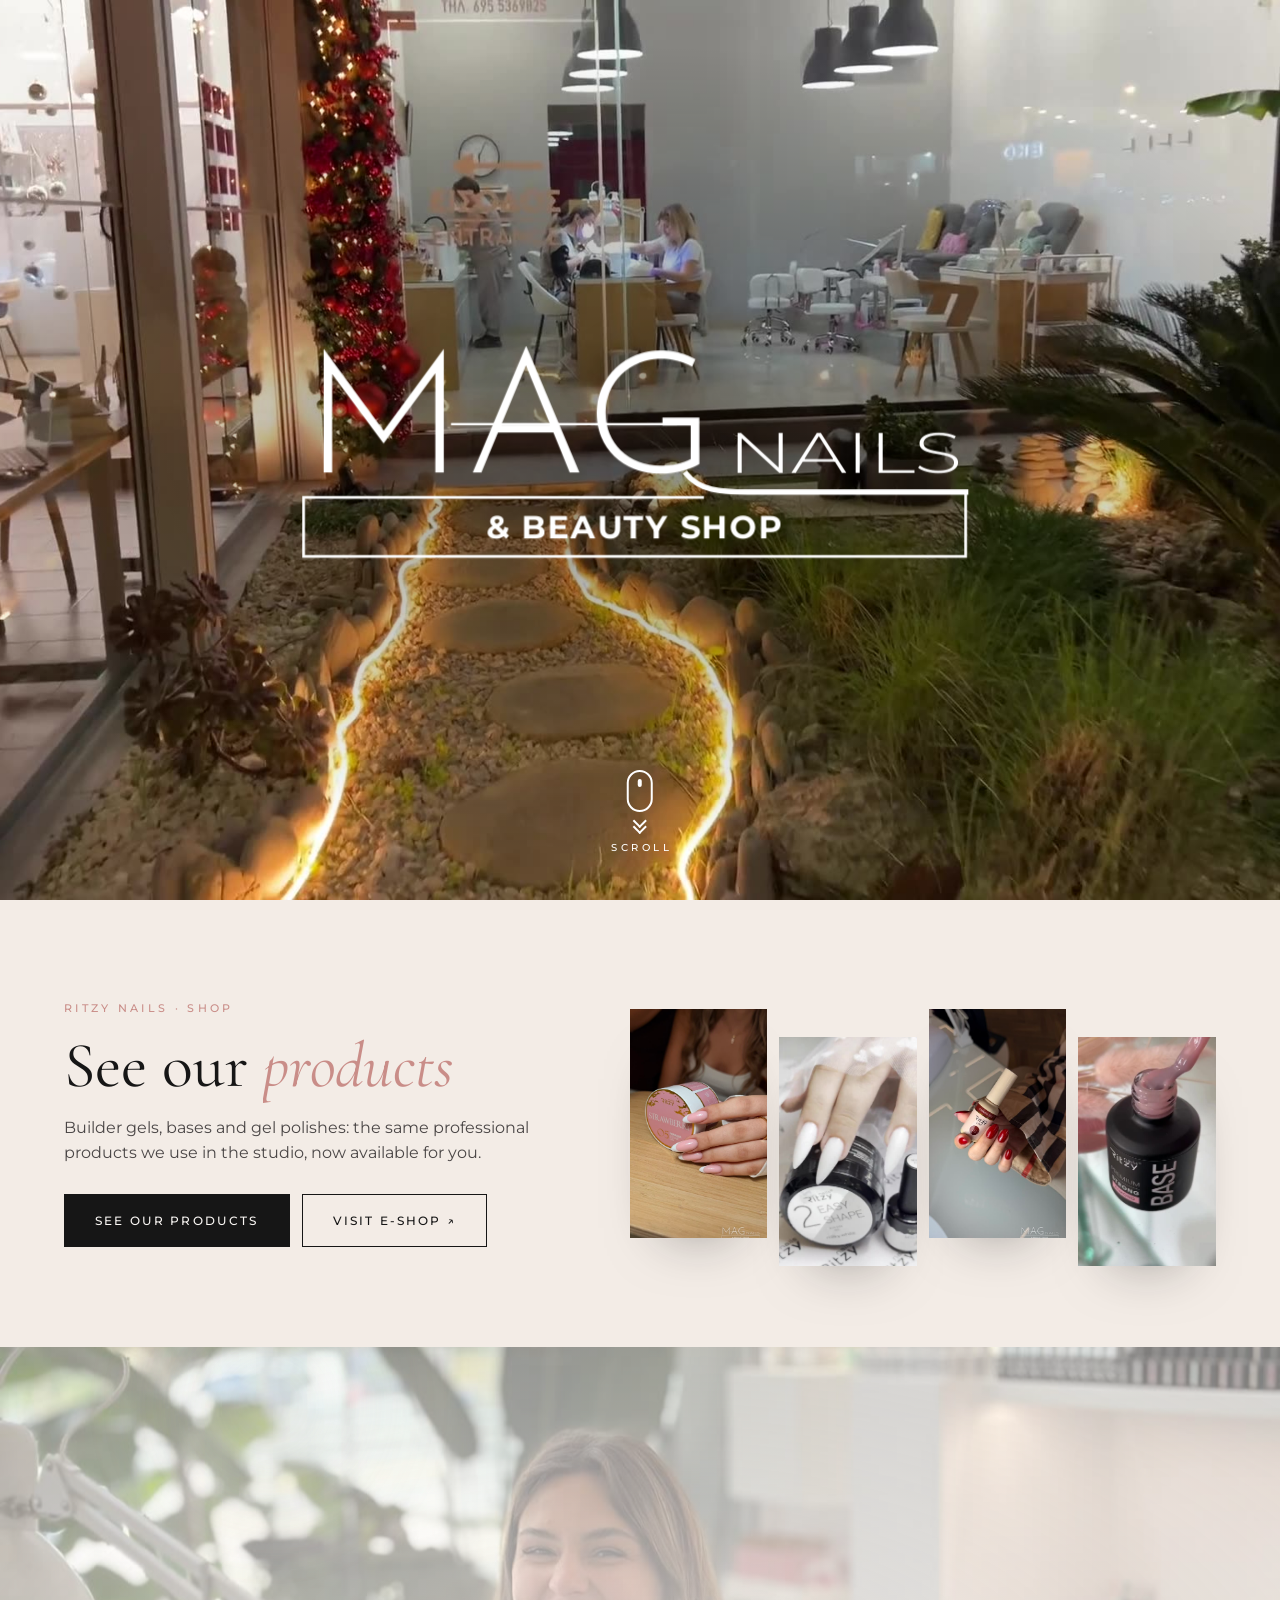
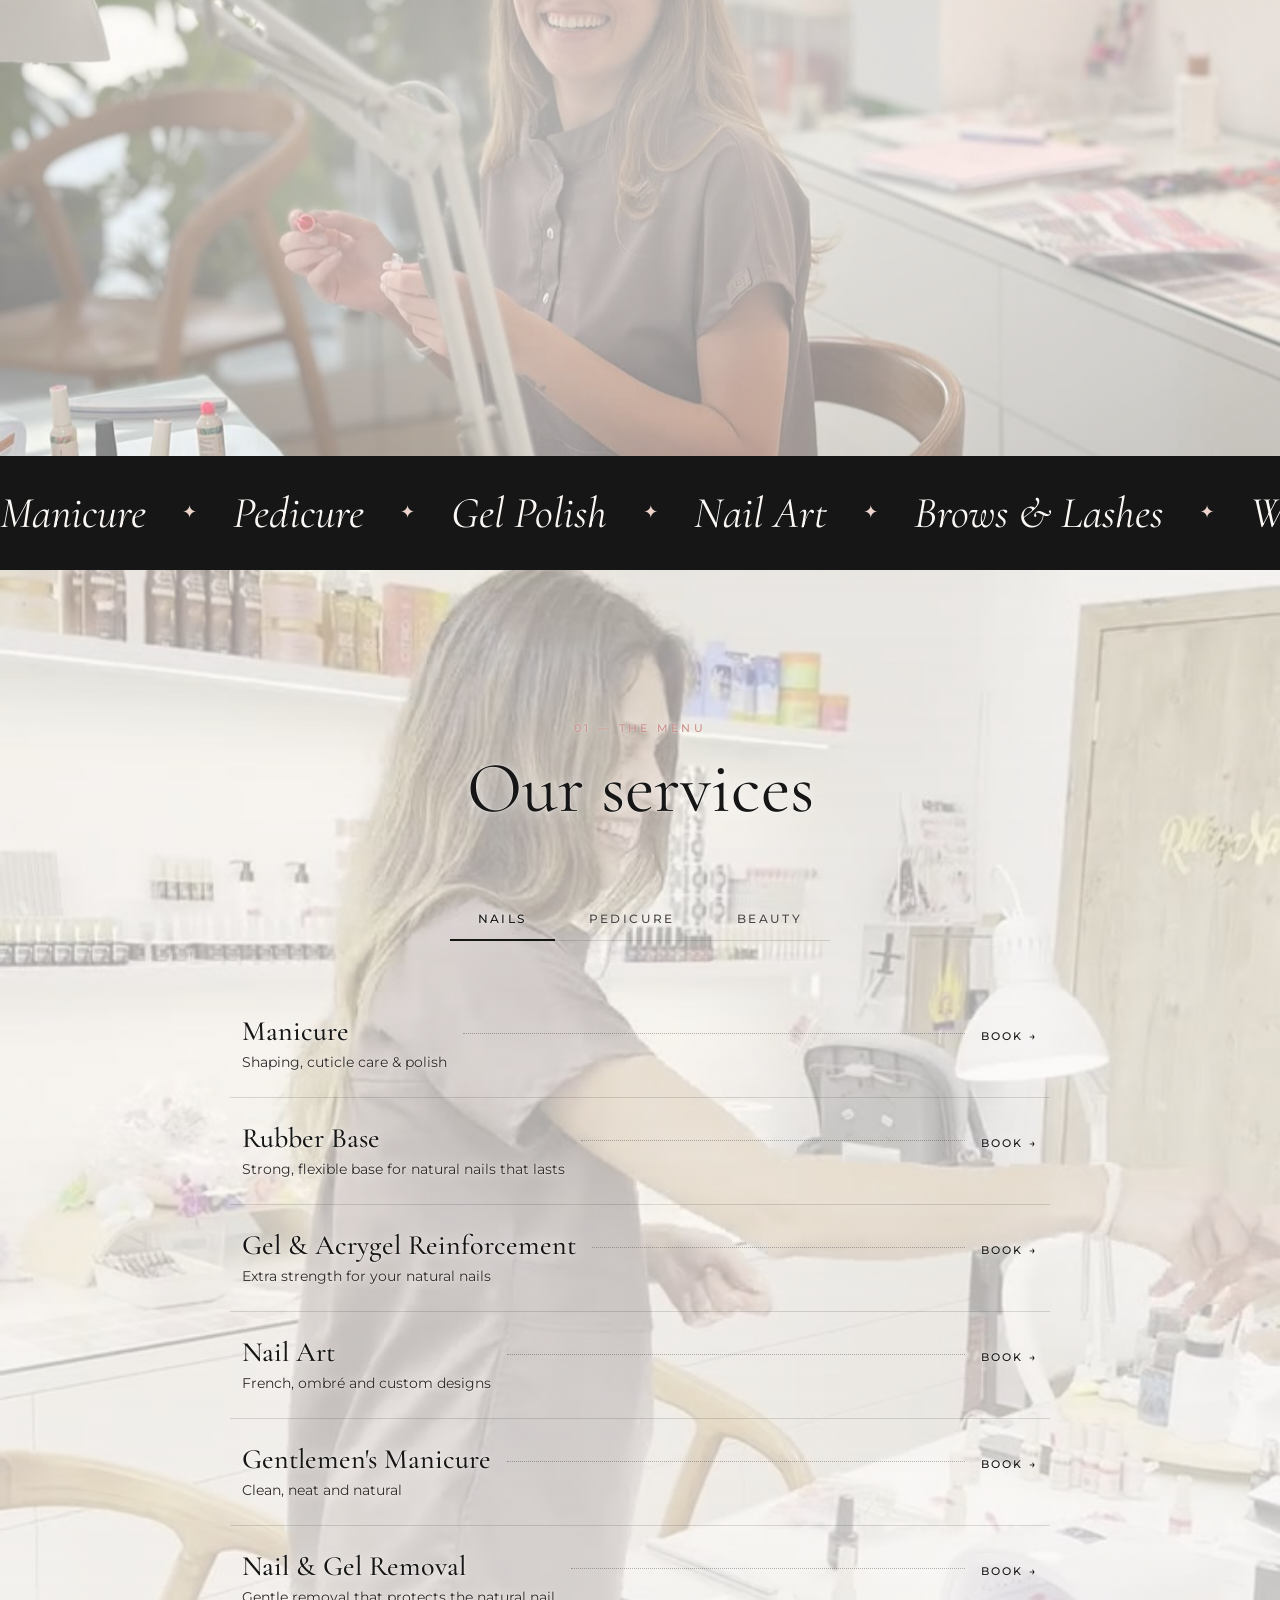
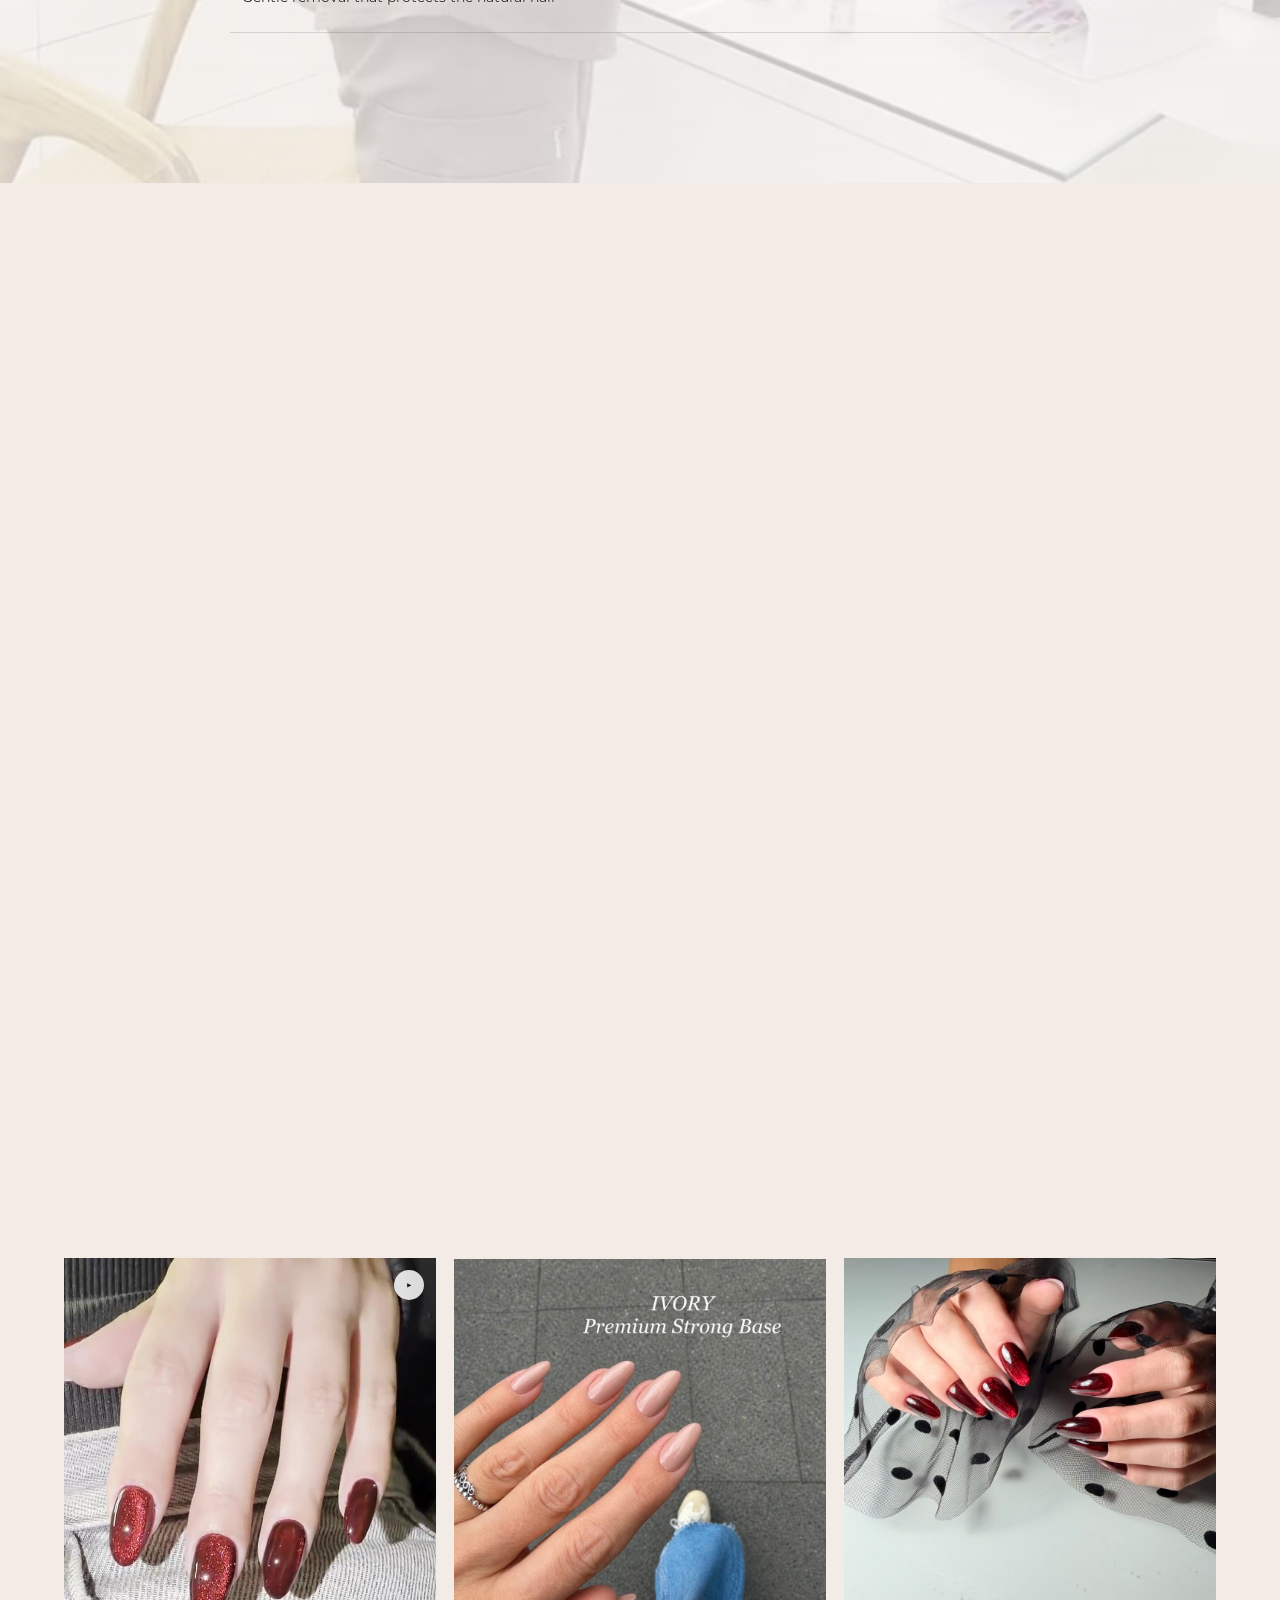
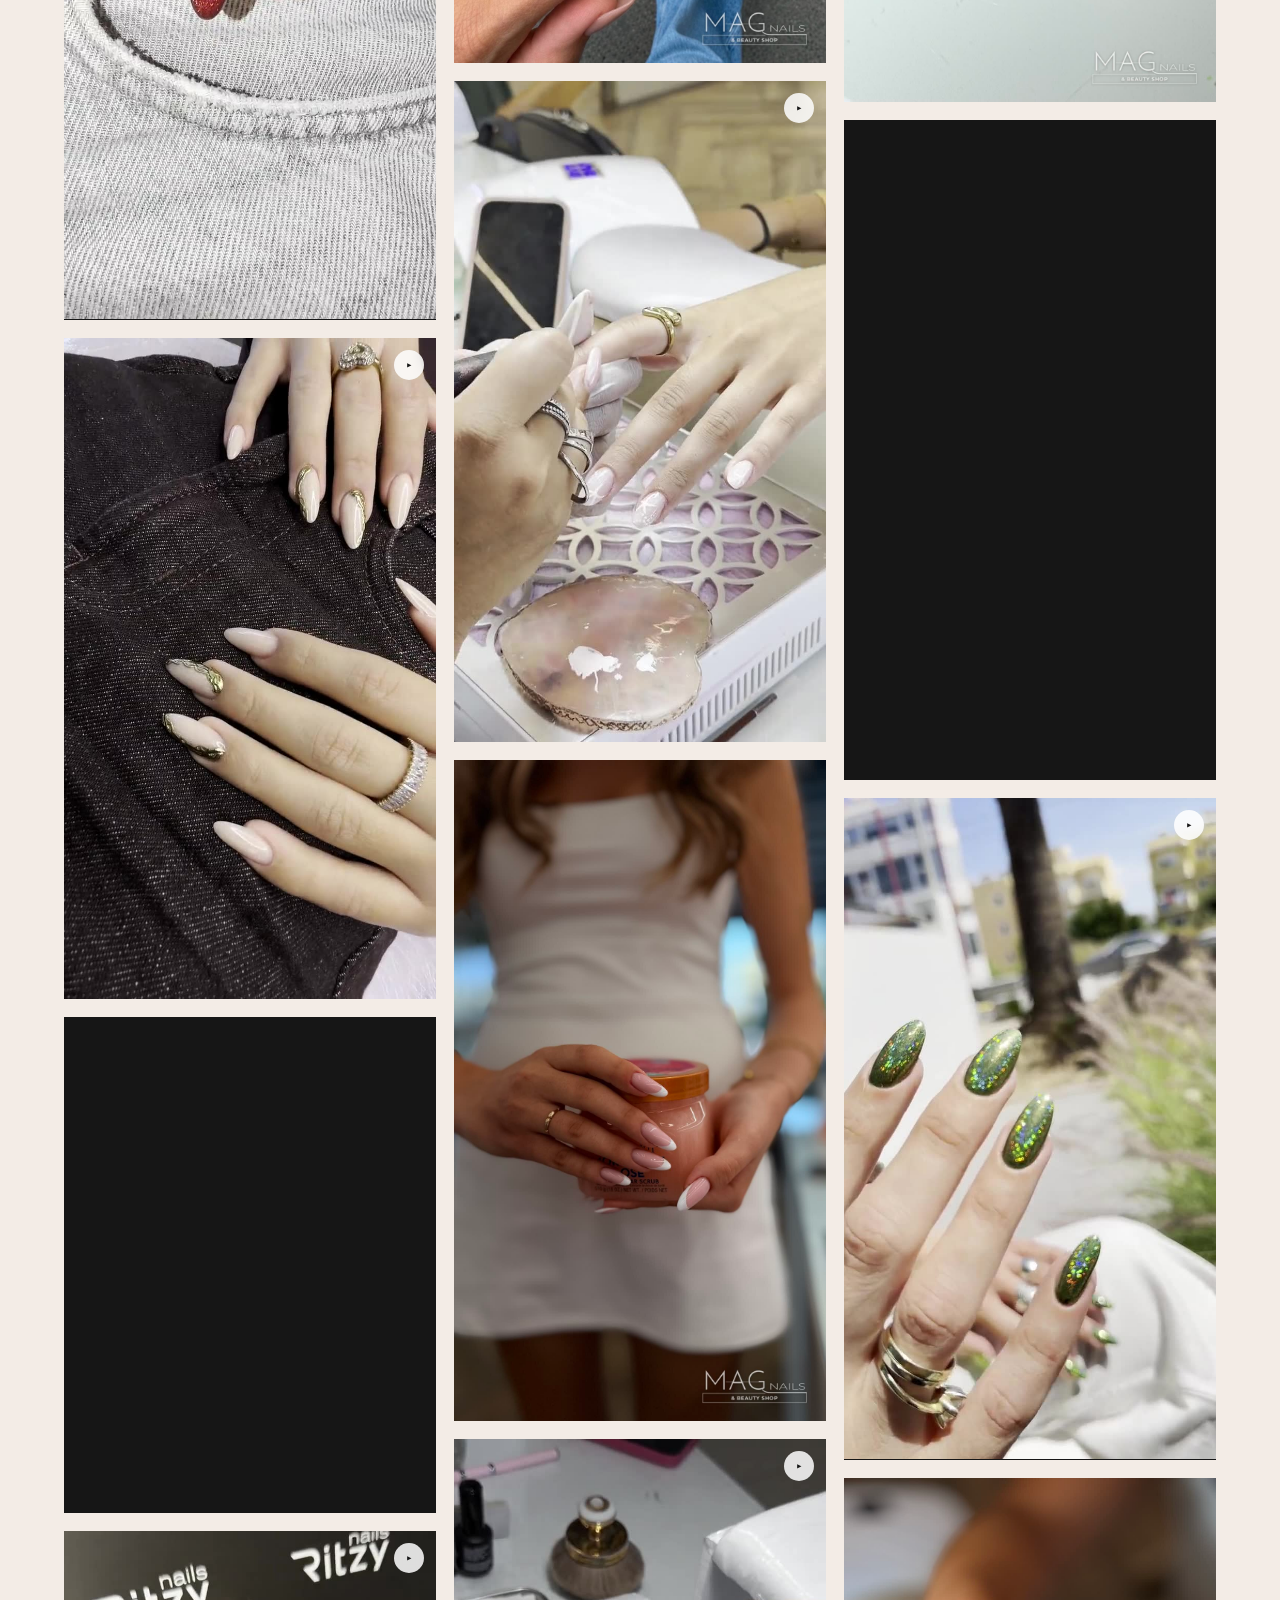
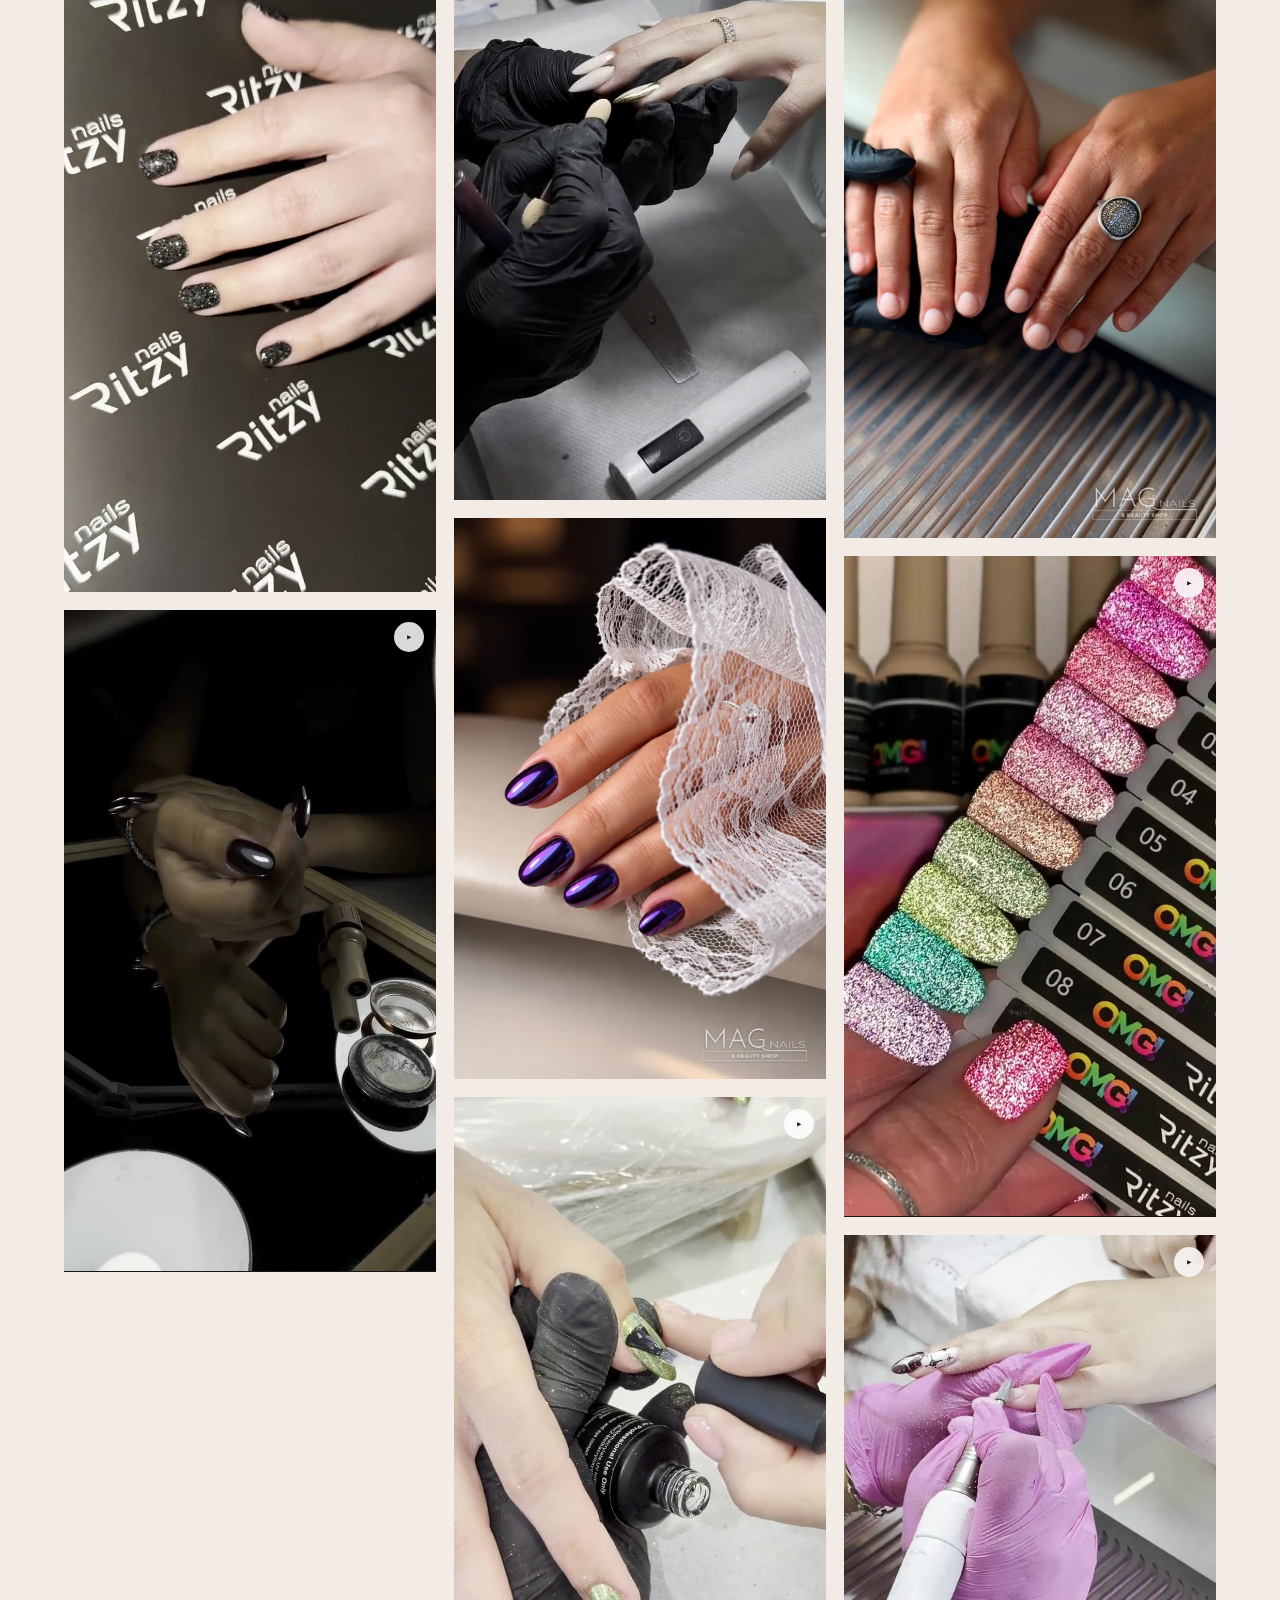
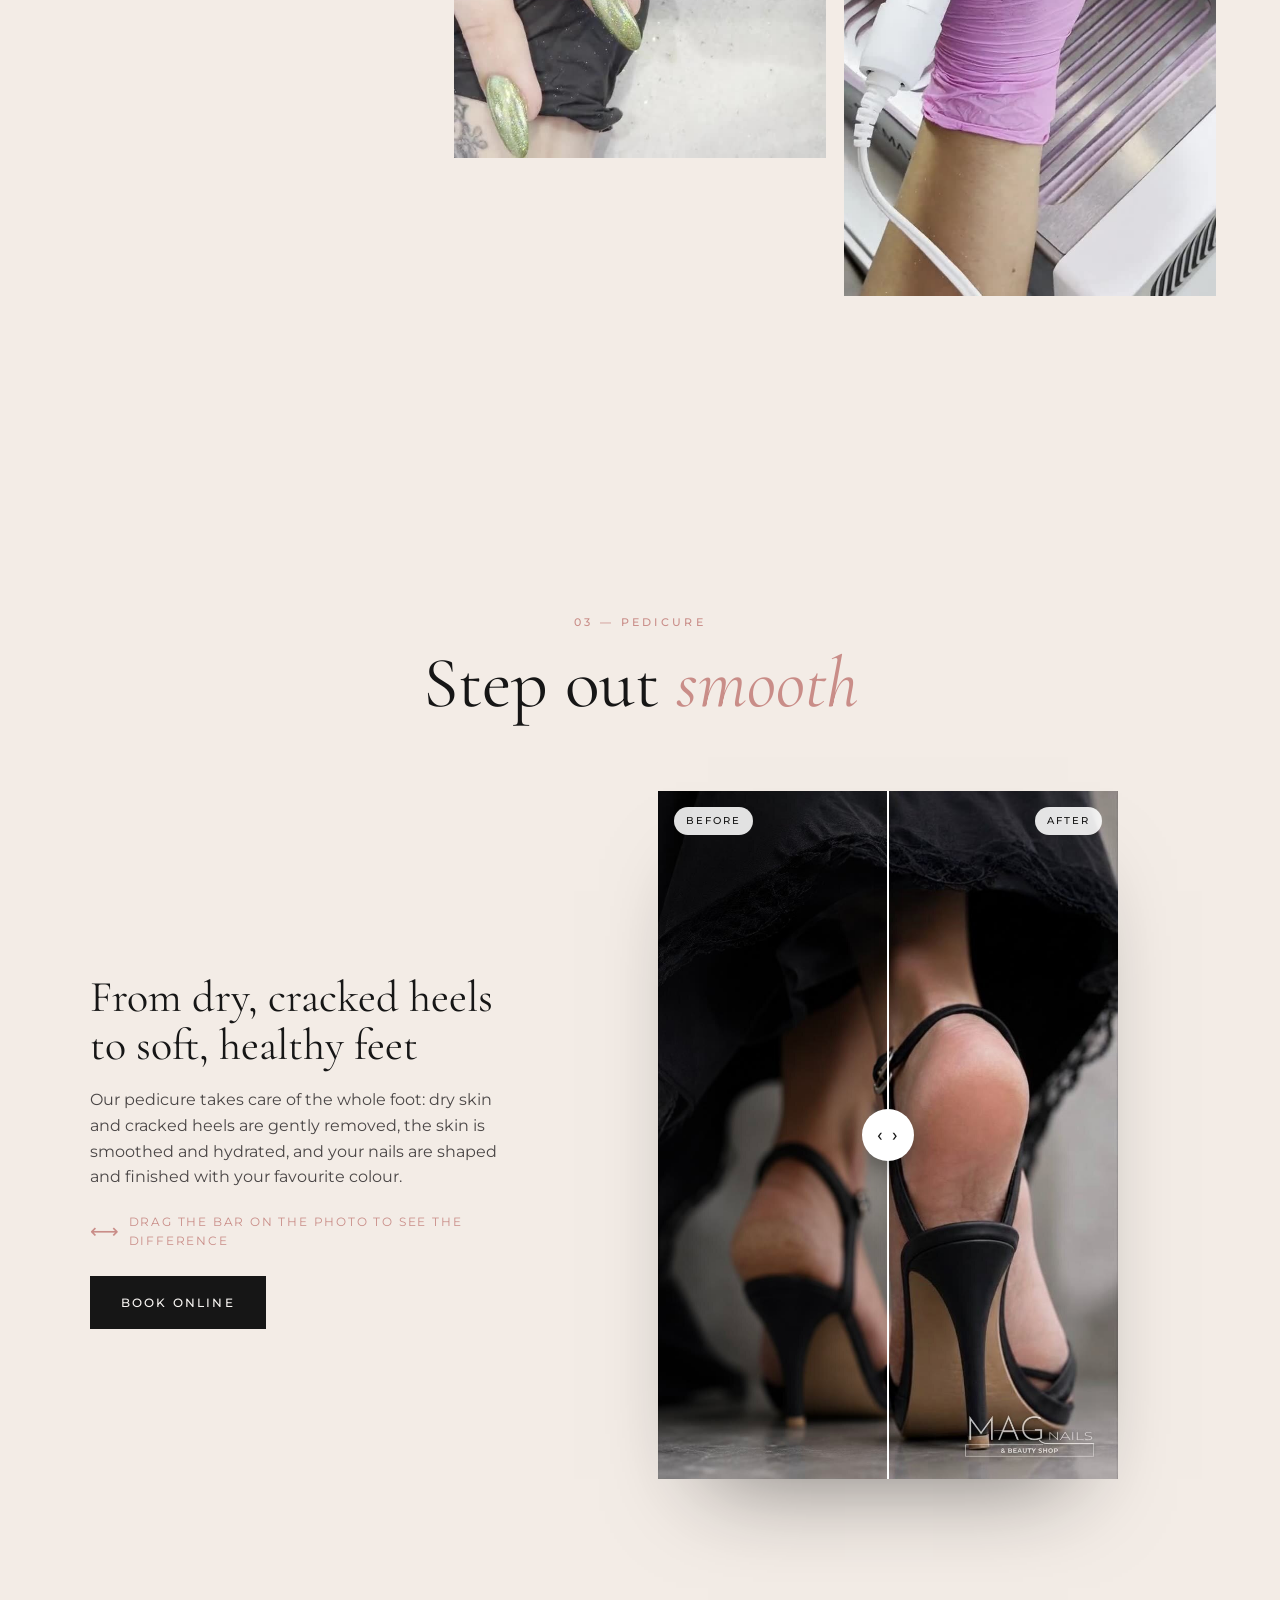
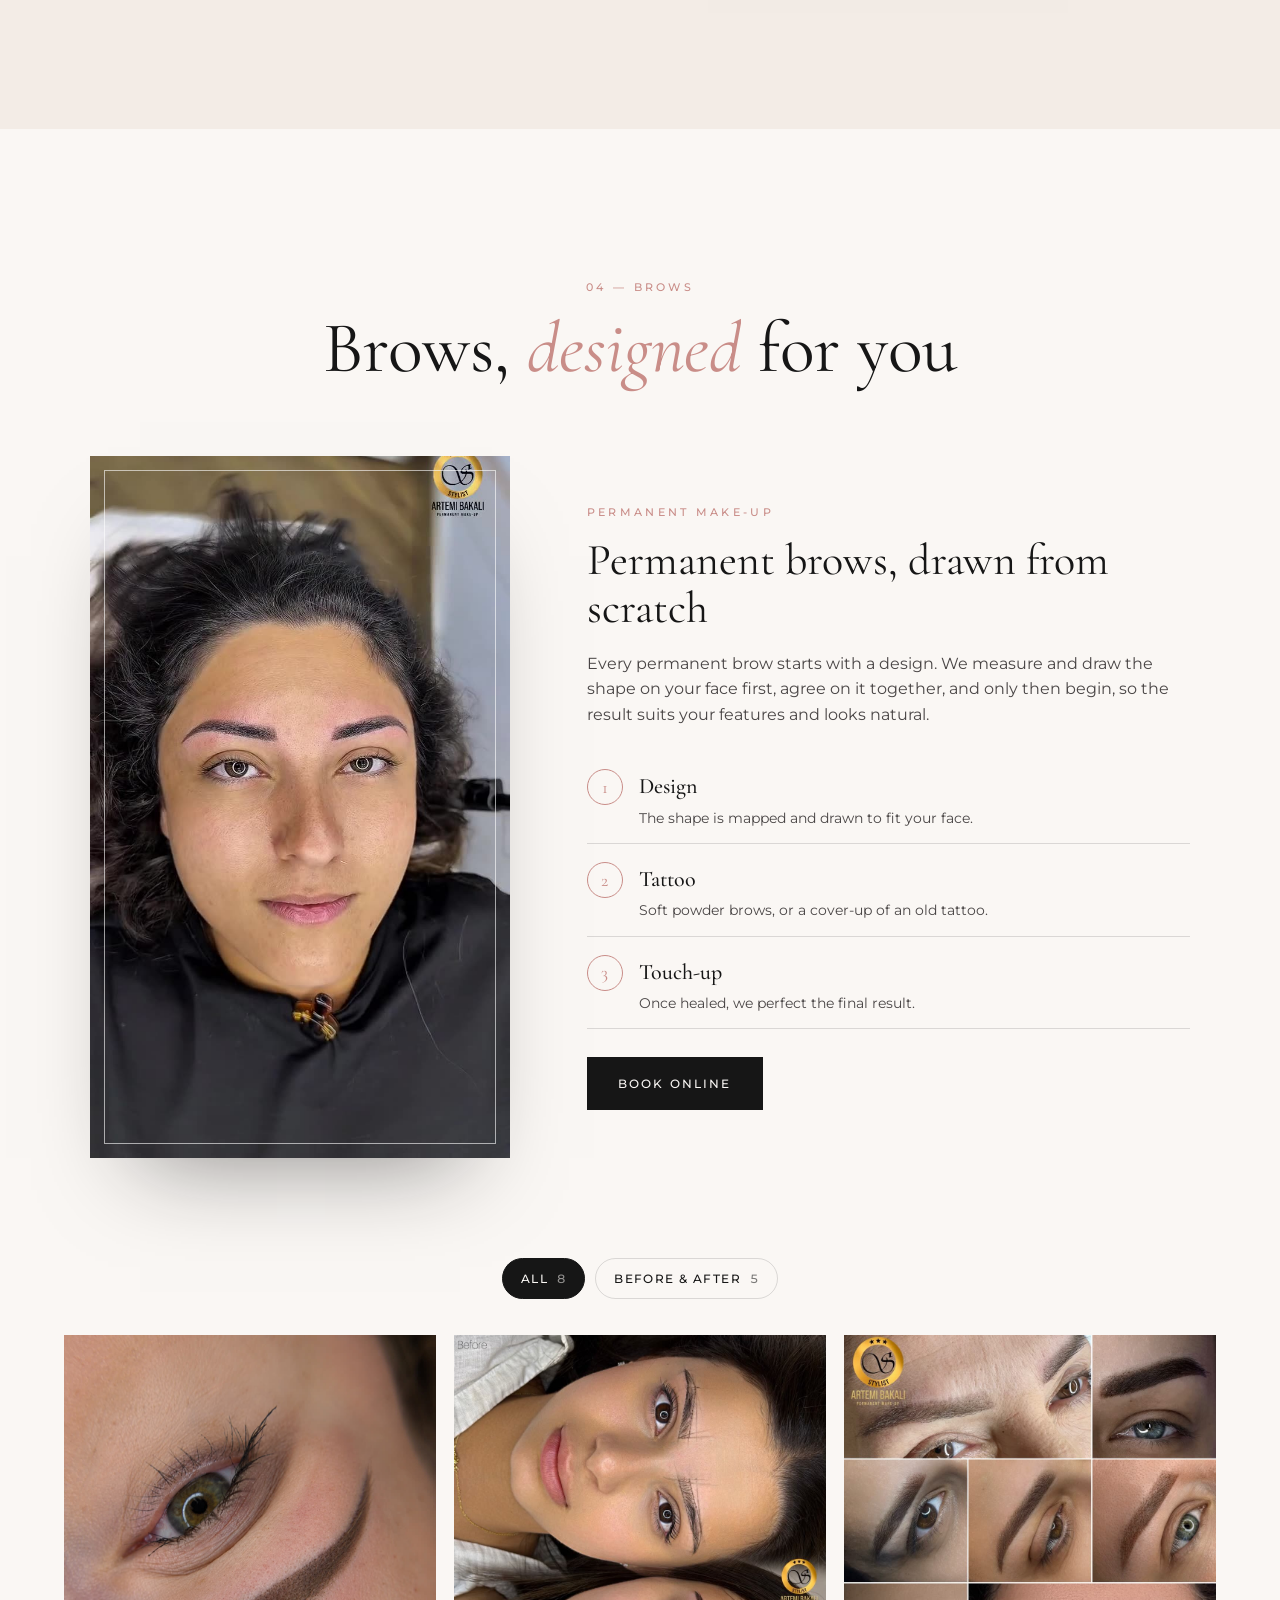
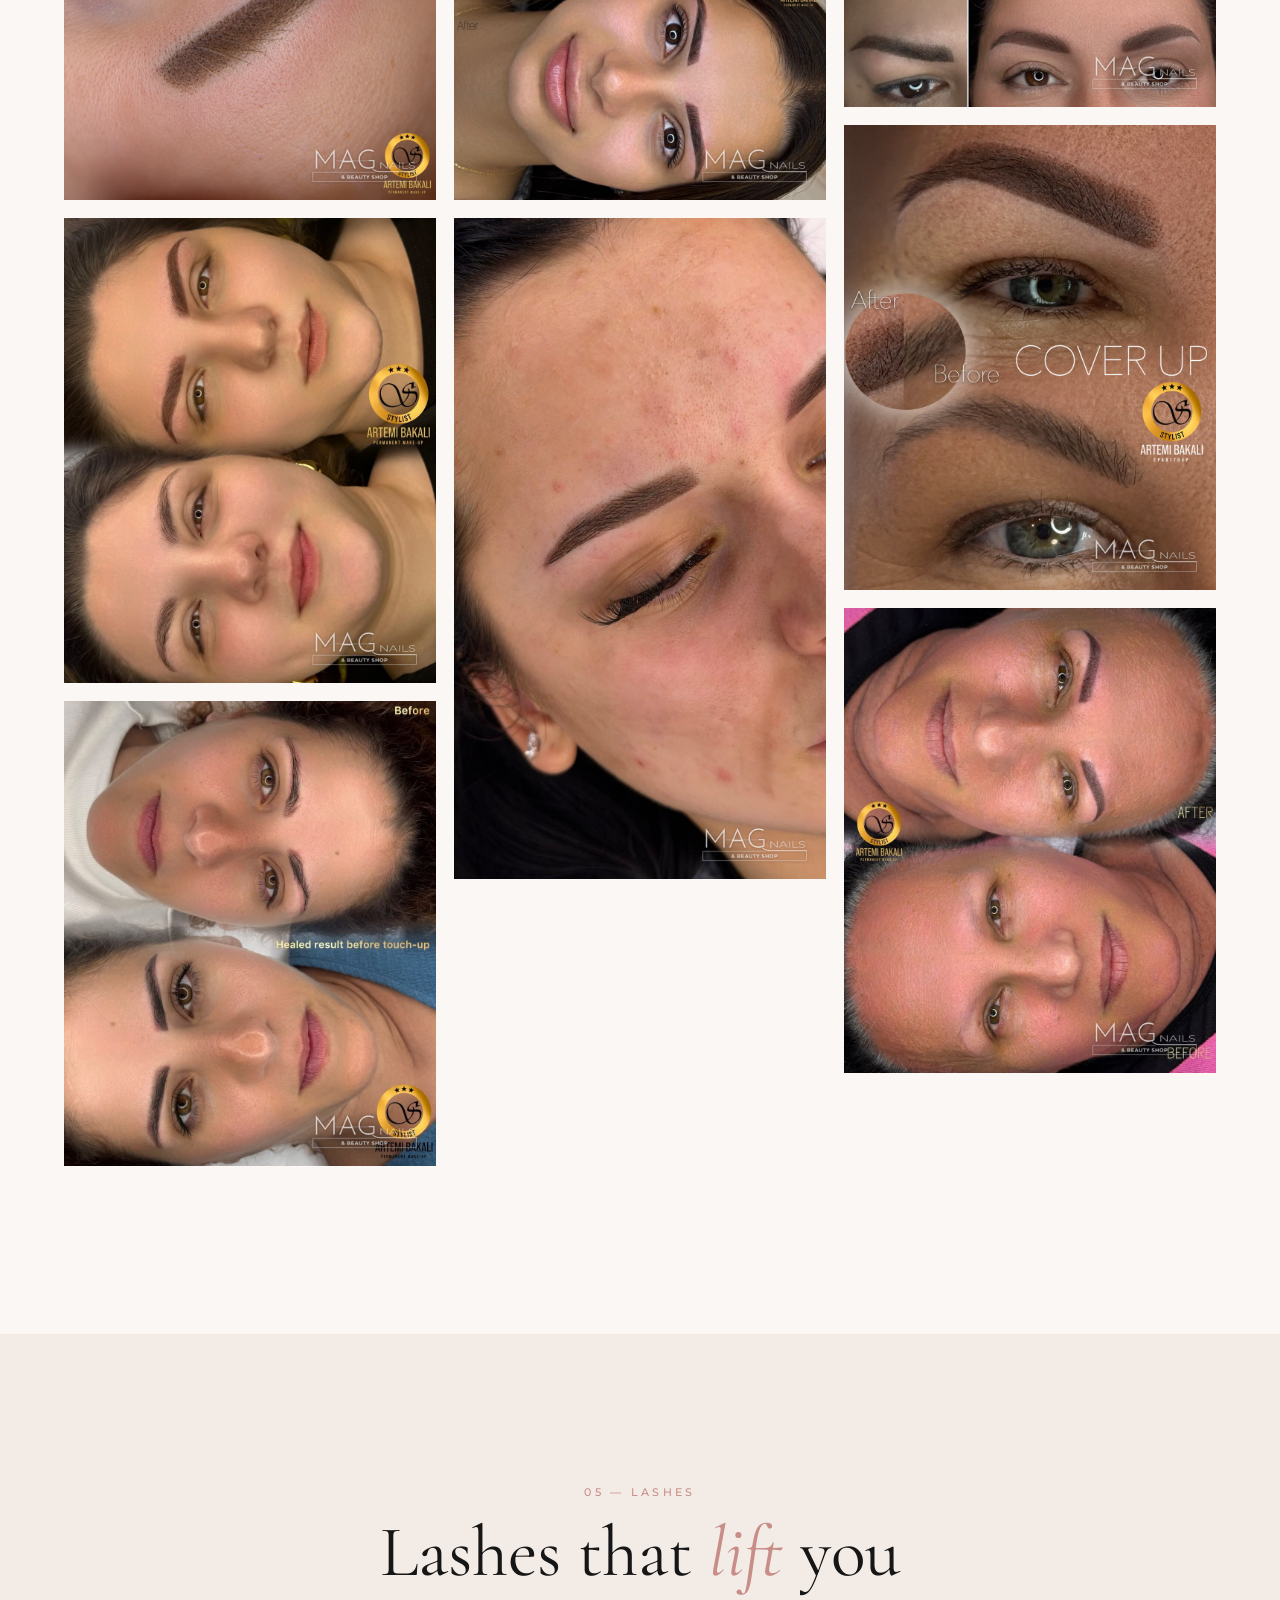
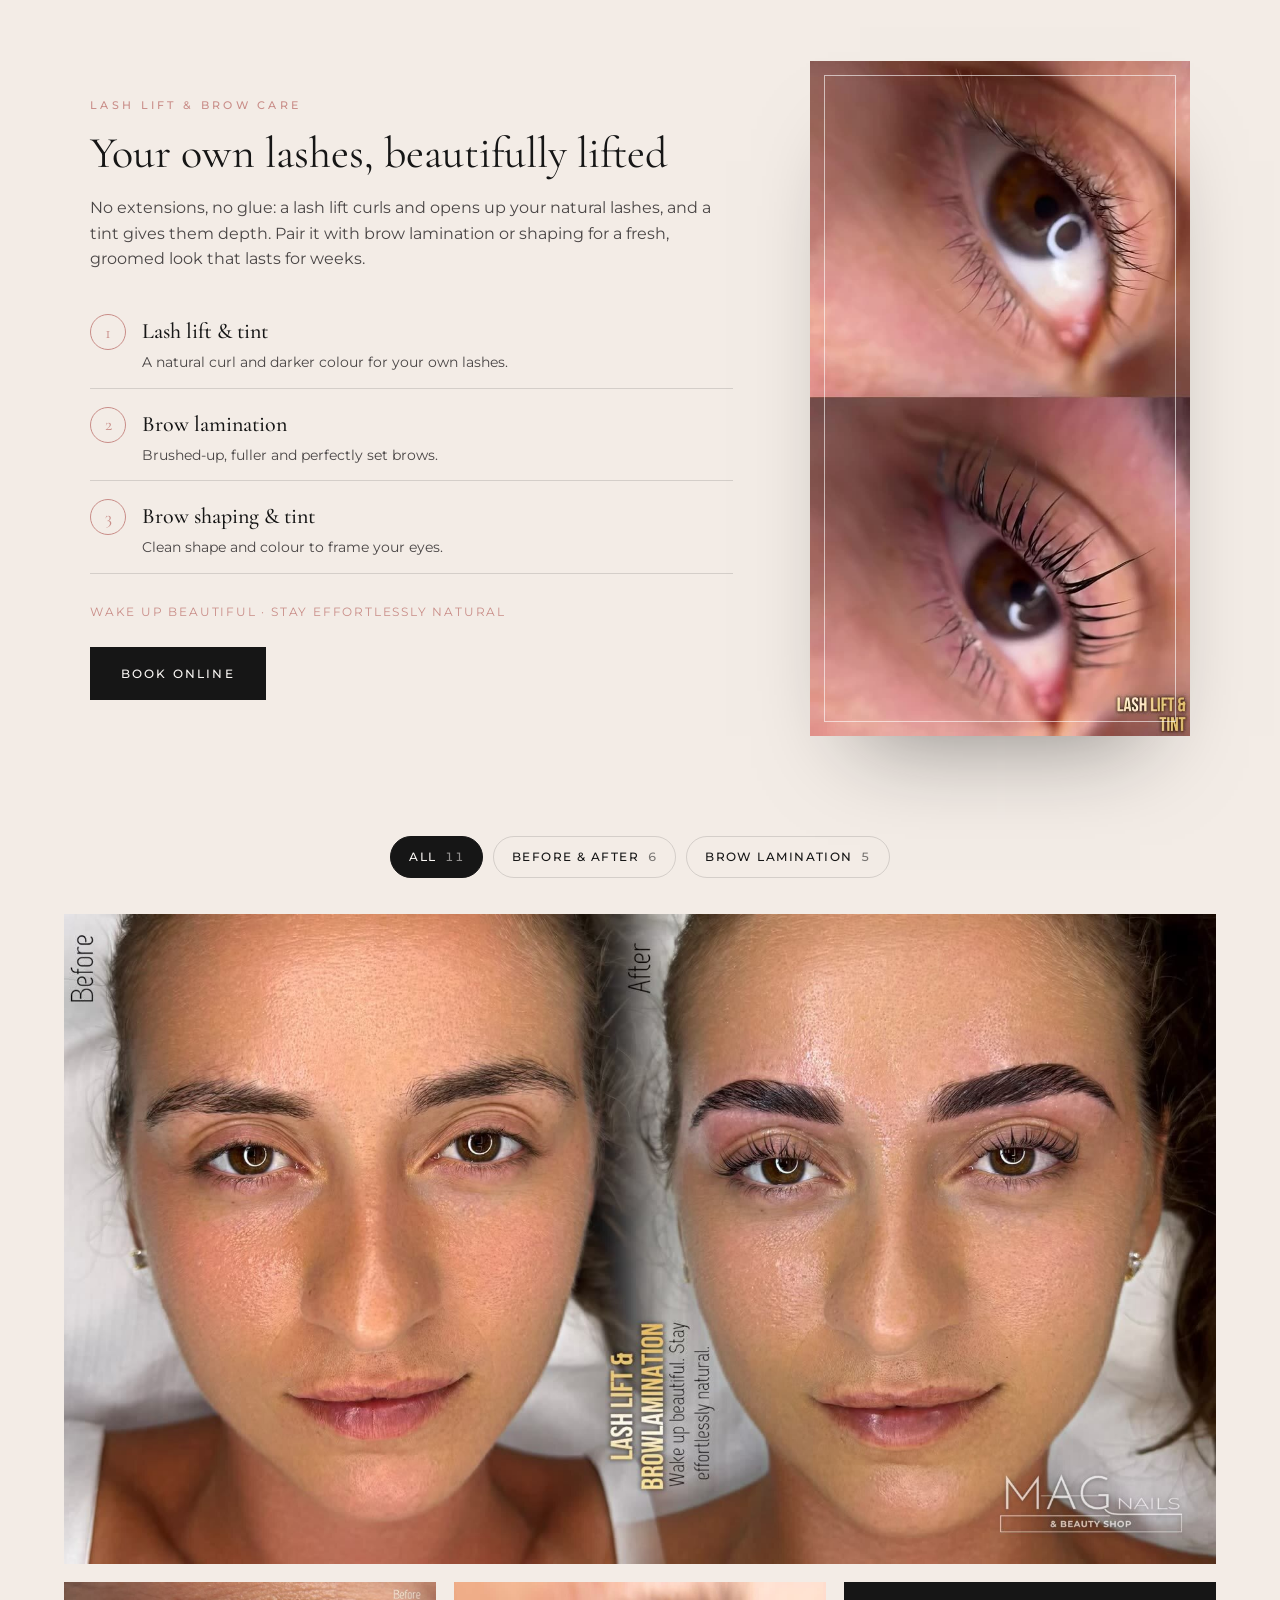
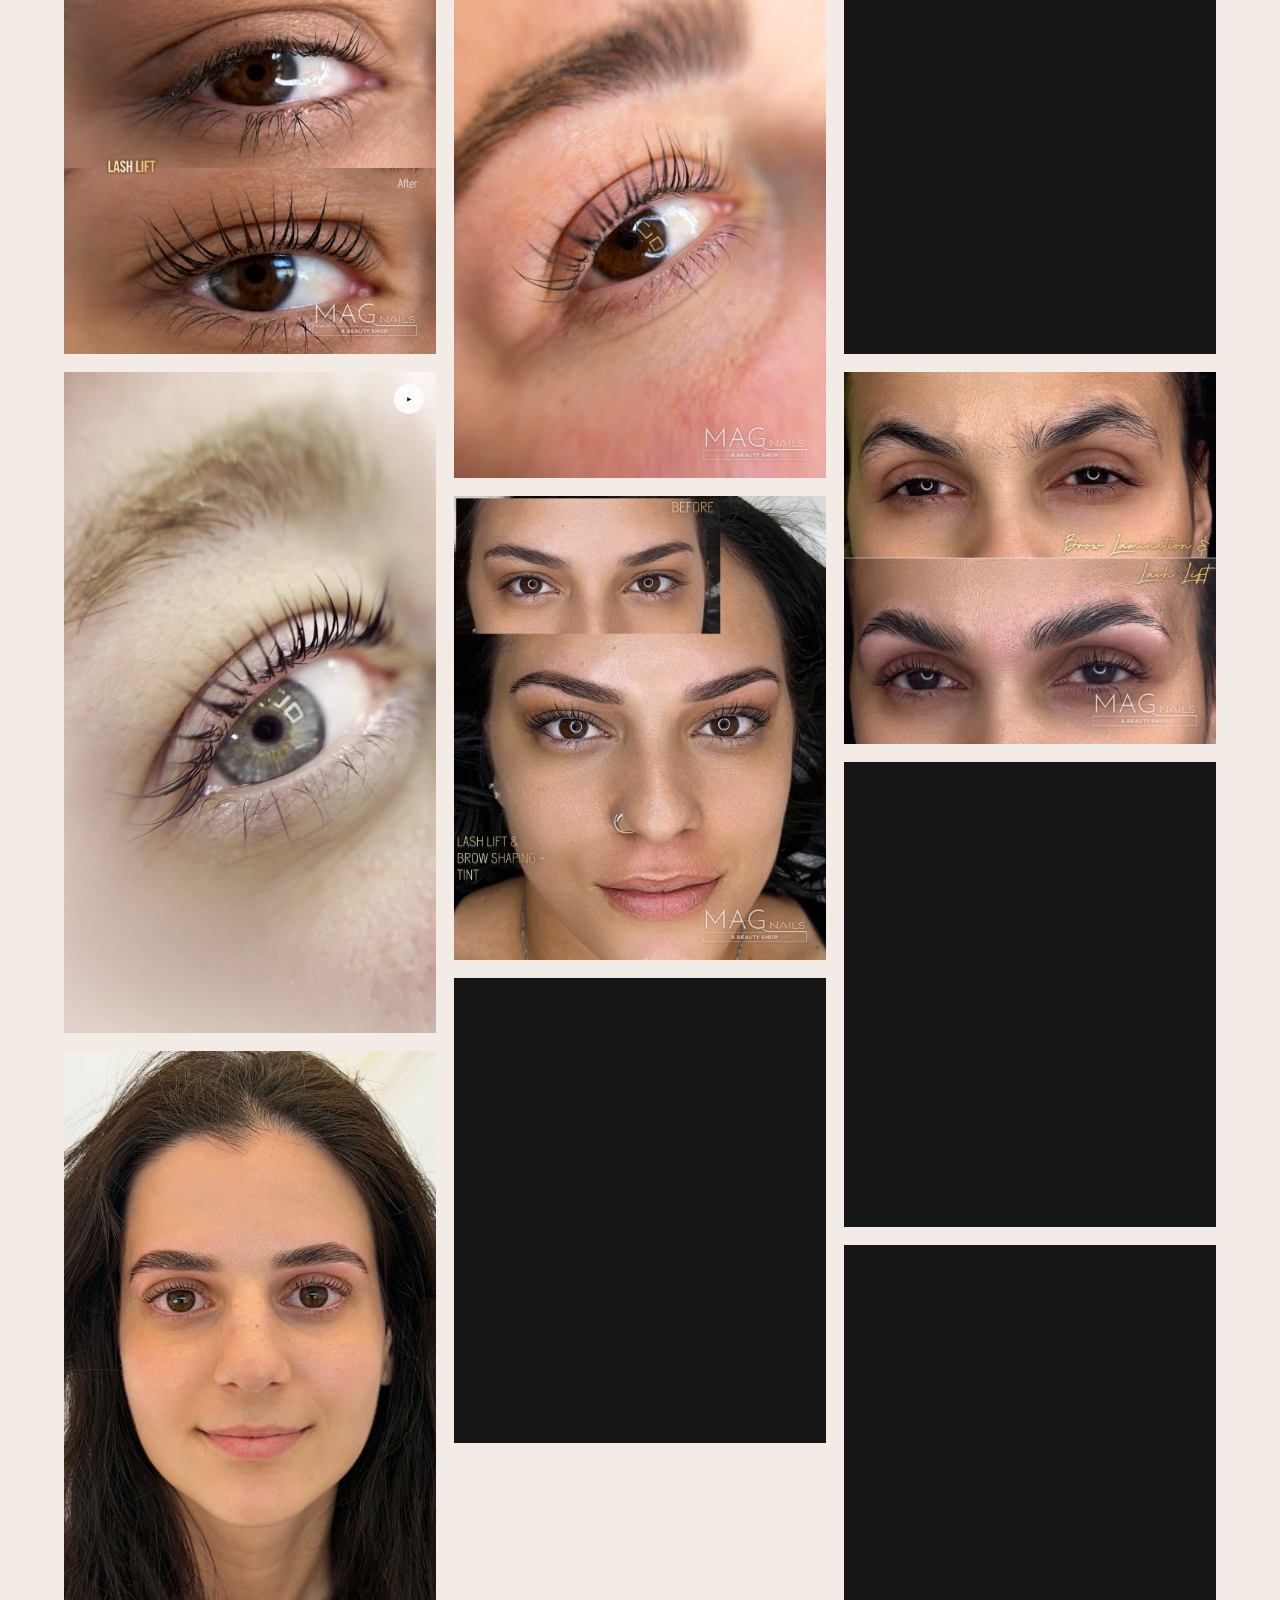
==== index.html @ 37229aa7 "Add Google Search Console verification tag Co-Authored-By: Claude Opus 5.5 <noreply@anthropic.com> C" ====
<!DOCTYPE html>
<html lang="en">
<head>
  <meta charset="UTF-8" />
  <meta name="viewport" content="width=device-width, initial-scale=1.0" />
  <meta name="google-site-verification" content="Uv1dC8LpjzOMIhAaL8R7p_6eumK1EtTuQMmzEdozshI" />
  <title>MAG Nails &amp; Beauty Shop</title>
  <meta name="description" content="MAG Nails & Beauty Shop — manicure, pedicure, gel, nail art and beauty treatments." />
  <link rel="icon" href="favicon.ico" sizes="any" />
  <link rel="icon" href="assets/favicon-32.png" type="image/png" sizes="32x32" />
  <link rel="icon" href="assets/icon-192.png" type="image/png" sizes="192x192" />
  <meta property="og:type" content="website" />
  <meta property="og:site_name" content="MAG Nails &amp; Beauty Shop" />
  <meta property="og:title" content="MAG Nails &amp; Beauty Shop · Rhodes" />
  <meta property="og:description" content="Nails, pedicure, permanent brows, lashes and lips in Rhodes. Book online." />
  <meta property="og:url" content="https://rodos-nails.pages.dev/" />
  <meta property="og:image" content="https://rodos-nails.pages.dev/assets/og-image.jpg" />
  <meta property="og:image:width" content="1200" />
  <meta property="og:image:height" content="630" />
  <meta property="og:image:alt" content="MAG Nails &amp; Beauty Shop logo" />
  <meta name="twitter:card" content="summary_large_image" />
  <meta name="twitter:image" content="https://rodos-nails.pages.dev/assets/og-image.jpg" />
  <link rel="apple-touch-icon" href="assets/apple-touch-icon.png" />
  <link rel="preconnect" href="https://fonts.googleapis.com" />
  <link rel="preconnect" href="https://fonts.gstatic.com" crossorigin />
  <link href="https://fonts.googleapis.com/css2?family=Cormorant+Garamond:ital,wght@0,400;0,500;1,400&family=Josefin+Sans:wght@200;300&family=Montserrat:wght@300;400;500;700&display=swap" rel="stylesheet" />
  <link rel="stylesheet" href="css/style.css" />
</head>
<body class="is-loading">

  <!-- Reusable logo -->
  <svg width="0" height="0" style="position:absolute" aria-hidden="true">
    <defs>
      <symbol id="ig-icon" viewBox="0 0 24 24">
        <rect x="3" y="3" width="18" height="18" rx="5" fill="none" stroke="currentColor" stroke-width="1.8" />
        <circle cx="12" cy="12" r="4.2" fill="none" stroke="currentColor" stroke-width="1.8" />
        <circle cx="17.4" cy="6.6" r="1.2" fill="currentColor" />
      </symbol>
      <symbol id="wa-icon" viewBox="0 0 32 32">
        <path d="M16 3.5C9.1 3.5 3.5 8.9 3.5 15.6c0 2.4.7 4.6 2 6.5L4 28.5l6.6-1.7c1.6.8 3.5 1.3 5.4 1.3 6.9 0 12.5-5.4 12.5-12.1S22.9 3.5 16 3.5z" fill="none" stroke="currentColor" stroke-width="2.2" stroke-linejoin="round" />
        <path d="M11.9 9.9c-.3-.6-.6-.6-.9-.6h-.8c-.3 0-.7.1-1 .5-.4.4-1.3 1.3-1.3 3.1s1.3 3.6 1.5 3.9c.2.2 2.6 4.1 6.4 5.6 3.2 1.2 3.8 1 4.5.9.7-.1 2.2-.9 2.5-1.8.3-.9.3-1.6.2-1.8-.1-.2-.3-.3-.7-.5l-2.4-1.2c-.3-.1-.6-.2-.8.2-.2.4-.9 1.2-1.1 1.4-.2.2-.4.3-.8.1-.4-.2-1.6-.6-3-1.9-1.1-1-1.9-2.2-2.1-2.6-.2-.4 0-.6.2-.8l.6-.7c.2-.2.3-.4.4-.6.1-.3.1-.5 0-.7l-1-2.5z" fill="currentColor" />
      </symbol>
      <symbol id="logo" viewBox="0 0 760 250">
        <text class="lg-mag" x="4" y="150" textLength="460" lengthAdjust="spacingAndGlyphs">MAG</text>
        <text class="lg-nails" x="478" y="150" textLength="262" lengthAdjust="spacingAndGlyphs">NAILS</text>
        <line class="lg-strike" x1="170" y1="96" x2="420" y2="96" />
        <path class="lg-tail" d="M432 152 C 446 170, 470 172, 500 172 L 744 172" />
        <path class="lg-box" d="M744 172 L 744 244 L 4 244 L 4 178 L 450 178" />
        <text class="lg-shop" x="374" y="224" text-anchor="middle">&amp; BEAUTY SHOP</text>
      </symbol>
    </defs>
  </svg>

  <!-- Preloader -->
  <div class="loader" aria-hidden="true">
    <svg class="loader__logo logo-anim" viewBox="0 0 760 250"><use href="#logo" /></svg>
    <div class="loader__bar"><span></span></div>
  </div>

  <div class="scroll-progress" aria-hidden="true"></div>
  <div class="cursor" aria-hidden="true"></div>
  <div class="cursor-ring" aria-hidden="true"></div>

  <!-- Navigation -->
  <header class="nav">
    <a href="#top" class="nav__brand" aria-label="MAG Nails home">
      <svg viewBox="0 0 760 250"><use href="#logo" /></svg>
    </a>
    <nav class="nav__links" id="menu">
      <a href="products.html">Products</a>
      <a href="#services">Services</a>
      <a href="#gallery">Gallery</a>
      <a href="#pedicure">Pedicure</a>
      <a href="#brows">Brows</a>
      <a href="#lashes">Lashes</a>
      <a href="#lips">Lips</a>
      <a href="#about">About</a>
      <a href="#hours">Hours</a>
      <a href="#visit">Visit</a>
      <a href="#book" class="btn btn--small magnetic" data-config="treatwell" target="_blank" rel="noopener">Book now</a>
    </nav>
    <button class="nav__toggle" aria-label="Open menu" aria-expanded="false" aria-controls="menu">
      <span></span><span></span>
    </button>
  </header>

  <main id="top">
    <!-- Video hero: full-screen salon video with the logo on top -->
    <section class="video-hero" aria-label="A look inside the MAG Nails studio">
      <video class="video-hero__video" autoplay muted loop playsinline preload="auto" poster="assets/hero-poster.jpg">
        <source src="assets/hero-mobile.mp4" type="video/mp4" media="(max-width: 900px)" />
        <source src="assets/hero.mp4" type="video/mp4" />
      </video>
      <div class="video-hero__scrim" aria-hidden="true"></div>
      <svg class="video-hero__logo logo-anim" viewBox="0 0 760 250" role="img" aria-label="MAG Nails &amp; Beauty Shop">
        <use href="#logo" />
      </svg>
      <a class="scroll-down" href="#products" aria-label="Scroll down">
        <span class="scroll-down__mouse" aria-hidden="true"><span class="scroll-down__wheel"></span></span>
        <span class="scroll-down__chev" aria-hidden="true"><i></i><i></i></span>
        <span class="scroll-down__text">Scroll</span>
      </a>
    </section>

    <!-- See our products (teaser → products.html) -->
    <section class="pteaser" id="products">
      <div class="pteaser__inner">
        <div class="pteaser__text">
          <p class="eyebrow reveal">Ritzy Nails · Shop</p>
          <h2 class="pteaser__title split">See our <em>products</em></h2>
          <p class="reveal">Builder gels, bases and gel polishes: the same professional products we use in the studio, now available for you.</p>
          <div class="pteaser__ctas reveal">
            <a class="btn magnetic" href="products.html"><span>See our products</span></a>
            <a class="btn btn--ghost magnetic" data-config="eshop" href="#" target="_blank" rel="noopener">Visit e-shop ↗</a>
          </div>
        </div>
        <div class="pteaser__strip reveal" aria-hidden="true">
          <a href="products.html" tabindex="-1"><img src="assets/products/p01.jpg" alt="" loading="lazy" decoding="async" /></a>
          <a href="products.html" tabindex="-1"><video muted loop playsinline autoplay preload="none" poster="assets/products/v03.jpg"><source src="assets/products/v03.mp4" type="video/mp4" /></video></a>
          <a href="products.html" tabindex="-1"><img src="assets/products/p05.jpg" alt="" loading="lazy" decoding="async" /></a>
          <a href="products.html" tabindex="-1"><video muted loop playsinline autoplay preload="none" poster="assets/products/v05.jpg"><source src="assets/products/v05.mp4" type="video/mp4" /></video></a>
        </div>
      </div>
    </section>

    <!-- Intro -->
    <section class="hero has-bg">
      <div class="sec-bg" aria-hidden="true"><img src="assets/bg/bg1.jpg" alt="" decoding="async" /></div>
      <div class="hero__blobs" aria-hidden="true">
        <span class="blob blob--1" data-depth="0.4"></span>
        <span class="blob blob--2" data-depth="-0.3"></span>
        <span class="blob blob--3" data-depth="0.2"></span>
      </div>

      <div class="hero__inner">
        <p class="eyebrow hero__eyebrow">Nails · Beauty · Care</p>
        <h1 class="hero__title split">Details that <em>speak</em> for you.</h1>
        <p class="hero__sub">Precision manicures, flawless gel and hand-painted nail art in a calm, modern studio.</p>
        <div class="hero__cta">
          <a href="#book" class="btn magnetic" data-config="treatwell" target="_blank" rel="noopener">Book online</a>
          <a href="#services" class="btn btn--ghost magnetic">See the menu</a>
          <a href="#" class="btn btn--ghost magnetic" data-config="eshop" target="_blank" rel="noopener">Find our products</a>
        </div>
        <a class="hero__ig" data-config="instagram" href="#" target="_blank" rel="noopener">
          <svg viewBox="0 0 24 24" aria-hidden="true"><use href="#ig-icon" /></svg><span>@mag_nails_beautyshop</span>
        </a>
      </div>

      <a href="#book" class="badge" data-config="treatwell" target="_blank" rel="noopener" aria-label="Book now on Treatwell">
        <svg viewBox="0 0 200 200" aria-hidden="true">
          <defs><path id="circle" d="M100,100 m-78,0 a78,78 0 1,1 156,0 a78,78 0 1,1 -156,0" /></defs>
          <text><textPath href="#circle" textLength="482" lengthAdjust="spacing">BOOK NOW · NAILS &amp; BEAUTY · BOOK NOW · NAILS &amp; BEAUTY ·</textPath></text>
        </svg>
        <span class="badge__dot">✦</span>
      </a>
    </section>

    <!-- Marquee -->
    <div class="marquee" aria-hidden="true">
      <div class="marquee__track">
        <span>Manicure</span><i>✦</i><span>Pedicure</span><i>✦</i><span>Gel Polish</span><i>✦</i><span>Nail Art</span><i>✦</i><span>Brows &amp; Lashes</span><i>✦</i><span>Waxing</span><i>✦</i>
        <span>Manicure</span><i>✦</i><span>Pedicure</span><i>✦</i><span>Gel Polish</span><i>✦</i><span>Nail Art</span><i>✦</i><span>Brows &amp; Lashes</span><i>✦</i><span>Waxing</span><i>✦</i>
      </div>
    </div>

    <!-- Services -->
    <section class="section services has-bg" id="services">
      <div class="sec-bg" aria-hidden="true"><video muted loop playsinline preload="metadata" poster="assets/bg/bg4.jpg"><source src="assets/bg/bg4.mp4" type="video/mp4" /></video></div>
      <div class="section__head">
        <p class="eyebrow reveal">01 — The menu</p>
        <h2 class="section__title split">Our services</h2>
      </div>

      <div class="tabs reveal" role="tablist">
        <button class="tab is-active" role="tab" aria-selected="true" data-tab="nails">Nails</button>
        <button class="tab" role="tab" aria-selected="false" data-tab="feet">Pedicure</button>
        <button class="tab" role="tab" aria-selected="false" data-tab="beauty">Beauty</button>
        <span class="tabs__indicator" aria-hidden="true"></span>
      </div>

      <!-- Services as listed on the salon's Treatwell page (no prices on purpose). Each "Book" opens Treatwell. -->
      <div class="menu is-active" data-panel="nails">
        <article class="menu__item"><div><h3>Manicure</h3><p>Shaping, cuticle care &amp; polish</p></div><span class="menu__dots"></span><a class="menu__book" data-config="treatwell" href="#" target="_blank" rel="noopener">Book →</a></article>
        <article class="menu__item"><div><h3>Rubber Base</h3><p>Strong, flexible base for natural nails that lasts</p></div><span class="menu__dots"></span><a class="menu__book" data-config="treatwell" href="#" target="_blank" rel="noopener">Book →</a></article>
        <article class="menu__item"><div><h3>Gel &amp; Acrygel Reinforcement</h3><p>Extra strength for your natural nails</p></div><span class="menu__dots"></span><a class="menu__book" data-config="treatwell" href="#" target="_blank" rel="noopener">Book →</a></article>
        <article class="menu__item"><div><h3>Nail Art</h3><p>French, ombré and custom designs</p></div><span class="menu__dots"></span><a class="menu__book" data-config="treatwell" href="#" target="_blank" rel="noopener">Book →</a></article>
        <article class="menu__item"><div><h3>Gentlemen's Manicure</h3><p>Clean, neat and natural</p></div><span class="menu__dots"></span><a class="menu__book" data-config="treatwell" href="#" target="_blank" rel="noopener">Book →</a></article>
        <article class="menu__item"><div><h3>Nail &amp; Gel Removal</h3><p>Gentle removal that protects the natural nail</p></div><span class="menu__dots"></span><a class="menu__book" data-config="treatwell" href="#" target="_blank" rel="noopener">Book →</a></article>
      </div>
      <div class="menu" data-panel="feet">
        <article class="menu__item"><div><h3>Pedicure with Polish</h3><p>Full foot care finished with your colour</p></div><span class="menu__dots"></span><a class="menu__book" data-config="treatwell" href="#" target="_blank" rel="noopener">Book →</a></article>
        <article class="menu__item"><div><h3>Pedicure Treatment</h3><p>Deep care for dry skin and cracked heels</p></div><span class="menu__dots"></span><a class="menu__book" data-config="treatwell" href="#" target="_blank" rel="noopener">Book →</a></article>
        <article class="menu__item"><div><h3>Foot Treatments</h3><p>Ingrown nails, calluses, corns, thickened &amp; problem nails</p></div><span class="menu__dots"></span><a class="menu__book" data-config="treatwell" href="#" target="_blank" rel="noopener">Book →</a></article>
      </div>
      <div class="menu" data-panel="beauty">
        <article class="menu__item"><div><h3>Permanent Brows (Powder Brows)</h3><p>Designed from scratch to suit your face</p></div><span class="menu__dots"></span><a class="menu__book" data-config="treatwell" href="#" target="_blank" rel="noopener">Book →</a></article>
        <article class="menu__item"><div><h3>Brow Tattoo Cover-up</h3><p>A fresh, natural look over an old tattoo</p></div><span class="menu__dots"></span><a class="menu__book" data-config="treatwell" href="#" target="_blank" rel="noopener">Book →</a></article>
        <article class="menu__item"><div><h3>Semi-permanent Lip Make-up</h3><p>Lip blush and aquarelle lips, soft natural colour</p></div><span class="menu__dots"></span><a class="menu__book" data-config="treatwell" href="#" target="_blank" rel="noopener">Book →</a></article>
        <article class="menu__item"><div><h3>Eyebrow Shaping</h3><p>With wax, tweezers or threading</p></div><span class="menu__dots"></span><a class="menu__book" data-config="treatwell" href="#" target="_blank" rel="noopener">Book →</a></article>
        <article class="menu__item"><div><h3>Brow Lamination</h3><p>Fuller, brushed-up, defined brows</p></div><span class="menu__dots"></span><a class="menu__book" data-config="treatwell" href="#" target="_blank" rel="noopener">Book →</a></article>
        <article class="menu__item"><div><h3>Semi-permanent Brow Tint</h3><p>Colour and definition for your brows</p></div><span class="menu__dots"></span><a class="menu__book" data-config="treatwell" href="#" target="_blank" rel="noopener">Book →</a></article>
        <article class="menu__item"><div><h3>Lash Lift &amp; Tint</h3><p>A natural curl and colour for your own lashes</p></div><span class="menu__dots"></span><a class="menu__book" data-config="treatwell" href="#" target="_blank" rel="noopener">Book →</a></article>
        <article class="menu__item"><div><h3>Facial Waxing</h3><p>Upper lip and face</p></div><span class="menu__dots"></span><a class="menu__book" data-config="treatwell" href="#" target="_blank" rel="noopener">Book →</a></article>
      </div>
    </section>

    <!-- Our work (filled from WORK in js/main.js) -->
    <section class="section gallery" id="gallery">
      <div class="section__head">
        <p class="eyebrow reveal">02 — Our work</p>
        <h2 class="section__title split">Made at <em>MAG</em></h2>
        <p class="section__lead reveal">Real nails from our studio. Tap any photo or video to see it up close.</p>
      </div>
      <div class="works"></div>
    </section>

    <!-- Pedicure: draggable before / after comparison -->
    <section class="section pedicure" id="pedicure">
      <div class="section__head">
        <p class="eyebrow reveal">03 — Pedicure</p>
        <h2 class="section__title split">Step out <em>smooth</em></h2>
      </div>
      <div class="brows__feature pedicure__feature">
        <div class="brows__text">
          <p class="eyebrow reveal">Before &amp; after</p>
          <h3 class="brows__title reveal">From dry, cracked heels to soft, healthy feet</h3>
          <p class="reveal">Our pedicure takes care of the whole foot: dry skin and cracked heels are gently removed, the skin is smoothed and hydrated, and your nails are shaped and finished with your favourite colour.</p>
          <p class="pedicure__hint reveal"><span aria-hidden="true">⟷</span> Drag the bar on the photo to see the difference</p>
          <a class="btn magnetic reveal" data-config="treatwell" href="#" target="_blank" rel="noopener">Book online</a>
        </div>
        <div class="ba reveal" style="--pos: 50%">
          <img class="ba__img" src="assets/pedicure/after.jpg" alt="After pedicure: smooth, healthy heels" width="900" height="1346" loading="lazy" decoding="async" />
          <img class="ba__img ba__img--before" src="assets/pedicure/before.jpg" alt="Before pedicure: dry, cracked heels" width="900" height="1346" loading="lazy" decoding="async" />
          <span class="ba__label ba__label--before" aria-hidden="true">Before</span>
          <span class="ba__label ba__label--after" aria-hidden="true">After</span>
          <span class="ba__line" aria-hidden="true"><span class="ba__knob">‹ ›</span></span>
          <input class="ba__range" type="range" min="0" max="100" value="50" step="0.1" aria-label="Compare before and after: slide left to see more of the result" />
        </div>
      </div>
    </section>

    <!-- Brows & lashes: feature video + filterable results (filled from BROWS in js/main.js) -->
    <section class="section brows pmu" id="brows" data-list="brows">
      <div class="section__head">
        <p class="eyebrow reveal">04 — Brows</p>
        <h2 class="section__title split">Brows, <em>designed</em> for you</h2>
      </div>

      <div class="brows__feature">
        <div class="brows__video reveal">
          <video muted loop playsinline preload="metadata" poster="assets/brows/video.jpg" aria-label="Client showing her new permanent brows">
            <source src="assets/brows/video.mp4" type="video/mp4" />
          </video>
        </div>
        <div class="brows__text">
          <p class="eyebrow reveal">Permanent make-up</p>
          <h3 class="brows__title reveal">Permanent brows, drawn from scratch</h3>
          <p class="reveal">Every permanent brow starts with a design. We measure and draw the shape on your face first, agree on it together, and only then begin, so the result suits your features and looks natural.</p>
          <ol class="brows__steps">
            <li class="reveal" style="--d:0"><b>1</b><div><h4>Design</h4><p>The shape is mapped and drawn to fit your face.</p></div></li>
            <li class="reveal" style="--d:1"><b>2</b><div><h4>Tattoo</h4><p>Soft powder brows, or a cover-up of an old tattoo.</p></div></li>
            <li class="reveal" style="--d:2"><b>3</b><div><h4>Touch-up</h4><p>Once healed, we perfect the final result.</p></div></li>
          </ol>
          <a class="btn magnetic reveal" data-config="treatwell" href="#" target="_blank" rel="noopener">Book online</a>
        </div>
      </div>

      <div class="chips reveal" role="group" aria-label="Filter results">
        <button class="chip" data-filter="all" aria-pressed="true">All <span class="chip__n"></span></button>
        <button class="chip" data-filter="ba" aria-pressed="false">Before &amp; after <span class="chip__n"></span></button>
      </div>
      <div class="works pmu-grid"></div>
    </section>

    <!-- Lashes & brow care: lash lift, tint, brow lamination (filled from LASHES in js/main.js) -->
    <section class="section brows lashes pmu" id="lashes" data-list="lashes">
      <div class="section__head">
        <p class="eyebrow reveal">05 — Lashes</p>
        <h2 class="section__title split">Lashes that <em>lift</em> you</h2>
      </div>

      <div class="brows__feature">
        <div class="brows__text">
          <p class="eyebrow reveal">Lash lift &amp; brow care</p>
          <h3 class="brows__title reveal">Your own lashes, beautifully lifted</h3>
          <p class="reveal">No extensions, no glue: a lash lift curls and opens up your natural lashes, and a tint gives them depth. Pair it with brow lamination or shaping for a fresh, groomed look that lasts for weeks.</p>
          <ol class="brows__steps">
            <li class="reveal" style="--d:0"><b>1</b><div><h4>Lash lift &amp; tint</h4><p>A natural curl and darker colour for your own lashes.</p></div></li>
            <li class="reveal" style="--d:1"><b>2</b><div><h4>Brow lamination</h4><p>Brushed-up, fuller and perfectly set brows.</p></div></li>
            <li class="reveal" style="--d:2"><b>3</b><div><h4>Brow shaping &amp; tint</h4><p>Clean shape and colour to frame your eyes.</p></div></li>
          </ol>
          <p class="brows__also reveal">Wake up beautiful · stay effortlessly natural</p>
          <a class="btn magnetic reveal" data-config="treatwell" href="#" target="_blank" rel="noopener">Book online</a>
        </div>
        <div class="brows__video reveal">
          <video muted loop playsinline preload="metadata" poster="assets/lashes/video.jpg" aria-label="Lash lift and tint, before and after">
            <source src="assets/lashes/video.mp4" type="video/mp4" />
          </video>
        </div>
      </div>

      <div class="chips reveal" role="group" aria-label="Filter lash results">
        <button class="chip" data-filter="all" aria-pressed="true">All <span class="chip__n"></span></button>
        <button class="chip" data-filter="ba" aria-pressed="false">Before &amp; after <span class="chip__n"></span></button>
        <button class="chip" data-filter="lam" aria-pressed="false">Brow lamination <span class="chip__n"></span></button>
      </div>
      <div class="works pmu-grid"></div>
    </section>

    <!-- Lips: semi-permanent lip make-up (filled from LIPS in js/main.js) -->
    <section class="section brows lips pmu" id="lips" data-list="lips">
      <div class="section__head">
        <p class="eyebrow reveal">06 — Lips</p>
        <h2 class="section__title split">Lips, <em>softly</em> defined</h2>
      </div>

      <div class="brows__feature">
        <div class="brows__text">
          <p class="eyebrow reveal">Semi-permanent make-up</p>
          <h3 class="brows__title reveal">Semi-permanent lip make-up</h3>
          <p class="reveal">Soft, natural-looking colour and definition for your lips. We choose the shade together and shape it to suit your face, so your lips look fresh every day, without lipstick.</p>
          <ol class="brows__steps">
            <li class="reveal" style="--d:0"><b>1</b><div><h4>Colour</h4><p>We pick the right shade for you, from soft blush to deep red.</p></div></li>
            <li class="reveal" style="--d:1"><b>2</b><div><h4>Shape</h4><p>The lip line is designed and the colour gently applied.</p></div></li>
            <li class="reveal" style="--d:2"><b>3</b><div><h4>Heal &amp; refresh</h4><p>The colour softens as it heals and can be refreshed later.</p></div></li>
          </ol>
          <p class="brows__also reveal">Lip blush · aquarelle lips · lip refresh</p>
          <a class="btn magnetic reveal" data-config="treatwell" href="#" target="_blank" rel="noopener">Book online</a>
        </div>
        <div class="brows__video reveal">
          <video muted loop playsinline preload="metadata" poster="assets/lips/video.jpg" aria-label="Close-up of semi-permanent lip colour">
            <source src="assets/lips/video.mp4" type="video/mp4" />
          </video>
        </div>
      </div>

      <div class="chips reveal" role="group" aria-label="Filter lip results">
        <button class="chip" data-filter="all" aria-pressed="true">All <span class="chip__n"></span></button>
        <button class="chip" data-filter="ba" aria-pressed="false">Before &amp; after <span class="chip__n"></span></button>
        <button class="chip" data-filter="healed" aria-pressed="false">Healed results <span class="chip__n"></span></button>
      </div>
      <div class="works pmu-grid"></div>
    </section>

    <!-- Lightbox for the work gallery -->
    <div class="lightbox" role="dialog" aria-modal="true" aria-label="Our work" hidden>
      <button class="lightbox__close" aria-label="Close">×</button>
      <button class="lightbox__nav lightbox__nav--prev" aria-label="Previous">←</button>
      <div class="lightbox__stage"></div>
      <button class="lightbox__nav lightbox__nav--next" aria-label="Next">→</button>
      <p class="lightbox__count"></p>
    </div>

    <!-- E-shop banner -->
    <section class="shop" aria-label="Online shop">
      <div class="shop__inner">
        <div class="shop__text">
          <p class="eyebrow reveal">Shop online</p>
          <h2 class="shop__title split">The products we <em>love</em>, now for you</h2>
          <p class="reveal">Gel polishes, builder bases and nail care from Ritzy Nails, the same products we use in the studio. Order online and get them delivered.</p>
        </div>
        <a class="btn btn--shop magnetic reveal" data-config="eshop" href="#" target="_blank" rel="noopener">
          <span>Visit the e-shop</span><i class="btn__arrow" aria-hidden="true">→</i>
        </a>
      </div>
    </section>

    <!-- About -->
    <section class="section about" id="about">
      <div class="about__visual reveal">
        <div class="about__frame">
          <img src="assets/studio.jpg" alt="A MAG Nails technician doing a gel manicure in the studio" width="1000" height="1776" loading="lazy" decoding="async" />
        </div>
        <span class="about__ring" aria-hidden="true"></span>
      </div>
      <div class="about__text">
        <p class="eyebrow reveal">07 — The studio</p>
        <h2 class="section__title split">Clean lines. <em>Careful</em> hands.</h2>
        <p class="reveal">At MAG Nails &amp; Beauty Shop we believe great nails are about the details: the perfect shape, a clean cuticle line and colour that lasts. Every appointment starts with a consultation, so you leave with exactly what you came for.</p>
        <ul class="features">
          <li class="reveal" style="--d:0"><span>✦</span>Sterilised tools for every client</li>
          <li class="reveal" style="--d:1"><span>✦</span>Premium gel &amp; polish brands</li>
          <li class="reveal" style="--d:2"><span>✦</span>Custom nail art on request</li>
          <li class="reveal" style="--d:3"><span>✦</span>Relaxed, friendly atmosphere</li>
        </ul>
      </div>
    </section>

    <!-- Process -->
    <section class="section process has-bg has-bg--dark">
      <div class="sec-bg" aria-hidden="true"><img src="assets/bg/bg2.jpg" alt="" loading="lazy" decoding="async" /></div>
      <div class="section__head">
        <p class="eyebrow reveal">08 — Your visit</p>
        <h2 class="section__title split">How it works</h2>
      </div>
      <div class="steps">
        <div class="steps__line" aria-hidden="true"><span></span></div>
        <div class="step reveal" style="--d:0"><b>1</b><h3>Book</h3><p>Choose a service and a time that suits you.</p></div>
        <div class="step reveal" style="--d:1"><b>2</b><h3>Consult</h3><p>We talk shape, length and colour together.</p></div>
        <div class="step reveal" style="--d:2"><b>3</b><h3>Relax</h3><p>Sit back while we take care of the details.</p></div>
        <div class="step reveal" style="--d:3"><b>4</b><h3>Shine</h3><p>Leave with nails you can't stop looking at.</p></div>
      </div>
    </section>

    <!-- Reviews (filled from REVIEWS in js/main.js) -->
    <section class="section reviews has-bg" id="reviews">
      <div class="sec-bg" aria-hidden="true"><img src="assets/bg/bg3.jpg" alt="" loading="lazy" decoding="async" /></div>
      <div class="section__head">
        <p class="eyebrow reveal">09 — Reviews</p>
        <h2 class="section__title split">Loved by our <em>clients</em></h2>
      </div>
      <div class="ratings">
        <a class="rating reveal" data-config="treatwell" href="#" target="_blank" rel="noopener" style="--d:0">
          <span class="rating__src">Treatwell</span>
          <span class="rating__score">5<small>/5</small></span>
          <span class="rating__stars" aria-hidden="true">★★★★★</span>
          <span class="rating__count"><b data-count="574">574</b> reviews</span>
        </a>
        <div class="rating reveal" style="--d:1">
          <span class="rating__src">Google</span>
          <span class="rating__score">5<small>/5</small></span>
          <span class="rating__stars" aria-hidden="true">★★★★★</span>
          <span class="rating__count"><b data-count="195">195</b> reviews</span>
        </div>
      </div>
      <div class="rv-rows reveal">
        <div class="rv-row"><div class="rv-track"></div></div>
        <div class="rv-row rv-row--rev"><div class="rv-track"></div></div>
      </div>
    </section>

    <!-- Booking -->
    <section class="section book" id="book">
      <div class="book__card reveal">
        <div class="book__intro">
          <p class="eyebrow">10 — Appointments</p>
          <h2 class="section__title split">Book your <em>moment</em></h2>
          <p>All appointments are booked online through Treatwell. Choose your service, see the available times and book in a few taps, day or night.</p>
        </div>
        <div class="book__action">
          <a class="btn btn--tw magnetic" data-config="treatwell" href="#" target="_blank" rel="noopener">
            <span>Book online</span><i class="btn__arrow" aria-hidden="true">→</i>
          </a>
          <ol class="book__steps">
            <li><b>1</b>Pick your service</li>
            <li><b>2</b>Choose a free time slot</li>
            <li><b>3</b>Done — see you at the studio</li>
          </ol>
        </div>
      </div>
    </section>

    <!-- Opening hours (live) -->
    <section class="section opening" id="hours">
      <div class="section__head">
        <p class="eyebrow reveal">11 — Opening hours</p>
        <h2 class="section__title split">When to <em>find us</em></h2>
      </div>
      <div class="opening__grid">
        <div class="status reveal" data-state="closed" aria-live="polite">
          <svg class="status__ring" viewBox="0 0 220 220" aria-hidden="true">
            <circle cx="110" cy="110" r="100" class="status__track" />
            <circle cx="110" cy="110" r="100" class="status__fill" />
          </svg>
          <div class="status__body">
            <p class="status__label"><span class="status__dot"></span><span class="status__text">—</span></p>
            <p class="status__detail">—</p>
            <p class="status__count">—</p>
          </div>
          <p class="status__clock">Rhodes time <b>--:--</b></p>
        </div>
        <div class="week reveal" style="--d:1">
          <div class="week__axis" aria-hidden="true"></div>
          <div class="week__days"></div>
        </div>
      </div>
    </section>

    <!-- Visit -->
    <section class="section visit" id="visit">
      <div class="section__head">
        <p class="eyebrow reveal">12 — Find us</p>
        <h2 class="section__title split">Come say hello</h2>
      </div>
      <div class="visit__grid">
        <div class="visit__block reveal" style="--d:0">
          <h3>Address</h3>
          <p data-config="address">—</p>
        </div>
        <div class="visit__block reveal" style="--d:1">
          <h3>Contact</h3>
          <ul class="contact">
            <li data-config="phones"></li>
            <li><a data-config="whatsapp" href="#" target="_blank" rel="noopener">WhatsApp</a></li>
            <li data-optional="email"><a data-config="email" href="#">—</a></li>
            <li><a data-config="instagram" href="#" target="_blank" rel="noopener">Instagram</a></li>
          </ul>
        </div>
      </div>
    </section>
  </main>

  <!-- Floating contact button: opens a small menu (WhatsApp or Treatwell) -->
  <div class="wa-float fab">
    <div class="fab__menu" id="fab-menu" role="menu" aria-label="Contact and booking">
      <a class="fab__item" role="menuitem" data-config="instagram" href="#" target="_blank" rel="noopener" style="--i:3">
        <span class="fab__label">Follow us on Instagram</span>
        <span class="fab__icon fab__icon--ig" aria-hidden="true"><svg viewBox="0 0 24 24"><use href="#ig-icon" /></svg></span>
      </a>
      <a class="fab__item" role="menuitem" data-config="eshop" href="#" target="_blank" rel="noopener" style="--i:2">
        <span class="fab__label">Find our products</span>
        <span class="fab__icon fab__icon--shop" aria-hidden="true">
          <svg viewBox="0 0 24 24"><path d="M5 8h14l-1.2 11.2a2 2 0 0 1-2 1.8H8.2a2 2 0 0 1-2-1.8L5 8z" fill="none" stroke="currentColor" stroke-width="1.8" stroke-linejoin="round"/><path d="M9 10V7a3 3 0 0 1 6 0v3" fill="none" stroke="currentColor" stroke-width="1.8" stroke-linecap="round"/></svg>
        </span>
      </a>
      <a class="fab__item" role="menuitem" data-config="treatwell" href="#" target="_blank" rel="noopener" style="--i:1">
        <span class="fab__label">Book online</span>
        <span class="fab__icon fab__icon--tw" aria-hidden="true">
          <svg viewBox="0 0 24 24"><rect x="3.5" y="5" width="17" height="15" rx="2.5" fill="none" stroke="currentColor" stroke-width="1.8"/><path d="M3.5 10h17M8 3v4M16 3v4" stroke="currentColor" stroke-width="1.8" stroke-linecap="round"/><path d="m9 14.8 2 2 4-4" fill="none" stroke="currentColor" stroke-width="1.8" stroke-linecap="round" stroke-linejoin="round"/></svg>
        </span>
      </a>
      <a class="fab__item" role="menuitem" data-config="whatsapp" href="#" target="_blank" rel="noopener" style="--i:0">
        <span class="fab__label">Message on WhatsApp</span>
        <span class="fab__icon fab__icon--wa" aria-hidden="true"><svg viewBox="0 0 32 32"><use href="#wa-icon" /></svg></span>
      </a>
    </div>
    <button class="fab__toggle" type="button" aria-expanded="false" aria-controls="fab-menu" aria-label="Contact us or book an appointment">
      <svg class="fab__open" viewBox="0 0 32 32" aria-hidden="true"><use href="#wa-icon" /></svg>
      <svg class="fab__close" viewBox="0 0 24 24" aria-hidden="true"><path d="M6 6l12 12M18 6 6 18" stroke="currentColor" stroke-width="2.2" stroke-linecap="round"/></svg>
    </button>
  </div>

  <footer class="footer">
    <div class="footer__marquee" aria-hidden="true">
      <div class="footer__marquee-track"><span>Nails · Brows · Lashes · Lips · Pedicure ·&nbsp;</span><span>Nails · Brows · Lashes · Lips · Pedicure ·&nbsp;</span></div>
    </div>

    <div class="footer__top-row">
      <div class="footer__brand reveal">
        <svg class="footer__logo logo-anim logo-anim--scroll" viewBox="0 0 760 250" aria-hidden="true"><use href="#logo" /></svg>
        <p class="footer__tagline">Nails, brows, lashes &amp; semi-permanent make-up in the heart of Rhodes.</p>
        <div class="footer__ctas">
          <a class="btn btn--light magnetic" data-config="treatwell" href="#" target="_blank" rel="noopener">Book online</a>
          <a class="btn btn--outline-light magnetic" data-config="eshop" href="#" target="_blank" rel="noopener">Find our products</a>
        </div>
      </div>

      <nav class="footer__col reveal" style="--d:1" aria-label="Footer">
        <h3>Explore</h3>
        <ul>
          <li><a href="#services">Services</a></li>
          <li><a href="#gallery">Our work</a></li>
          <li><a href="#pedicure">Pedicure</a></li>
          <li><a href="#brows">Brows</a></li>
          <li><a href="#lashes">Lashes</a></li>
          <li><a href="#lips">Lips</a></li>
          <li><a href="#reviews">Reviews</a></li>
        </ul>
      </nav>

      <div class="footer__col reveal" style="--d:2">
        <h3>Visit &amp; contact</h3>
        <ul>
          <li><a href="https://www.google.com/maps/search/?api=1&amp;query=Alexandrou+Papadiamanti+4+Rhodes" target="_blank" rel="noopener" data-config="address"></a></li>
          <li data-config="phones"></li>
          <li><a data-config="whatsapp" href="#" target="_blank" rel="noopener">WhatsApp</a></li>
          <li><a data-config="instagram" href="#" target="_blank" rel="noopener">Instagram</a></li>
        </ul>
      </div>

      <div class="footer__col reveal" style="--d:3">
        <h3>Opening hours</h3>
        <ul class="footer__hours" data-config="hours-compact"></ul>
      </div>
    </div>

    <div class="footer__bottom">
      <p>© <span id="year"></span> MAG Nails &amp; Beauty Shop · Rhodes</p>
      <a href="#top" class="footer__top magnetic" aria-label="Back to top">↑</a>
    </div>
  </footer>

  <script src="js/main.js"></script>
</body>
</html>
---- css/style.css ----
/* ==========================================================
   MAG Nails & Beauty Shop
   ========================================================== */
:root {
  --ink: #161616;
  --ink-soft: #4a4646;
  --paper: #faf7f4;
  --paper-2: #f3ece6;
  --blush: #ecd3cc;
  --rose: #c98d88;
  --champagne: #d9c4a3;
  --line: rgba(22, 22, 22, .14);

  --f-logo: "Josefin Sans", "Montserrat", sans-serif;
  --f-sans: "Montserrat", system-ui, sans-serif;
  --f-serif: "Cormorant Garamond", Georgia, serif;

  --ease: cubic-bezier(.22, 1, .36, 1);
  --ease-in-out: cubic-bezier(.76, 0, .24, 1);
  --gutter: clamp(16px, 5vw, 64px);
}

*, *::before, *::after { box-sizing: border-box; }
html { scroll-behavior: smooth; -webkit-text-size-adjust: 100%; }
body {
  margin: 0;
  font-family: var(--f-sans);
  font-weight: 400;
  color: var(--ink);
  background: var(--paper);
  line-height: 1.6;
  overflow-x: hidden;
  -webkit-font-smoothing: antialiased;
}
body.is-loading { overflow: hidden; }
img, svg { display: block; max-width: 100%; }
a { color: inherit; text-decoration: none; }
button { font: inherit; color: inherit; cursor: pointer; }
em { font-family: var(--f-serif); font-style: italic; font-weight: 400; color: var(--rose); }
::selection { background: var(--ink); color: var(--paper); }

/* ---------- Logo (shared) ---------- */
.lg-mag   { font-family: var(--f-logo); font-weight: 300; font-size: 190px; fill: currentColor; }
.lg-nails { font-family: var(--f-sans); font-weight: 300; font-size: 64px; fill: currentColor; }
.lg-shop  { font-family: var(--f-sans); font-weight: 700; font-size: 36px; letter-spacing: 2px; fill: currentColor; }
.lg-strike, .lg-tail, .lg-box { fill: none; stroke: currentColor; stroke-linecap: square; }
.lg-strike { stroke-width: 2.5; }
.lg-tail   { stroke-width: 6; }
.lg-box    { stroke-width: 3; }

/* logo drawing animation (on .logo-anim after JS inlines the paths) */
.logo-anim .lg-strike, .logo-anim .lg-tail, .logo-anim .lg-box {
  stroke-dasharray: var(--len, 1200);
  stroke-dashoffset: var(--len, 1200);
}
.logo-anim .lg-mag, .logo-anim .lg-nails, .logo-anim .lg-shop {
  opacity: 0;
  transform: translateY(24px);
  transform-box: fill-box;
}
.logo-anim.is-drawn .lg-mag   { animation: logoRise 1.1s var(--ease) forwards; }
.logo-anim.is-drawn .lg-nails { animation: logoRise 1s var(--ease) .35s forwards; }
.logo-anim.is-drawn .lg-strike{ animation: draw .9s var(--ease-in-out) .55s forwards; }
.logo-anim.is-drawn .lg-tail  { animation: draw .9s var(--ease-in-out) .75s forwards; }
.logo-anim.is-drawn .lg-box   { animation: draw 1.3s var(--ease-in-out) 1.05s forwards; }
.logo-anim.is-drawn .lg-shop  { animation: logoRise .9s var(--ease) 1.6s forwards; }
@keyframes draw { to { stroke-dashoffset: 0; } }
@keyframes logoRise { to { opacity: 1; transform: none; } }

/* ---------- Preloader ---------- */
.loader {
  position: fixed; inset: 0; z-index: 100;
  display: grid; place-content: center; gap: 28px;
  background: var(--ink); color: var(--paper);
  transition: transform 1s var(--ease-in-out) .1s;
}
.loader__logo { width: min(420px, 74vw); }
.loader__bar { height: 1px; background: rgba(255,255,255,.15); overflow: hidden; }
.loader__bar span { display: block; height: 100%; background: var(--blush); transform-origin: left; transform: scaleX(0); animation: load 2.1s var(--ease-in-out) forwards; }
@keyframes load { to { transform: scaleX(1); } }
.loader.is-done { transform: translateY(-100%); }

/* ---------- UI chrome ---------- */
.scroll-progress {
  position: fixed; top: 0; left: 0; right: 0; height: 2px; z-index: 60;
  background: var(--rose); transform-origin: left; transform: scaleX(0);
}
.cursor, .cursor-ring { display: none; }
@media (hover: hover) and (pointer: fine) {
  .cursor, .cursor-ring {
    display: block; position: fixed; top: 0; left: 0; z-index: 90;
    pointer-events: none; border-radius: 50%;
    transform: translate(-100px, -100px);
  }
  .cursor { width: 6px; height: 6px; margin: -3px 0 0 -3px; background: var(--ink); }
  .cursor-ring {
    width: 36px; height: 36px; margin: -18px 0 0 -18px;
    border: 1px solid var(--ink); opacity: .35;
    transition: width .35s var(--ease), height .35s var(--ease), margin .35s var(--ease), opacity .35s, background .35s;
  }
  .cursor-ring.is-hover { width: 64px; height: 64px; margin: -32px 0 0 -32px; opacity: 1; background: rgba(201,141,136,.15); border-color: var(--rose); }
}

/* ---------- Buttons ---------- */
.btn {
  position: relative; display: inline-flex; align-items: center; justify-content: center;
  padding: 16px 30px; border: 1px solid var(--ink); border-radius: 0;
  background: var(--ink); color: var(--paper);
  font-size: 12px; font-weight: 500; letter-spacing: .18em; text-transform: uppercase;
  overflow: hidden; isolation: isolate;
  transition: color .5s var(--ease), transform .3s var(--ease);
}
.btn::before {
  content: ""; position: absolute; inset: 0; z-index: -1;
  background: var(--blush); transform: translateY(101%);
  transition: transform .5s var(--ease);
}
.btn:hover { color: var(--ink); }
.btn:hover::before { transform: none; }
.btn--ghost { background: transparent; color: var(--ink); }
.btn--small { padding: 11px 20px; font-size: 11px; }
.btn--full { width: 100%; grid-column: 1 / -1; }

.eyebrow {
  margin: 0 0 14px; font-size: 11px; font-weight: 500;
  letter-spacing: .3em; text-transform: uppercase; color: var(--rose);
}

/* ---------- Nav ---------- */
.nav {
  position: fixed; top: 0; left: 0; right: 0; z-index: 50;
  display: flex; align-items: center; justify-content: space-between;
  padding: 22px var(--gutter);
  transition: padding .4s var(--ease), background .4s, box-shadow .4s, transform .5s var(--ease);
}
.nav.is-scrolled { padding-top: 12px; padding-bottom: 12px; }
/* blurred bar lives on a pseudo-element: backdrop-filter on .nav itself would trap the fixed mobile menu inside the bar */
.nav::before { content: ""; position: absolute; inset: 0; z-index: -1; opacity: 0; background: rgba(250,247,244,.86); backdrop-filter: blur(12px); -webkit-backdrop-filter: blur(12px); box-shadow: 0 1px 0 var(--line); transition: opacity .4s; }
.nav.is-scrolled::before { opacity: 1; }
.nav.is-open::before { opacity: 0; }
.nav.is-hidden { transform: translateY(-100%); }
.nav__brand svg { width: 132px; transition: width .4s var(--ease); }
.nav.is-scrolled .nav__brand svg { width: 108px; }
.nav__links { display: flex; align-items: center; gap: clamp(18px, 3vw, 40px); }
.nav__links a:not(.btn) {
  position: relative; font-size: 12px; font-weight: 500; letter-spacing: .18em; text-transform: uppercase;
}
.nav__links a:not(.btn)::after {
  content: ""; position: absolute; left: 0; right: 0; bottom: -4px; height: 1px; background: currentColor;
  transform: scaleX(0); transform-origin: right; transition: transform .45s var(--ease);
}
.nav__links a:not(.btn):hover::after { transform: scaleX(1); transform-origin: left; }
.nav__toggle { display: none; }

@media (max-width: 1280px) {
  .nav__toggle {
    display: grid; gap: 7px; width: 44px; height: 44px; place-content: center;
    background: none; border: 0; z-index: 2;
  }
  .nav__toggle span { display: block; width: 26px; height: 1.5px; background: var(--ink); transition: transform .45s var(--ease), background .3s; }
  .nav.is-open .nav__toggle span { background: var(--paper); }
  .nav.is-open .nav__toggle span:first-child { transform: translateY(4.25px) rotate(45deg); }
  .nav.is-open .nav__toggle span:last-child { transform: translateY(-4.25px) rotate(-45deg); }
  .nav__links {
    position: fixed; inset: 0; flex-direction: column; justify-content: safe center; gap: clamp(4px, 1.4vh, 22px); overflow-y: auto; padding: 72px 0 24px;
    background: var(--ink); color: var(--paper);
    clip-path: circle(0% at calc(100% - 44px) 44px);
    transition: clip-path .8s var(--ease-in-out);
  }
  .nav.is-open .nav__links { clip-path: circle(150% at calc(100% - 44px) 44px); }
  .nav__links a:not(.btn) { font-family: var(--f-serif); font-size: clamp(22px, 4.2vh, 40px); letter-spacing: 0; text-transform: none; opacity: 0; transform: translateY(20px); transition: opacity .5s, transform .6s var(--ease); }
  .nav.is-open .nav__links a { opacity: 1; transform: none; }
  .nav.is-open .nav__links a:nth-child(1) { transition-delay: .25s; }
  .nav.is-open .nav__links a:nth-child(2) { transition-delay: .32s; }
  .nav.is-open .nav__links a:nth-child(3) { transition-delay: .39s; }
  .nav.is-open .nav__links a:nth-child(4) { transition-delay: .46s; }
  .nav.is-open .nav__links a:nth-child(5) { transition-delay: .53s; }
  .nav.is-open .nav__links a:nth-child(6) { transition-delay: .6s; }
  .nav.is-open .nav__links a:nth-child(7) { transition-delay: .67s; }
  .nav.is-open .nav__links a:nth-child(8) { transition-delay: .74s; }
  .nav.is-open .nav__links a:nth-child(9) { transition-delay: .81s; }
  .nav.is-open .nav__links a:nth-child(10) { transition-delay: .88s; }
  .nav.is-open .nav__links a:nth-child(11) { transition-delay: .95s; }
  .nav.is-open .nav__links a:nth-child(12) { transition-delay: 1s; }
  .nav__links .btn { background: var(--paper); color: var(--ink); border-color: var(--paper); }
  .nav.is-open .nav__brand { color: var(--paper); position: relative; z-index: 2; }
}

/* ---------- Hero ---------- */
.video-hero { position: relative; height: 100vh; height: 100svh; background: var(--ink); overflow: hidden; }
.video-hero__video { display: block; width: 100%; height: 100%; object-fit: cover; }
.video-hero__scrim {
  position: absolute; inset: 0; pointer-events: none;
  background: radial-gradient(ellipse 60% 45% at 50% 50%, rgba(0,0,0,.42), rgba(0,0,0,.18) 60%, rgba(0,0,0,0) 100%);
}
.video-hero__logo {
  position: absolute; left: 50%; top: 50%; width: min(680px, 84vw); translate: -50% -50%;
  color: #fff; filter: drop-shadow(0 4px 24px rgba(0,0,0,.35));
}

.hero {
  position: relative;
  display: grid; place-items: center;
  padding: clamp(90px, 12vw, 150px) var(--gutter) clamp(110px, 12vw, 150px);
  overflow: hidden; text-align: center;
}
.hero__inner { position: relative; z-index: 1; max-width: 880px; }
.hero__title {
  margin: 0 auto 18px; max-width: 18ch; text-wrap: balance;
  font-family: var(--f-serif); font-weight: 400; line-height: 1.05;
  font-size: clamp(38px, 6vw, 76px);
}
.hero__sub { margin: 0 auto 36px; max-width: 46ch; color: var(--ink-soft); font-size: clamp(15px, 1.6vw, 17px); }
.hero__cta { display: flex; flex-wrap: wrap; gap: 14px; justify-content: center; }
.hero__eyebrow, .hero__sub, .hero__cta { opacity: 0; transform: translateY(20px); transition: opacity 1s var(--ease), transform 1s var(--ease); }
.is-ready .hero__eyebrow { opacity: 1; transform: none; transition-delay: .1s; }
.is-ready .hero__sub     { opacity: 1; transform: none; transition-delay: .7s; }
.is-ready .hero__cta     { opacity: 1; transform: none; transition-delay: .9s; }

.hero__blobs { position: absolute; inset: 0; pointer-events: none; }
.blob { position: absolute; border-radius: 50%; filter: blur(60px); opacity: .7; will-change: transform; }
.blob--1 { width: 46vmax; height: 46vmax; top: -18vmax; right: -14vmax; background: radial-gradient(circle, var(--blush), transparent 68%); animation: float 16s ease-in-out infinite; }
.blob--2 { width: 38vmax; height: 38vmax; bottom: -16vmax; left: -12vmax; background: radial-gradient(circle, var(--champagne), transparent 68%); animation: float 20s ease-in-out infinite reverse; opacity: .55; }
.blob--3 { width: 18vmax; height: 18vmax; top: 30%; left: 12%; background: radial-gradient(circle, #f2dcd6, transparent 70%); animation: float 12s ease-in-out infinite; }
@keyframes float {
  0%, 100% { translate: 0 0; scale: 1; }
  33% { translate: 3vmax -2vmax; scale: 1.06; }
  66% { translate: -2vmax 2vmax; scale: .96; }
}

.badge {
  position: absolute; left: var(--gutter); bottom: 60px; z-index: 2;
  width: 120px; height: 120px; display: grid; place-items: center;
  opacity: 0; transform: scale(.6); transition: opacity 1s, transform 1s var(--ease);
}
.is-ready .badge { opacity: 1; transform: none; transition-delay: 1.2s; }
.badge svg { position: absolute; inset: 0; animation: spin 18s linear infinite; }
.badge text { font-size: 15.5px; font-weight: 500; letter-spacing: 3px; fill: var(--ink); }
.badge__dot {
  width: 46px; height: 46px; display: grid; place-items: center; border-radius: 50%;
  background: var(--ink); color: var(--paper); transition: transform .5s var(--ease), background .3s;
}
.badge:hover .badge__dot { transform: scale(1.2) rotate(90deg); background: var(--rose); }
@keyframes spin { to { rotate: 360deg; } }

.hero__scroll { position: absolute; left: 50%; bottom: 24px; width: 1px; height: 54px; background: var(--line); overflow: hidden; }
.hero__scroll span { position: absolute; inset: 0; background: var(--ink); animation: scrollLine 2.2s var(--ease-in-out) infinite; }
@keyframes scrollLine { 0% { transform: translateY(-100%); } 60%, 100% { transform: translateY(100%); } }

@media (max-width: 820px) {
  .badge { width: 92px; height: 92px; bottom: 28px; }
  .badge__dot { width: 36px; height: 36px; }
  .hero__scroll { display: none; }
}

/* ---------- Marquee ---------- */
.marquee { overflow: hidden; background: var(--ink); color: var(--paper); padding: 22px 0; }
.marquee__track { display: flex; width: max-content; align-items: center; gap: 36px; animation: marquee 32s linear infinite; }
.marquee span { font-family: var(--f-serif); font-size: clamp(26px, 3.6vw, 44px); font-style: italic; white-space: nowrap; }
.marquee i { font-style: normal; color: var(--blush); font-size: 18px; }
.marquee:hover .marquee__track { animation-play-state: paused; }
@keyframes marquee { to { transform: translateX(calc(-50% - 18px)); } }

/* ---------- Sections ---------- */
.section { padding: clamp(80px, 12vw, 150px) var(--gutter); }
.section__head { max-width: 760px; margin: 0 auto clamp(40px, 6vw, 70px); text-align: center; }
.section__title {
  margin: 0; font-family: var(--f-serif); font-weight: 400; line-height: 1.05;
  font-size: clamp(40px, 6vw, 72px); text-wrap: balance;
}
.section__lead { margin: 18px auto 0; max-width: 48ch; color: var(--ink-soft); }

/* split-text reveal */
.split .w { display: inline-block; overflow: hidden; vertical-align: top; padding-bottom: .08em; margin-bottom: -.08em; }
.split .w > span { display: inline-block; transform: translateY(110%); transition: transform 1.1s var(--ease); transition-delay: calc(var(--i) * 70ms); }
.split.is-in .w > span { transform: none; }
.hero__title.split .w > span { transition-delay: calc(.2s + var(--i) * 80ms); }
.hero__title.split.is-in .w > span { transform: translateY(110%); }
.is-ready .hero__title.split.is-in .w > span { transform: none; }

/* generic reveal */
.reveal { opacity: 0; transform: translateY(40px); transition: opacity 1s var(--ease), transform 1.1s var(--ease); transition-delay: calc(var(--d, 0) * 90ms); }
.reveal.is-in { opacity: 1; transform: none; }

/* ---------- Services ---------- */
.tabs { position: relative; display: flex; justify-content: center; gap: 6px; margin: 0 auto 50px; width: max-content; max-width: 100%; border-bottom: 1px solid var(--line); }
.tab { position: relative; background: none; border: 0; padding: 12px clamp(14px, 3vw, 28px); font-size: 12px; font-weight: 500; letter-spacing: .2em; text-transform: uppercase; color: var(--ink-soft); transition: color .3s; }
.tab.is-active { color: var(--ink); }
.tabs__indicator { position: absolute; bottom: -1px; left: 0; height: 2px; background: var(--ink); transition: transform .6s var(--ease), width .6s var(--ease); }
.menu { display: none; max-width: 820px; margin: 0 auto; }
.menu.is-active { display: block; }
.menu__item {
  display: flex; align-items: baseline; gap: 16px;
  padding: 24px 12px; border-bottom: 1px solid var(--line);
  position: relative; transition: padding .5s var(--ease);
  opacity: 0; transform: translateY(20px);
}
.menu.is-shown .menu__item { animation: itemIn .8s var(--ease) forwards; animation-delay: calc(var(--i) * 80ms); }
@keyframes itemIn { to { opacity: 1; transform: none; } }
.menu__item::before {
  content: ""; position: absolute; inset: 0; z-index: -1; background: var(--paper-2);
  transform: scaleY(0); transform-origin: bottom; transition: transform .5s var(--ease);
}
.menu__item:hover { padding-left: 24px; padding-right: 24px; }
.menu__item:hover::before { transform: scaleY(1); }
.menu__item h3 { margin: 0 0 2px; font-family: var(--f-serif); font-weight: 500; font-size: clamp(22px, 2.6vw, 28px); line-height: 1.2; }
.menu__item p { margin: 0; font-size: 14px; color: var(--ink-soft); }
.menu__dots { flex: 1; min-width: 20px; border-bottom: 1px dotted rgba(22,22,22,.3); transform: translateY(-6px); }
.menu__book { font-size: 11px; font-weight: 500; letter-spacing: .2em; text-transform: uppercase; white-space: nowrap; transition: color .3s, transform .4s var(--ease); }
.menu__item:hover .menu__book { color: var(--rose); transform: translateX(4px); }
@media (max-width: 560px) {
  .menu__item { flex-wrap: wrap; gap: 6px 16px; }
  .menu__item > div { flex: 1 1 100%; }
  .menu__dots { display: none; }
}

/* ---------- Our work (photos + videos) ---------- */
.gallery { background: var(--paper-2); }
.works { display: flex; flex-wrap: wrap; align-items: flex-start; column-gap: 18px; max-width: 1200px; margin: 0 auto; }
.work--wide { flex: 0 0 100%; }
.works__col { flex: 1; min-width: 0; }
@media (max-width: 560px) { .works { column-gap: 10px; } }
.work {
  position: relative; display: block; width: 100%; margin: 0 0 18px; padding: 0; border: 0;
  break-inside: avoid; overflow: hidden; background: var(--ink); cursor: zoom-in;
  isolation: isolate;
}
@media (max-width: 560px) { .work { margin-bottom: 10px; } }
.work img, .work video {
  display: block; width: 100%; height: auto;
  transition: transform 1.2s var(--ease), filter .6s;
}
.work:hover img, .work:hover video { transform: scale(1.05); }
.work::after { /* soft shade on hover */
  content: ""; position: absolute; inset: 0; z-index: 1;
  background: linear-gradient(to top, rgba(0,0,0,.35), transparent 45%);
  opacity: 0; transition: opacity .5s;
}
.work:hover::after { opacity: 1; }
.work__badge {
  position: absolute; top: 12px; right: 12px; z-index: 2;
  display: grid; place-items: center; width: 30px; height: 30px; border-radius: 50%;
  background: rgba(255,255,255,.85); color: var(--ink); font-size: 10px;
  backdrop-filter: blur(4px); -webkit-backdrop-filter: blur(4px);
}
.work__zoom {
  position: absolute; left: 14px; bottom: 12px; z-index: 2; color: #fff;
  font-size: 11px; font-weight: 500; letter-spacing: .2em; text-transform: uppercase;
  opacity: 0; transform: translateY(8px); transition: opacity .4s, transform .5s var(--ease);
}
.work:hover .work__zoom { opacity: 1; transform: none; }
.work.reveal { transform: translateY(60px) scale(.97); }
.work.reveal.is-in { transform: none; }

.lightbox {
  position: fixed; inset: 0; z-index: 95;
  display: grid; grid-template-columns: 64px 1fr 64px; align-items: center;
  background: rgba(14,14,14,.94);
  animation: lbIn .4s var(--ease);
}
.lightbox[hidden] { display: none; }
@keyframes lbIn { from { opacity: 0; } }
.lightbox__stage { display: grid; place-items: center; height: 100svh; padding: 56px 0; }
.lightbox__stage img, .lightbox__stage video {
  max-width: 100%; max-height: calc(100svh - 112px); width: auto; height: auto; object-fit: contain;
  animation: lbPop .5s var(--ease);
}
@keyframes lbPop { from { opacity: 0; transform: scale(.94); } }
.lightbox button { background: none; border: 0; color: #fff; }
.lightbox__close { position: absolute; top: 10px; right: 14px; z-index: 2; width: 48px; height: 48px; font-size: 34px; line-height: 1; }
.lightbox__nav { height: 64px; font-size: 26px; opacity: .7; transition: opacity .3s, transform .3s var(--ease); }
.lightbox__nav:hover { opacity: 1; }
.lightbox__nav--prev:hover { transform: translateX(-4px); }
.lightbox__nav--next:hover { transform: translateX(4px); }
.lightbox__count { position: absolute; left: 0; right: 0; bottom: 18px; margin: 0; text-align: center; color: rgba(255,255,255,.6); font-size: 12px; letter-spacing: .2em; }
@media (max-width: 560px) {
  .lightbox { grid-template-columns: 1fr; }
  .lightbox__stage { padding: 56px 8px; }
  .lightbox__nav { position: absolute; bottom: 4px; z-index: 2; }
  .lightbox__nav--prev { left: 12px; }
  .lightbox__nav--next { right: 12px; }
}

/* ---------- Pedicure: before / after slider ---------- */
.pedicure { background: var(--paper-2); }
.pedicure__feature { grid-template-columns: minmax(0, 1fr) minmax(0, 460px); }
@media (max-width: 860px) { .pedicure__feature { grid-template-columns: 1fr; } .pedicure .ba { order: -1; } }
.pedicure__hint { display: flex; align-items: center; gap: 10px; margin: 22px 0 26px; font-size: 12px; letter-spacing: .15em; text-transform: uppercase; color: var(--rose) !important; }
.pedicure__hint span { font-size: 20px; letter-spacing: 0; animation: hintNudge 2.4s var(--ease) infinite; }
@keyframes hintNudge { 0%, 100% { transform: translateX(0); } 50% { transform: translateX(6px); } }

.ba {
  position: relative; width: 100%; max-width: 460px; margin: 0 auto; aspect-ratio: 900 / 1346;
  overflow: hidden; background: var(--ink); user-select: none; -webkit-user-select: none;
  box-shadow: 0 50px 90px -50px rgba(22,22,22,.55);
}
.ba__img { position: absolute; inset: 0; width: 100%; height: 100%; object-fit: cover; pointer-events: none; }
.ba__img--before { clip-path: inset(0 calc(100% - var(--pos)) 0 0); }
.ba__line {
  position: absolute; top: 0; bottom: 0; left: var(--pos); width: 2px; margin-left: -1px;
  background: #fff; box-shadow: 0 0 12px rgba(0,0,0,.35); pointer-events: none;
}
.ba__knob {
  position: absolute; top: 50%; left: 50%; width: 52px; height: 52px; translate: -50% -50%;
  display: grid; place-items: center; border-radius: 50%;
  background: #fff; color: var(--ink); font-size: 18px; letter-spacing: 2px; font-weight: 500;
  box-shadow: 0 8px 24px rgba(0,0,0,.3); transition: scale .3s var(--ease), background .3s, color .3s;
}
.ba:hover .ba__knob, .ba.is-dragging .ba__knob { scale: 1.12; background: var(--ink); color: #fff; }
.ba__range:focus-visible ~ .ba__line .ba__knob { outline: 3px solid var(--rose); outline-offset: 3px; }
.ba__label {
  position: absolute; top: 16px; z-index: 1; padding: 6px 12px; border-radius: 20px; pointer-events: none;
  background: rgba(255,255,255,.88); color: var(--ink); font-size: 10px; font-weight: 500; letter-spacing: .2em; text-transform: uppercase;
  transition: opacity .3s;
}
.ba__label--before { left: 16px; }
.ba__label--after { right: 16px; }
.ba[data-side="after"] .ba__label--before, .ba[data-side="before"] .ba__label--after { opacity: 0; }
.ba__range {
  position: absolute; inset: 0; z-index: 2; width: 100%; height: 100%; margin: 0;
  opacity: 0; cursor: ew-resize; touch-action: pan-y; -webkit-appearance: none; appearance: none;
}

/* ---------- Brows & lashes ---------- */
.brows__feature {
  display: grid; grid-template-columns: minmax(0, 420px) minmax(0, 1fr); gap: clamp(32px, 6vw, 90px);
  align-items: center; max-width: 1100px; margin: 0 auto clamp(56px, 8vw, 100px);
}
@media (max-width: 860px) { .brows__feature { grid-template-columns: 1fr; } }
.brows__video {
  position: relative; aspect-ratio: 9 / 16; max-height: 78vh; margin: 0 auto; width: 100%;
  overflow: hidden; background: var(--paper-2); box-shadow: 0 50px 90px -50px rgba(22,22,22,.5);
}
.brows__video::after { /* thin inner frame, like the studio photo */
  content: ""; position: absolute; inset: 14px; border: 1px solid rgba(255,255,255,.6); pointer-events: none;
}
.brows__video video { display: block; width: 100%; height: 100%; object-fit: cover; }
@media (max-width: 860px) { .brows__video { max-width: 380px; } }
.brows__title { margin: 0 0 18px; font-family: var(--f-serif); font-weight: 400; font-size: clamp(30px, 3.6vw, 44px); line-height: 1.1; }
.brows__text > p:not(.eyebrow) { color: var(--ink-soft); }
.brows__steps { list-style: none; margin: 28px 0; padding: 0; display: grid; gap: 4px; }
.brows__steps li { display: flex; gap: 16px; align-items: flex-start; padding: 14px 0; border-bottom: 1px solid var(--line); }
.brows__steps b {
  display: grid; place-items: center; width: 36px; height: 36px; flex: none; border-radius: 50%;
  border: 1px solid var(--rose); color: var(--rose); font-family: var(--f-serif); font-weight: 400; font-size: 18px;
}
.brows__steps h4 { margin: 0 0 2px; font-family: var(--f-serif); font-weight: 500; font-size: 22px; }
.brows__steps p { margin: 0; font-size: 14px; color: var(--ink-soft); }
.brows__also { margin: 0 0 26px; font-size: 12px; letter-spacing: .15em; text-transform: uppercase; color: var(--rose) !important; }

.chips { display: flex; flex-wrap: wrap; justify-content: center; gap: 10px; margin: 0 auto 36px; }
@media (max-width: 700px) {
  .chips { flex-wrap: nowrap; justify-content: flex-start; overflow-x: auto; margin: 0 calc(-1 * var(--gutter)) 28px; padding: 4px var(--gutter); scrollbar-width: none; }
  .chips::-webkit-scrollbar { display: none; }
  .chip { flex: none; }
}
.chip {
  padding: 10px 18px; border: 1px solid var(--line); border-radius: 40px; background: transparent;
  font-size: 12px; font-weight: 500; letter-spacing: .12em; text-transform: uppercase;
  transition: background .4s var(--ease), color .4s, border-color .4s, transform .3s var(--ease);
}
.chip:hover { border-color: var(--ink); transform: translateY(-2px); }
.chip[aria-pressed="true"] { background: var(--ink); border-color: var(--ink); color: var(--paper); }
.chip__n { opacity: .55; margin-left: 4px; font-variant-numeric: tabular-nums; }
.pmu-grid { transition: opacity .28s, transform .28s var(--ease); }
.pmu-grid.is-filtering { opacity: 0; transform: translateY(14px); }
.lashes { background: var(--paper-2); }
.lips { background: var(--paper); }
.lashes .brows__feature, .lips .brows__feature { grid-template-columns: minmax(0, 1fr) minmax(0, 300px); }
.lips .brows__video { max-width: 300px; }
.lashes .brows__feature { grid-template-columns: minmax(0, 1fr) minmax(0, 380px); }
@media (max-width: 860px) { .lashes .brows__feature { grid-template-columns: 1fr; } .lashes .brows__video { order: -1; } }
@media (max-width: 860px) {
  .lips .brows__feature { grid-template-columns: 1fr; }
  .lips .brows__video { order: -1; max-width: 280px; }
}
.work__tag {
  position: absolute; left: 12px; top: 12px; z-index: 2; padding: 5px 10px; border-radius: 20px;
  background: rgba(255,255,255,.9); color: var(--ink); font-size: 10px; font-weight: 500; letter-spacing: .15em; text-transform: uppercase;
  backdrop-filter: blur(4px); -webkit-backdrop-filter: blur(4px);
}

/* ---------- E-shop banner ---------- */
.shop { position: relative; overflow: hidden; padding: clamp(60px, 9vw, 110px) var(--gutter); background: var(--ink); color: var(--paper); }
.shop::before { /* slow drifting glow */
  content: ""; position: absolute; width: 60vmax; height: 60vmax; top: -30vmax; right: -20vmax; border-radius: 50%;
  background: radial-gradient(circle, rgba(201,141,136,.35), transparent 65%); animation: float 18s ease-in-out infinite; pointer-events: none;
}
.shop__inner { position: relative; display: flex; align-items: center; justify-content: space-between; gap: 40px; max-width: 1100px; margin: 0 auto; }
@media (max-width: 820px) { .shop__inner { flex-direction: column; align-items: flex-start; } }
.shop__text { max-width: 620px; }
.shop .eyebrow { color: var(--blush); }
.shop__title { margin: 0 0 16px; font-family: var(--f-serif); font-weight: 400; font-size: clamp(34px, 4.6vw, 56px); line-height: 1.08; }
.shop__title em { color: var(--blush); }
.shop__text > p:not(.eyebrow) { margin: 0; color: rgba(250,247,244,.72); }
.btn--shop { flex: none; padding: 22px 40px; font-size: 13px; background: var(--paper); color: var(--ink); border-color: var(--paper); }
.btn--shop:hover { color: var(--ink); }
.btn--shop:hover .btn__arrow { transform: translateX(6px); }

/* ---------- About ---------- */
.about { overflow-x: clip; display: grid; grid-template-columns: 1fr 1fr; gap: clamp(40px, 8vw, 120px); align-items: center; max-width: 1200px; margin: 0 auto; }
@media (max-width: 860px) { .about { grid-template-columns: 1fr; } }
.about__visual { position: relative; }
.about__frame {
  position: relative; aspect-ratio: 4 / 5; overflow: hidden; background: var(--paper-2);
  box-shadow: 0 40px 80px -50px rgba(22,22,22,.45);
}
.about__frame img {
  display: block; width: 100%; height: 100%; object-fit: cover;
  transform: scale(1.08); transition: transform 1.6s var(--ease);
}
.about__visual.is-in .about__frame img { transform: none; }
.about__frame:hover img { transform: scale(1.04); }
.about__frame::before { /* thin inner frame line */
  content: ""; position: absolute; inset: 14px; z-index: 1; border: 1px solid rgba(255,255,255,.55); pointer-events: none;
}
.about__frame::after { /* soft light that follows the mouse */
  content: ""; position: absolute; inset: 0; z-index: 1; pointer-events: none;
  background: radial-gradient(circle at var(--mx, 50%) var(--my, 50%), rgba(255,255,255,.18), transparent 45%);
}
.about__ring {
  position: absolute; width: 42%; aspect-ratio: 1; right: -8%; bottom: -8%;
  border: 1px solid var(--rose); border-radius: 50%; z-index: -1;
  animation: float 14s ease-in-out infinite;
}
.about__text .section__title { margin-bottom: 24px; }
.about__text > p { color: var(--ink-soft); }
.features { list-style: none; padding: 0; margin: 30px 0 0; display: grid; gap: 14px; }
.features li { display: flex; gap: 14px; align-items: center; padding-bottom: 14px; border-bottom: 1px solid var(--line); }
.features span { color: var(--rose); }

/* ---------- Process ---------- */
.process { background: var(--ink); color: var(--paper); }
.process .eyebrow { color: var(--blush); }
.steps { position: relative; display: grid; grid-template-columns: repeat(4, 1fr); gap: 30px; max-width: 1100px; margin: 0 auto; }
.steps__line { position: absolute; top: 28px; left: 12.5%; right: 12.5%; height: 1px; background: rgba(255,255,255,.15); }
.steps__line span { position: absolute; inset: 0; background: var(--blush); transform-origin: left; transform: scaleX(var(--p, 0)); }
.step { position: relative; text-align: center; }
.step b {
  display: grid; place-items: center; width: 56px; height: 56px; margin: 0 auto 22px;
  border: 1px solid rgba(255,255,255,.35); border-radius: 50%; background: var(--ink);
  font-family: var(--f-serif); font-size: 24px; font-weight: 400;
  transition: background .5s, color .5s, border-color .5s, transform .5s var(--ease);
}
.step.is-lit b { background: var(--blush); color: var(--ink); border-color: var(--blush); transform: scale(1.08); }
.step h3 { margin: 0 0 8px; font-family: var(--f-serif); font-weight: 400; font-size: 28px; }
.step p { margin: 0 auto; max-width: 22ch; font-size: 14px; color: rgba(250,247,244,.7); }
@media (max-width: 820px) {
  .steps { grid-template-columns: 1fr; gap: 44px; }
  .steps__line { top: 0; bottom: 0; left: 50%; right: auto; width: 1px; height: auto; }
  .steps__line span { transform-origin: top; transform: scaleY(var(--p, 0)); }
  .step { background: var(--ink); padding: 8px 0; }
}

/* ---------- Reviews ---------- */
.reviews { overflow: hidden; }
.ratings { display: flex; flex-wrap: wrap; justify-content: center; gap: 22px; margin: 0 auto clamp(40px, 6vw, 64px); }
.rating {
  display: grid; justify-items: center; gap: 4px; min-width: 220px; padding: 26px 40px;
  background: #fff; border: 1px solid var(--line);
  transition: border-color .4s, transform .5s var(--ease), opacity 1s var(--ease);
}
a.rating:hover { border-color: var(--ink); transform: translateY(-5px); }
.rating__src { font-size: 11px; font-weight: 500; letter-spacing: .3em; text-transform: uppercase; color: var(--rose); }
.rating__score { font-family: var(--f-serif); font-size: 56px; line-height: 1; }
.rating__score small { font-size: 22px; color: var(--ink-soft); }
.rating__stars { color: #d1a04a; letter-spacing: 4px; font-size: 16px; }
.rating__count { font-size: 13px; color: var(--ink-soft); }
.rating__count b { color: var(--ink); font-weight: 600; font-variant-numeric: tabular-nums; }
@media (max-width: 560px) {
  .ratings { flex-wrap: nowrap; gap: 12px; }
  .rating { flex: 1 1 0; min-width: 0; padding: 20px 10px; }
  .rating__score { font-size: 44px; }
  .rating__src { letter-spacing: .2em; }
}

.rv-rows {
  display: grid; gap: 22px; margin: 0 calc(-1 * var(--gutter));
  -webkit-mask-image: linear-gradient(90deg, transparent, #000 7%, #000 93%, transparent);
          mask-image: linear-gradient(90deg, transparent, #000 7%, #000 93%, transparent);
}
.rv-row { overflow: hidden; padding: 10px 0 18px; }
.rv-track { display: flex; width: max-content; will-change: transform; -webkit-backface-visibility: hidden; animation: rvScroll var(--dur, 120s) linear infinite; }
.rv-row--rev .rv-track { animation-name: rvScrollRev; } /* own keyframes: iOS Safari stalls on animation-direction: reverse */
@media (hover: hover) and (pointer: fine) { .rv-row:hover .rv-track { animation-play-state: paused; } }
.rv-group { display: flex; gap: 22px; padding-right: 22px; }
@keyframes rvScroll { from { transform: translate3d(0, 0, 0); } to { transform: translate3d(-50%, 0, 0); } }
@keyframes rvScrollRev { from { transform: translate3d(-50%, 0, 0); } to { transform: translate3d(0, 0, 0); } }
.rv {
  flex: none; width: 340px; margin: 0; padding: 26px;
  display: flex; flex-direction: column; gap: 16px;
  background: #fff; border: 1px solid var(--line);
  transition: transform .5s var(--ease), box-shadow .5s var(--ease), border-color .4s;
}
.rv:hover { transform: translateY(-6px); border-color: transparent; box-shadow: 0 30px 50px -30px rgba(22,22,22,.4); }
@media (max-width: 560px) { .rv { width: 280px; padding: 22px; } }
.rv__top { display: flex; align-items: center; justify-content: space-between; gap: 10px; }
.rv__stars { color: #d1a04a; letter-spacing: 2px; font-size: 14px; }
.rv__src { padding: 4px 10px; border-radius: 20px; font-size: 10px; font-weight: 500; letter-spacing: .15em; text-transform: uppercase; background: var(--paper-2); }
.rv__src--treatwell { background: var(--blush); }
.rv__text {
  flex: 1; margin: 0; font-size: 15px; line-height: 1.65;
  display: -webkit-box; -webkit-line-clamp: 6; -webkit-box-orient: vertical; overflow: hidden;
}
.rv__name { display: flex; align-items: center; gap: 12px; font-size: 13px; font-weight: 500; }
.rv__avatar {
  display: grid; place-items: center; width: 34px; height: 34px; flex: none; border-radius: 50%;
  background: var(--ink); color: var(--paper); font-size: 14px; font-weight: 500;
}
@media (prefers-reduced-motion: reduce) {
  .rv-row { overflow-x: auto; }
  .rv-group[aria-hidden] { display: none; }
}

/* ---------- Booking ---------- */
.book__card {
  display: grid; grid-template-columns: 1.1fr 1fr; gap: clamp(30px, 6vw, 80px); align-items: center;
  max-width: 1150px; margin: 0 auto; padding: clamp(28px, 6vw, 70px);
  background: #fff; box-shadow: 0 40px 80px -50px rgba(22,22,22,.35);
}
@media (max-width: 860px) { .book__card { grid-template-columns: 1fr; } }
.book__action { display: grid; gap: 30px; justify-items: start; }
.btn--tw { padding: 22px 40px; font-size: 13px; }
.btn__arrow { font-style: normal; margin-left: 14px; transition: transform .5s var(--ease); }
.btn--tw:hover .btn__arrow { transform: translateX(6px); }
@media (max-width: 560px) { .book__action, .btn--tw { width: 100%; } }
.book__steps { list-style: none; margin: 0; padding: 0; display: grid; gap: 14px; }
.book__steps li { display: flex; align-items: center; gap: 14px; color: var(--ink-soft); font-size: 15px; }
.book__steps b {
  display: grid; place-items: center; width: 34px; height: 34px; flex: none;
  border: 1px solid var(--line); border-radius: 50%;
  font-family: var(--f-serif); font-weight: 400; font-size: 17px; color: var(--ink);
}

/* ---------- Opening hours (live) ---------- */
.opening { background: var(--paper-2); }
.opening__grid {
  display: grid; grid-template-columns: minmax(280px, 360px) 1fr; gap: clamp(30px, 6vw, 80px);
  align-items: center; max-width: 1150px; margin: 0 auto;
}
@media (max-width: 900px) { .opening__grid { grid-template-columns: 1fr; } }

.status {
  --accent: #2f9e63;
  display: grid; place-items: center; gap: 20px; padding: 40px 24px 32px;
  background: #fff; color: var(--ink); text-align: center;
  border: 1px solid var(--line); box-shadow: 0 40px 80px -50px rgba(22,22,22,.35);
}
.status[data-state="closing"] { --accent: #d9822b; }
.status[data-state="closed"]  { --accent: var(--rose); }
.status__ring, .status__body { grid-area: 1 / 1; }
.status__ring { width: min(250px, 100%); transform: rotate(-90deg); }
.status__ring circle { fill: none; stroke-width: 5; }
.status__track { stroke: var(--paper-2); }
.status__fill { stroke: var(--accent); stroke-linecap: round; transition: stroke-dashoffset 1.6s var(--ease), stroke .6s; }
.status__body { display: grid; gap: 6px; padding: 0 30px; }
.status__body p { margin: 0; }
.status__label { display: inline-flex; align-items: center; justify-content: center; gap: 12px; font-family: var(--f-serif); font-size: 32px; line-height: 1.1; }
.status__dot { position: relative; width: 10px; height: 10px; border-radius: 50%; background: var(--accent); flex: none; transition: background .6s; }
.status__dot::after { content: ""; position: absolute; inset: 0; border-radius: 50%; background: var(--accent); animation: waPulse 2s ease-out infinite; }
.status__detail { font-size: 11px; font-weight: 500; letter-spacing: .2em; text-transform: uppercase; opacity: .75; }
.status__count { font-family: var(--f-serif); font-style: italic; font-size: 20px; color: var(--accent); transition: color .6s; }
.status__clock { grid-area: 2 / 1; margin: 0; font-size: 11px; letter-spacing: .2em; text-transform: uppercase; opacity: .6; }
.status__clock b { font-weight: 500; font-variant-numeric: tabular-nums; margin-left: 6px; }

.week { --name-w: 130px; --time-w: 130px; }
@media (max-width: 560px) { .week { --name-w: 52px; --time-w: 104px; } }
.week__axis { position: relative; height: 22px; margin: 0 var(--time-w) 4px var(--name-w); }
.week__axis span { position: absolute; transform: translateX(-50%); font-size: 11px; color: var(--ink-soft); font-variant-numeric: tabular-nums; }
@media (max-width: 560px) { .week__axis span:nth-child(even) { display: none; } }
.day {
  display: grid; grid-template-columns: var(--name-w) 1fr var(--time-w); align-items: center;
  padding: 16px 0; border-bottom: 1px solid var(--line);
  opacity: 0; transform: translateX(-20px);
}
.week.is-in .day { animation: itemIn .7s var(--ease) forwards; animation-delay: calc(.15s + var(--i) * 70ms); }
.day__name { font-family: var(--f-serif); font-size: 21px; line-height: 1.1; }
.day__short { display: none; }
@media (max-width: 560px) { .day__full { display: none; } .day__short { display: inline; } }
.day__time { text-align: right; font-size: 14px; font-variant-numeric: tabular-nums; }
.day__track {
  position: relative; height: 10px; border-radius: 10px;
  background-color: rgba(22,22,22,.05);
  background-image: linear-gradient(to right, var(--line) 1px, transparent 1px);
  background-size: calc(100% / var(--hours)) 100%;
}
.day__bar {
  position: absolute; top: 0; bottom: 0; border-radius: 10px; background: var(--blush);
  transform: scaleX(0); transform-origin: left;
  transition: transform 1.2s var(--ease), background .4s; transition-delay: calc(.35s + var(--i) * 80ms);
}
.week.is-in .day__bar { transform: none; }
.day.is-today .day__bar { background: var(--ink); }
.day.is-today .day__name { font-weight: 500; }
.day.is-today .day__name::after {
  content: "Today"; display: block; margin-top: 2px;
  font-family: var(--f-sans); font-size: 9px; font-weight: 500; letter-spacing: .2em; text-transform: uppercase; color: var(--rose);
}
.day.is-today .day__time { font-weight: 600; }
.day.is-closed .day__time { color: var(--ink-soft); font-style: italic; }
.day:hover .day__bar { background: var(--rose); }
.day__now { position: absolute; top: -7px; bottom: -7px; width: 2px; margin-left: -1px; background: var(--rose); transition: left 1s var(--ease); }
.day__now::after {
  content: ""; position: absolute; top: -5px; left: 50%; width: 10px; height: 10px; margin-left: -5px;
  border-radius: 50%; background: var(--rose); animation: waPulse 2s ease-out infinite;
}
.day__now::before { content: ""; position: absolute; top: -5px; left: 50%; width: 10px; height: 10px; margin-left: -5px; border-radius: 50%; background: var(--rose); }

.contact { list-style: none; margin: 0; padding: 0; line-height: 1.9; }
.book__intro .section__title { margin-bottom: 20px; }
.book__intro p:not(.eyebrow) { color: var(--ink-soft); }

/* ---------- Visit ---------- */
.visit__grid { display: grid; grid-template-columns: repeat(2, 1fr); gap: 30px; max-width: 820px; margin: 0 auto; }
@media (max-width: 820px) { .visit__grid { grid-template-columns: 1fr; } }
.visit__block { padding: 34px 28px; border: 1px solid var(--line); text-align: center; transition: border-color .4s, transform .5s var(--ease); }
.visit__block:hover { border-color: var(--ink); transform: translateY(-6px); }
.visit__block h3 { margin: 0 0 14px; font-size: 11px; font-weight: 500; letter-spacing: .3em; text-transform: uppercase; color: var(--rose); }
.visit__block p { margin: 0; line-height: 1.9; }
.visit__block a { background: linear-gradient(currentColor 0 0) left bottom / 0 1px no-repeat; transition: background-size .45s var(--ease); }
.visit__block a:hover { background-size: 100% 1px; }

/* ---------- Footer ---------- */
.footer { position: relative; overflow: hidden; padding: 0 var(--gutter) 28px; background: var(--ink); color: var(--paper); }
.footer::before { content: ""; position: absolute; width: 50vmax; height: 50vmax; left: -20vmax; bottom: -30vmax; border-radius: 50%; background: radial-gradient(circle, rgba(201,141,136,.22), transparent 65%); animation: float 20s ease-in-out infinite; pointer-events: none; }
.footer__marquee { margin: 0 calc(-1 * var(--gutter)); padding: 34px 0; border-bottom: 1px solid rgba(255,255,255,.1); overflow: hidden; }
.footer__marquee-track { display: flex; width: max-content; animation: marquee 40s linear infinite; }
.footer__marquee span { font-family: var(--f-serif); font-style: italic; font-size: clamp(40px, 8vw, 110px); line-height: 1; white-space: nowrap; color: transparent; -webkit-text-stroke: 1px rgba(250,247,244,.35); }
.footer__top-row { position: relative; display: grid; grid-template-columns: 1.6fr 1fr 1.2fr 1.2fr; gap: clamp(32px, 5vw, 70px); max-width: 1200px; margin: 0 auto; padding: clamp(50px, 7vw, 90px) 0 clamp(40px, 6vw, 70px); }
@media (max-width: 960px) { .footer__top-row { grid-template-columns: 1fr 1fr; } .footer__brand { grid-column: 1 / -1; } }
@media (max-width: 560px) { .footer__top-row { grid-template-columns: 1fr; } }
.footer__logo { width: min(240px, 70vw); color: var(--paper); }
.footer__tagline { max-width: 34ch; margin: 22px 0 26px; color: rgba(250,247,244,.7); font-size: 15px; }
.footer__ctas { display: flex; flex-wrap: wrap; gap: 12px; }
.btn--light { background: var(--paper); color: var(--ink); border-color: var(--paper); }
.btn--outline-light { background: transparent; color: var(--paper); border-color: rgba(250,247,244,.45); }
.btn--outline-light:hover, .btn--light:hover { color: var(--ink); }
.footer__col h3 { margin: 0 0 20px; font-size: 11px; font-weight: 500; letter-spacing: .3em; text-transform: uppercase; color: var(--blush); }
.footer__col ul { list-style: none; margin: 0; padding: 0; display: grid; gap: 10px; font-size: 15px; line-height: 1.5; color: rgba(250,247,244,.82); }
.footer__col a { background: linear-gradient(var(--blush) 0 0) left bottom / 0 1px no-repeat; transition: background-size .45s var(--ease), color .3s; }
.footer__col a:hover { color: #fff; background-size: 100% 1px; }
.footer__hours li { display: flex; justify-content: space-between; gap: 16px; font-variant-numeric: tabular-nums; }
.footer__hours li span:first-child { color: rgba(250,247,244,.55); }
.footer__hours li.is-today, .footer__hours li.is-today span { color: #fff; font-weight: 600; }
.footer__bottom { position: relative; display: flex; align-items: center; justify-content: space-between; gap: 20px; max-width: 1200px; margin: 0 auto; padding-top: 24px; border-top: 1px solid rgba(255,255,255,.1); }
.footer__bottom p { margin: 0; font-size: 11px; letter-spacing: .18em; text-transform: uppercase; opacity: .55; }
.footer__top { display: grid; place-items: center; width: 48px; height: 48px; flex: none; border: 1px solid rgba(255,255,255,.3); border-radius: 50%; transition: background .3s, color .3s; }
.footer__top:hover { background: var(--paper); color: var(--ink); }

/* ---------- WhatsApp ---------- */
.btn svg { width: 20px; height: 20px; margin-right: 10px; flex: none; }

.wa-float {
  position: fixed; right: 20px; bottom: 20px; z-index: 55;
  display: flex; flex-direction: column; align-items: flex-end; gap: 12px;
  opacity: 0; transform: translateY(30px) scale(.6); transform-origin: bottom right; pointer-events: none;
  transition: opacity .5s, transform .6s var(--ease);
}
.wa-float.is-visible { opacity: 1; transform: none; pointer-events: auto; }
.fab__toggle {
  position: relative; display: grid; place-items: center; width: 58px; height: 58px; padding: 0; border: 0; border-radius: 50%;
  background: #25d366; color: #fff; box-shadow: 0 12px 30px -8px rgba(0,0,0,.35);
  transition: transform .4s var(--ease), background .4s;
}
.fab__toggle::before { /* soft pulse, only while closed */
  content: ""; position: absolute; inset: 0; border-radius: 50%; background: #25d366; z-index: -1;
  animation: waPulse 2.4s ease-out infinite;
}
.fab__toggle:hover { transform: scale(1.08); }
.fab__toggle svg { grid-area: 1 / 1; width: 30px; height: 30px; transition: opacity .3s, transform .45s var(--ease); }
.fab__close { width: 24px !important; height: 24px !important; opacity: 0; transform: rotate(-90deg) scale(.5); }
.fab.is-open .fab__toggle { background: var(--ink); }
.fab.is-open .fab__toggle::before { animation: none; opacity: 0; }
.fab.is-open .fab__open { opacity: 0; transform: rotate(90deg) scale(.5); }
.fab.is-open .fab__close { opacity: 1; transform: none; }

.fab__menu { display: flex; flex-direction: column; align-items: flex-end; gap: 10px; pointer-events: none; }
.fab__item {
  display: flex; align-items: center; gap: 12px;
  opacity: 0; transform: translateY(16px) scale(.9); transform-origin: right center;
  transition: opacity .3s, transform .45s var(--ease); transition-delay: calc(var(--i) * 50ms);
}
.fab.is-open .fab__menu { pointer-events: auto; }
.fab.is-open .fab__item { opacity: 1; transform: none; }
.fab__label {
  padding: 10px 16px; border-radius: 30px; background: #fff; color: var(--ink); white-space: nowrap;
  font-size: 12px; font-weight: 500; letter-spacing: .08em; box-shadow: 0 10px 26px -10px rgba(0,0,0,.35);
  transition: background .3s, color .3s;
}
.fab__icon { display: grid; place-items: center; width: 48px; height: 48px; margin-right: 5px; border-radius: 50%; color: #fff; box-shadow: 0 10px 24px -8px rgba(0,0,0,.35); transition: transform .35s var(--ease); }
.fab__icon svg { width: 24px; height: 24px; }
.fab__icon--wa { background: #25d366; }
.fab__icon--tw { background: var(--ink); }
.fab__icon--shop { background: var(--rose); }
.fab__item:hover .fab__icon, .fab__item:focus-visible .fab__icon { transform: scale(1.1); }
.fab__item:hover .fab__label, .fab__item:focus-visible .fab__label { background: var(--ink); color: #fff; }
@keyframes waPulse { from { transform: scale(1); opacity: .5; } to { transform: scale(1.7); opacity: 0; } }
.nav.is-open ~ .wa-float { opacity: 0; pointer-events: none; }

/* ---------- Reduced motion ---------- */
@media (prefers-reduced-motion: reduce) {
  *, *::before, *::after { animation-duration: .001ms !important; animation-iteration-count: 1 !important; transition-duration: .001ms !important; transition-delay: 0s !important; animation-delay: 0s !important; }
  html { scroll-behavior: auto; }
}

/* ---------- Section background photos / video (soft, with parallax) ---------- */
.has-bg { position: relative; isolation: isolate; overflow: hidden; }
.sec-bg { position: absolute; inset: 0; z-index: -2; pointer-events: none; }
.sec-bg img, .sec-bg video {
  position: absolute; left: 0; top: -12%; width: 100%; height: 124%; object-fit: cover;
  transform: translate3d(0, var(--py, 0px), 0); will-change: transform;
}
.sec-bg::after { /* light veil keeps the text easy to read */
  content: ""; position: absolute; inset: 0; background: rgba(250,247,244,.66);
}
.has-bg--dark .sec-bg::after { background: rgba(22,22,22,.64); }
.services.has-bg .sec-bg::after { background: linear-gradient(rgba(250,247,244,.62), rgba(250,247,244,.8)); }
.reviews.has-bg .sec-bg::after { background: rgba(250,247,244,.6); }
.hero.has-bg .hero__blobs { z-index: -1; opacity: .45; }
.hero.has-bg .sec-bg::after { background: radial-gradient(ellipse 70% 60% at 50% 50%, rgba(250,247,244,.72), rgba(250,247,244,.5)); }
/* soft halo behind small text on photo backgrounds, instead of a heavier veil */
.has-bg:not(.has-bg--dark) :is(p, h1, h2, h3, .tab, .menu__book, .eyebrow) { text-shadow: 0 0 14px rgba(250,247,244,.95), 0 0 2px rgba(250,247,244,.9); }
.has-bg:not(.has-bg--dark) .hero__sub, .has-bg:not(.has-bg--dark) .menu__item p { color: #2e2a2a; }
.has-bg--dark :is(p, h2, h3) { text-shadow: 0 1px 12px rgba(0,0,0,.5); }

/* ---------- Instagram ---------- */
.fab__icon--ig { background: radial-gradient(circle at 30% 107%, #fdf497 0%, #fd5949 45%, #d6249f 60%, #285aeb 90%); }
.hero__ig {
  display: inline-flex; align-items: center; gap: 10px; margin-top: 26px;
  font-size: 13px; font-weight: 500; letter-spacing: .08em; color: var(--ink);
  opacity: 0; transform: translateY(20px); transition: opacity 1s var(--ease), transform 1s var(--ease), color .3s;
}
.is-ready .hero__ig { opacity: 1; transform: none; transition-delay: 1.1s; }
.hero__ig svg { width: 22px; height: 22px; transition: transform .5s var(--ease); }
.hero__ig span { background: linear-gradient(currentColor 0 0) left bottom / 0 1px no-repeat; transition: background-size .45s var(--ease); }
.hero__ig:hover { color: var(--rose); }
.hero__ig:hover svg { transform: rotate(-10deg) scale(1.15); }
.hero__ig:hover span { background-size: 100% 1px; }

/* ---------- Home: "See our products" teaser ---------- */
.pteaser { position: relative; overflow: hidden; padding: clamp(60px, 8vw, 100px) var(--gutter); background: var(--paper-2); }
.pteaser__inner { display: grid; grid-template-columns: minmax(0, 1fr) minmax(0, 1.2fr); gap: clamp(30px, 6vw, 80px); align-items: center; max-width: 1200px; margin: 0 auto; }
@media (max-width: 860px) { .pteaser__inner { grid-template-columns: 1fr; } }
.pteaser__title { margin: 0 0 16px; font-family: var(--f-serif); font-weight: 400; font-size: clamp(38px, 5vw, 64px); line-height: 1.05; }
.pteaser__text > p:not(.eyebrow) { margin: 0 0 28px; color: var(--ink-soft); max-width: 44ch; }
.pteaser__ctas { display: flex; flex-wrap: wrap; gap: 12px; }
.pteaser__strip { display: grid; grid-template-columns: repeat(4, 1fr); gap: 12px; }
.pteaser__strip a { position: relative; display: block; aspect-ratio: 9 / 15; overflow: hidden; background: var(--ink); box-shadow: 0 30px 60px -40px rgba(22,22,22,.6); }
.pteaser__strip a:nth-child(even) { transform: translateY(28px); }
.pteaser__strip img, .pteaser__strip video { width: 100%; height: 100%; object-fit: cover; transition: transform 1.2s var(--ease); }
.pteaser__strip a:hover img, .pteaser__strip a:hover video { transform: scale(1.07); }
@media (max-width: 560px) { .pteaser__strip { gap: 8px; } .pteaser__strip a:nth-child(even) { transform: translateY(16px); } }

/* ---------- Products page ---------- */
.products-page .pnav { padding: 12px var(--gutter); }
.pnav__links { display: flex; align-items: center; gap: clamp(14px, 3vw, 32px); }
.pnav__back { font-size: 12px; font-weight: 500; letter-spacing: .16em; text-transform: uppercase; }
.pnav__back:hover { color: var(--rose); }
@media (max-width: 480px) { .pnav__back { display: none; } }
.phero { position: relative; overflow: hidden; padding: clamp(130px, 16vw, 190px) var(--gutter) clamp(40px, 6vw, 60px); text-align: center; }
.phero__blob { position: absolute; z-index: -1; width: 60vmax; height: 60vmax; top: -30vmax; right: -20vmax; border-radius: 50%; background: radial-gradient(circle, var(--blush), transparent 65%); animation: float 18s ease-in-out infinite; }
.phero__title { margin: 0 0 18px; font-family: var(--f-serif); font-weight: 400; font-size: clamp(52px, 9vw, 110px); line-height: 1; }
.phero__lead { max-width: 52ch; margin: 0 auto 34px; color: var(--ink-soft); }
.pgrid { display: grid; grid-template-columns: repeat(3, 1fr); gap: clamp(18px, 3vw, 34px); max-width: 1200px; margin: 0 auto; padding: 0 var(--gutter) clamp(60px, 8vw, 100px); transition: opacity .25s, transform .25s var(--ease); }
.pgrid.is-filtering { opacity: 0; transform: translateY(12px); }
@media (max-width: 900px) { .pgrid { grid-template-columns: repeat(2, 1fr); } }
@media (max-width: 520px) { .pgrid { grid-template-columns: 1fr; } }
.pcard { display: flex; flex-direction: column; background: #fff; box-shadow: 0 30px 60px -45px rgba(22,22,22,.45); transition: transform .5s var(--ease), box-shadow .5s var(--ease); }
.pcard[hidden] { display: none; }
.pcard:hover { transform: translateY(-6px); box-shadow: 0 40px 70px -40px rgba(22,22,22,.5); }
.pcard__media { position: relative; display: block; aspect-ratio: 4 / 5; overflow: hidden; background: var(--paper-2); }
.pcard__media img, .pcard__media video { width: 100%; height: 100%; object-fit: cover; transition: transform 1.2s var(--ease); }
.pcard:hover .pcard__media img, .pcard:hover .pcard__media video { transform: scale(1.05); }
.pcard__badge { position: absolute; top: 12px; right: 12px; display: grid; place-items: center; width: 30px; height: 30px; border-radius: 50%; background: rgba(255,255,255,.88); font-size: 10px; }
.pcard__body { display: flex; flex-direction: column; flex: 1; padding: 22px 22px 24px; }
.pcard__type { margin: 0 0 6px; font-size: 10px; font-weight: 500; letter-spacing: .25em; text-transform: uppercase; color: var(--rose); }
.pcard__name { margin: 0 0 8px; font-family: var(--f-serif); font-weight: 500; font-size: 26px; line-height: 1.15; }
.pcard__text { flex: 1; margin: 0 0 20px; font-size: 14px; color: var(--ink-soft); }
.pcard__btn .btn__arrow { font-style: normal; margin-left: 12px; transition: transform .5s var(--ease); }
.pcard__btn:hover .btn__arrow { transform: translateX(6px); }
.pcta { padding: clamp(70px, 9vw, 110px) var(--gutter); background: var(--ink); color: var(--paper); text-align: center; }
.pcta h2 { margin: 0 0 14px; font-family: var(--f-serif); font-weight: 400; font-size: clamp(38px, 5vw, 60px); }
.pcta h2 em { color: var(--blush); }
.pcta p { margin: 0 auto 30px; max-width: 46ch; color: rgba(250,247,244,.7); }
.pfooter { display: grid; justify-items: center; gap: 14px; padding: 40px var(--gutter); background: var(--ink); color: var(--paper); border-top: 1px solid rgba(255,255,255,.1); }
.pfooter__logo svg { width: 160px; color: var(--paper); }
.pfooter p { margin: 0; font-size: 11px; letter-spacing: .18em; text-transform: uppercase; opacity: .55; }

/* ---------- Scroll-down cue on the hero video ---------- */
.scroll-down {
  position: absolute; left: 50%; bottom: clamp(22px, 5vh, 44px); z-index: 2;
  display: grid; justify-items: center; gap: 8px; translate: -50% 0;
  color: #fff; filter: drop-shadow(0 2px 8px rgba(0,0,0,.45));
  opacity: 0; transform: translateY(14px); transition: opacity 1s var(--ease), transform 1s var(--ease);
}
.is-loaded .scroll-down { opacity: 1; transform: none; transition-delay: 2.4s; }
.scroll-down.is-gone { opacity: 0 !important; transition-delay: 0s; pointer-events: none; }
.scroll-down__mouse { position: relative; width: 26px; height: 42px; border: 2px solid currentColor; border-radius: 14px; }
.scroll-down__wheel { position: absolute; left: 50%; top: 7px; width: 4px; height: 8px; margin-left: -2px; border-radius: 2px; background: currentColor; animation: sdWheel 1.8s var(--ease) infinite; }
.scroll-down__chev { display: grid; justify-items: center; }
.scroll-down__chev i { display: block; width: 10px; height: 10px; margin-top: -4px; border-right: 2px solid currentColor; border-bottom: 2px solid currentColor; rotate: 45deg; animation: sdChev 1.8s ease-in-out infinite; }
.scroll-down__chev i:nth-child(2) { animation-delay: .2s; }
.scroll-down__text { font-size: 10px; font-weight: 500; letter-spacing: .35em; text-transform: uppercase; padding-left: .35em; }
.scroll-down:hover .scroll-down__mouse { transform: scale(1.08); }
.scroll-down__mouse { transition: transform .4s var(--ease); }
@keyframes sdWheel { 0% { opacity: 0; transform: translateY(-3px); } 30% { opacity: 1; } 70% { opacity: 1; transform: translateY(10px); } 100% { opacity: 0; transform: translateY(12px); } }
@keyframes sdChev { 0%, 100% { opacity: .25; transform: translateY(-3px); } 50% { opacity: 1; transform: translateY(3px); } }

/* ---------- Ritzy nails logo on the products page ---------- */
.phero__brand { display: flex; align-items: center; justify-content: center; gap: clamp(16px, 3vw, 34px); margin: 0 auto 30px; }
.phero__mag { width: clamp(120px, 18vw, 190px); color: var(--ink); }
.phero__x { font-family: var(--f-serif); font-size: clamp(28px, 4vw, 44px); color: var(--rose); line-height: 1; }
.phero__ritzy { width: clamp(170px, 26vw, 300px); color: var(--ink); overflow: visible; }
.pcta__ritzy { display: block; width: clamp(150px, 20vw, 220px); margin: 0 auto 26px; color: var(--paper); overflow: visible; }
.ritzy-anim .rz-r { stroke-dasharray: var(--len, 200); stroke-dashoffset: var(--len, 200); }
.ritzy-anim :is(.rz-itzy, .rz-nails, .rz-reg) { opacity: 0; transform: translateY(14px); transform-box: fill-box; }
.ritzy-anim.is-drawn .rz-r { animation: draw 1s var(--ease-in-out) forwards; }
.ritzy-anim.is-drawn .rz-itzy { animation: logoRise .9s var(--ease) .35s forwards; }
.ritzy-anim.is-drawn .rz-nails { animation: logoRise .9s var(--ease) .65s forwards; }
.ritzy-anim.is-drawn .rz-reg { animation: logoRise .6s var(--ease) .95s forwards; }
.phero__x { opacity: 0; animation: logoRise .8s var(--ease) .2s forwards; transform: translateY(10px); }
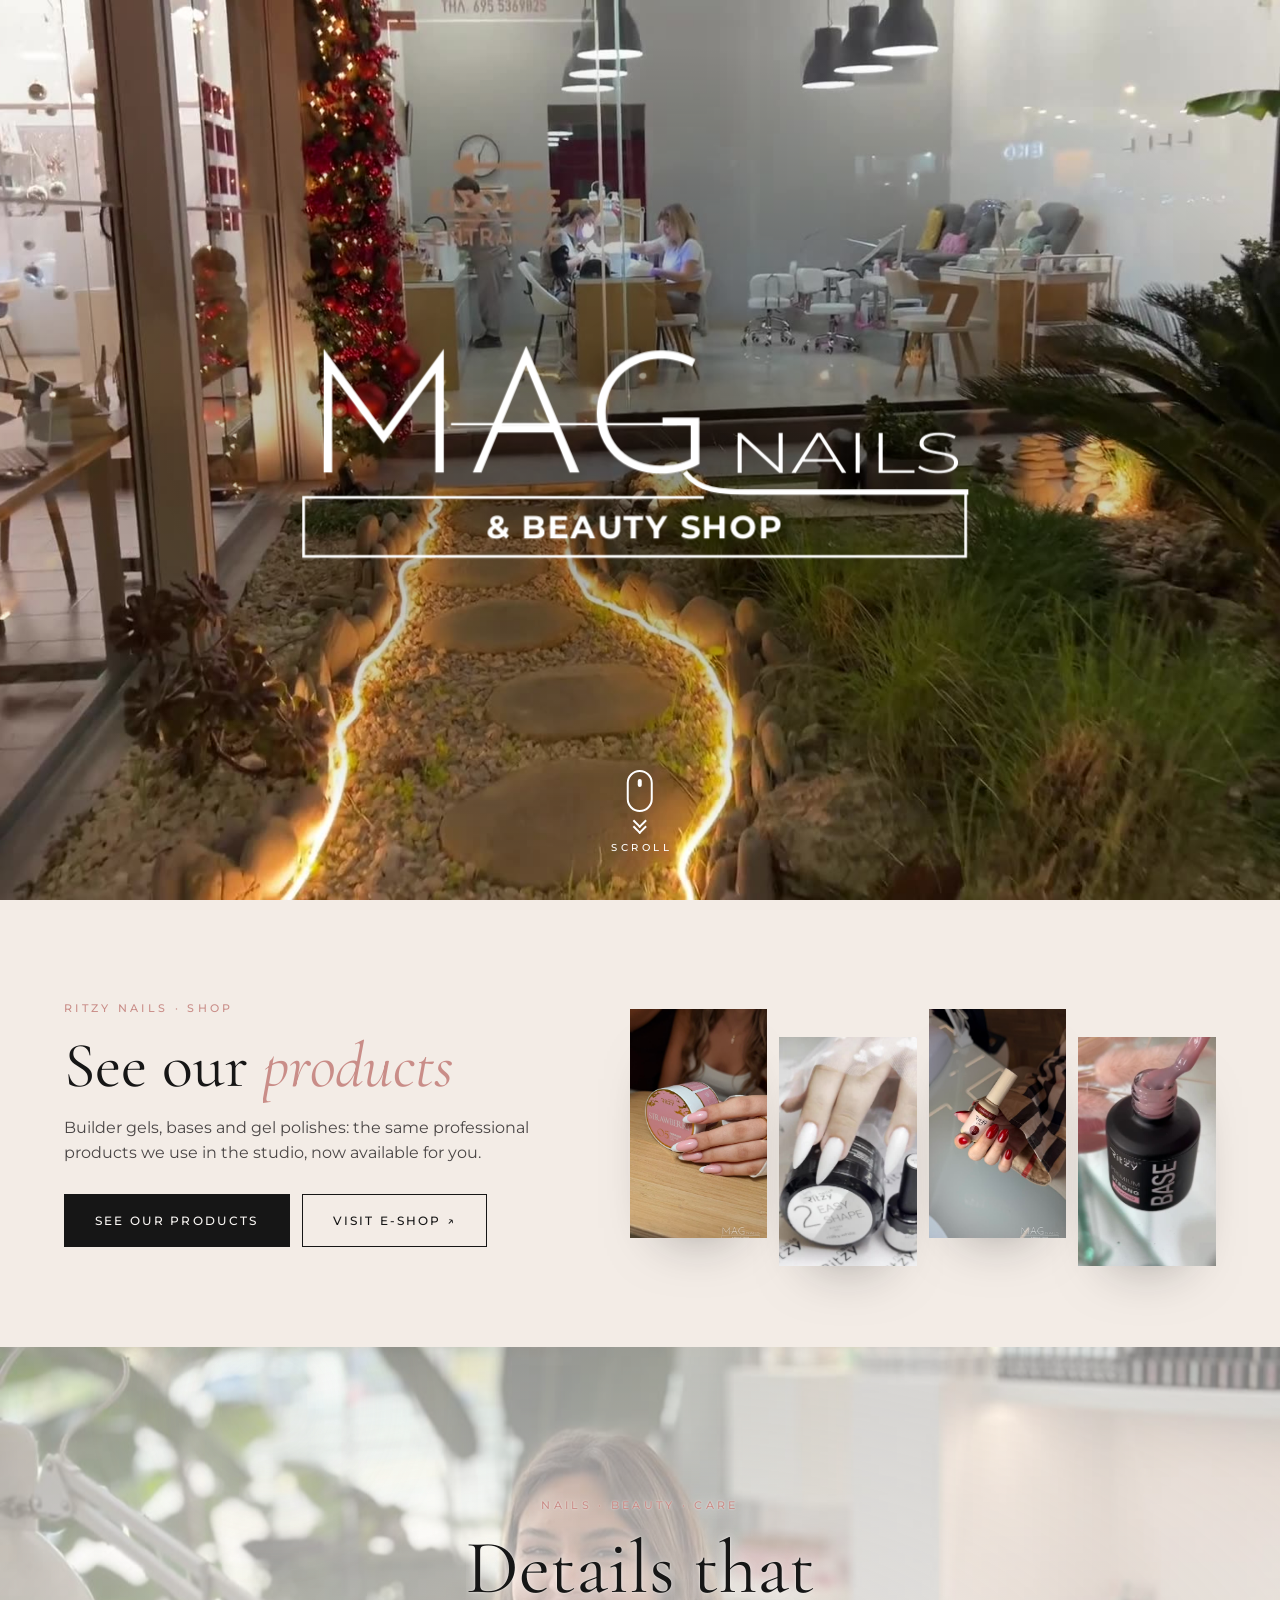
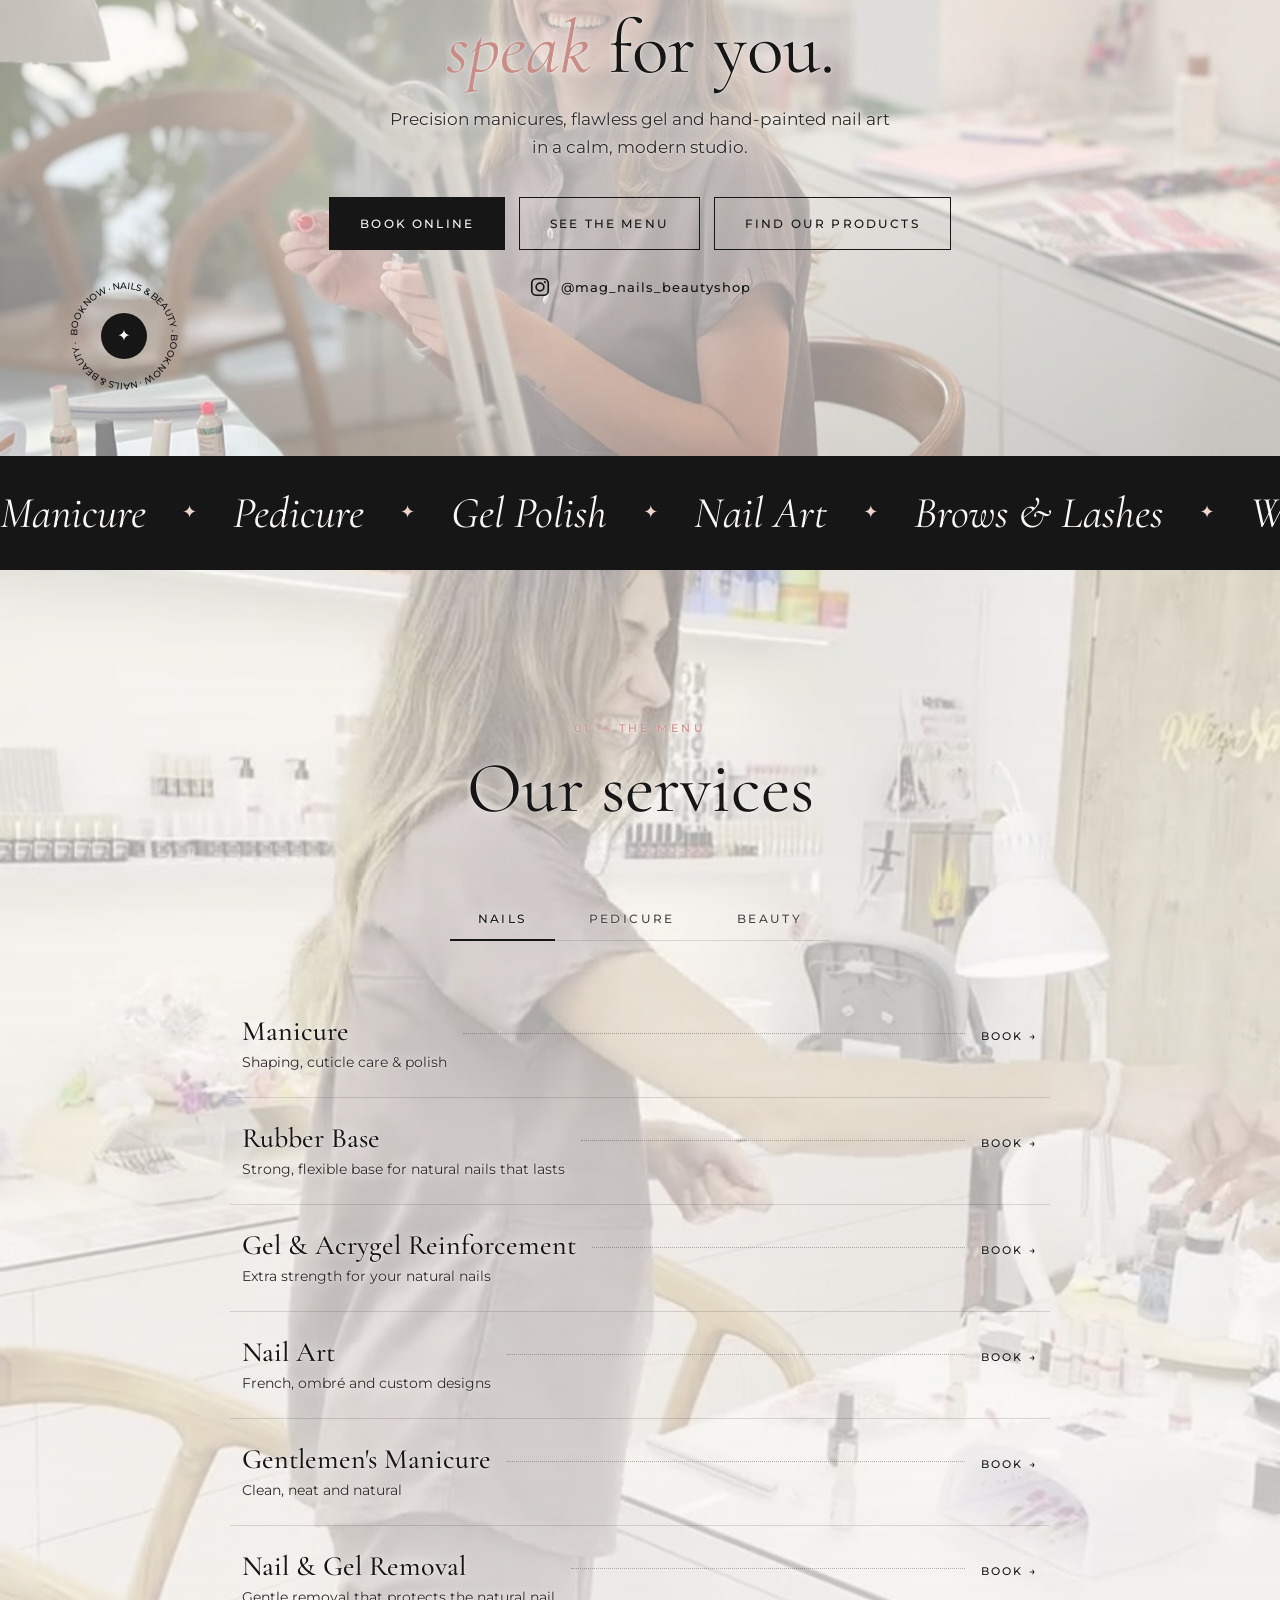
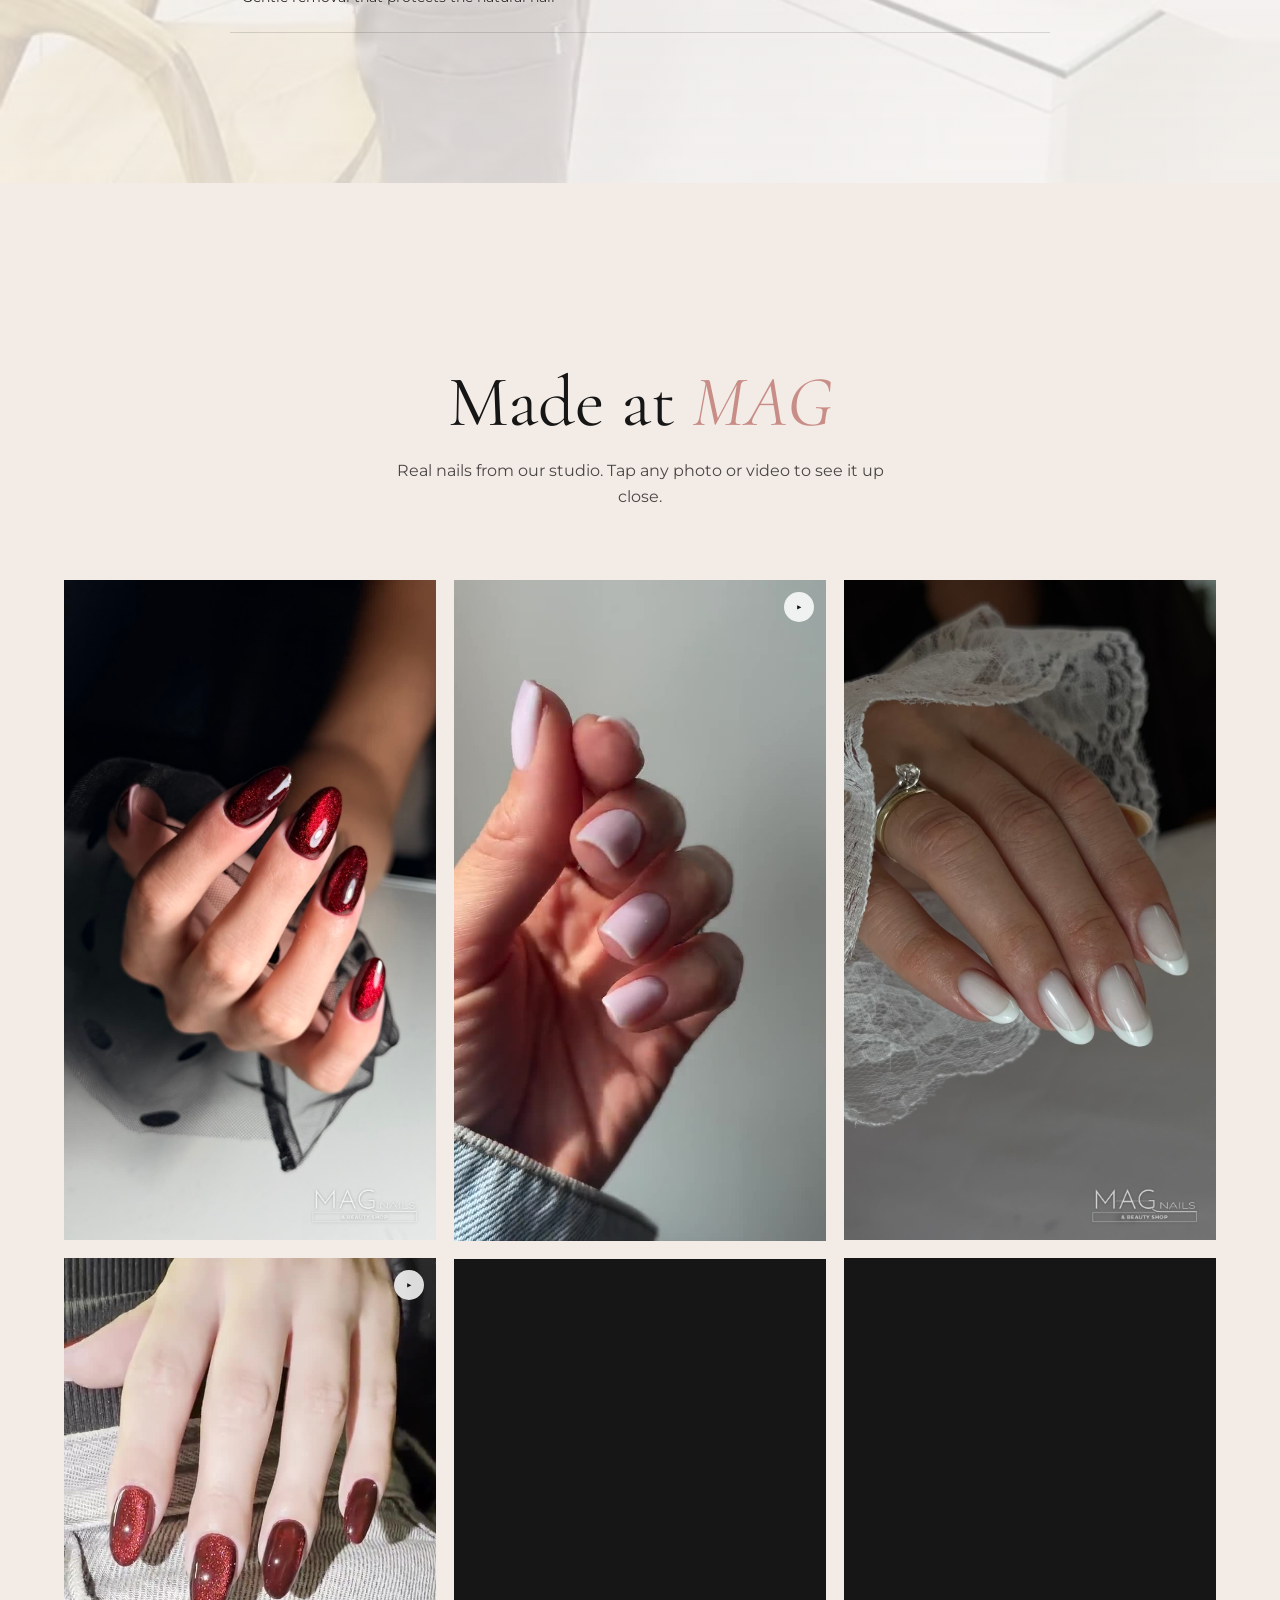
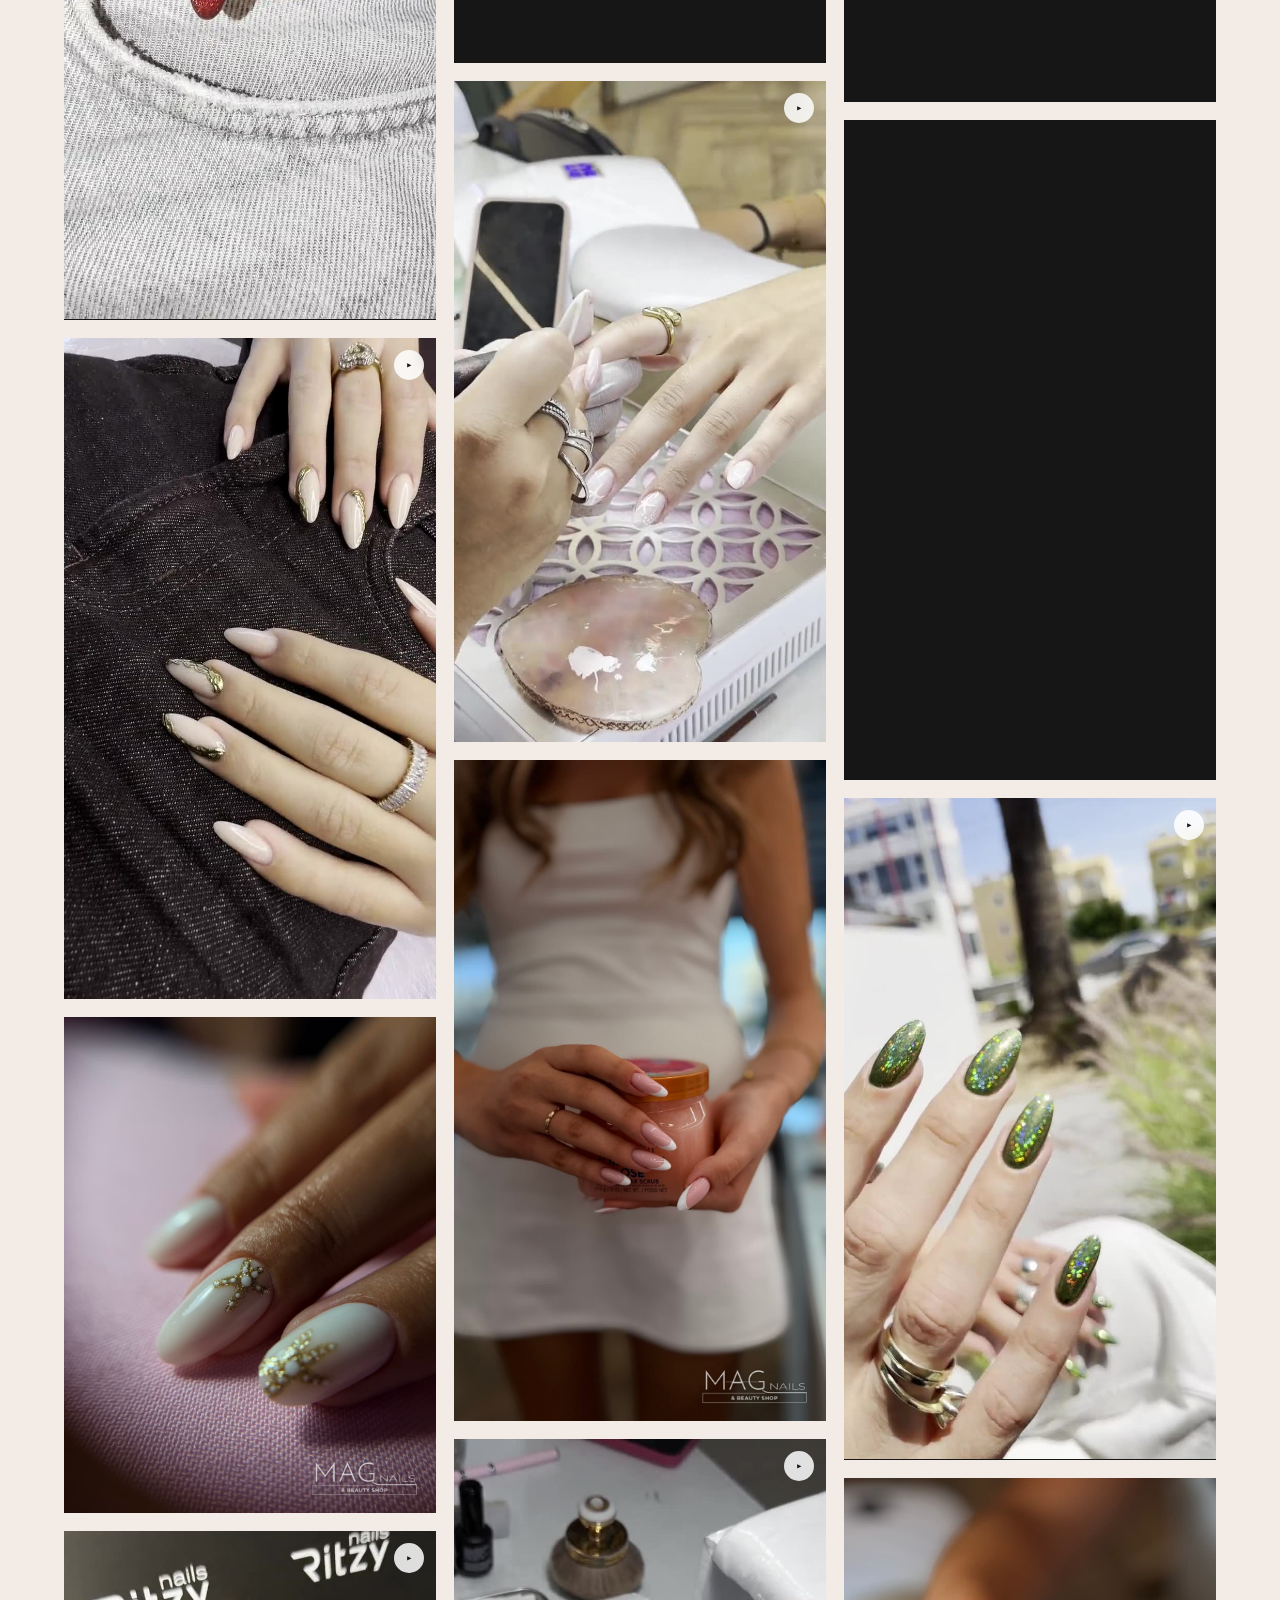
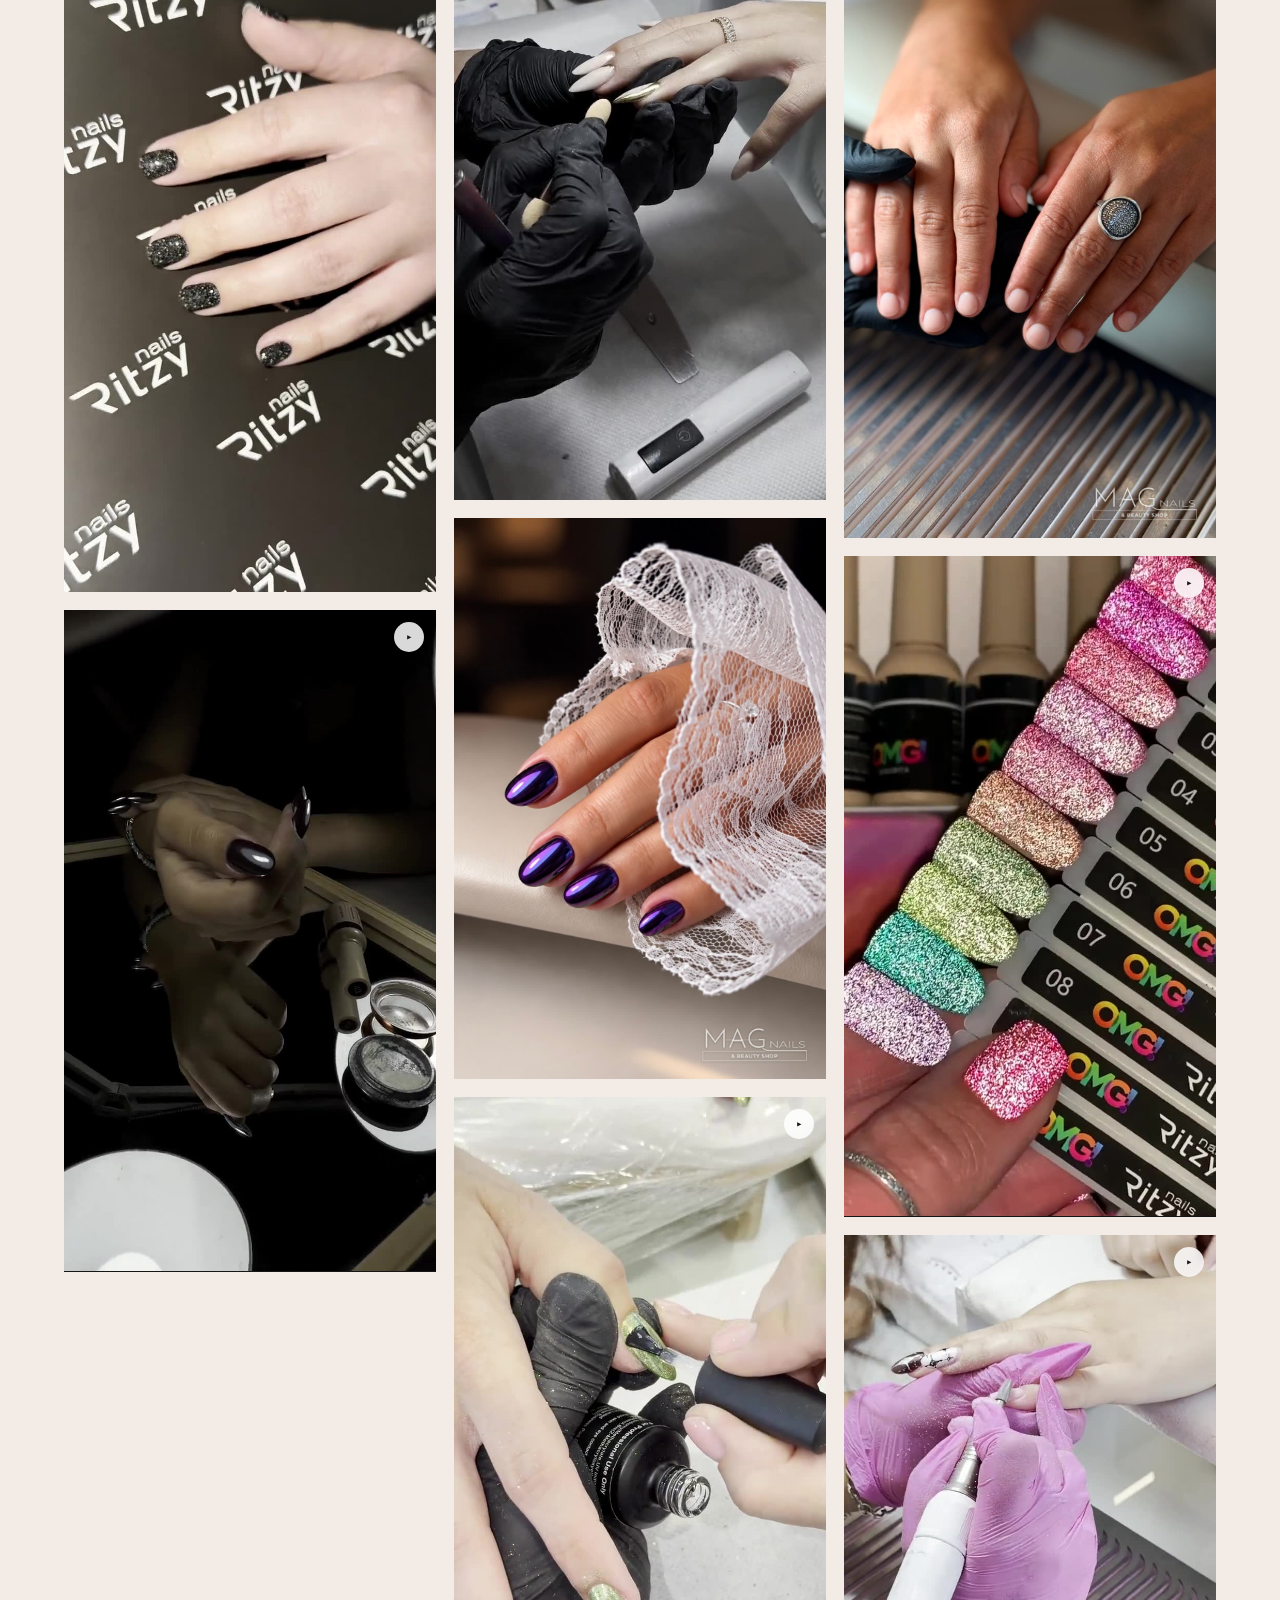
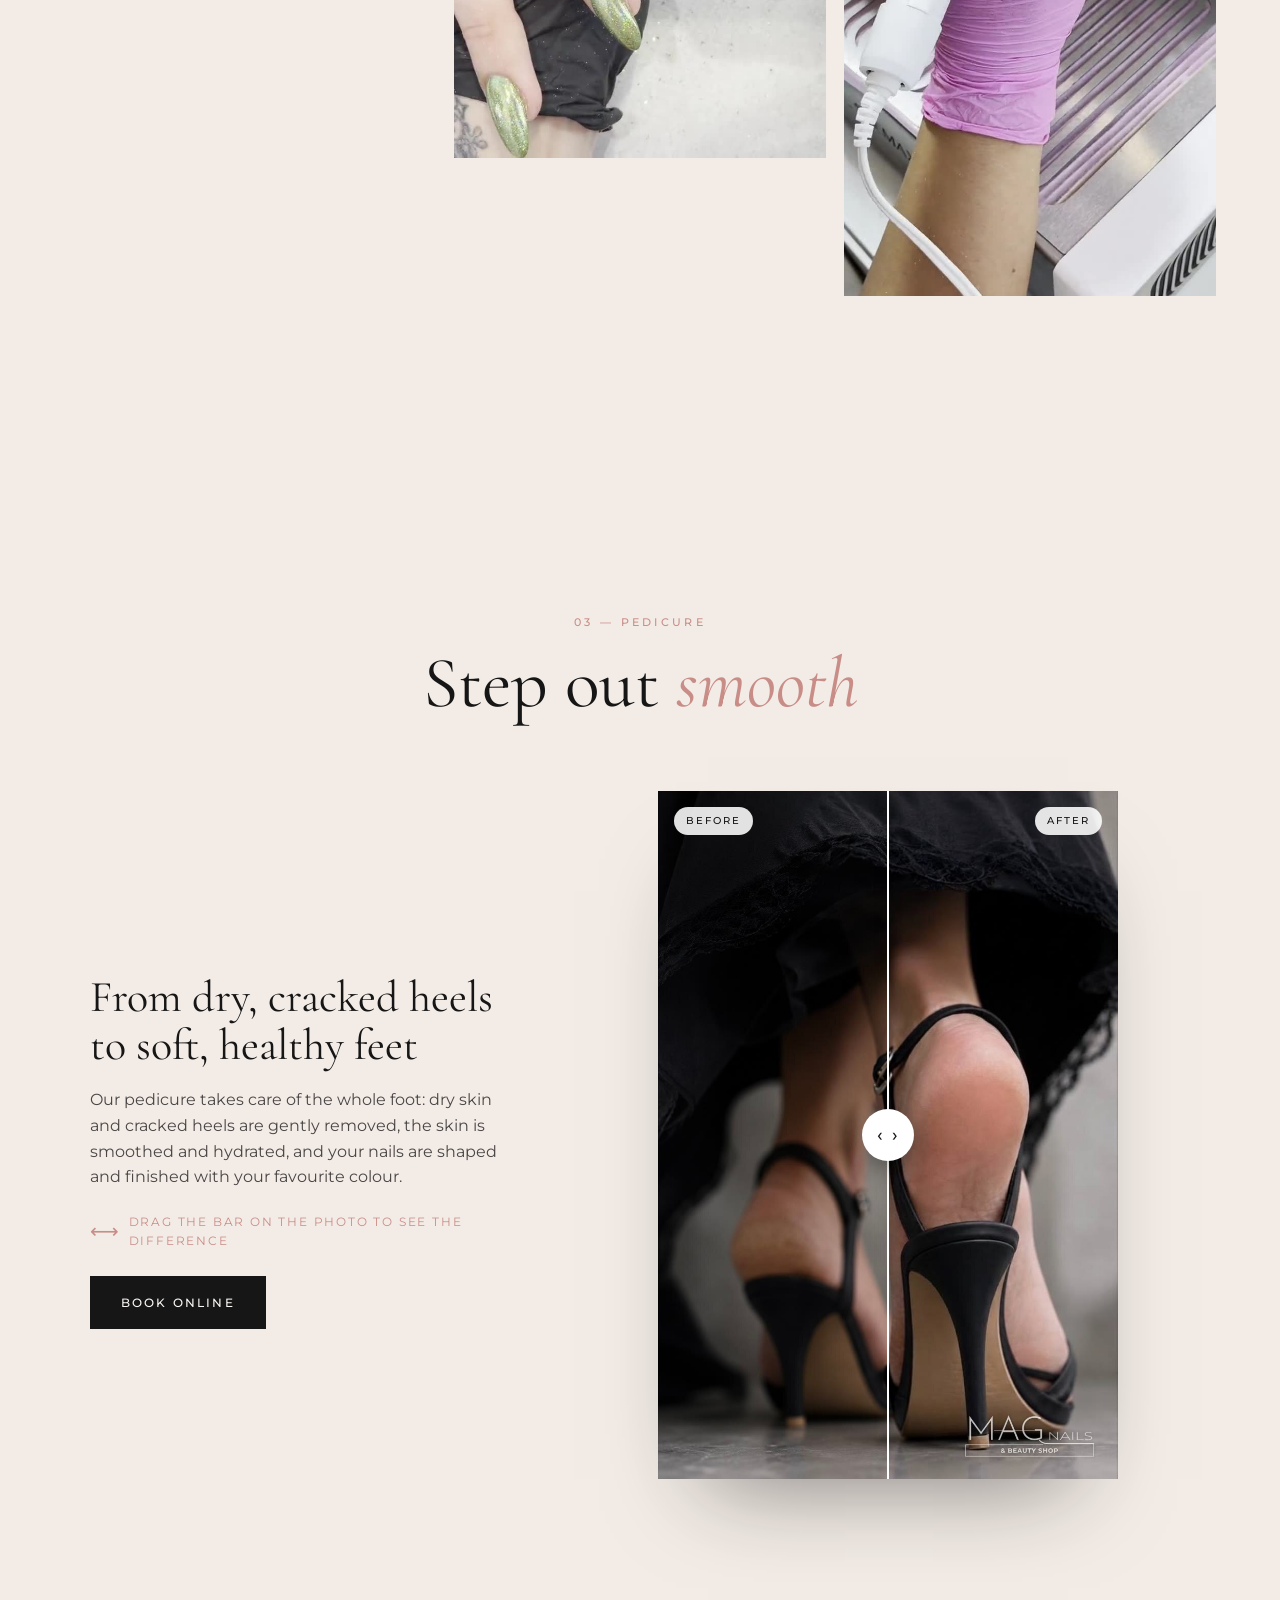
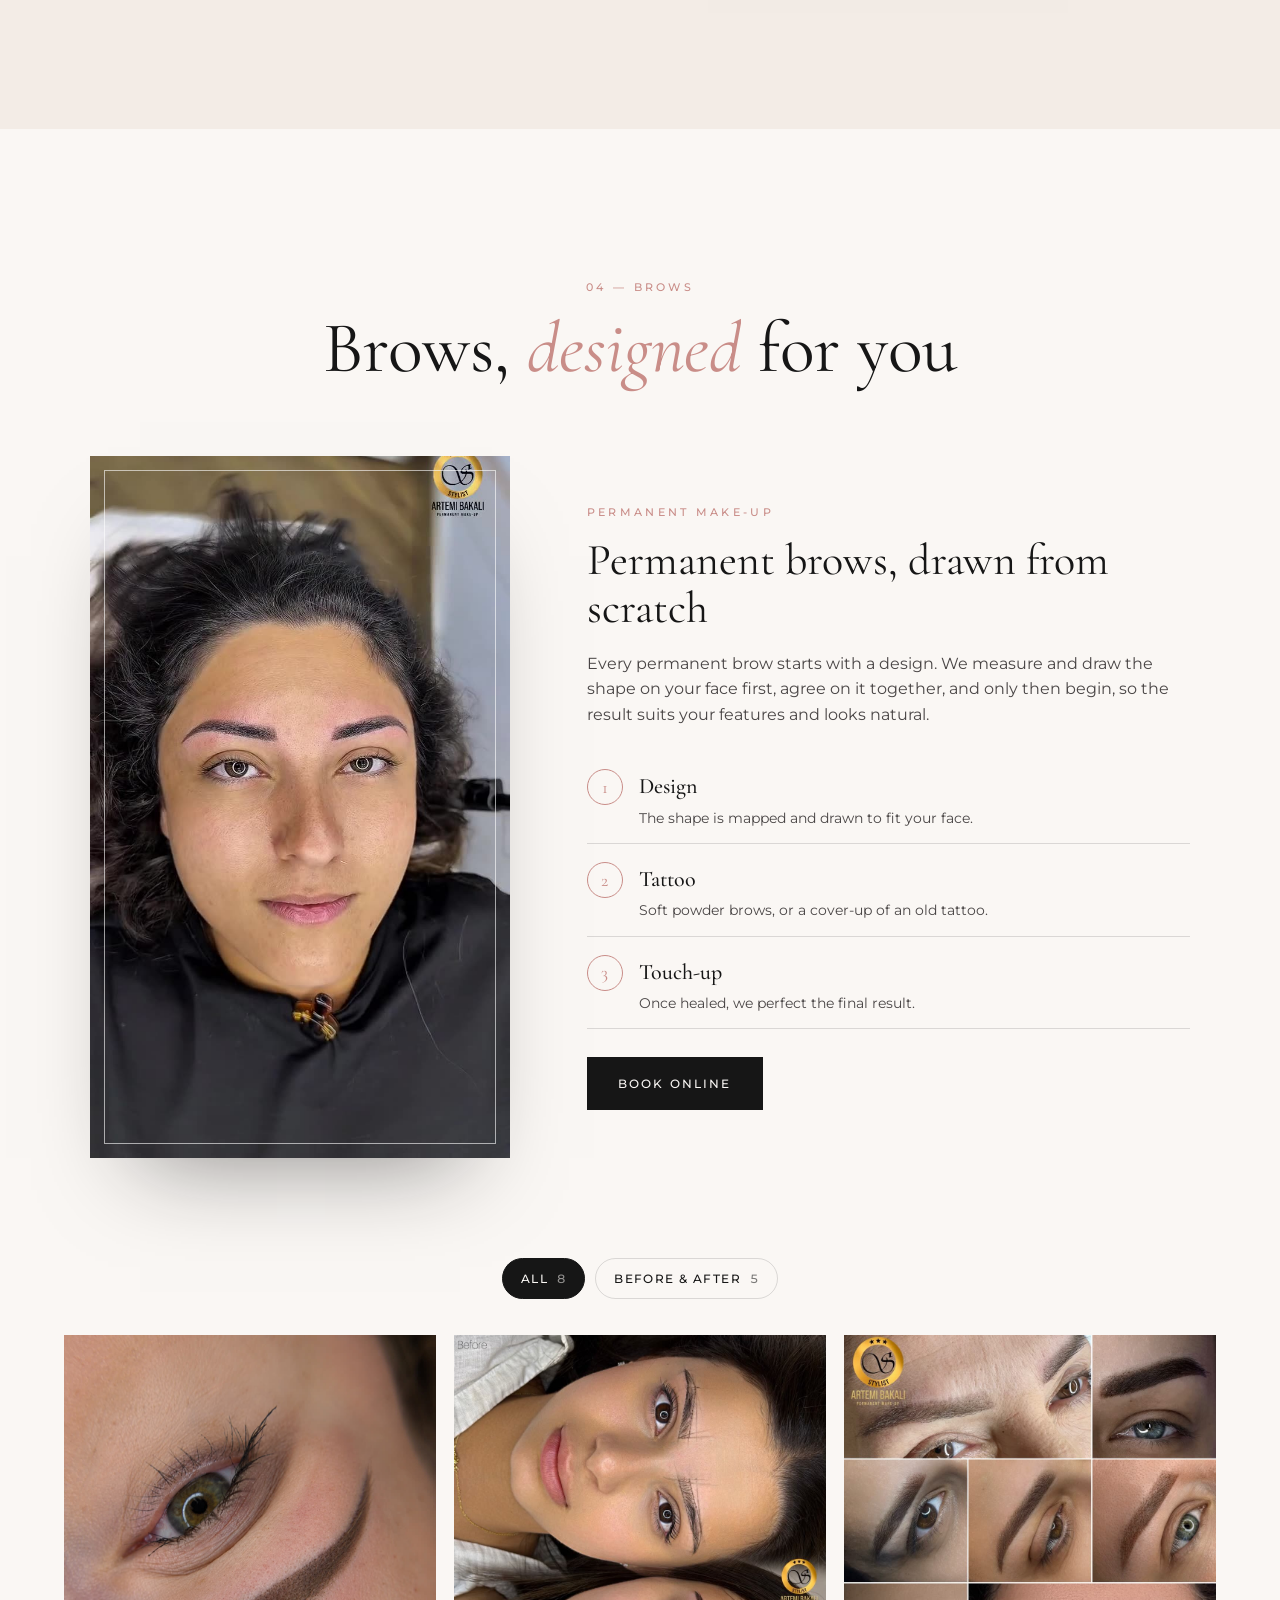
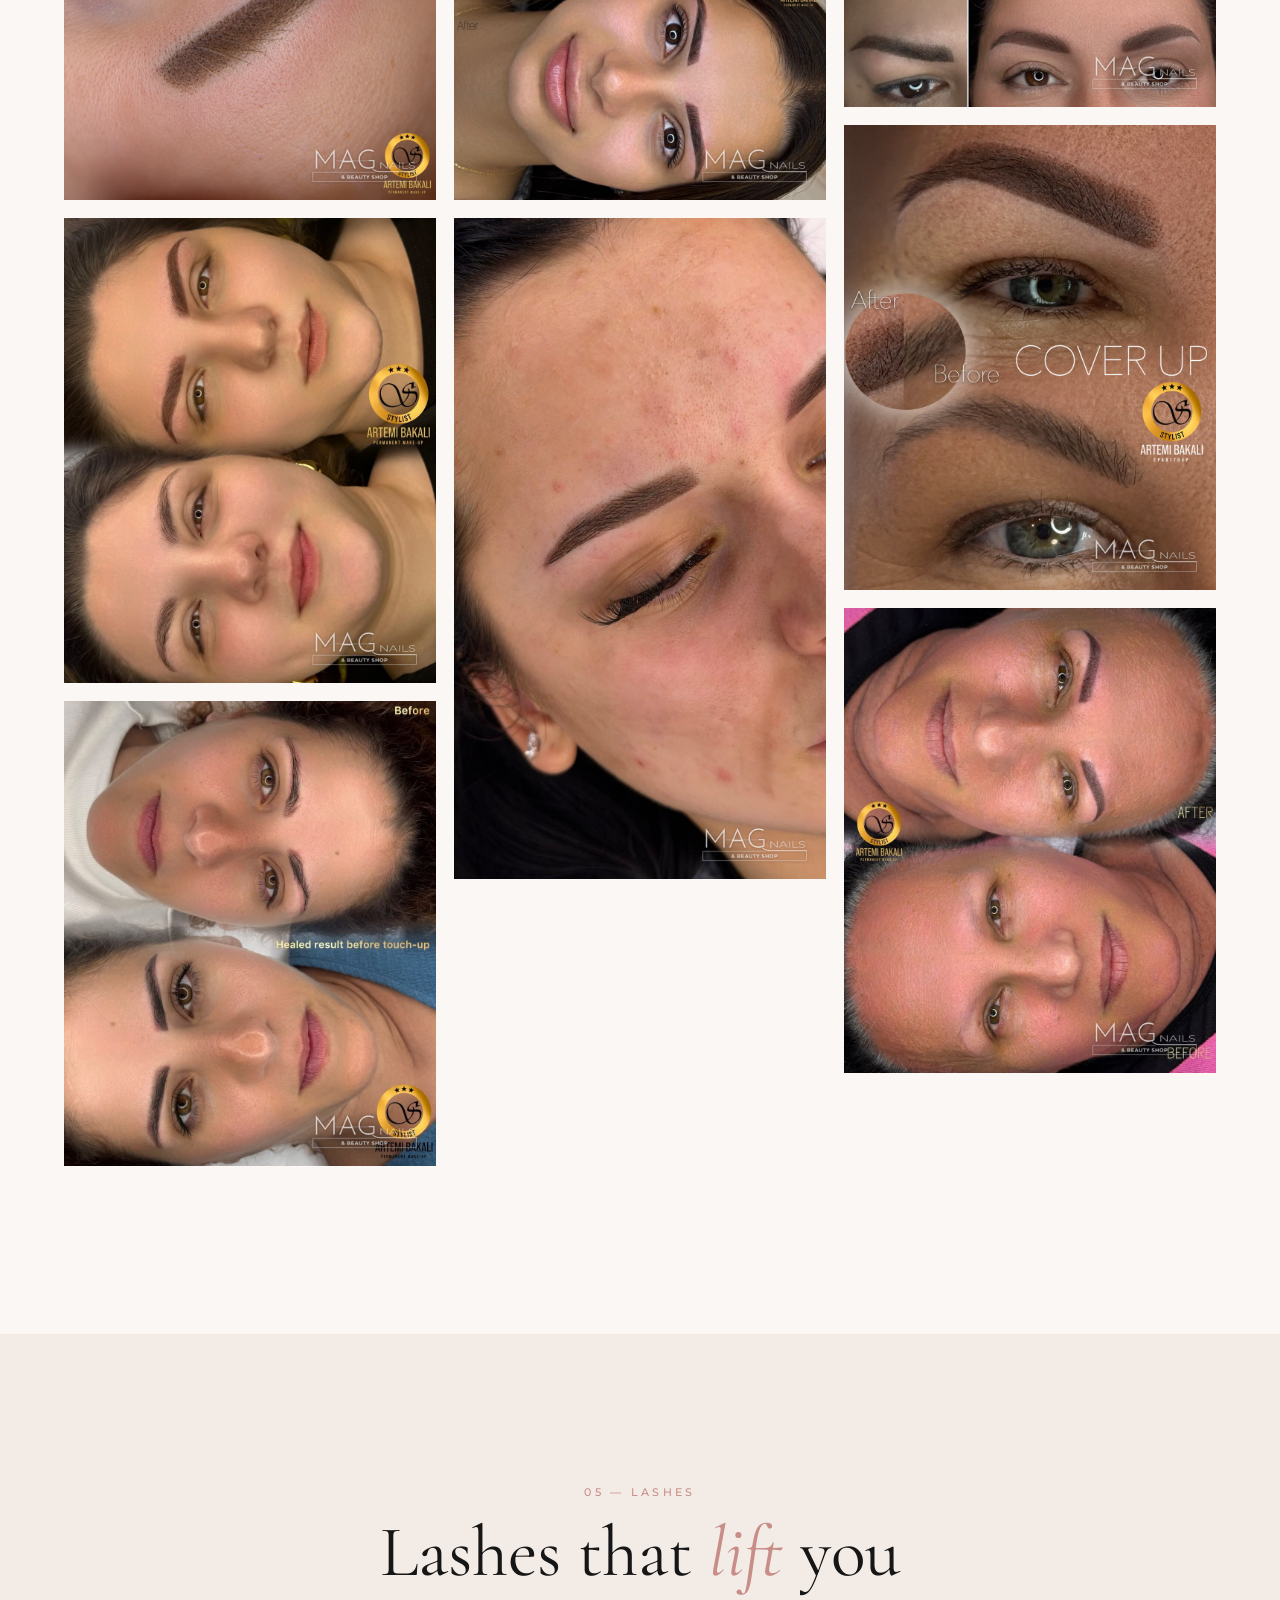
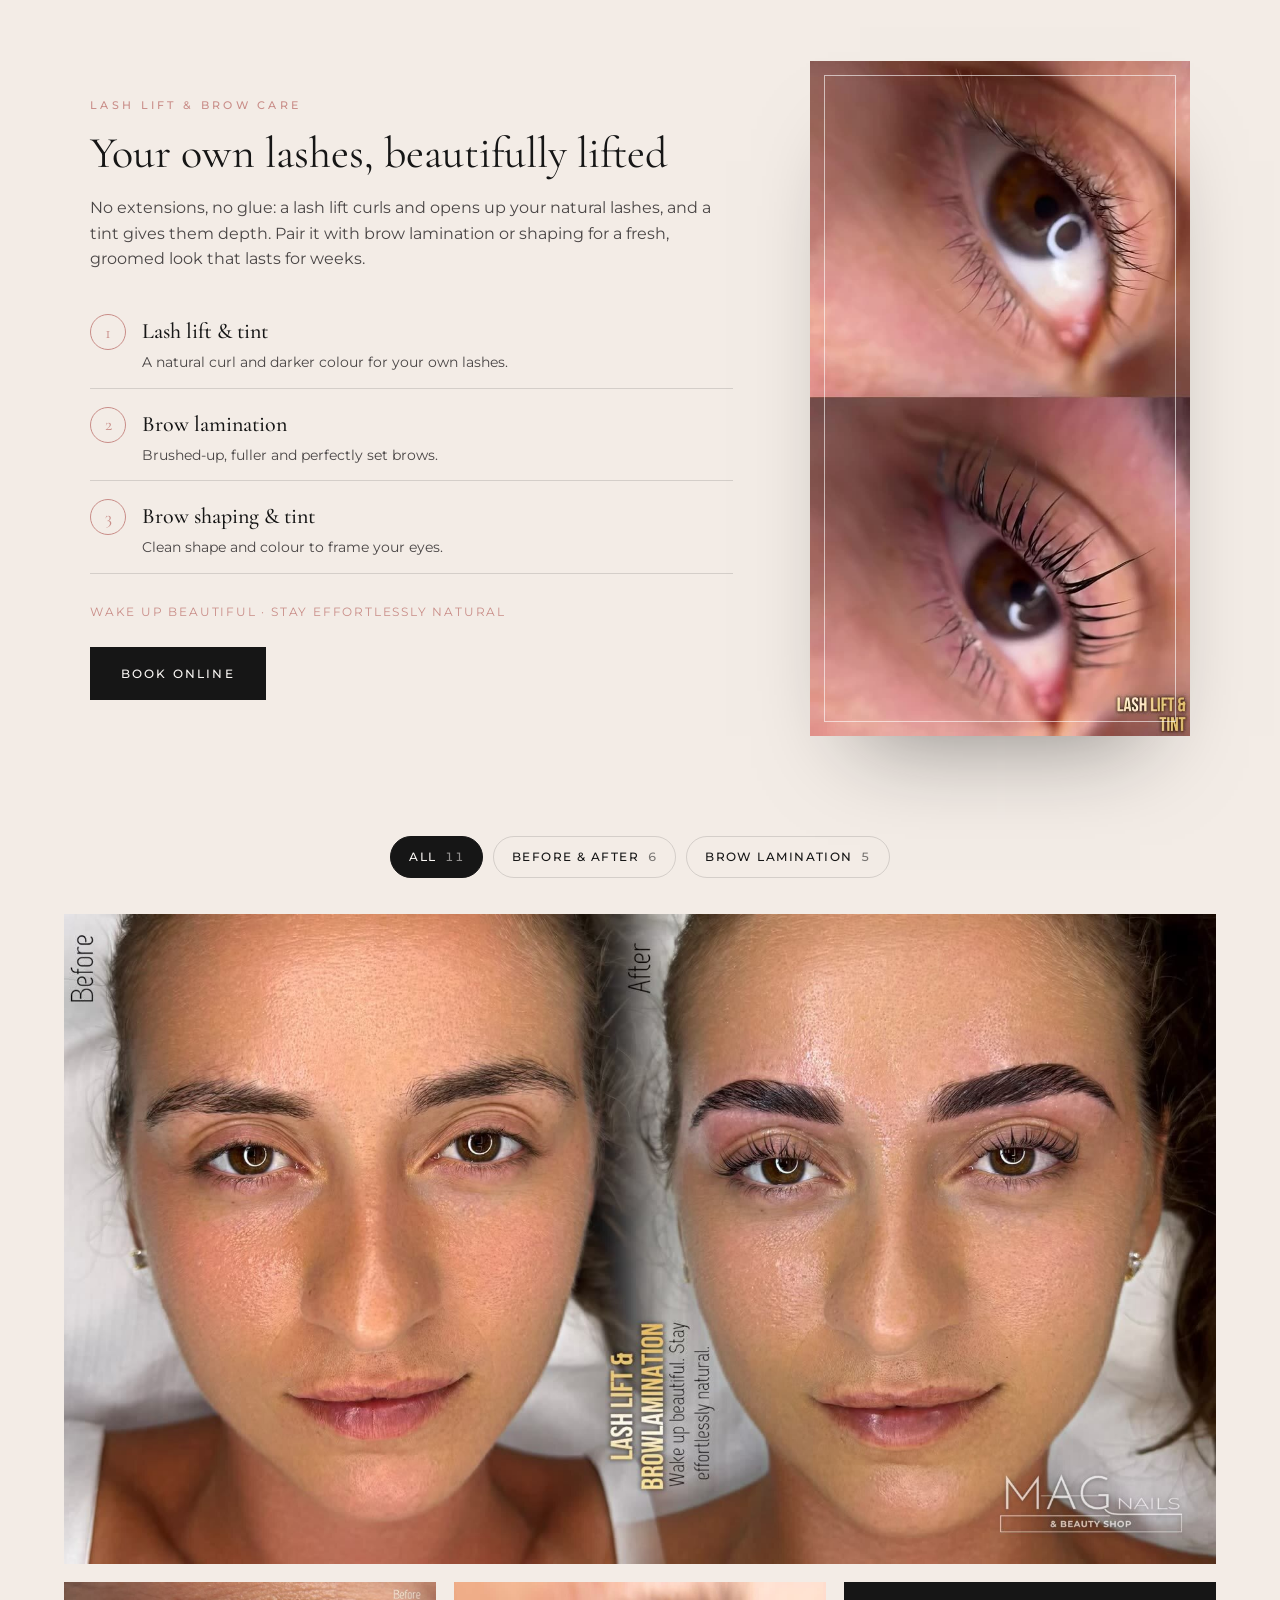
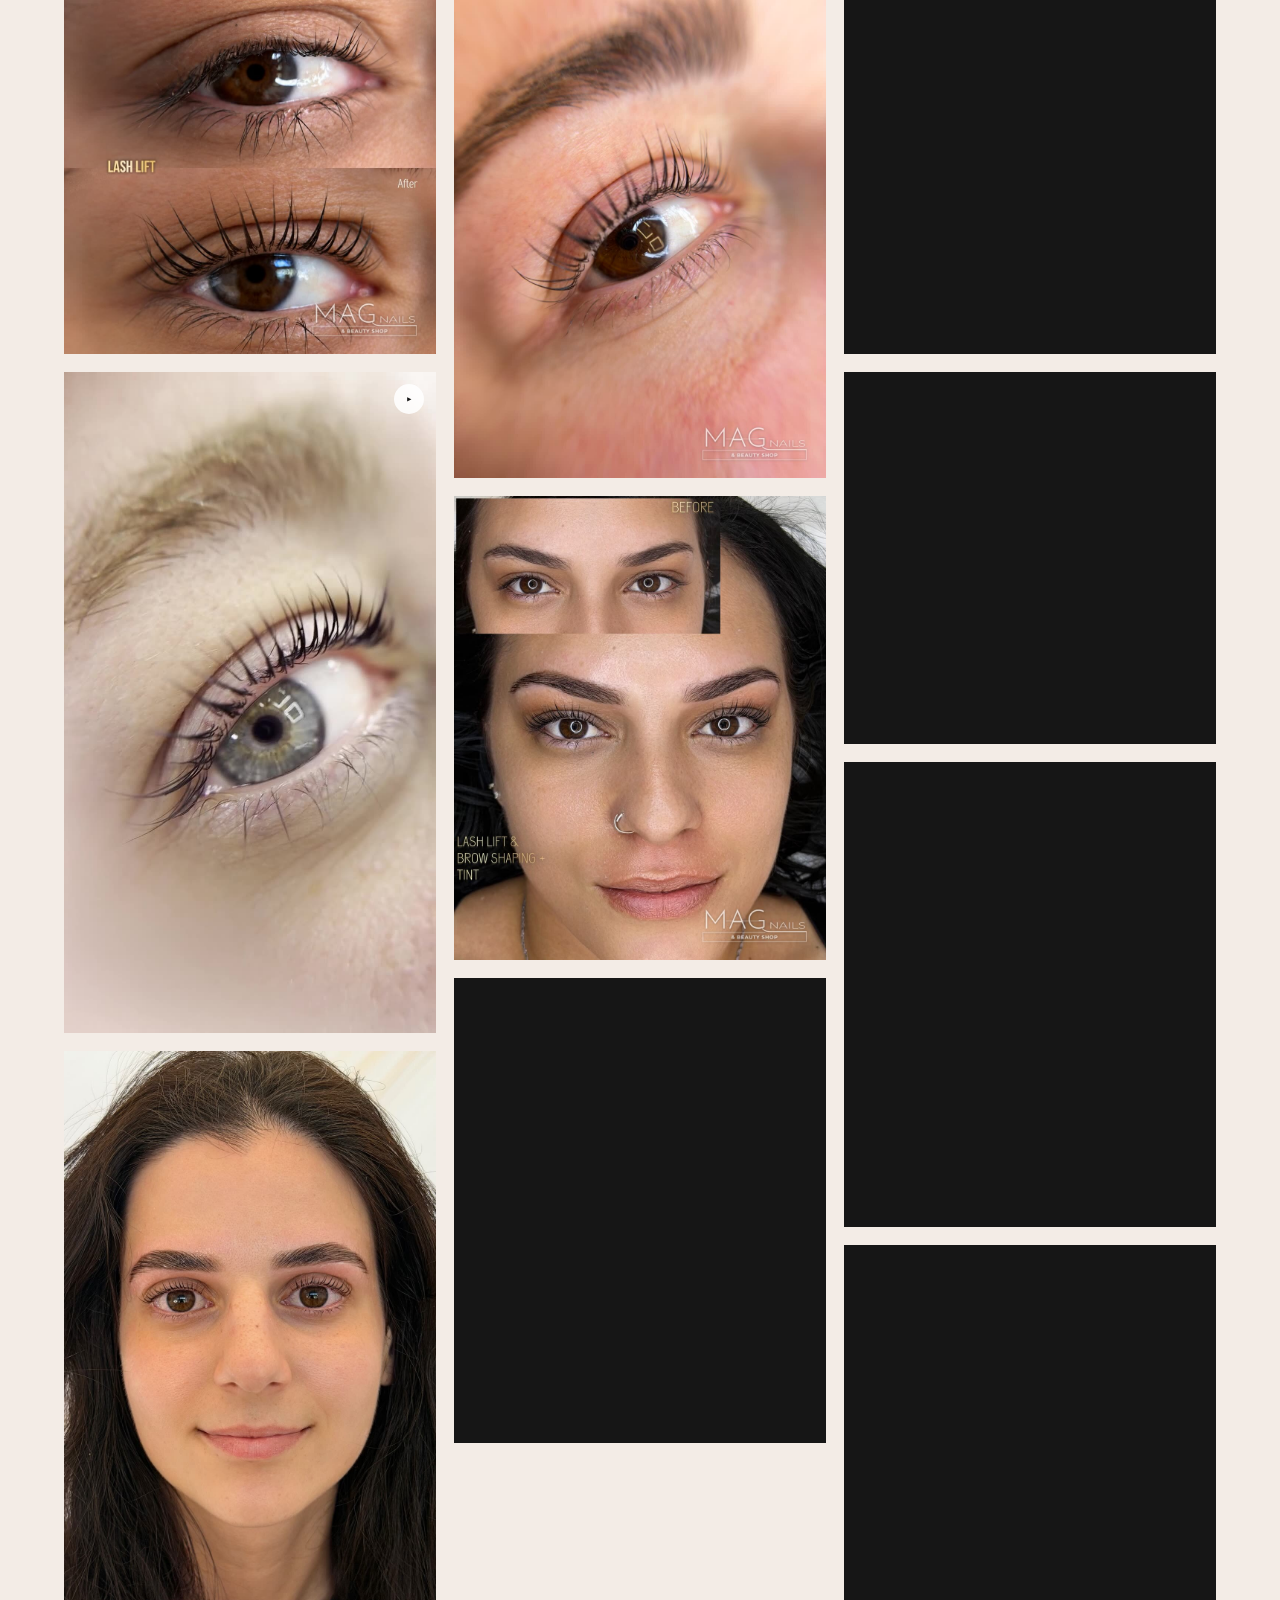
==== commit 28edfb6e: "Add robots.txt, sitemap.xml and canonical links for Google Co-Authored-By: Claude Opus 5.5 <noreply@" ====
--- a/index.html
+++ b/index.html
@@ -6,6 +6,7 @@
   <meta name="google-site-verification" content="Uv1dC8LpjzOMIhAaL8R7p_6eumK1EtTuQMmzEdozshI" />
   <title>MAG Nails &amp; Beauty Shop</title>
   <meta name="description" content="MAG Nails & Beauty Shop — manicure, pedicure, gel, nail art and beauty treatments." />
+  <link rel="canonical" href="https://rodos-nails.pages.dev/" />
   <link rel="icon" href="favicon.ico" sizes="any" />
   <link rel="icon" href="assets/favicon-32.png" type="image/png" sizes="32x32" />
   <link rel="icon" href="assets/icon-192.png" type="image/png" sizes="192x192" />
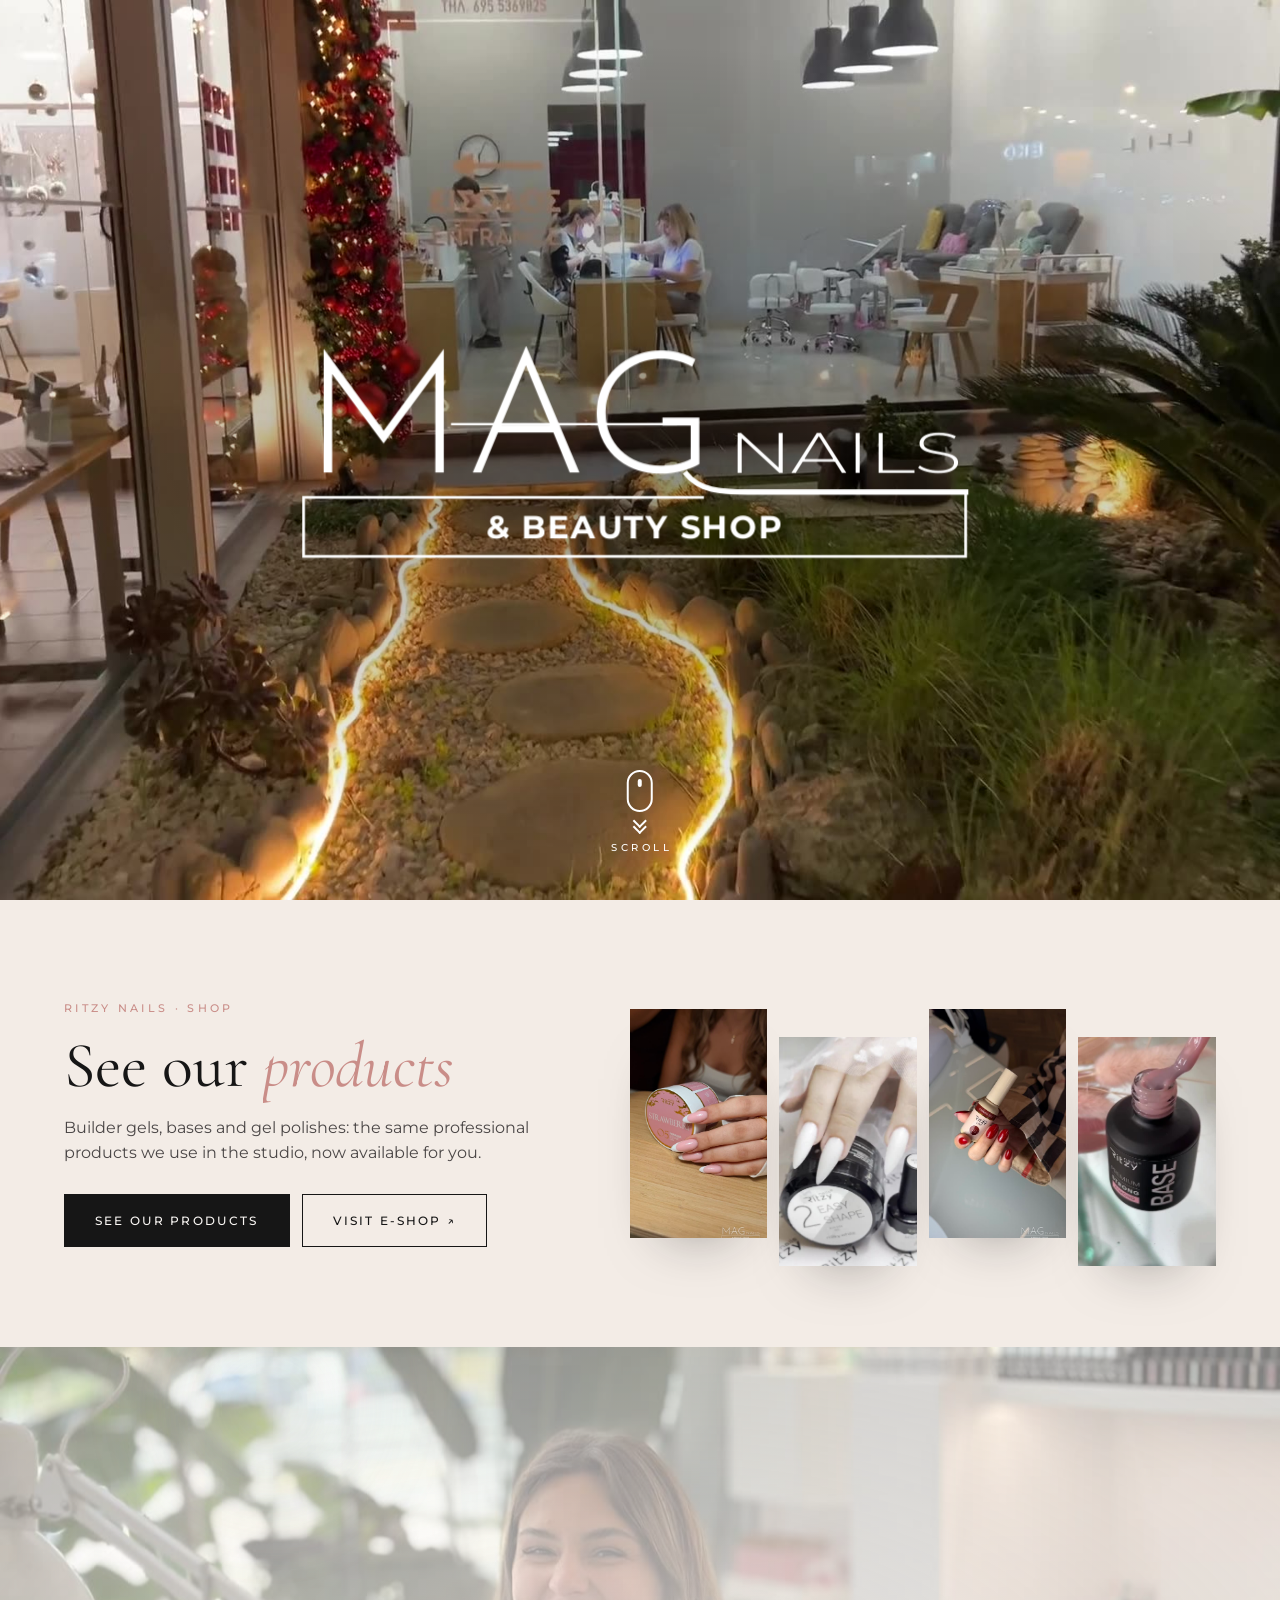
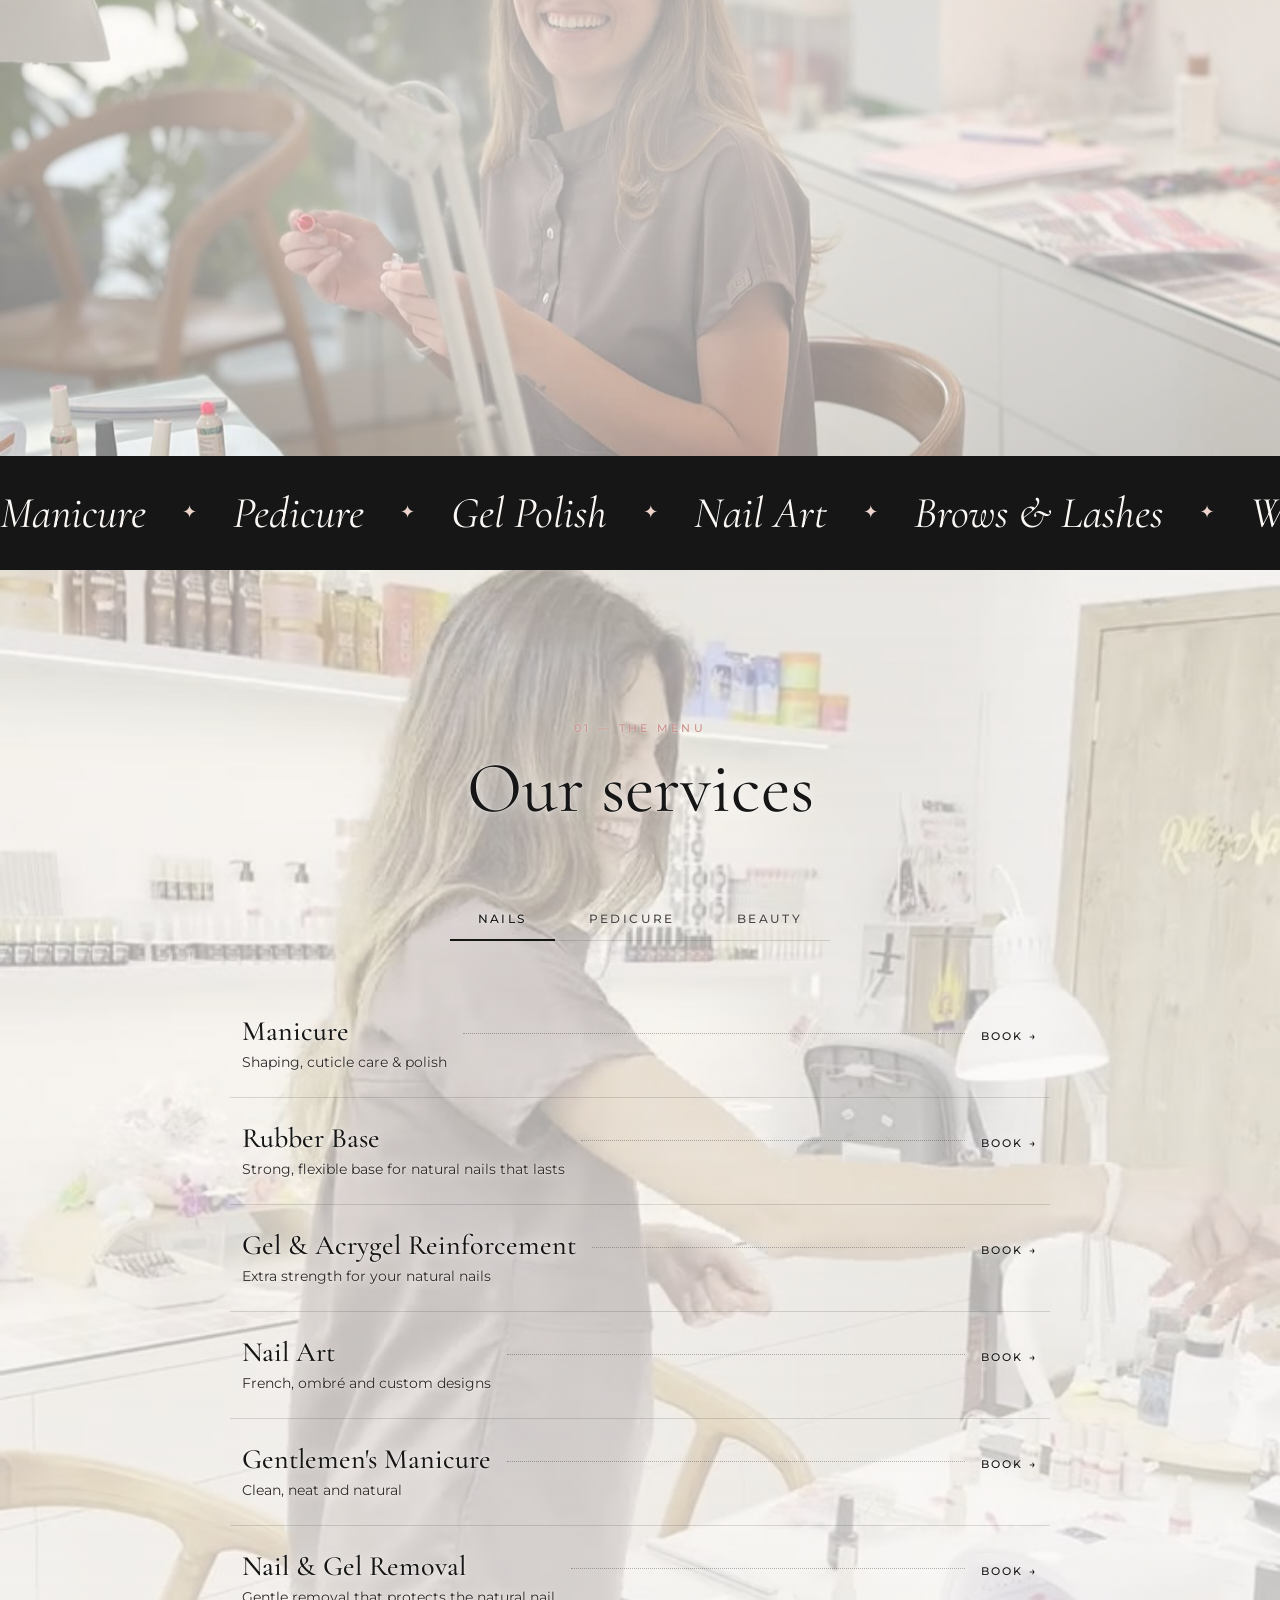
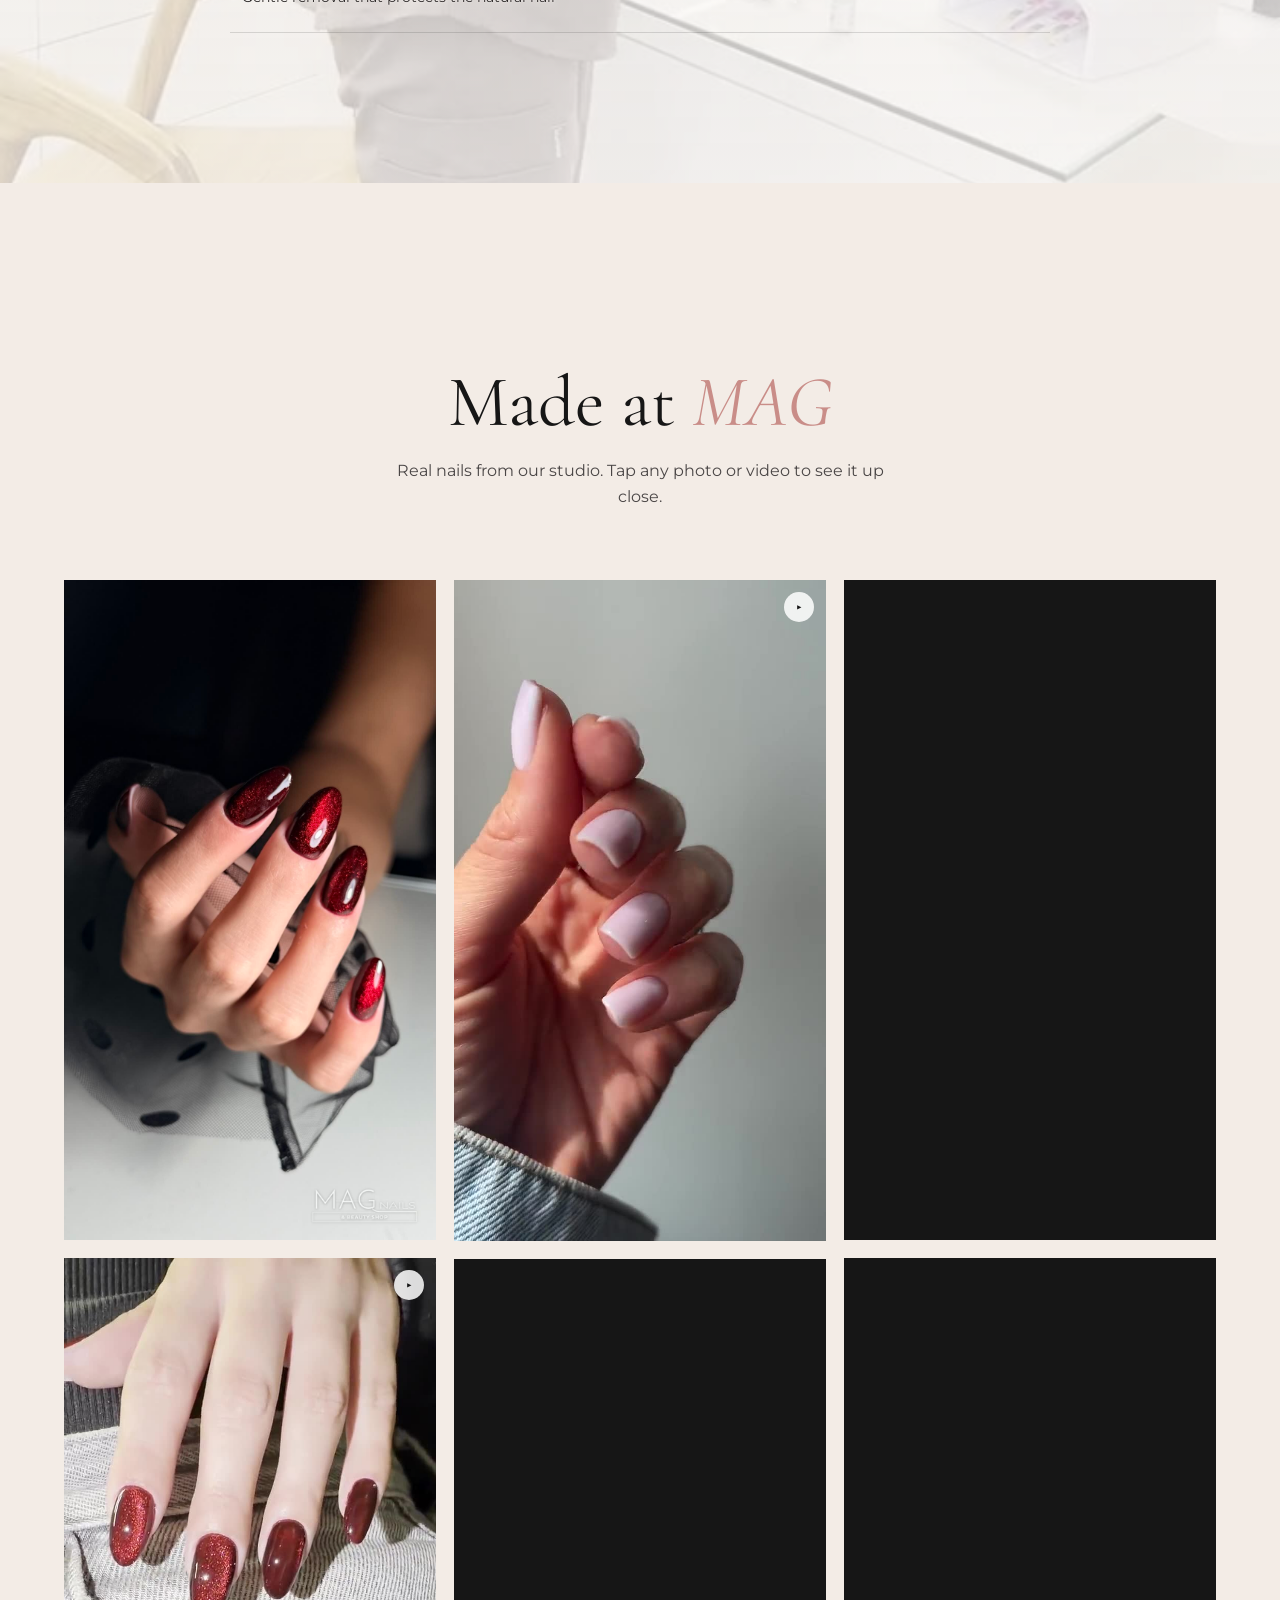
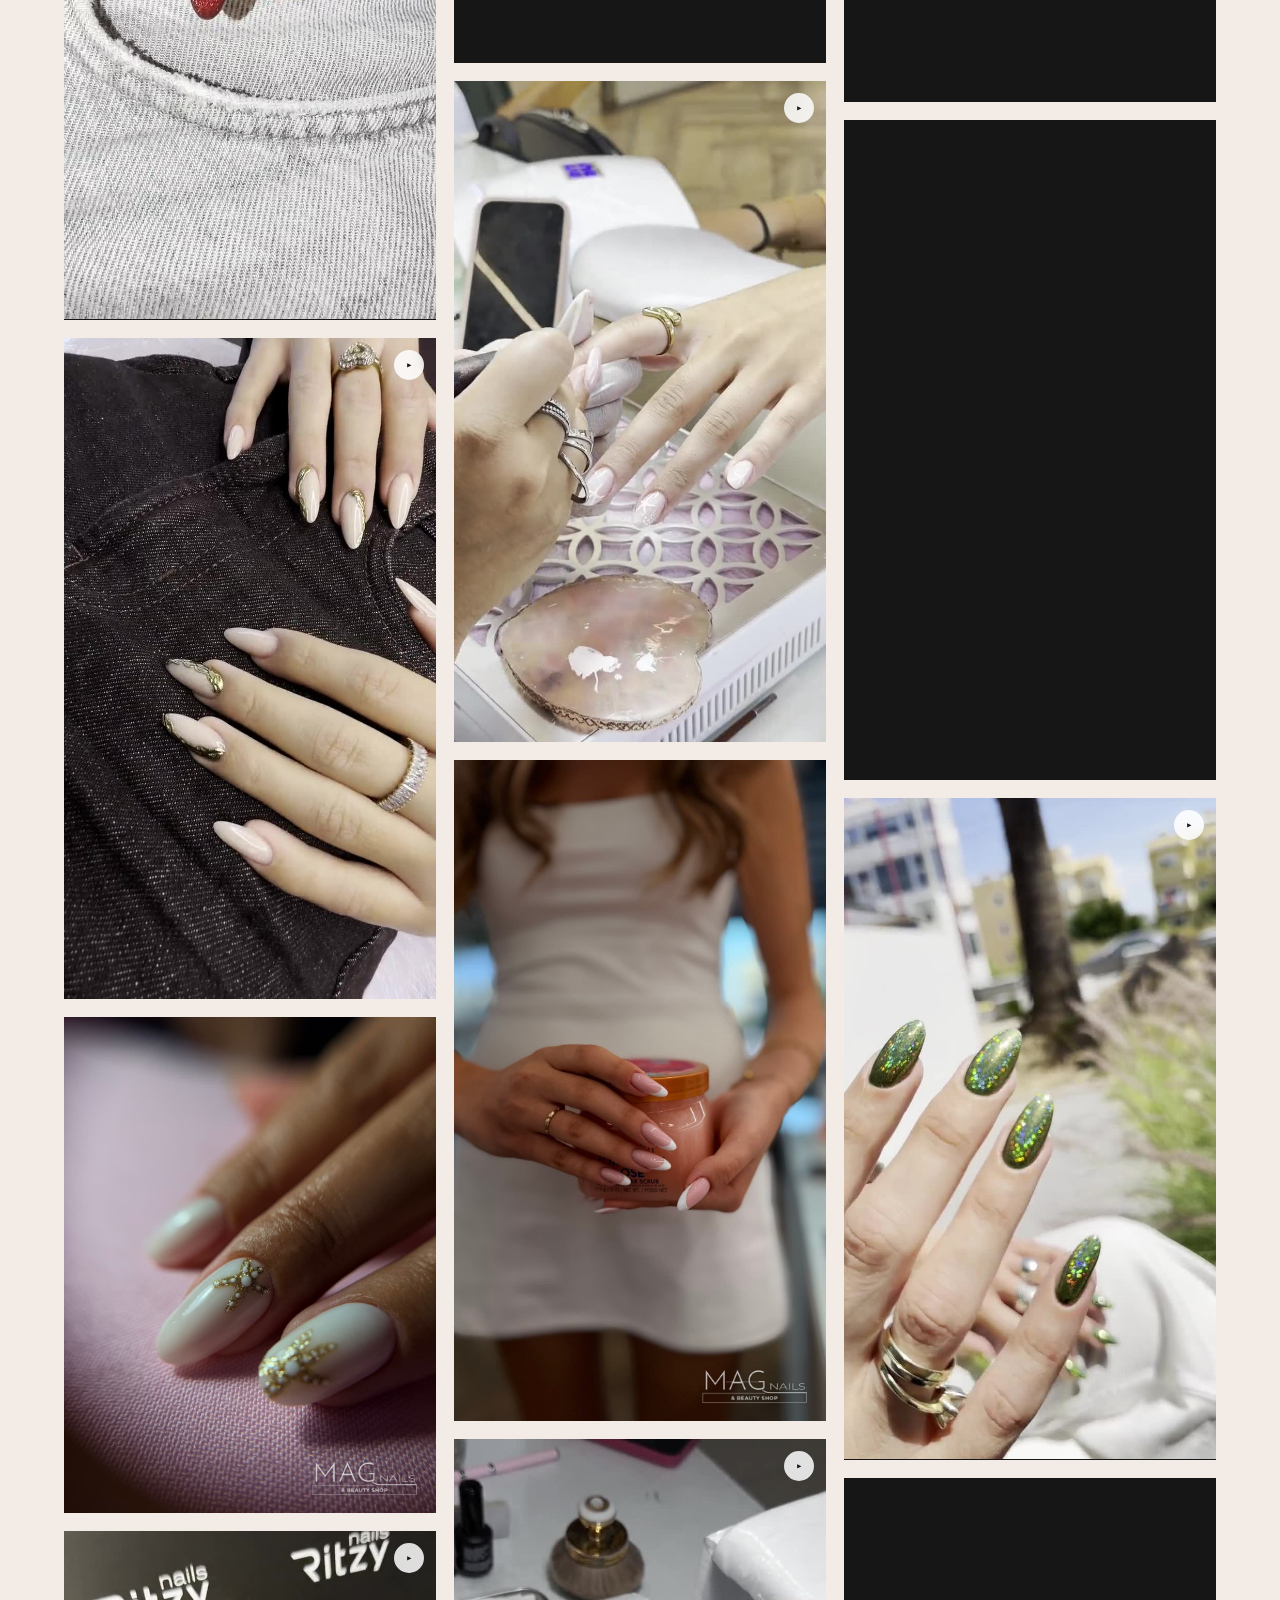
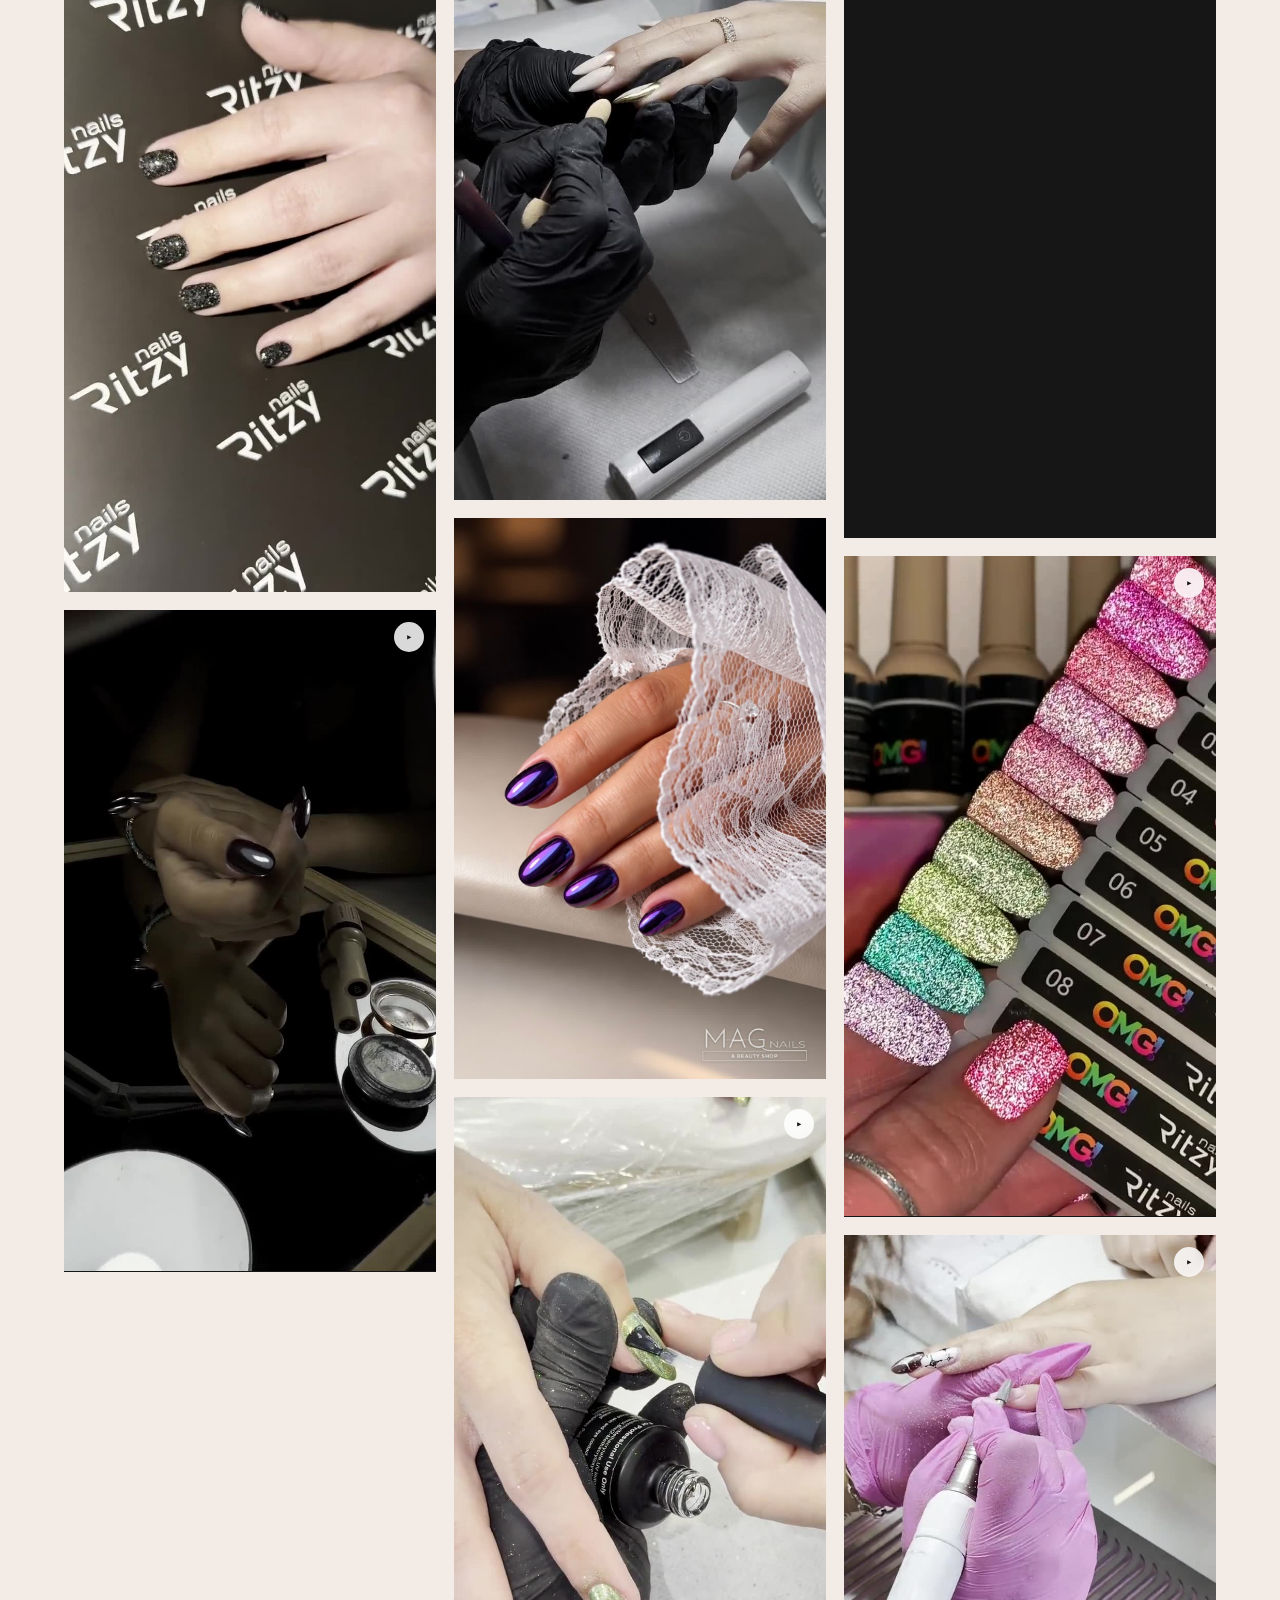
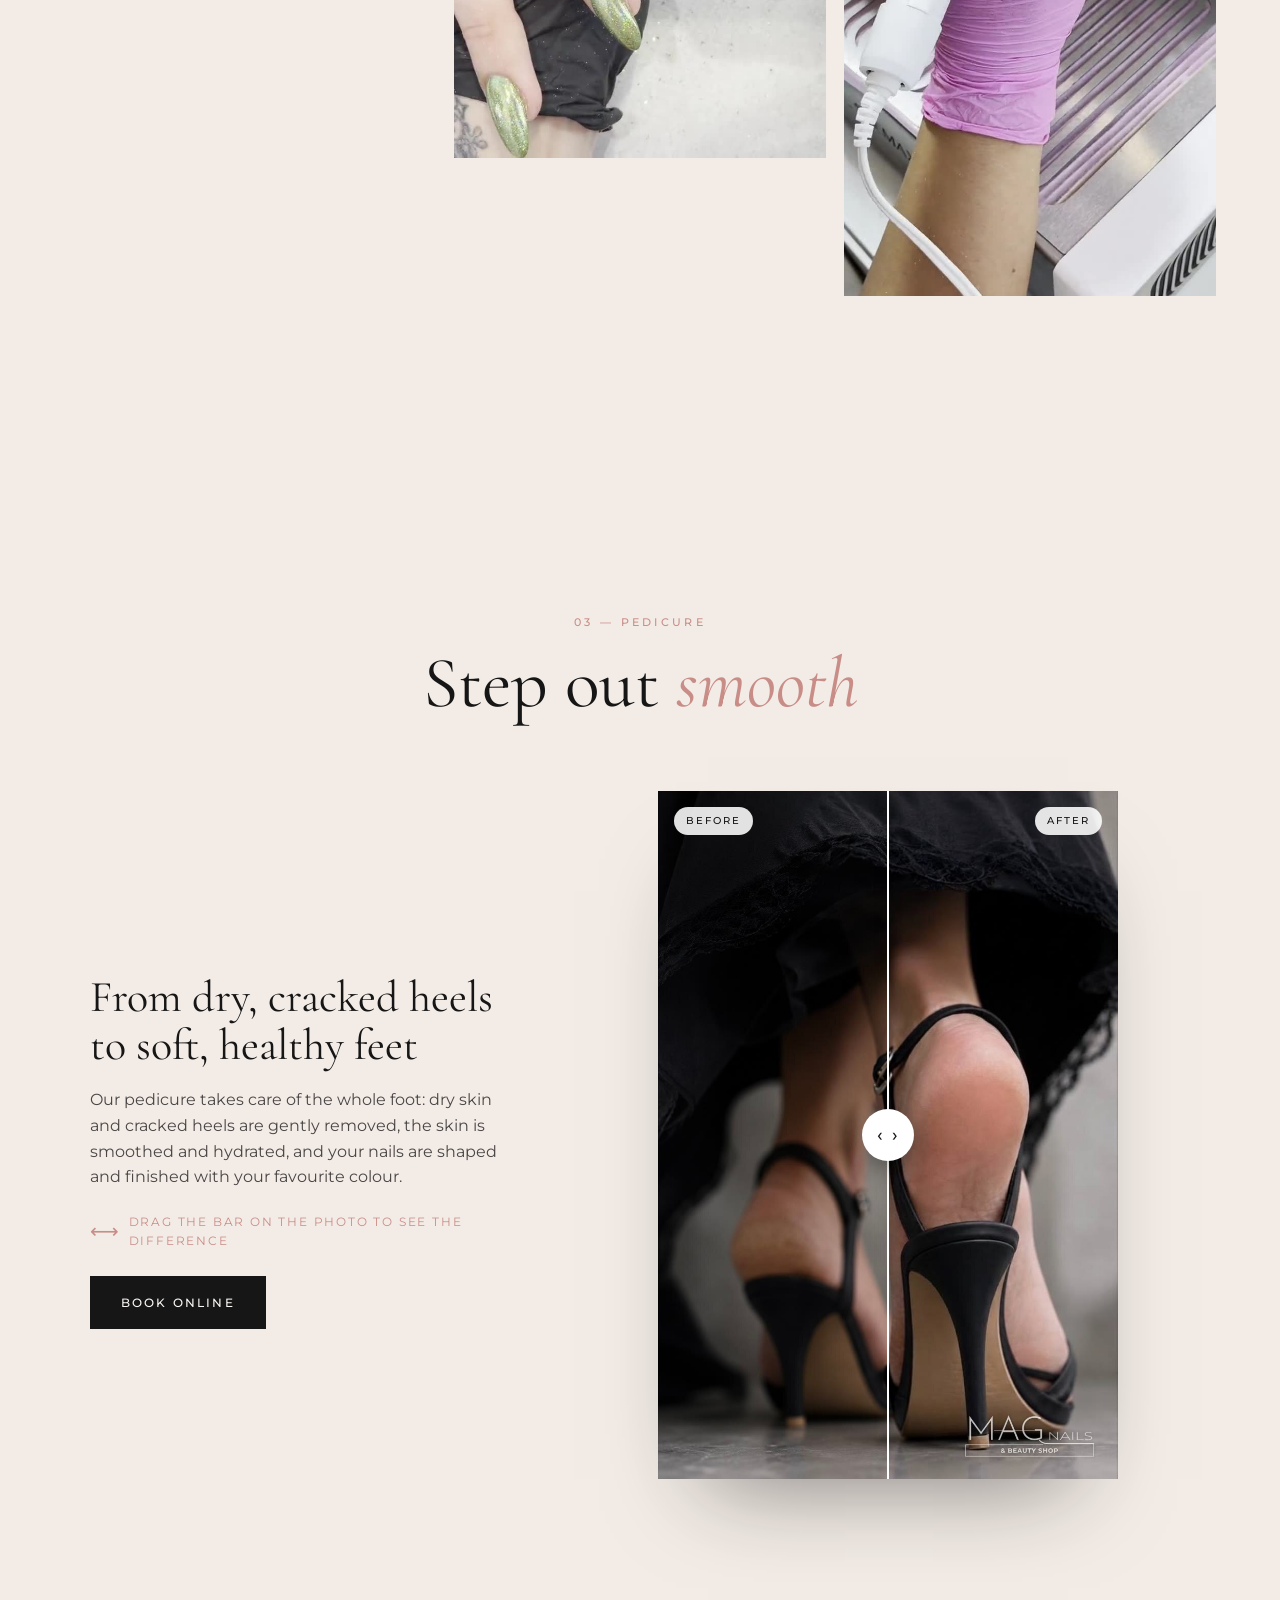
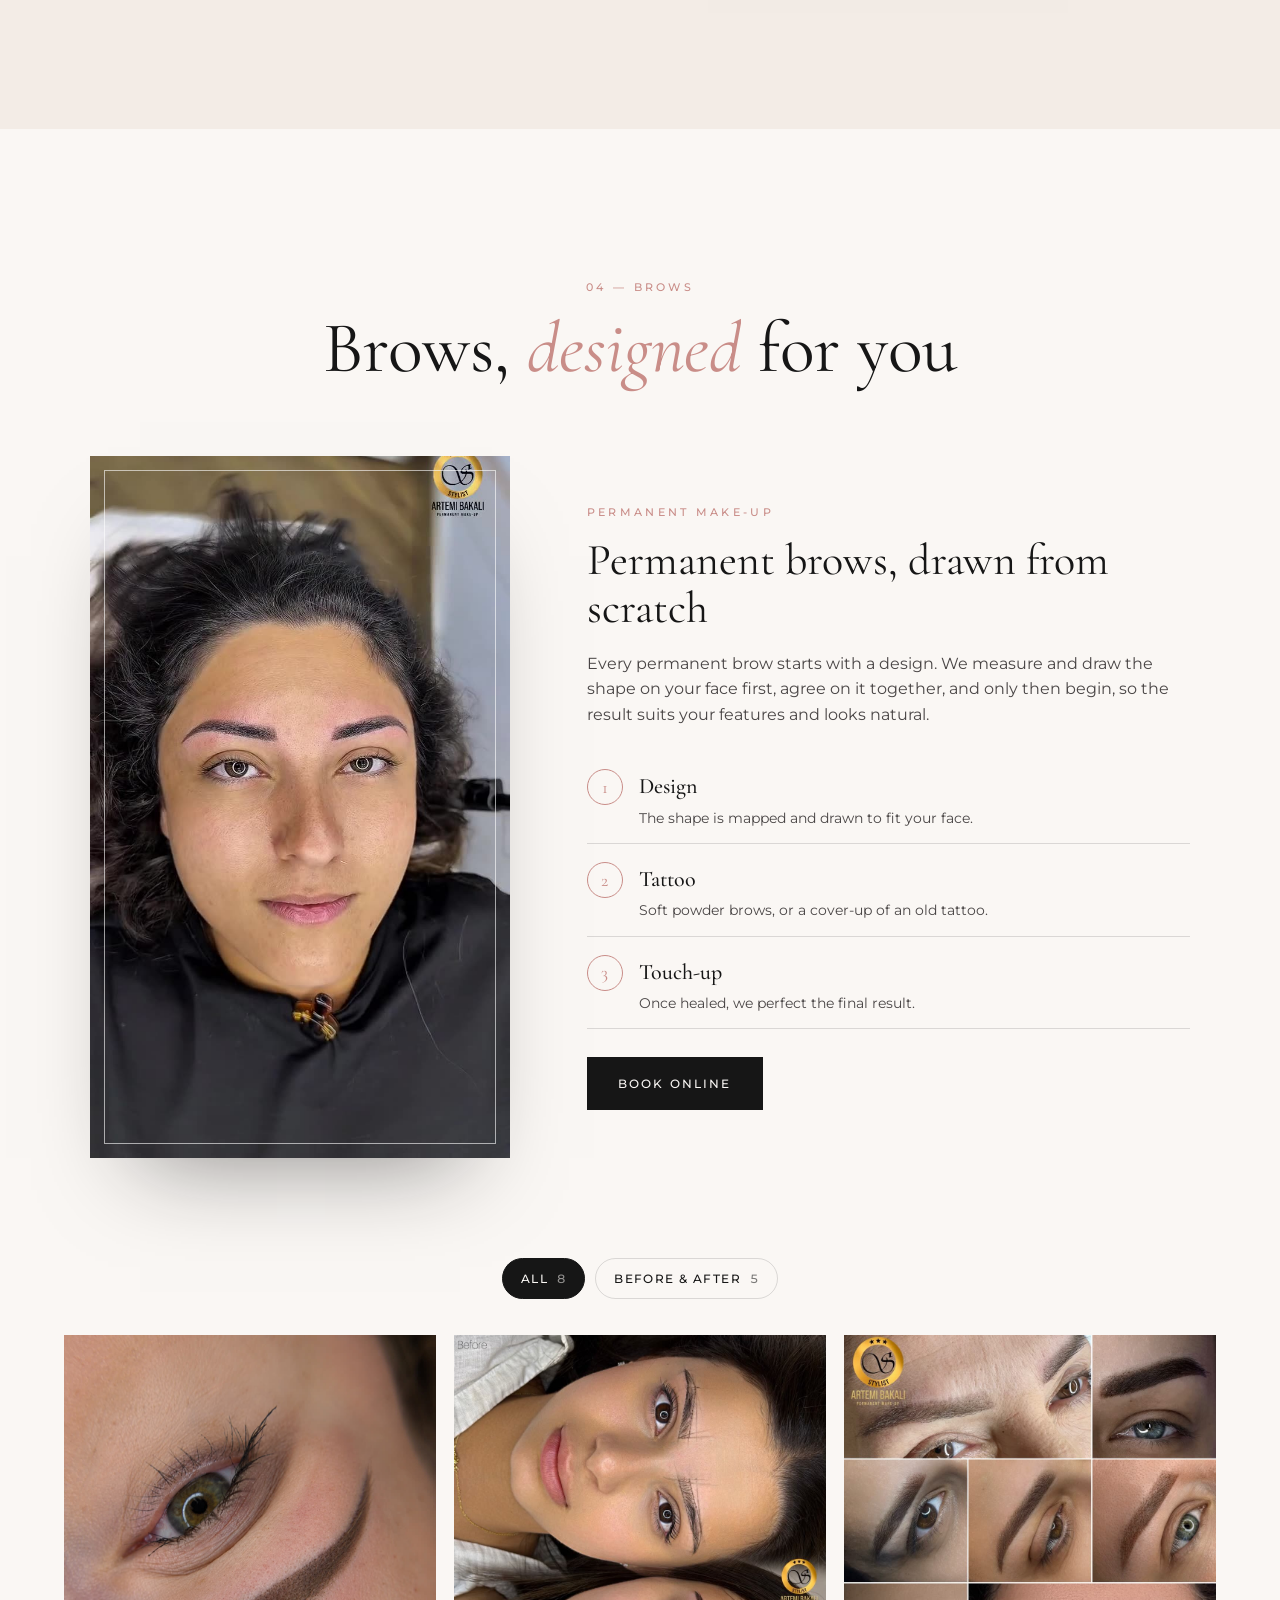
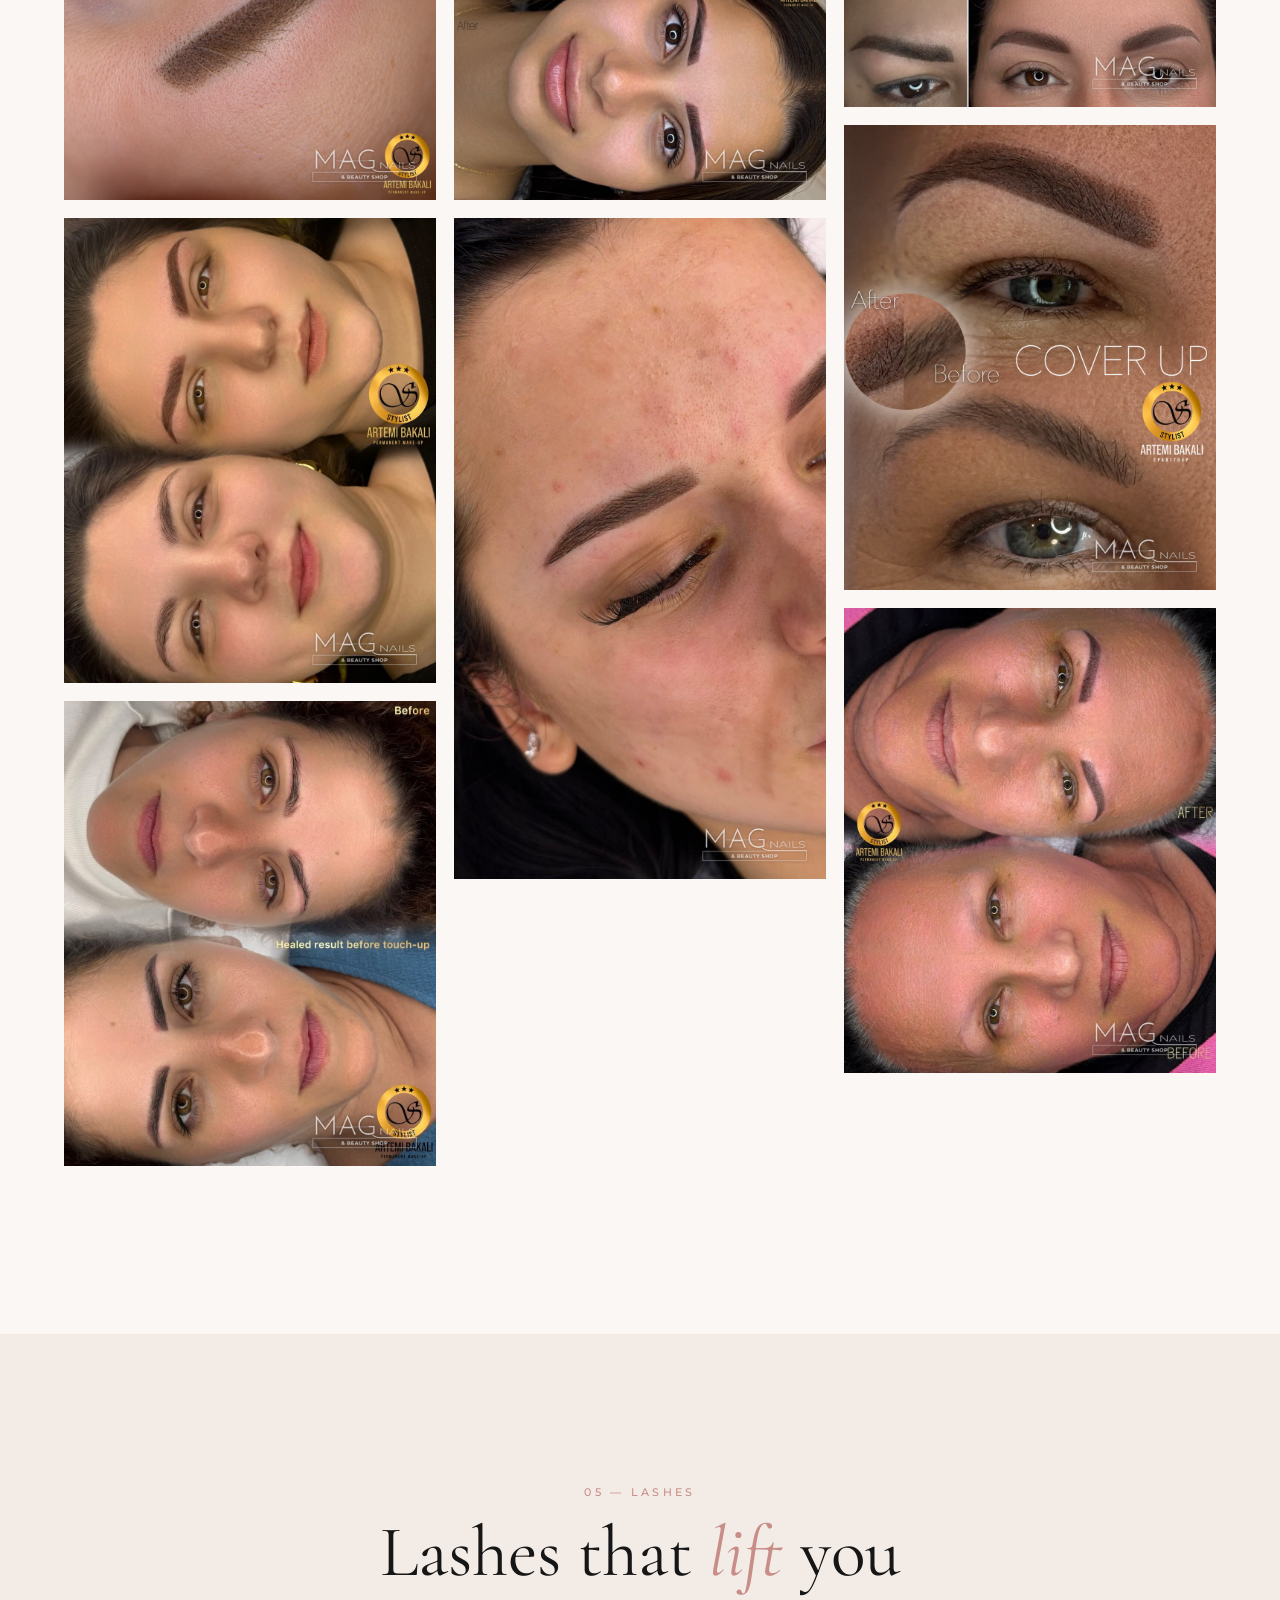
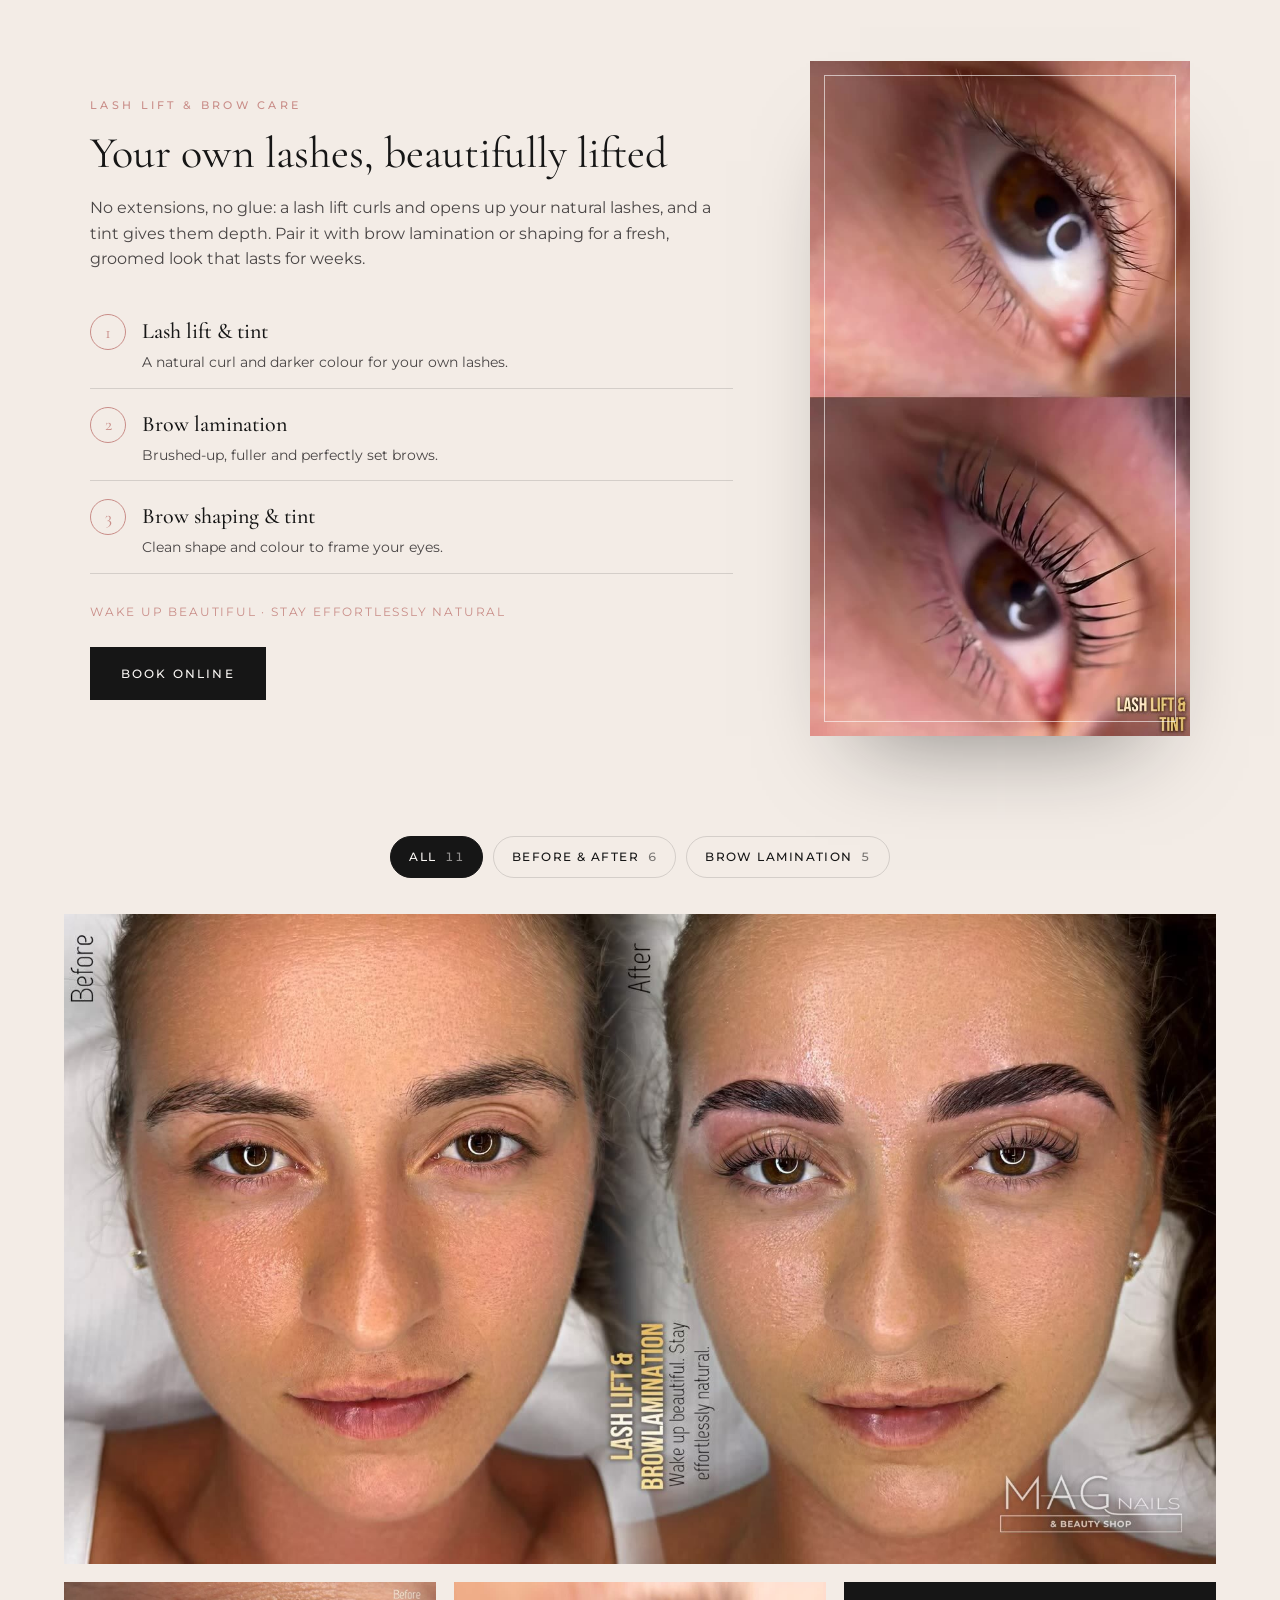
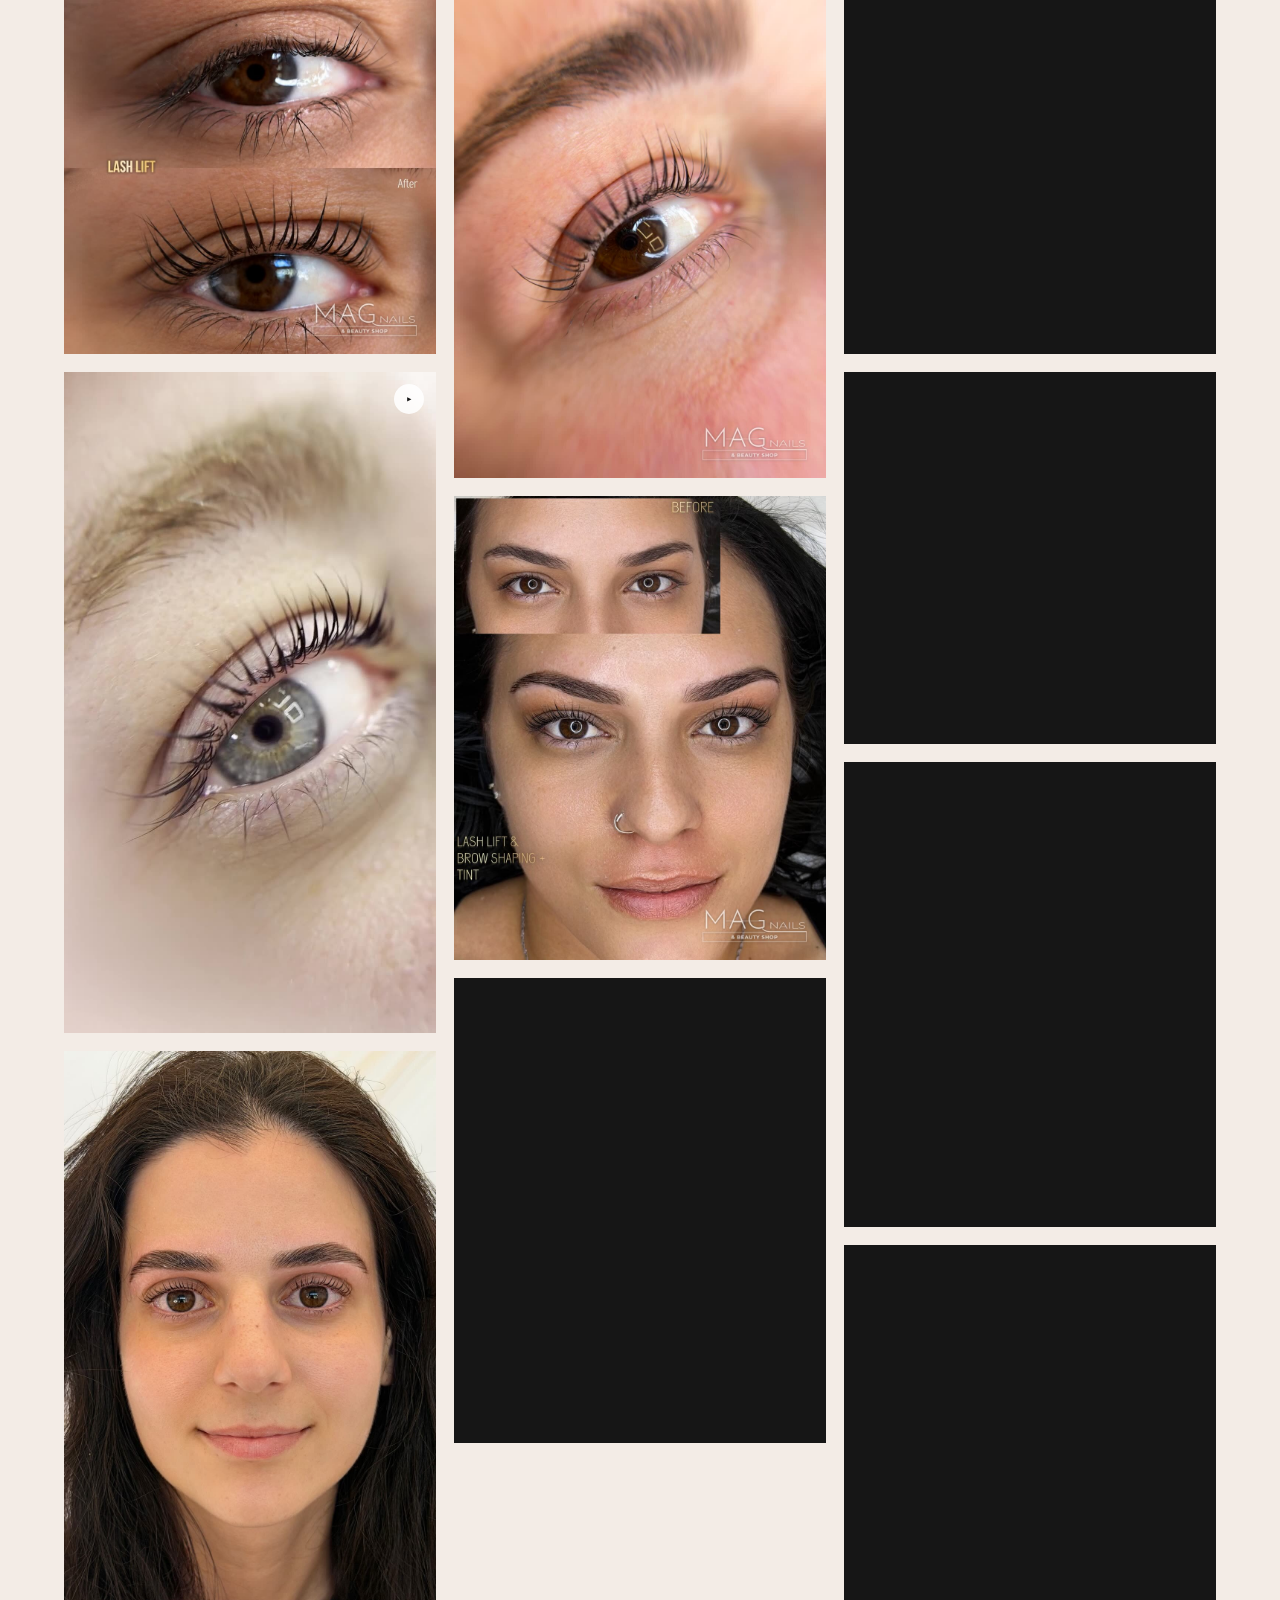
==== commit 231c7584: "Switch canonical, Open Graph, sitemap and robots URLs to magnails.gr Co-Authored-By: Claude Opus 5.5" ====
--- a/index.html
+++ b/index.html
@@ -6,7 +6,7 @@
   <meta name="google-site-verification" content="Uv1dC8LpjzOMIhAaL8R7p_6eumK1EtTuQMmzEdozshI" />
   <title>MAG Nails &amp; Beauty Shop</title>
   <meta name="description" content="MAG Nails & Beauty Shop — manicure, pedicure, gel, nail art and beauty treatments." />
-  <link rel="canonical" href="https://rodos-nails.pages.dev/" />
+  <link rel="canonical" href="https://magnails.gr/" />
   <link rel="icon" href="favicon.ico" sizes="any" />
   <link rel="icon" href="assets/favicon-32.png" type="image/png" sizes="32x32" />
   <link rel="icon" href="assets/icon-192.png" type="image/png" sizes="192x192" />
@@ -14,13 +14,13 @@
   <meta property="og:site_name" content="MAG Nails &amp; Beauty Shop" />
   <meta property="og:title" content="MAG Nails &amp; Beauty Shop · Rhodes" />
   <meta property="og:description" content="Nails, pedicure, permanent brows, lashes and lips in Rhodes. Book online." />
-  <meta property="og:url" content="https://rodos-nails.pages.dev/" />
-  <meta property="og:image" content="https://rodos-nails.pages.dev/assets/og-image.jpg" />
+  <meta property="og:url" content="https://magnails.gr/" />
+  <meta property="og:image" content="https://magnails.gr/assets/og-image.jpg" />
   <meta property="og:image:width" content="1200" />
   <meta property="og:image:height" content="630" />
   <meta property="og:image:alt" content="MAG Nails &amp; Beauty Shop logo" />
   <meta name="twitter:card" content="summary_large_image" />
-  <meta name="twitter:image" content="https://rodos-nails.pages.dev/assets/og-image.jpg" />
+  <meta name="twitter:image" content="https://magnails.gr/assets/og-image.jpg" />
   <link rel="apple-touch-icon" href="assets/apple-touch-icon.png" />
   <link rel="preconnect" href="https://fonts.googleapis.com" />
   <link rel="preconnect" href="https://fonts.gstatic.com" crossorigin />
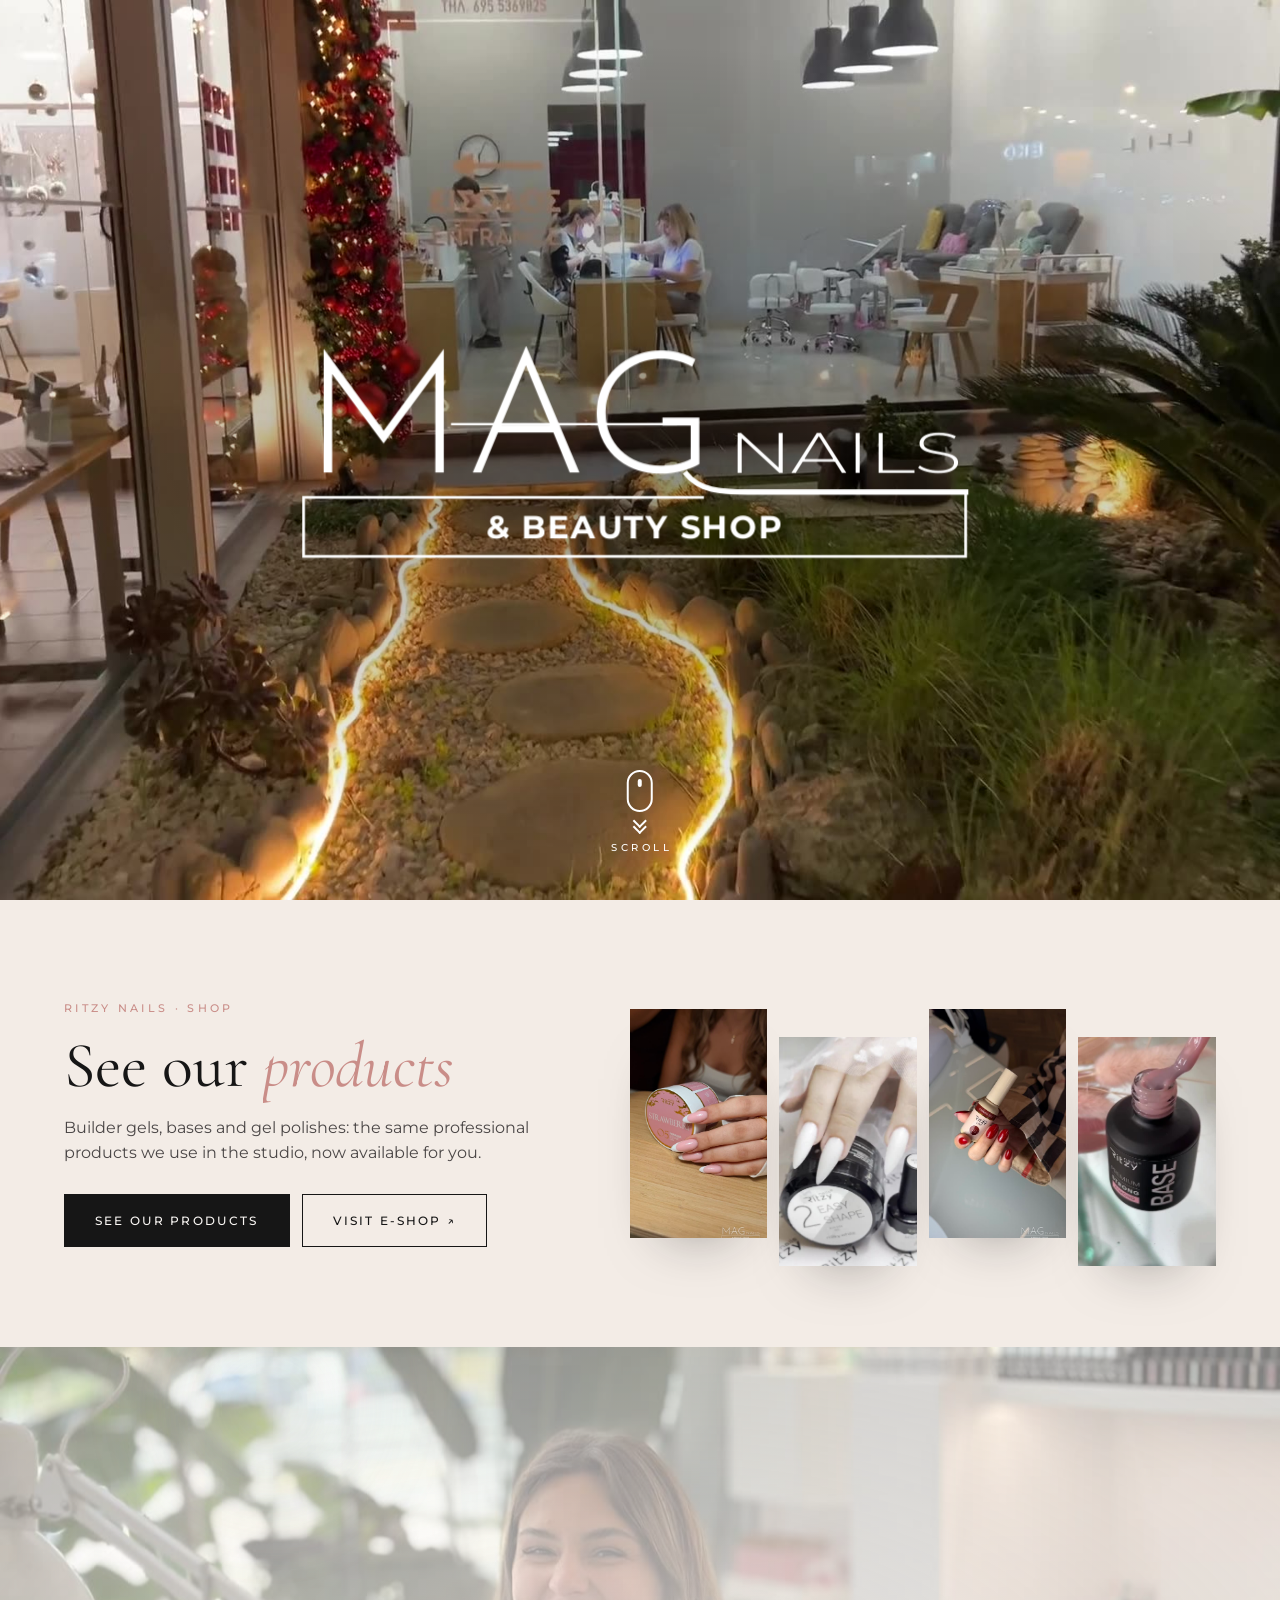
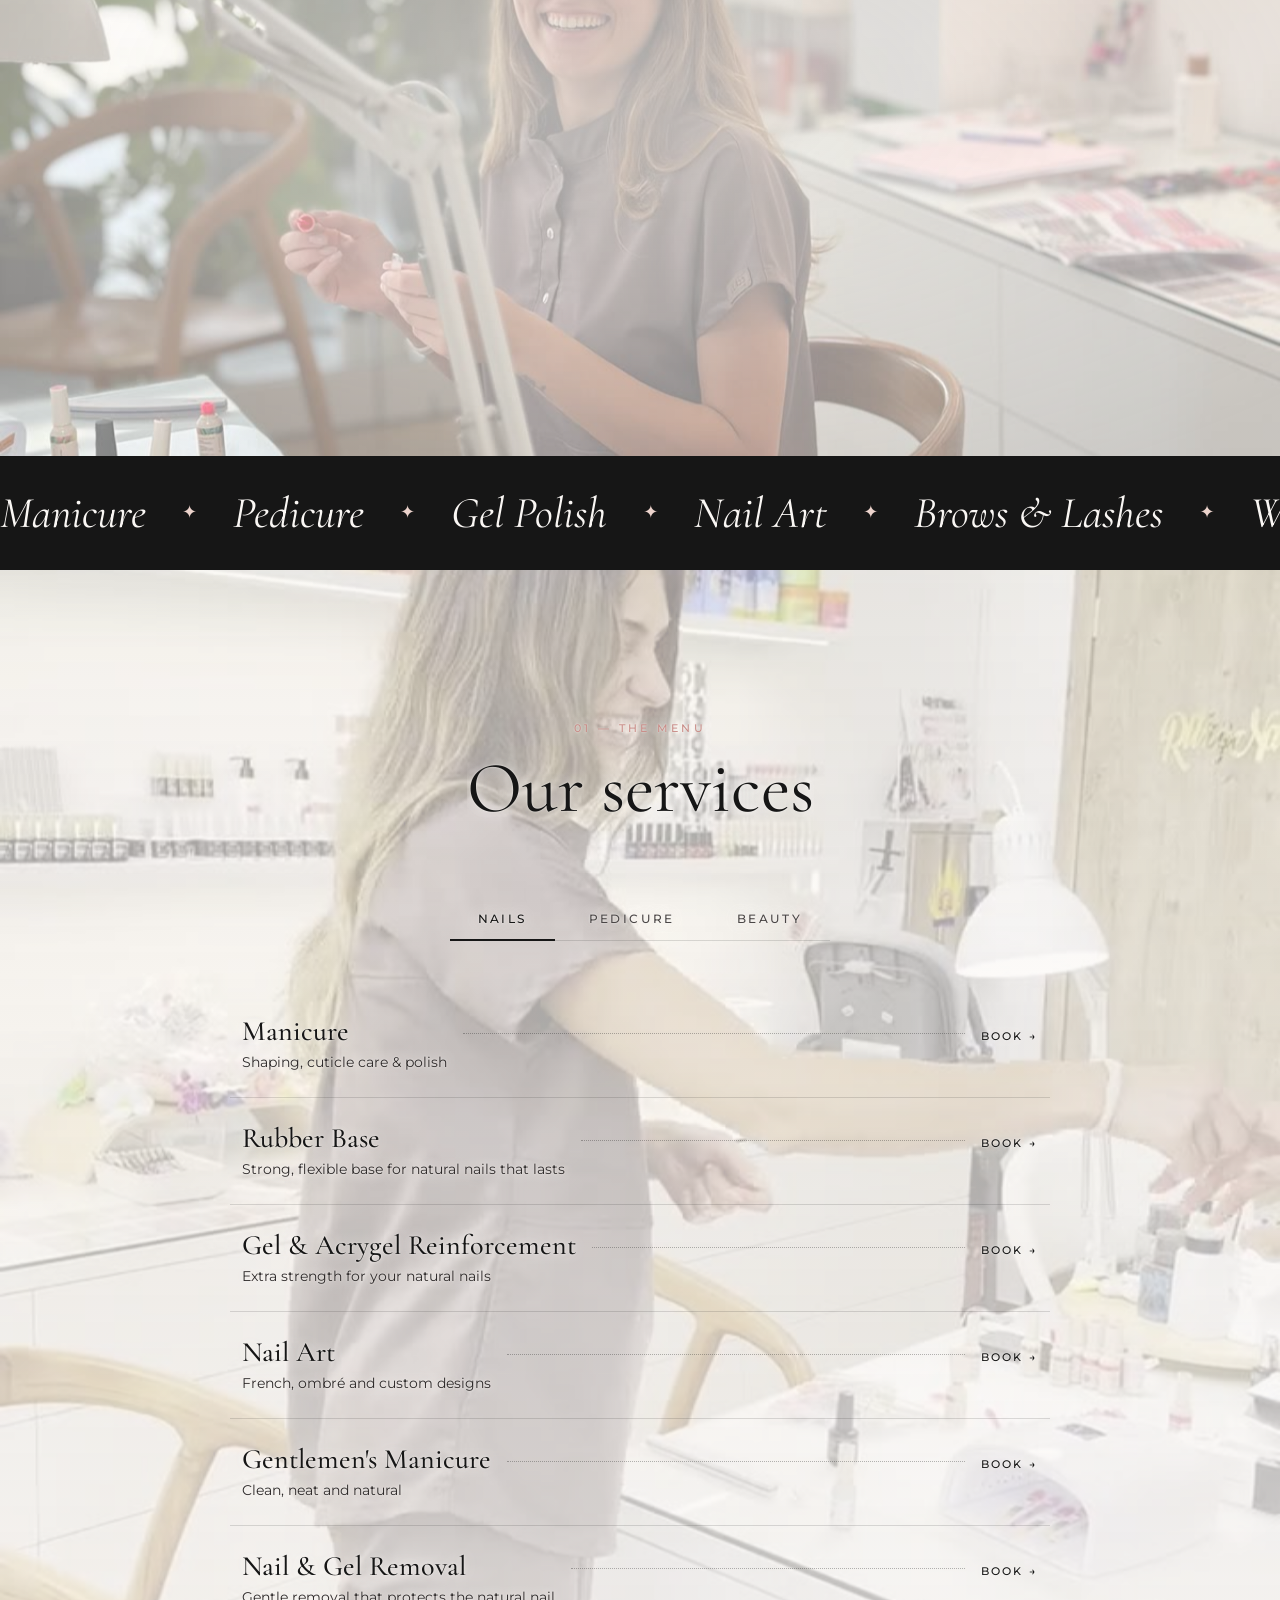
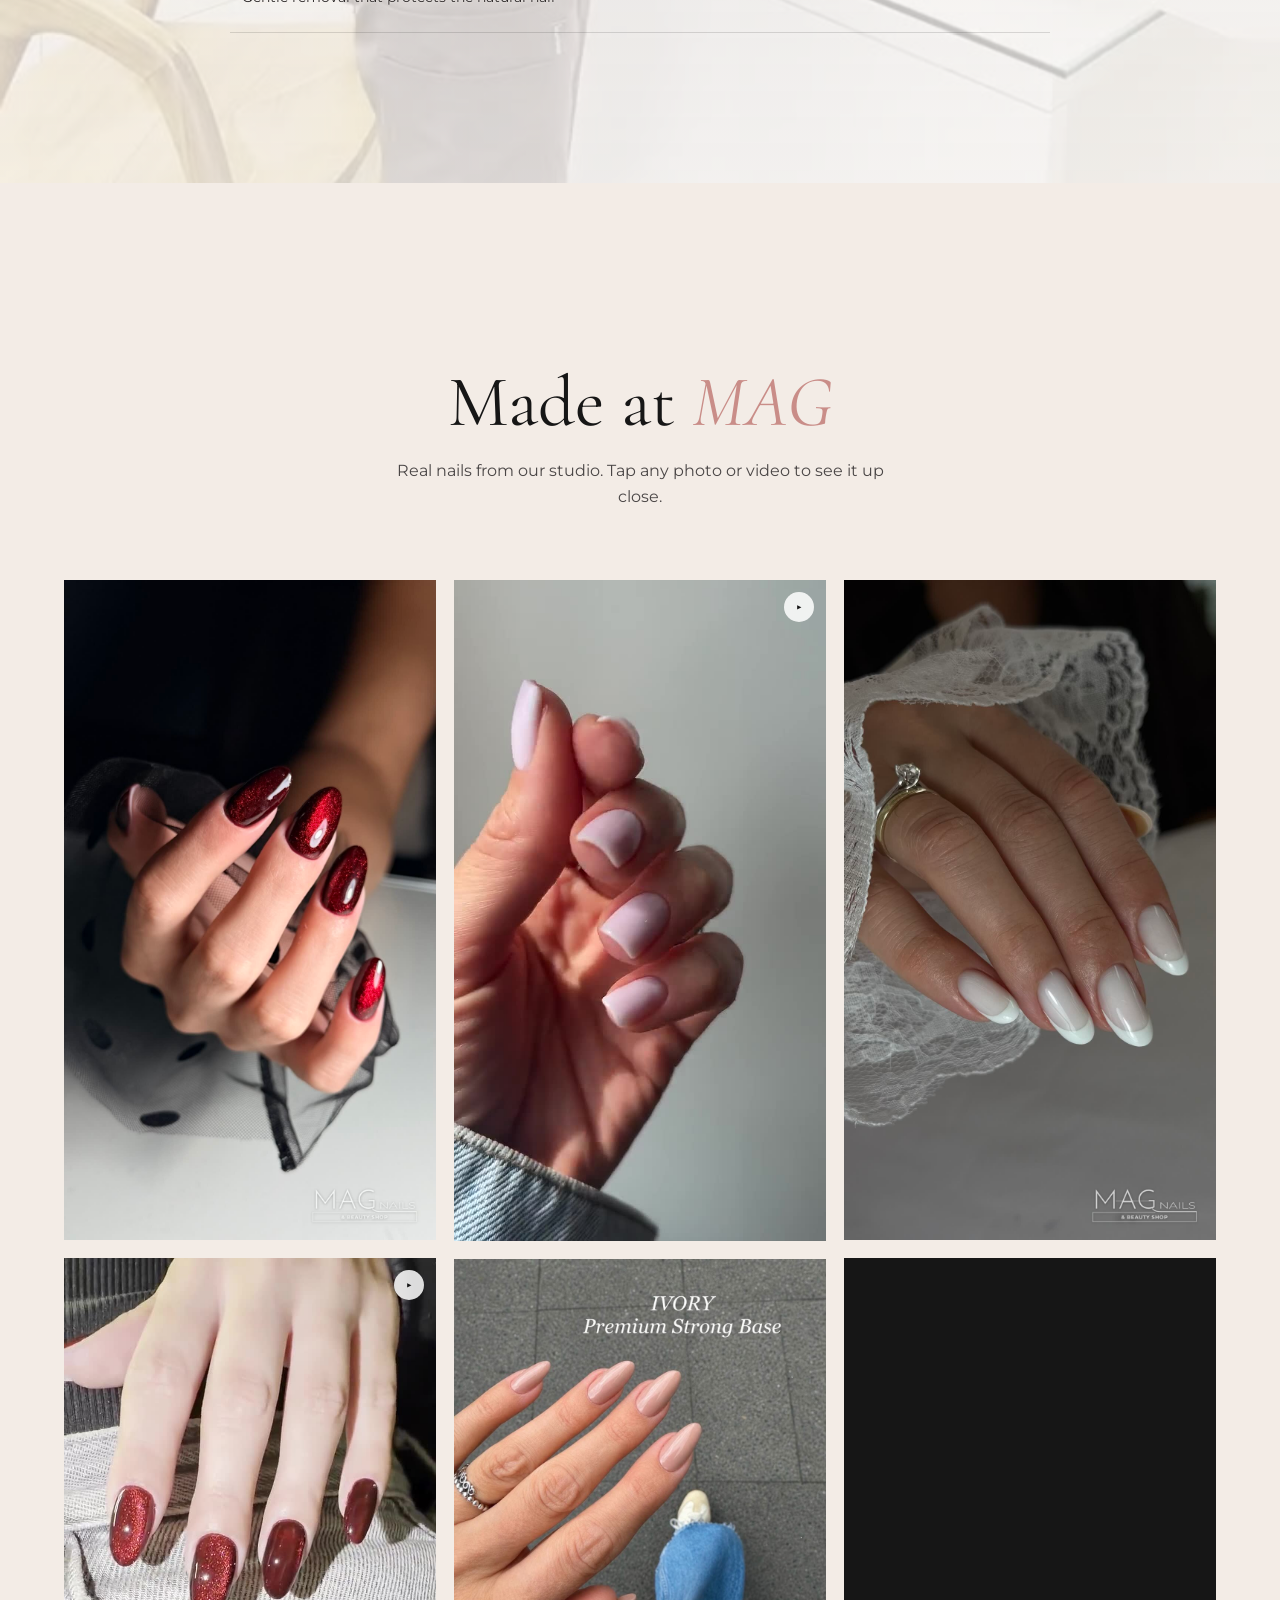
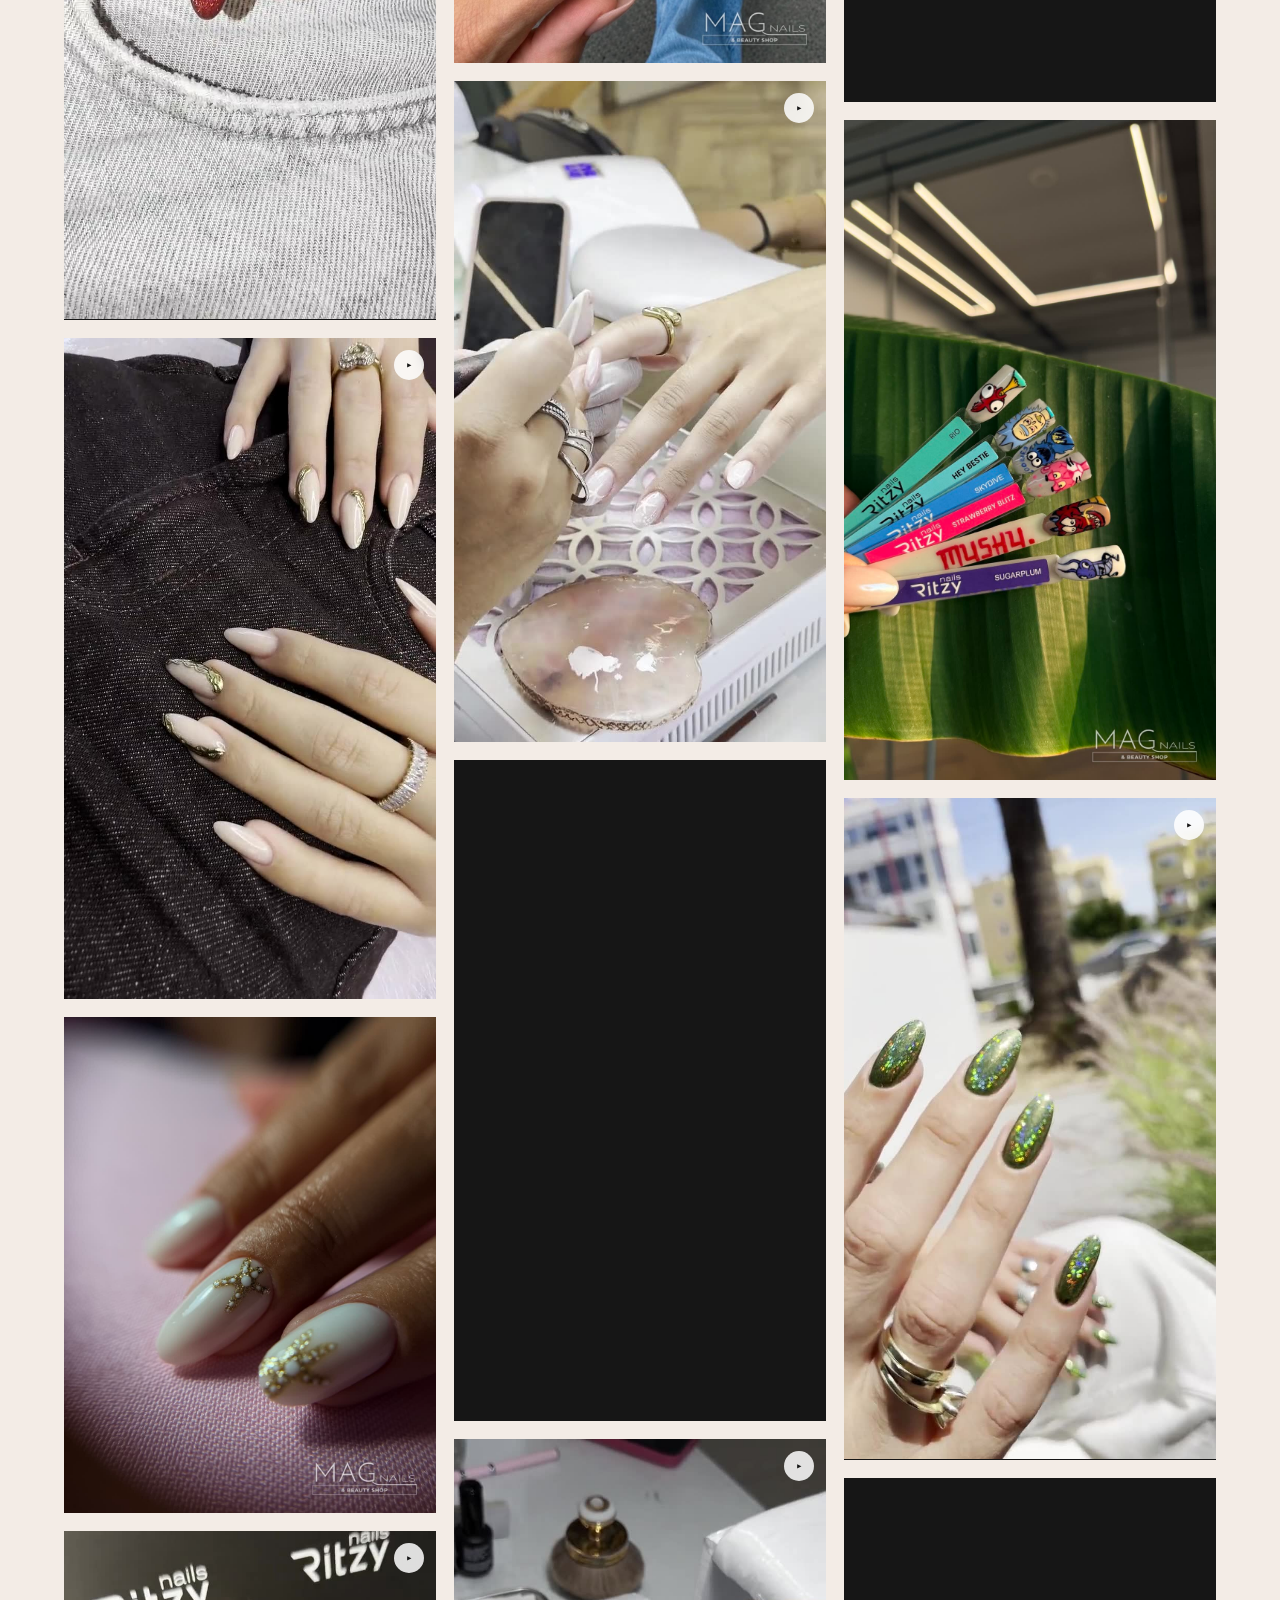
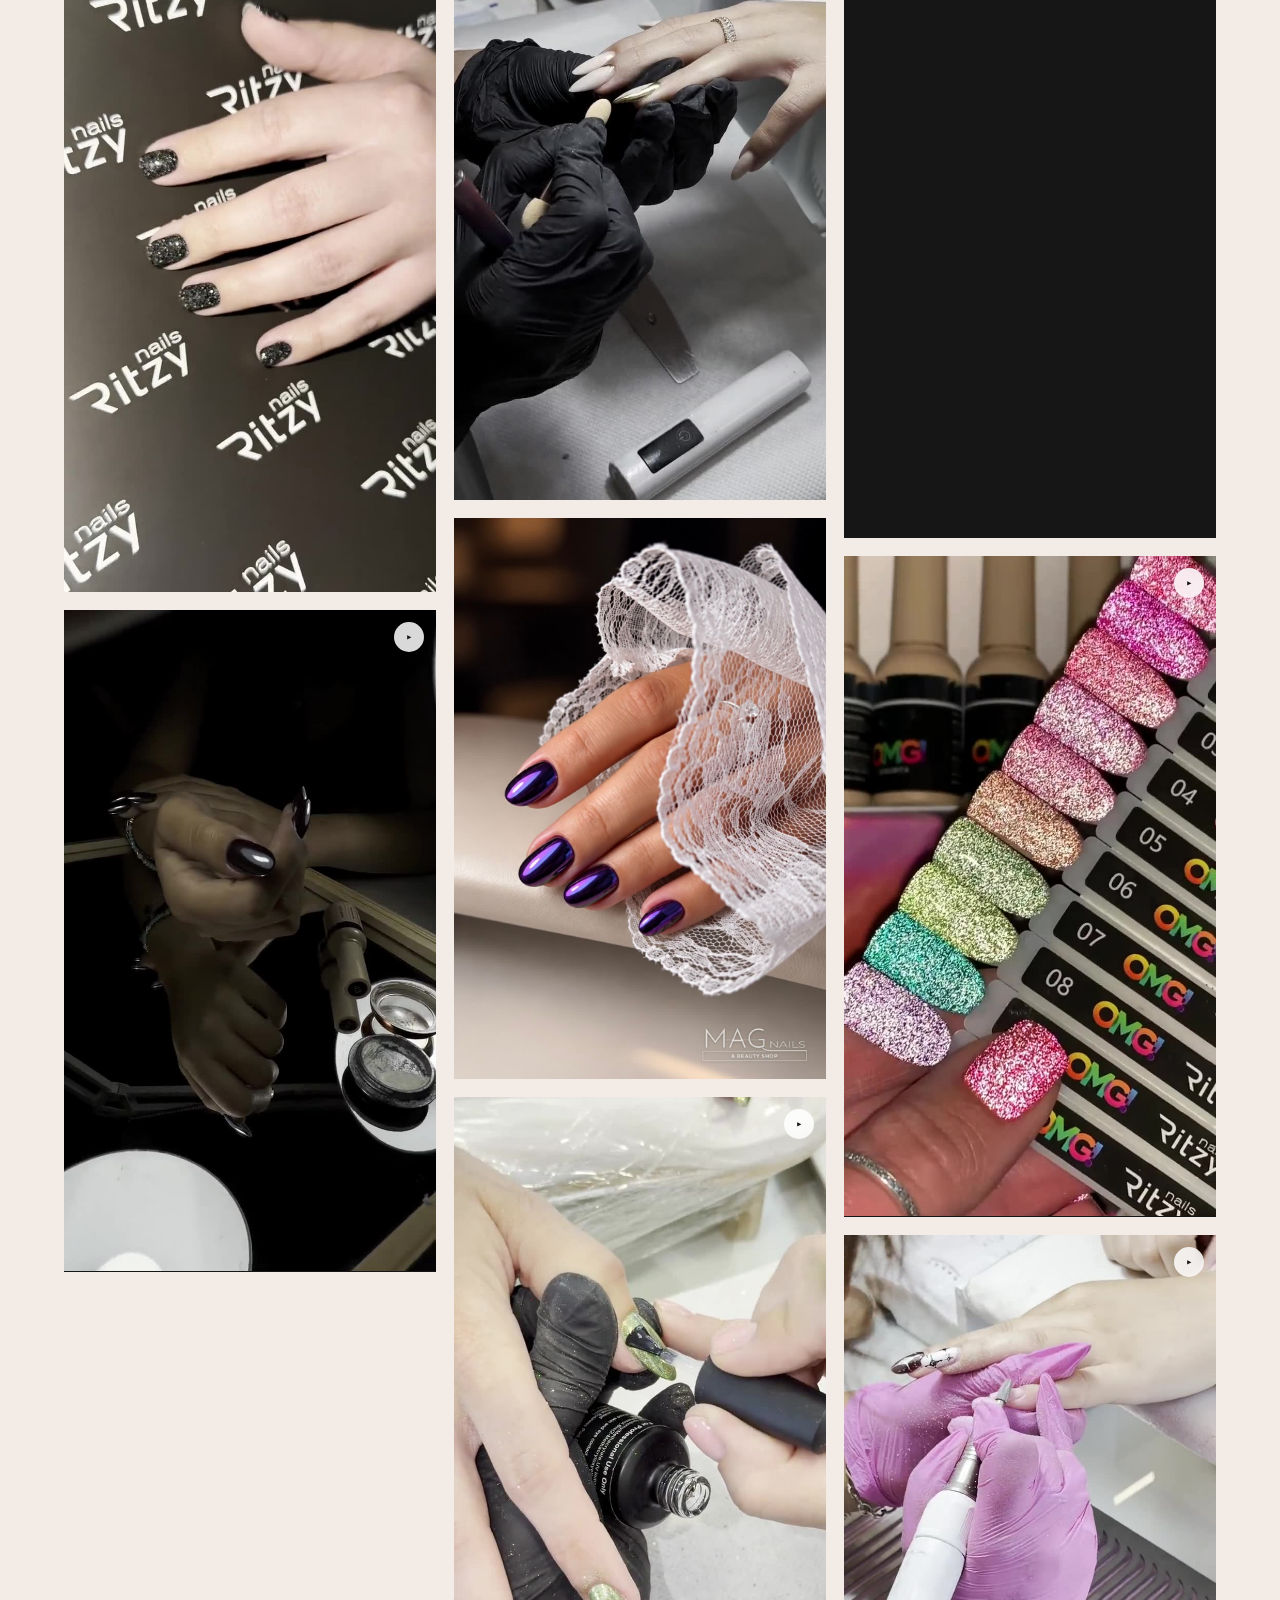
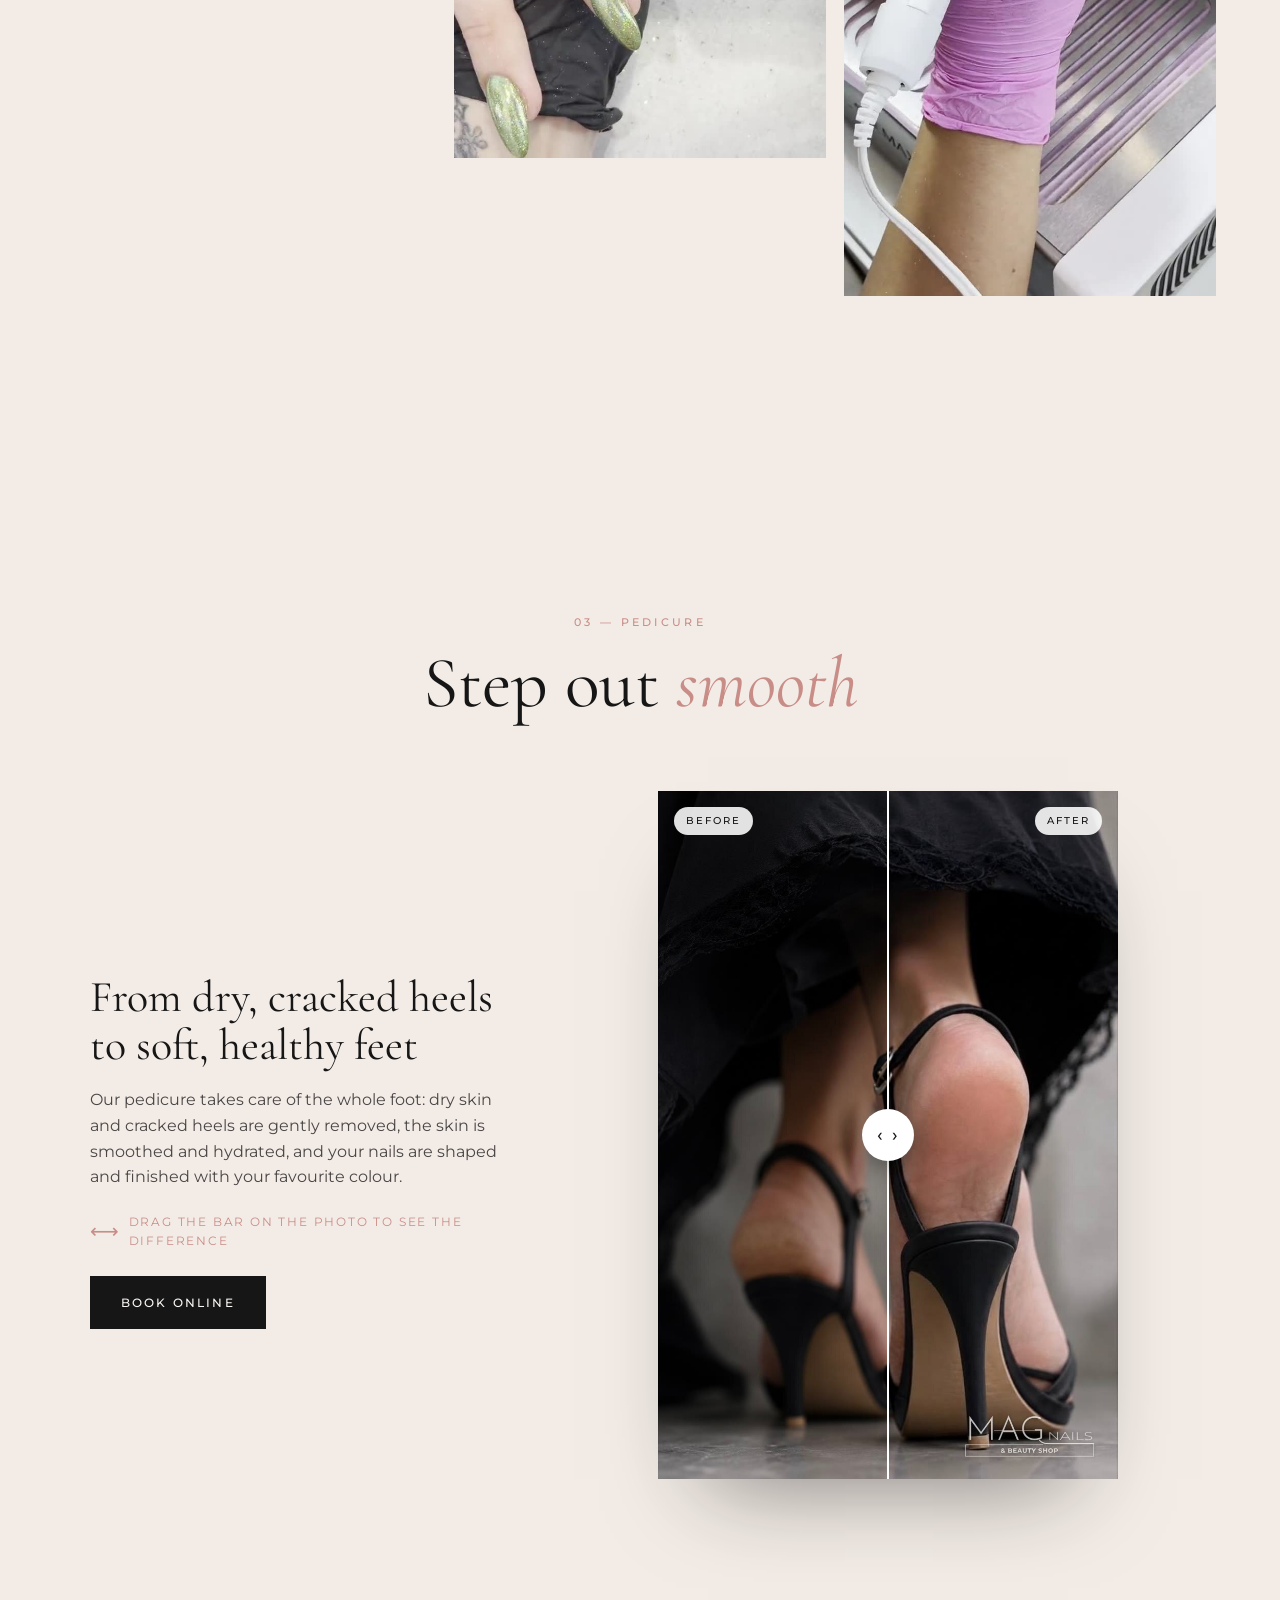
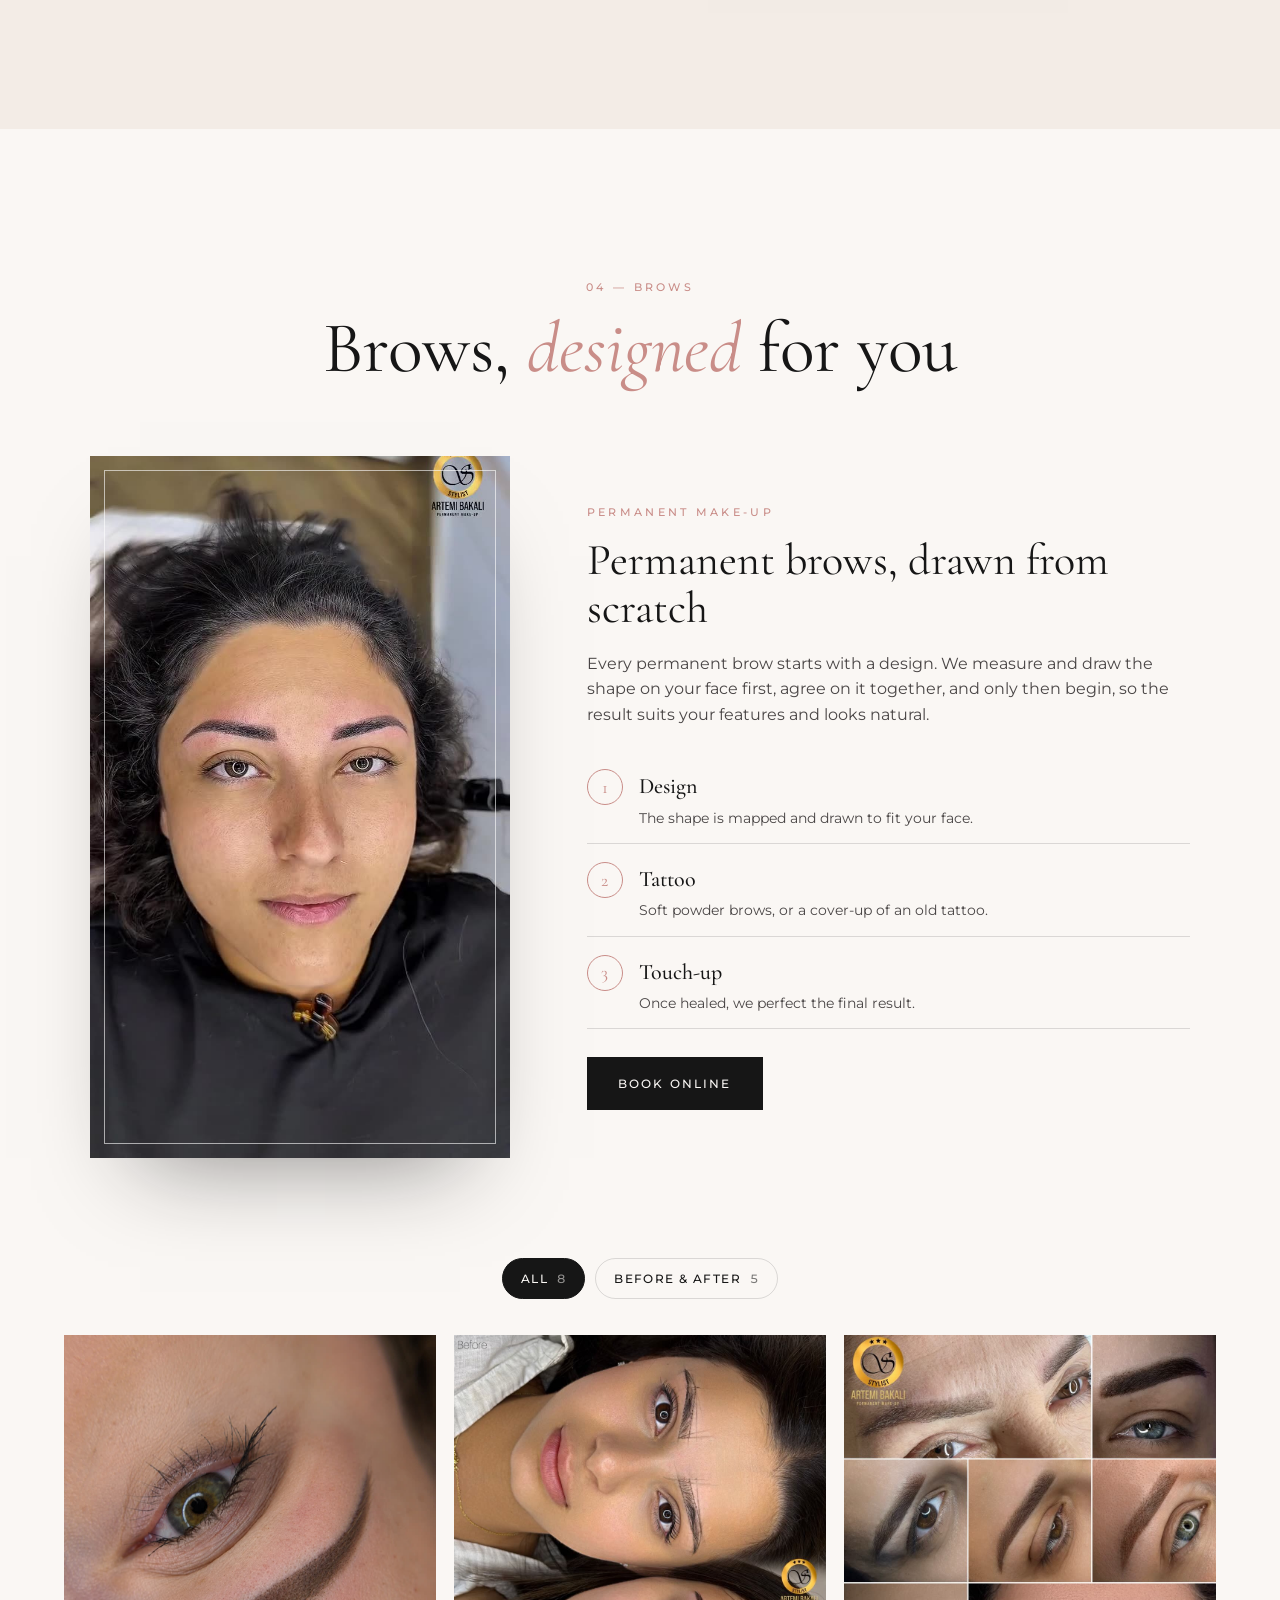
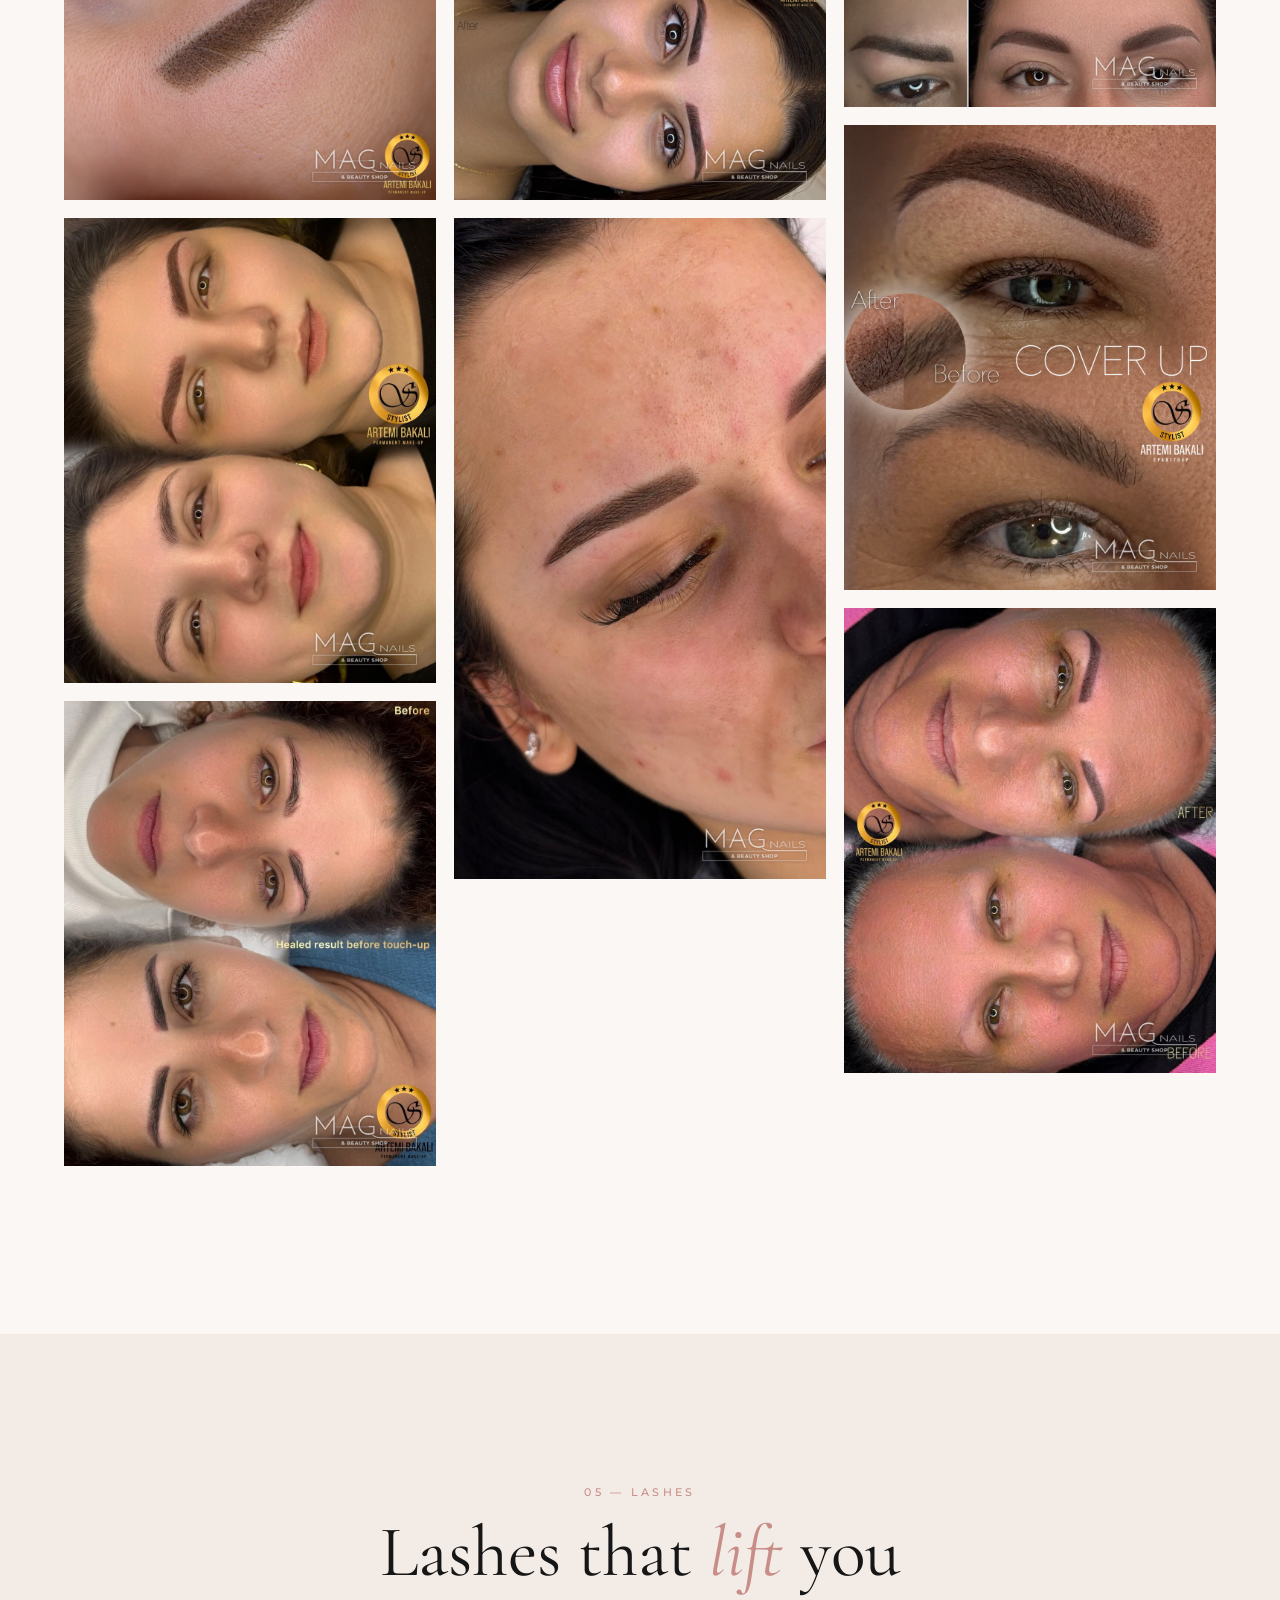
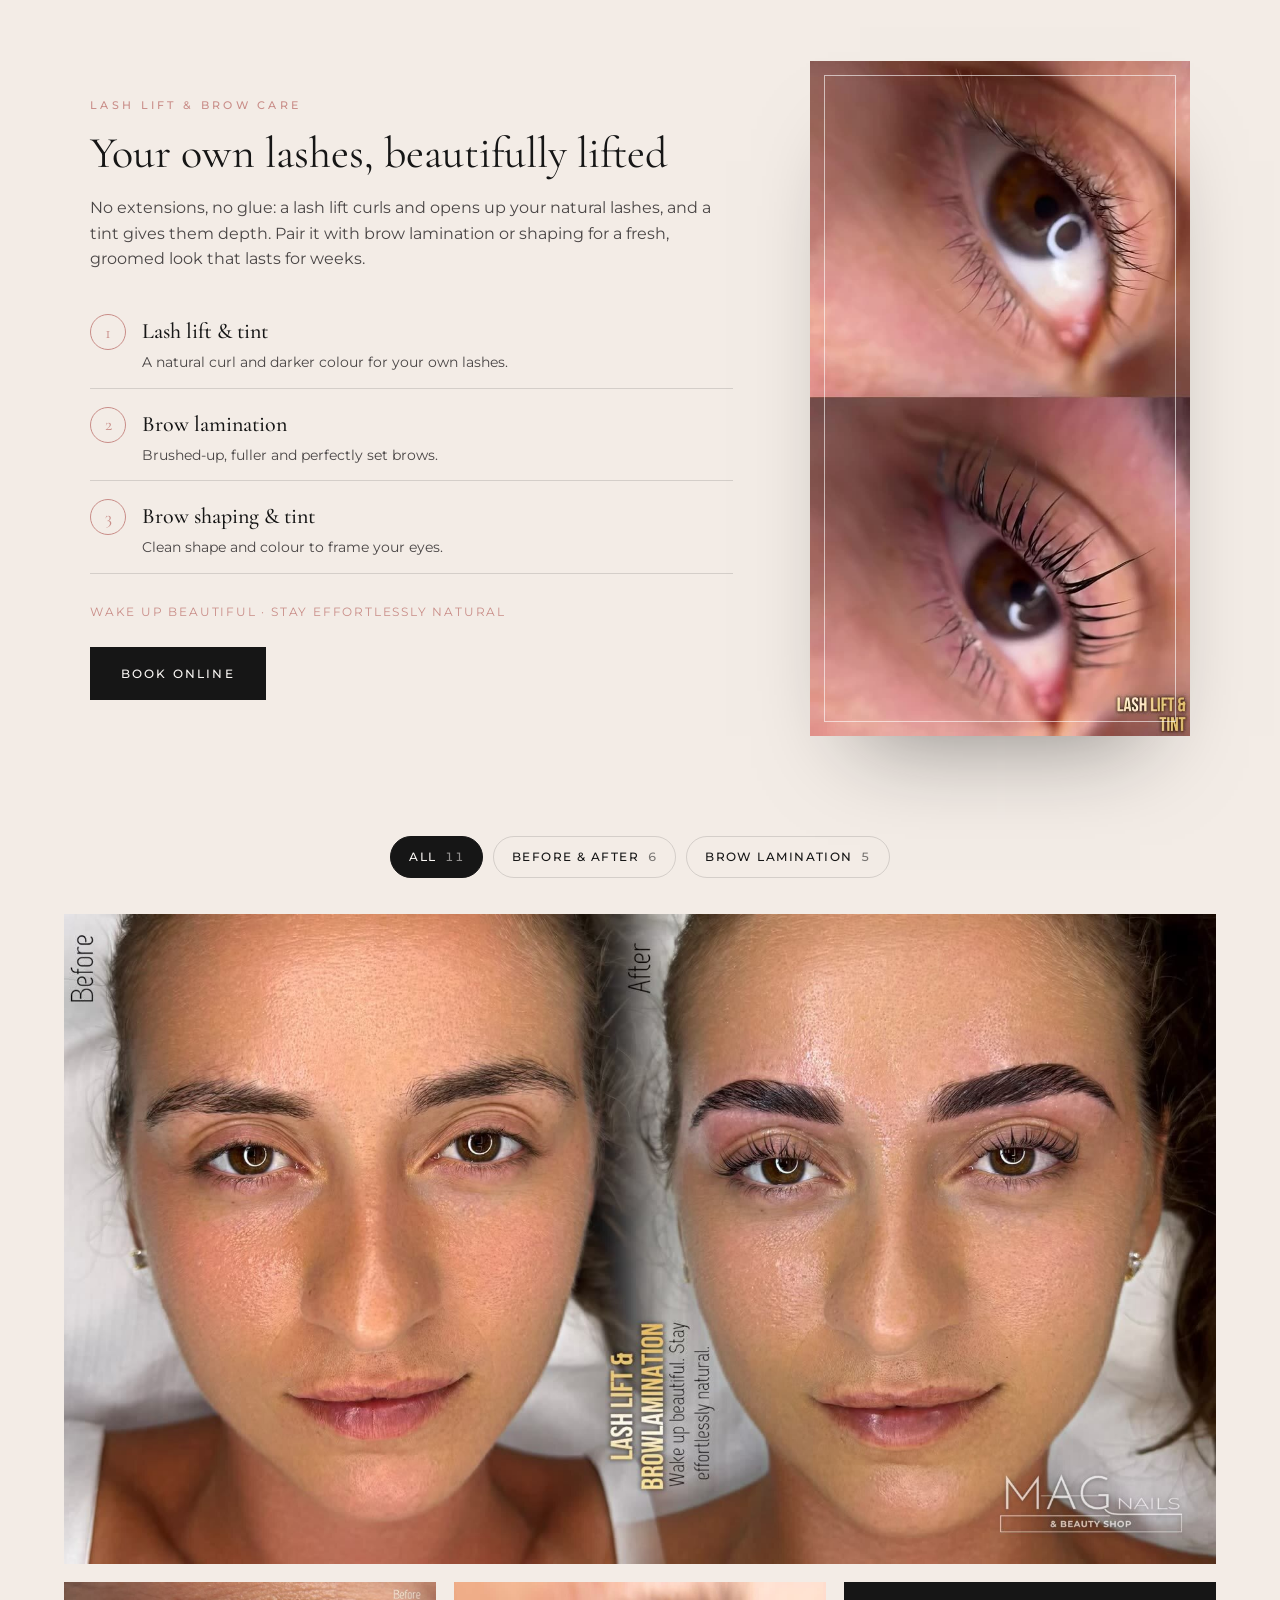
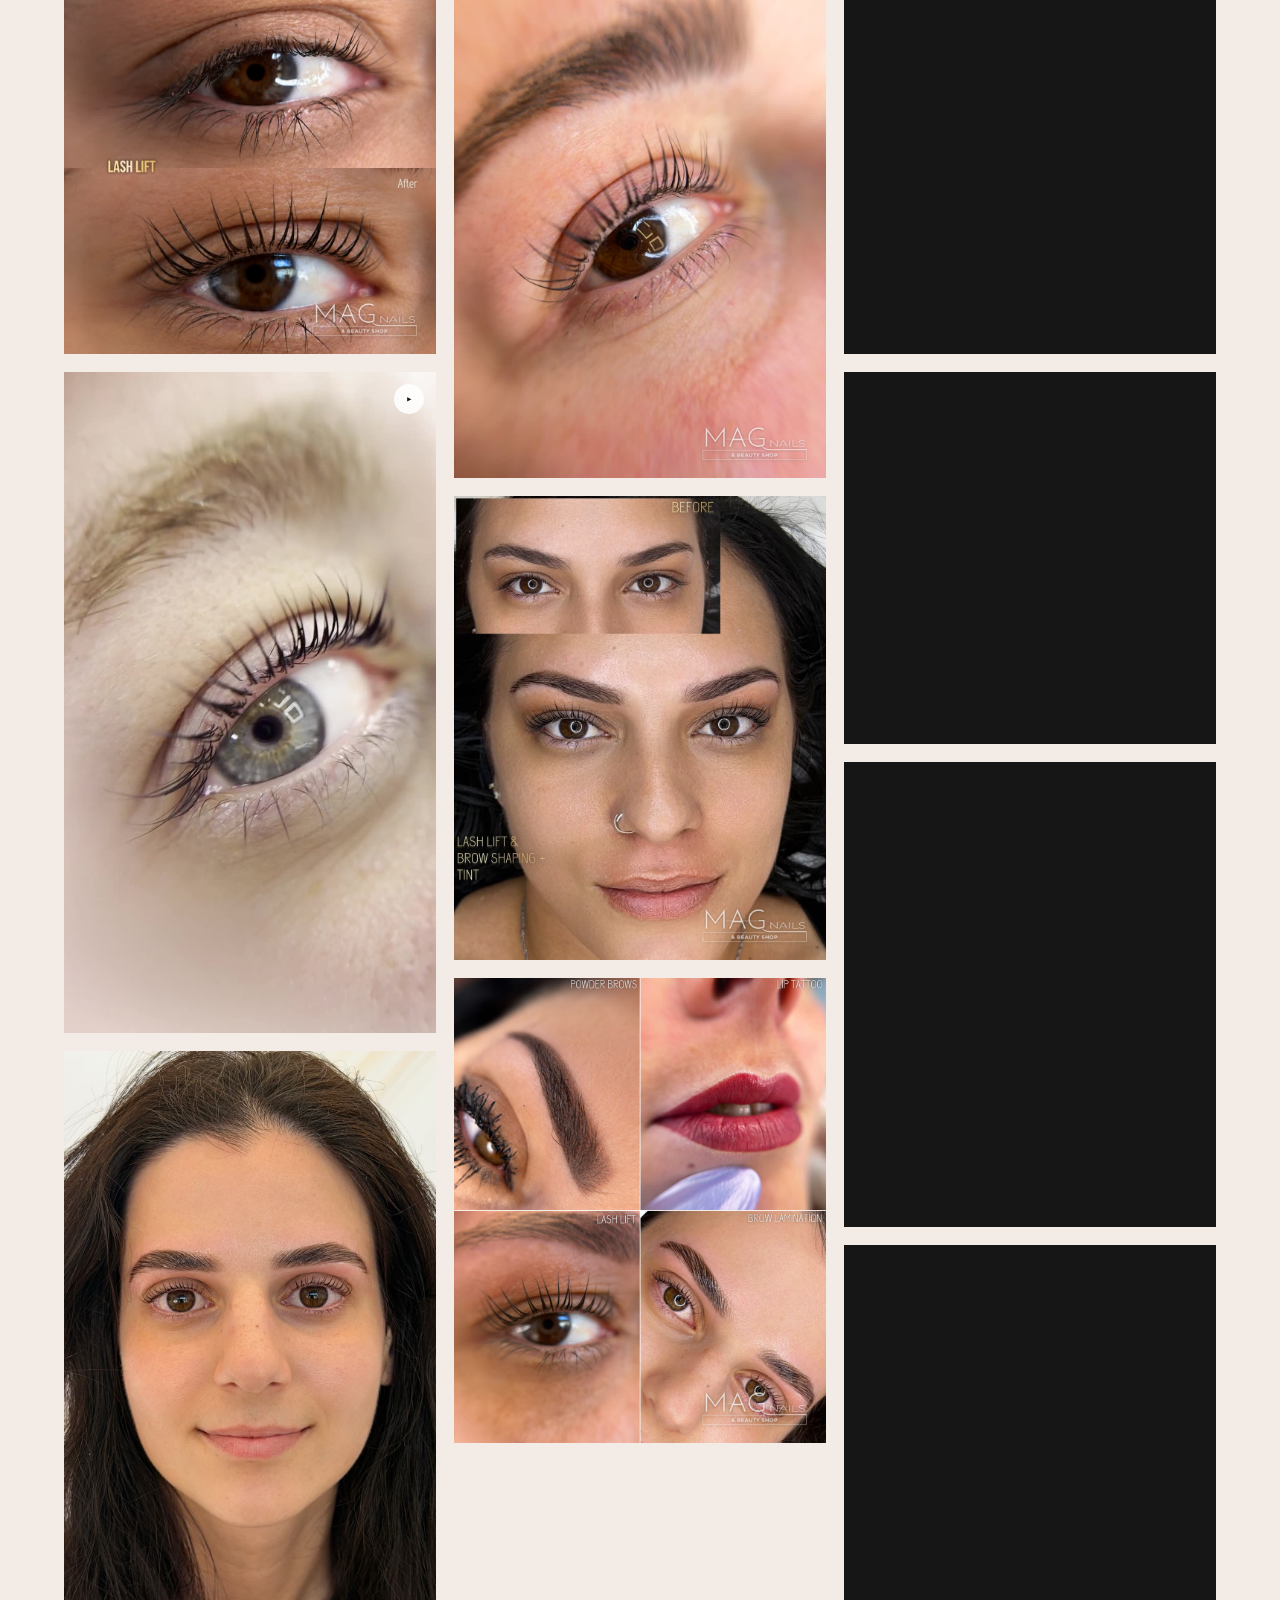
==== commit be74e488: "Add Greek version (/el/) with language switch, hreflang and sitemap tools/build-el.py generates el/i" ====
--- a/index.html
+++ b/index.html
@@ -7,6 +7,9 @@
   <title>MAG Nails &amp; Beauty Shop</title>
   <meta name="description" content="MAG Nails & Beauty Shop — manicure, pedicure, gel, nail art and beauty treatments." />
   <link rel="canonical" href="https://magnails.gr/" />
+  <link rel="alternate" hreflang="en" href="https://magnails.gr/" />
+  <link rel="alternate" hreflang="el" href="https://magnails.gr/el/" />
+  <link rel="alternate" hreflang="x-default" href="https://magnails.gr/" />
   <link rel="icon" href="favicon.ico" sizes="any" />
   <link rel="icon" href="assets/favicon-32.png" type="image/png" sizes="32x32" />
   <link rel="icon" href="assets/icon-192.png" type="image/png" sizes="192x192" />
@@ -78,6 +81,7 @@
       <a href="#about">About</a>
       <a href="#hours">Hours</a>
       <a href="#visit">Visit</a>
+      <a href="el/" class="lang-switch" hreflang="el" lang="el">ΕΛ</a>
       <a href="#book" class="btn btn--small magnetic" data-config="treatwell" target="_blank" rel="noopener">Book now</a>
     </nav>
     <button class="nav__toggle" aria-label="Open menu" aria-expanded="false" aria-controls="menu">
--- a/css/style.css
+++ b/css/style.css
@@ -919,3 +919,22 @@
 .ritzy-anim.is-drawn .rz-nails { animation: logoRise .9s var(--ease) .65s forwards; }
 .ritzy-anim.is-drawn .rz-reg { animation: logoRise .6s var(--ease) .95s forwards; }
 .phero__x { opacity: 0; animation: logoRise .8s var(--ease) .2s forwards; transform: translateY(10px); }
+.day.is-today .day__name:lang(el)::after { content: "Σήμερα"; }
+
+/* ---------- Language switch (EN / ΕΛ) ---------- */
+.lang-switch {
+  display: inline-grid; place-items: center; min-width: 38px; height: 32px; padding: 0 8px;
+  border: 1px solid var(--line); border-radius: 20px;
+  font-size: 11px !important; font-weight: 600; letter-spacing: .12em !important;
+  transition: background .3s, color .3s, border-color .3s;
+}
+.lang-switch::after { display: none !important; }
+.lang-switch:hover { background: var(--ink); color: var(--paper); border-color: var(--ink); }
+@media (max-width: 1280px) {
+  .nav__links .lang-switch { font-family: var(--f-sans) !important; font-size: 14px !important; height: 40px; min-width: 56px; border-color: rgba(255,255,255,.4); }
+}
+/* tighter desktop nav so both languages fit next to the logo */
+@media (min-width: 1281px) and (max-width: 1700px) {
+  .nav__links { gap: clamp(14px, 1.5vw, 26px); }
+  .nav__links a:not(.btn):not(.lang-switch) { font-size: 11px; letter-spacing: .12em; }
+}
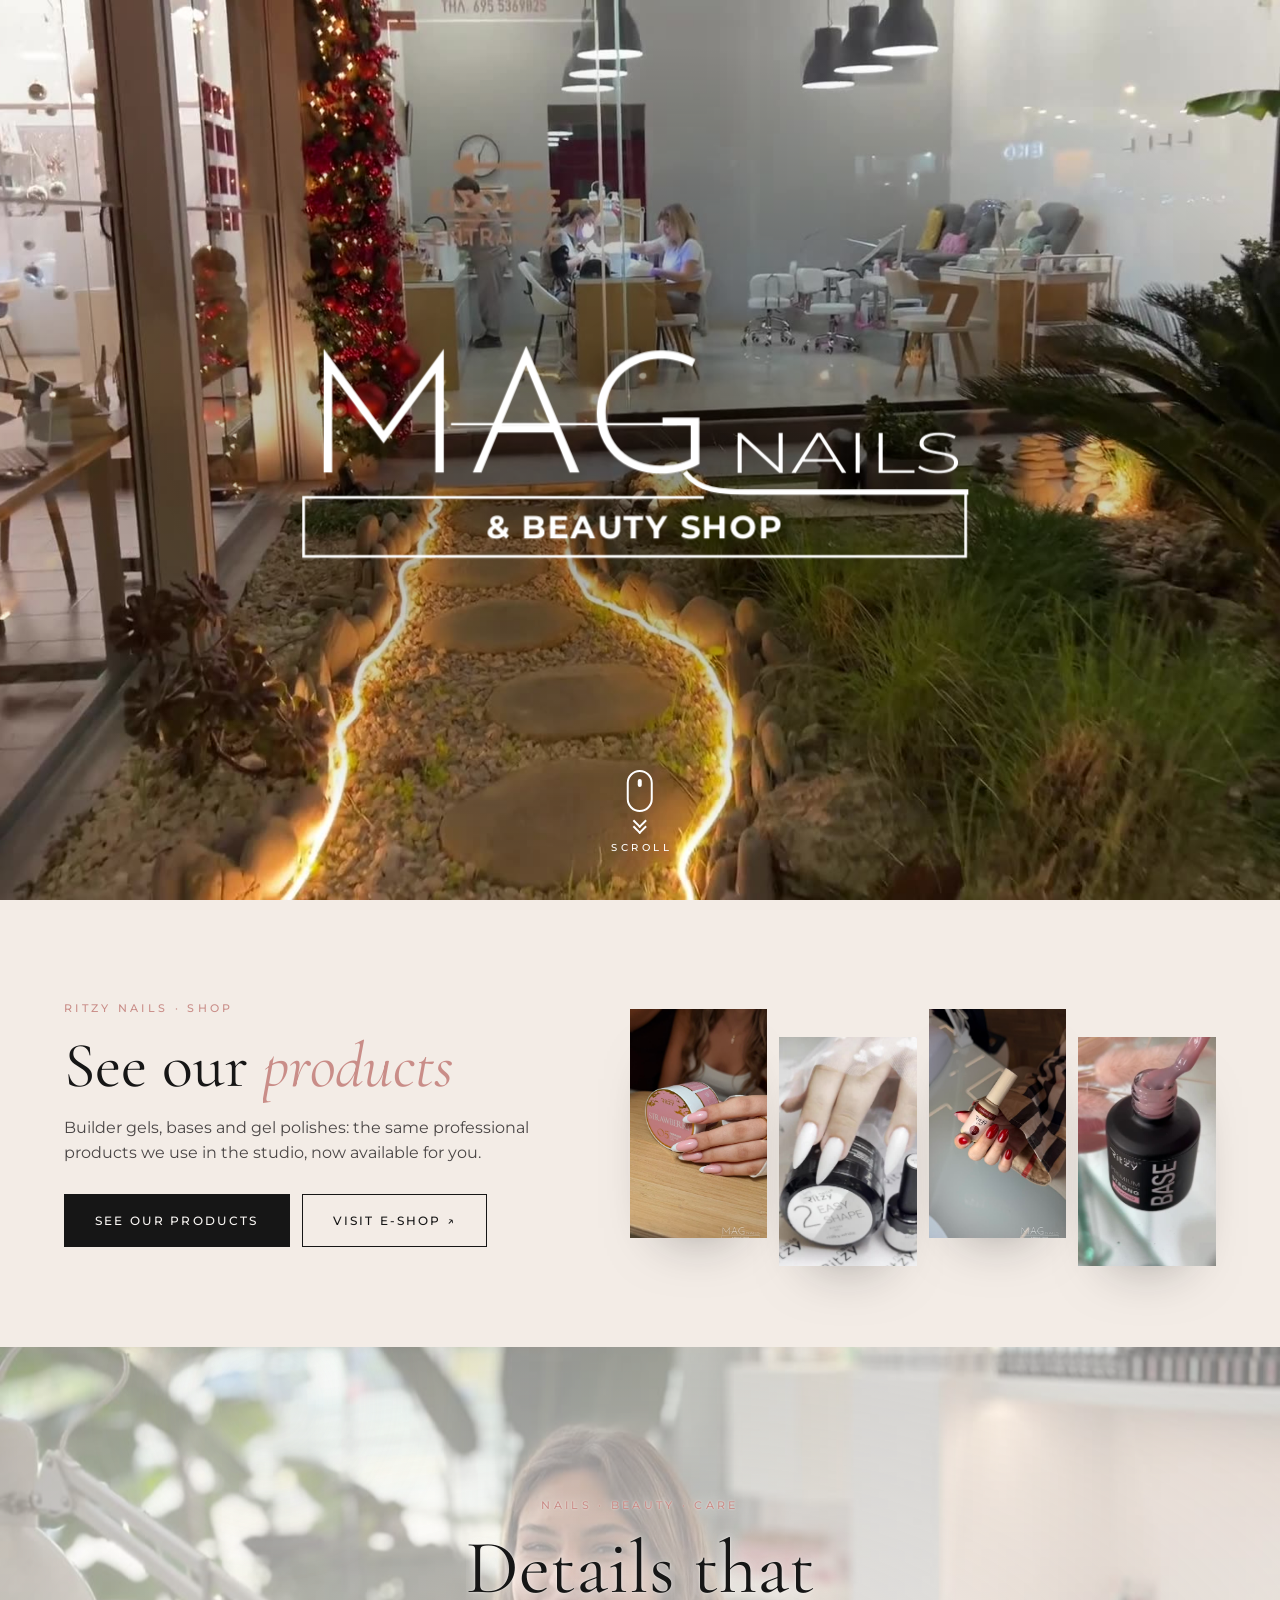
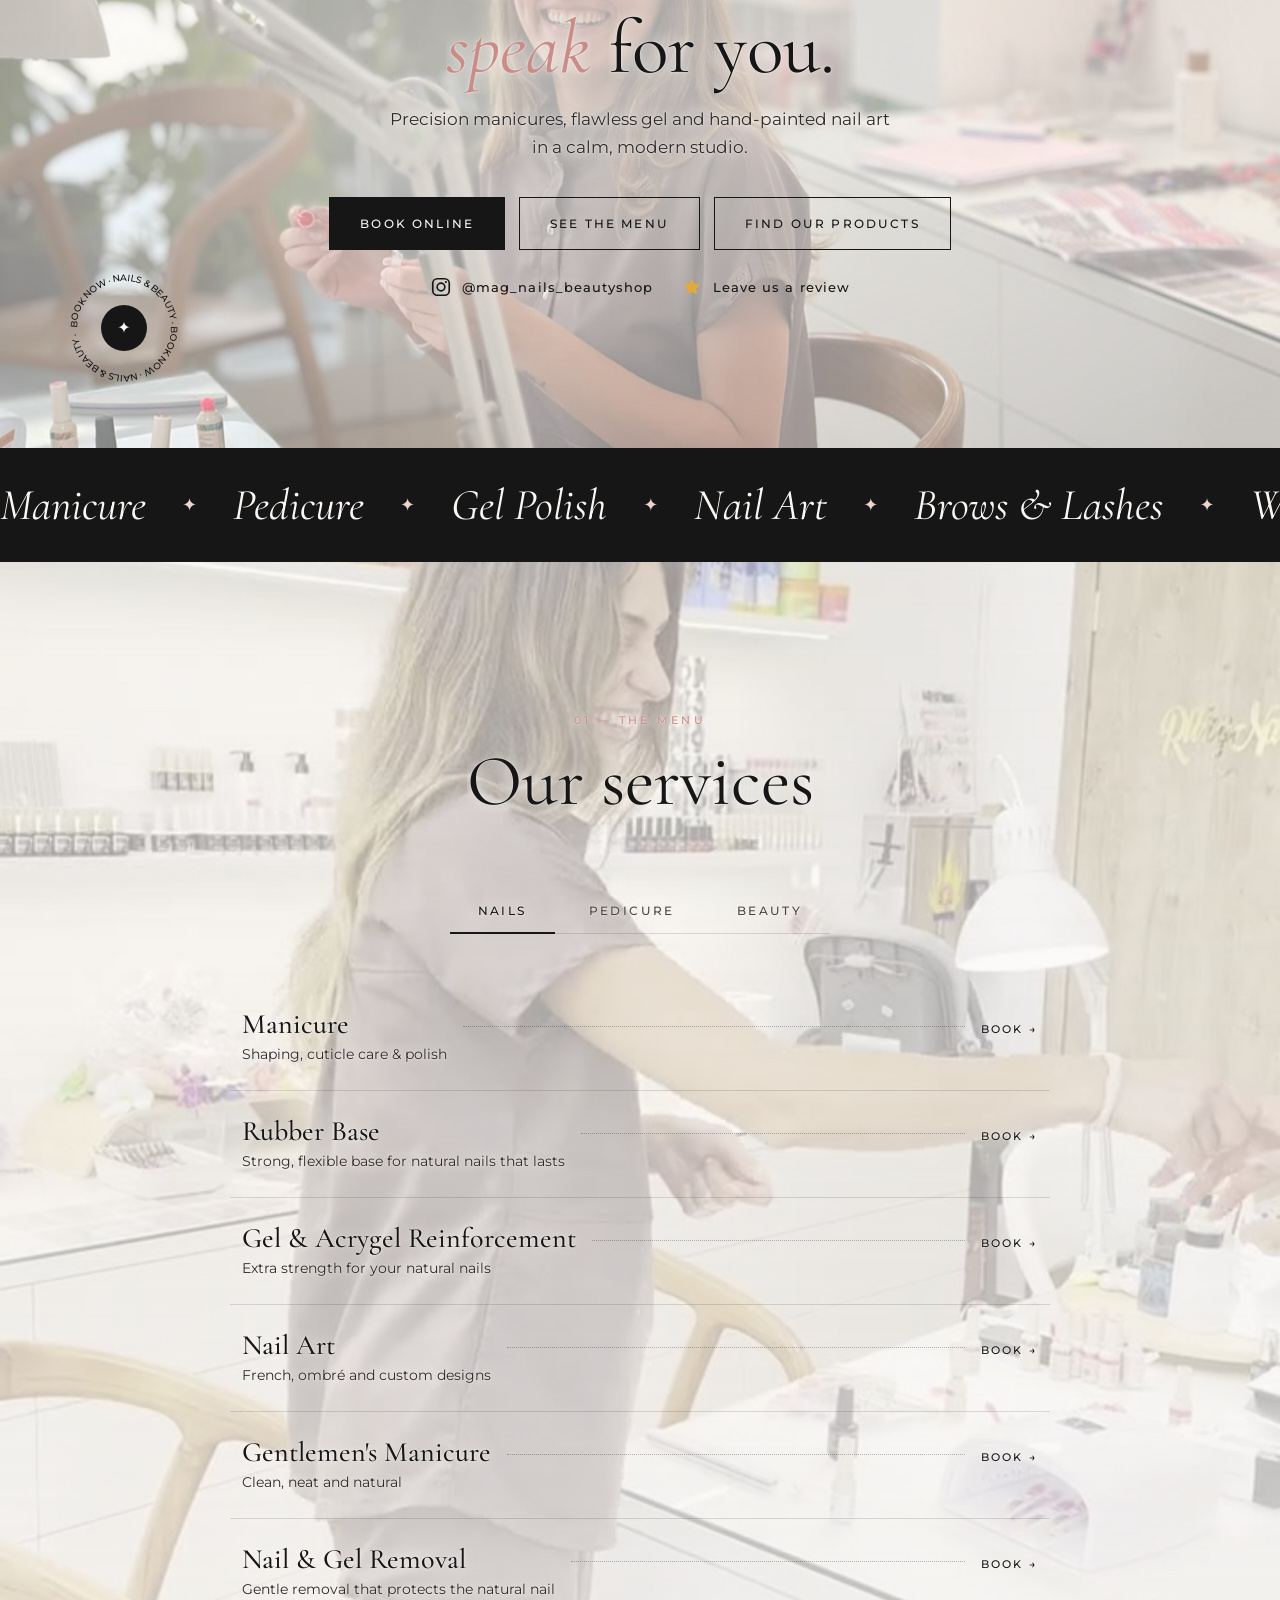
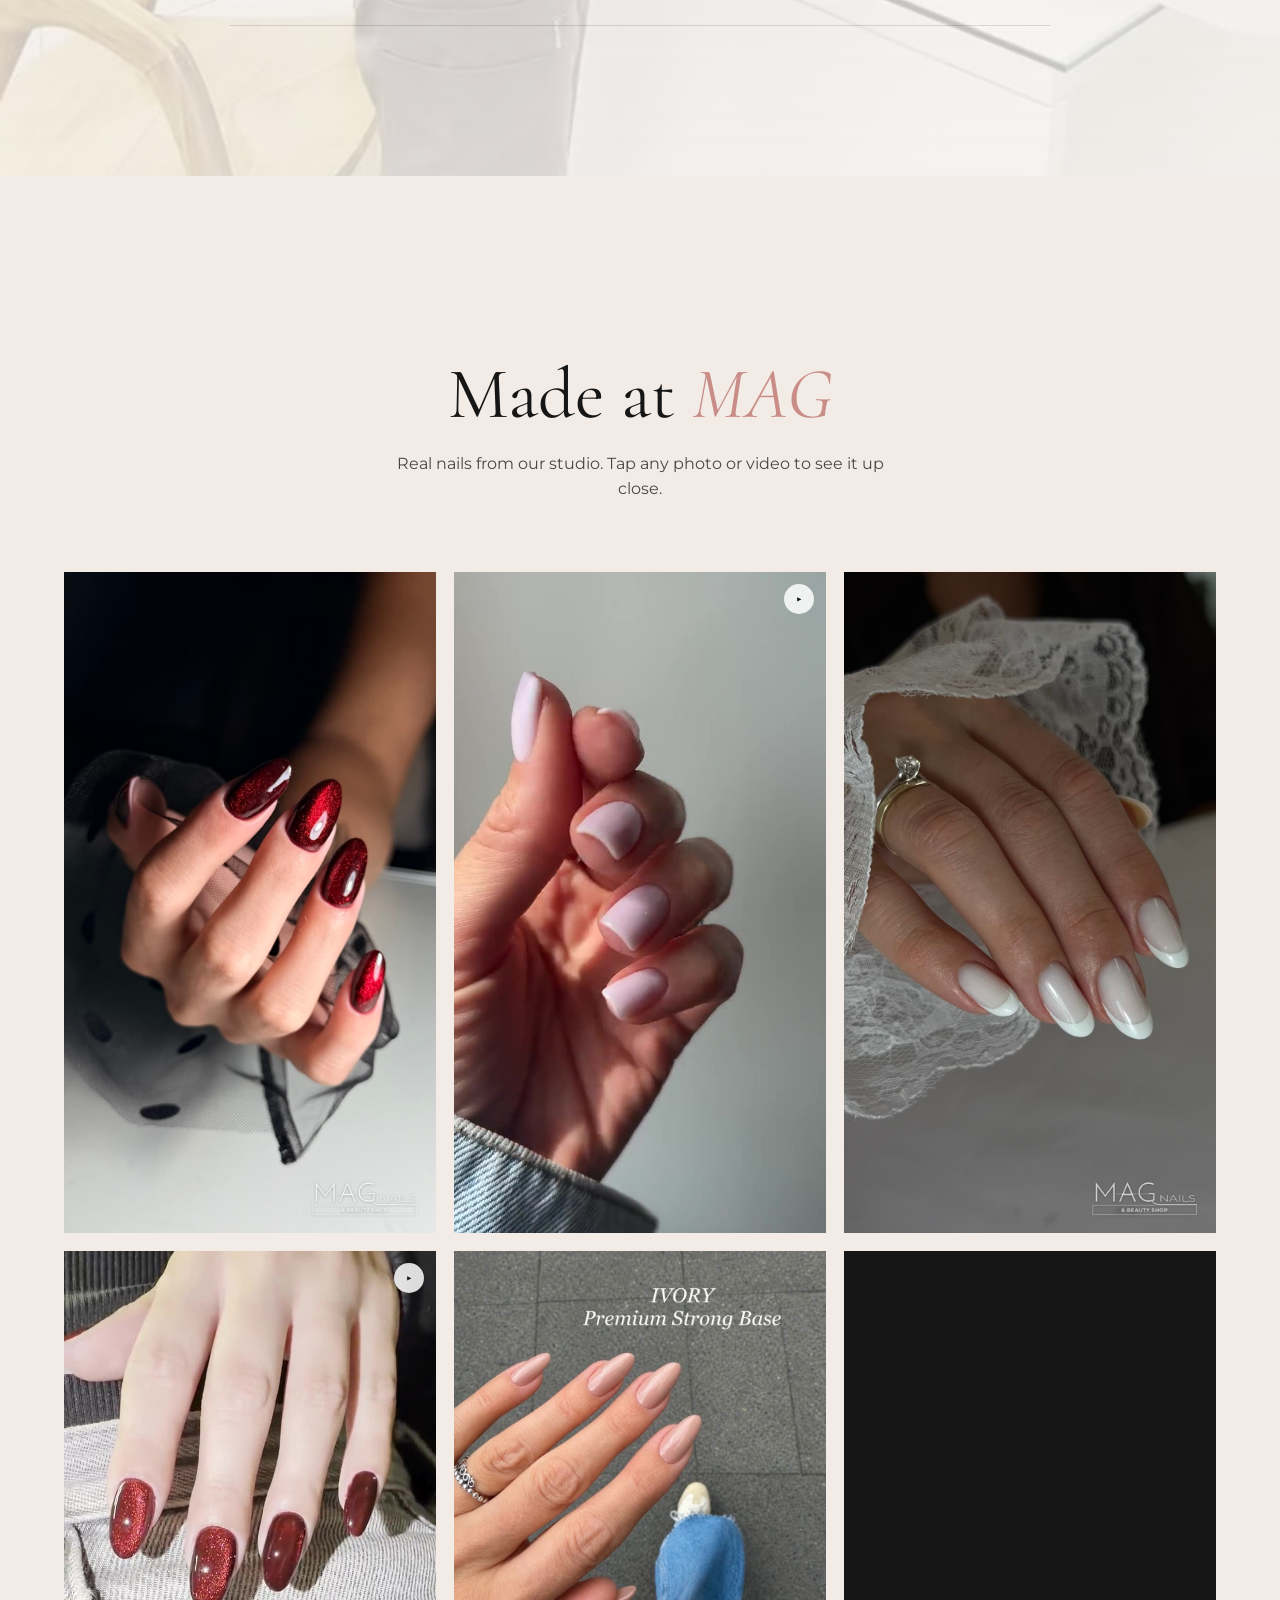
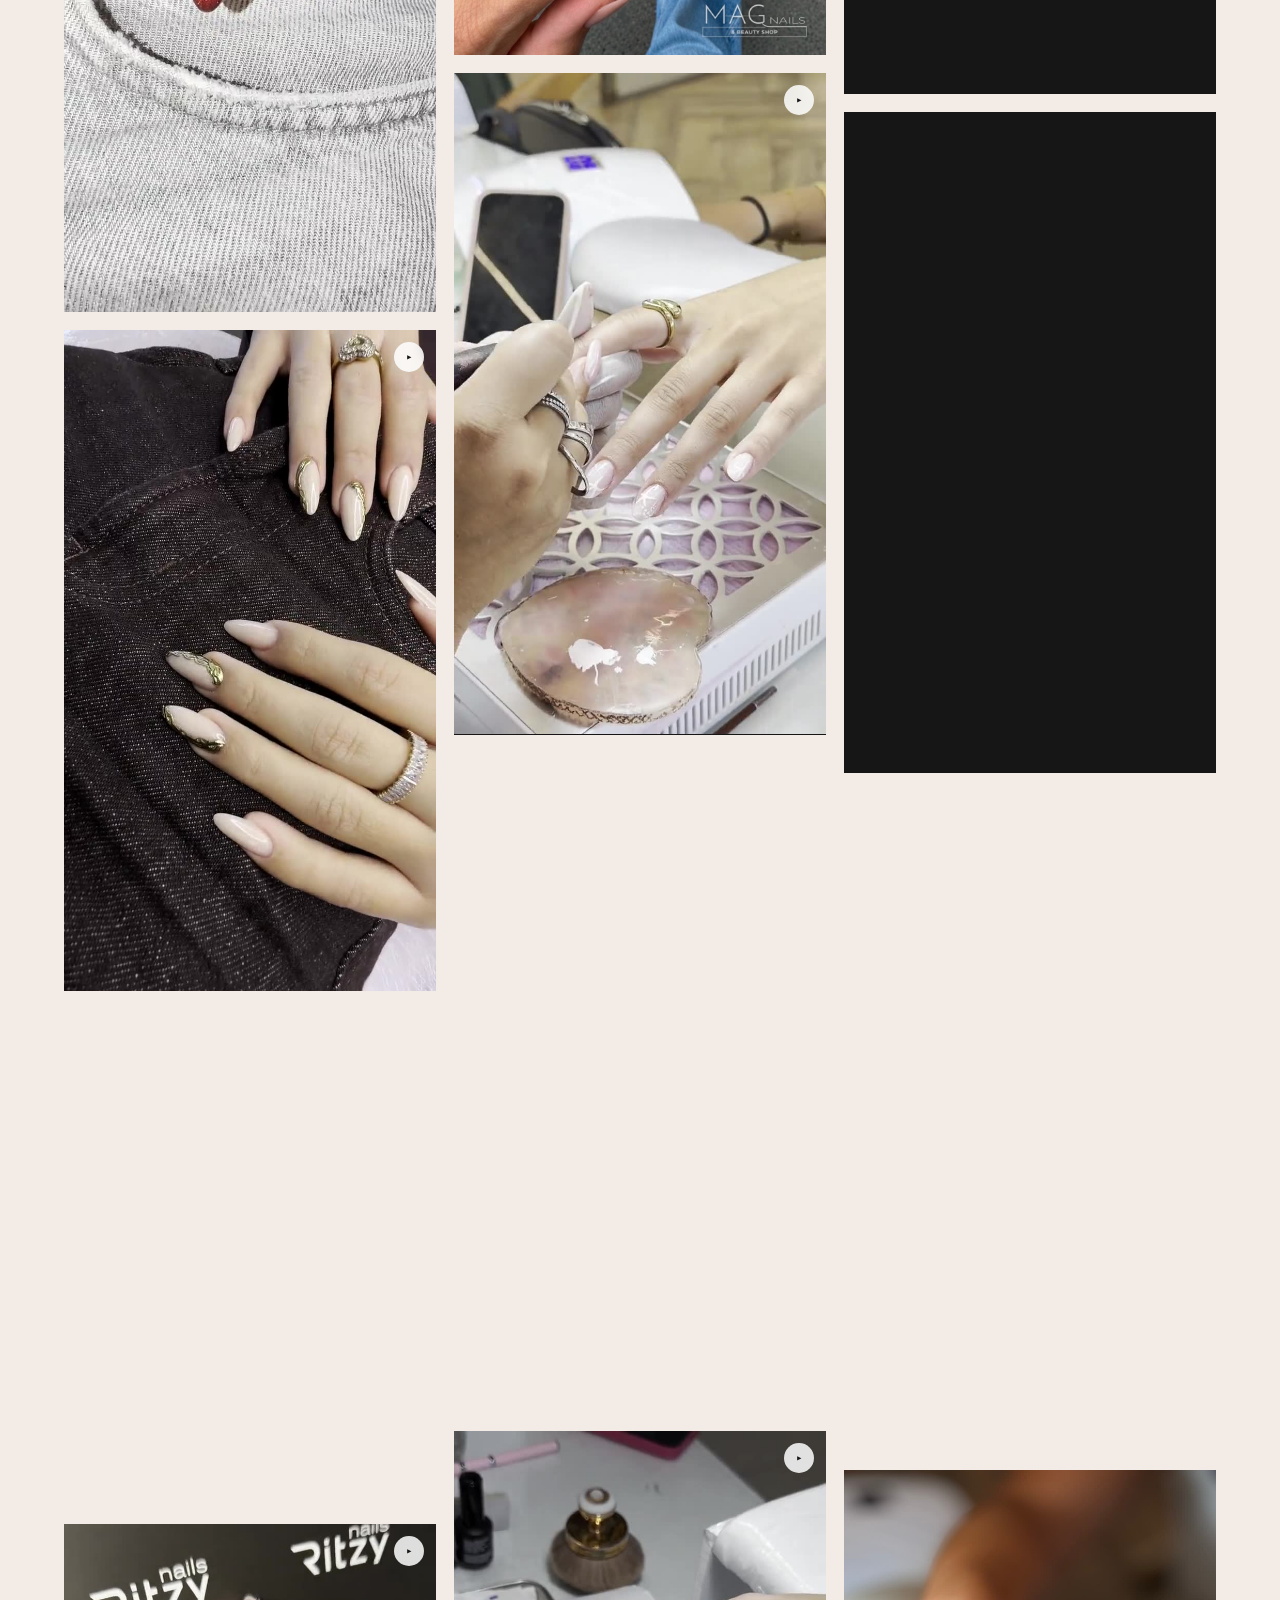
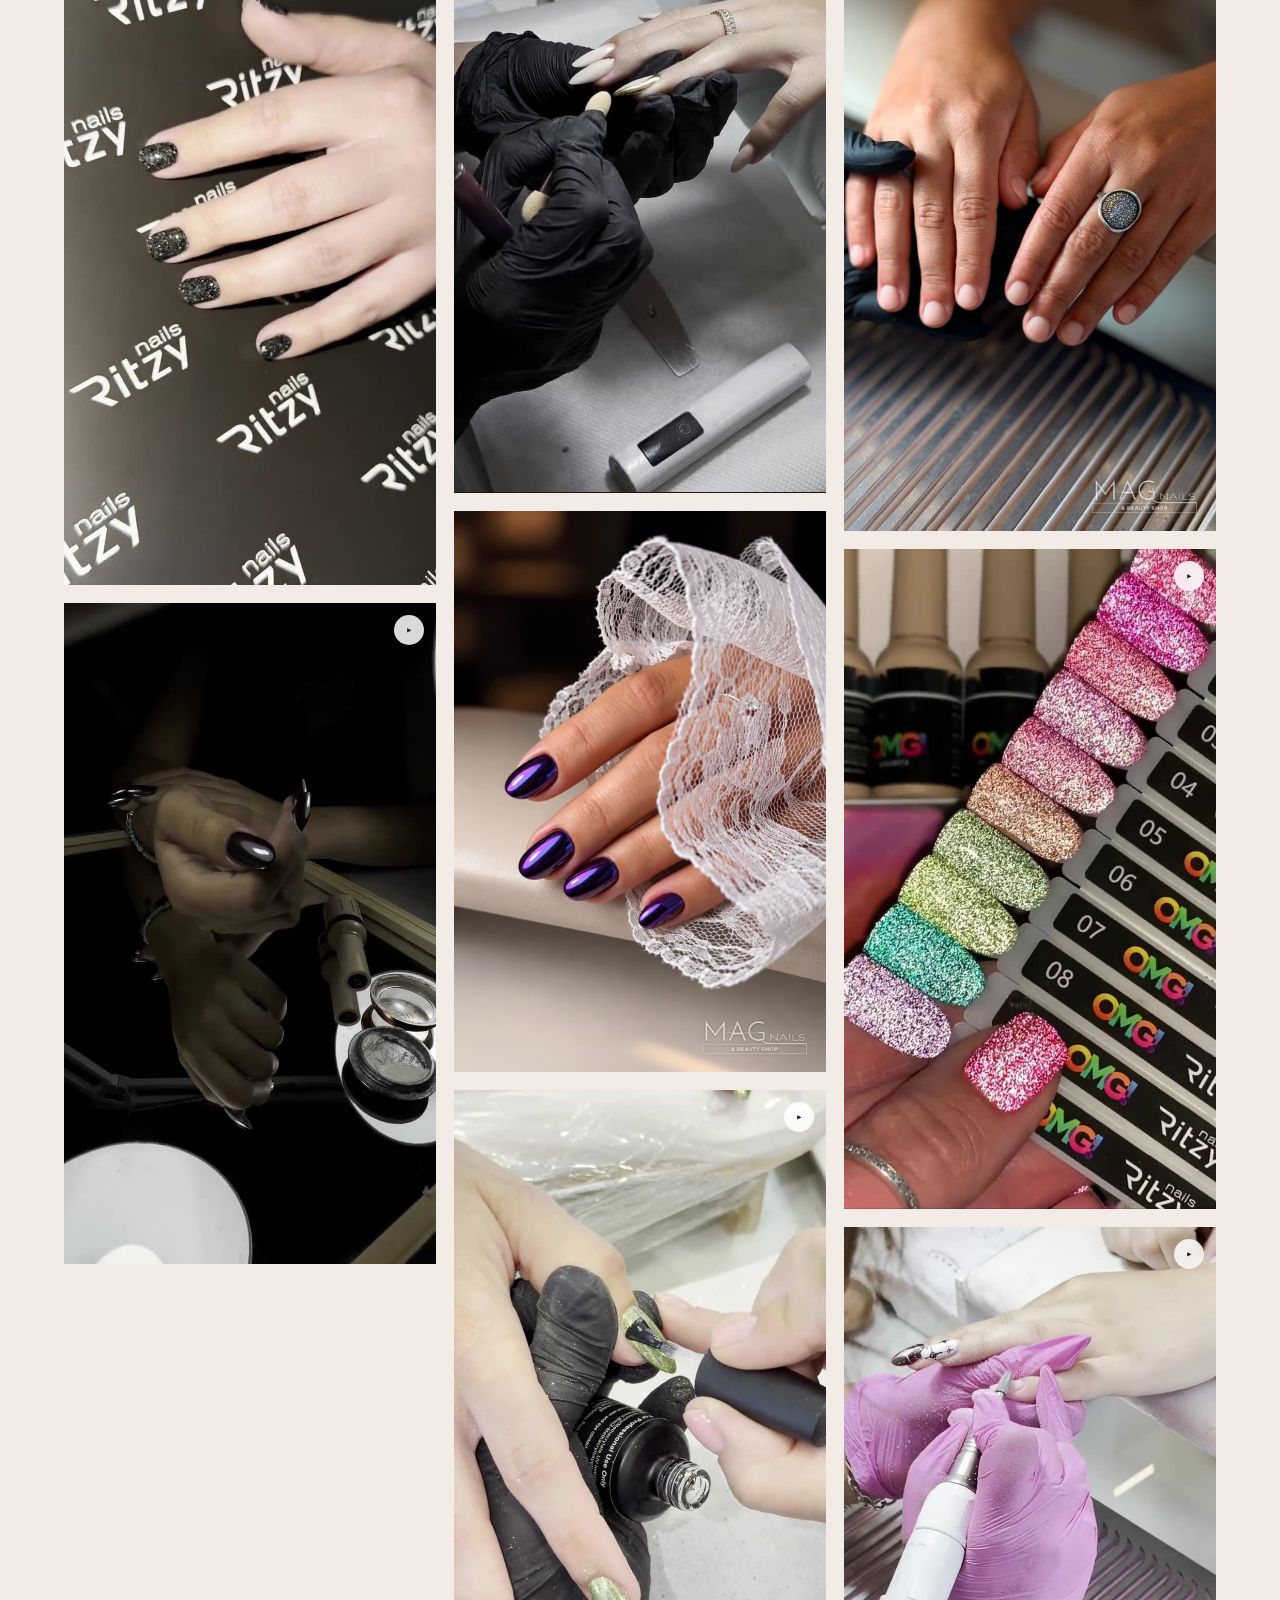
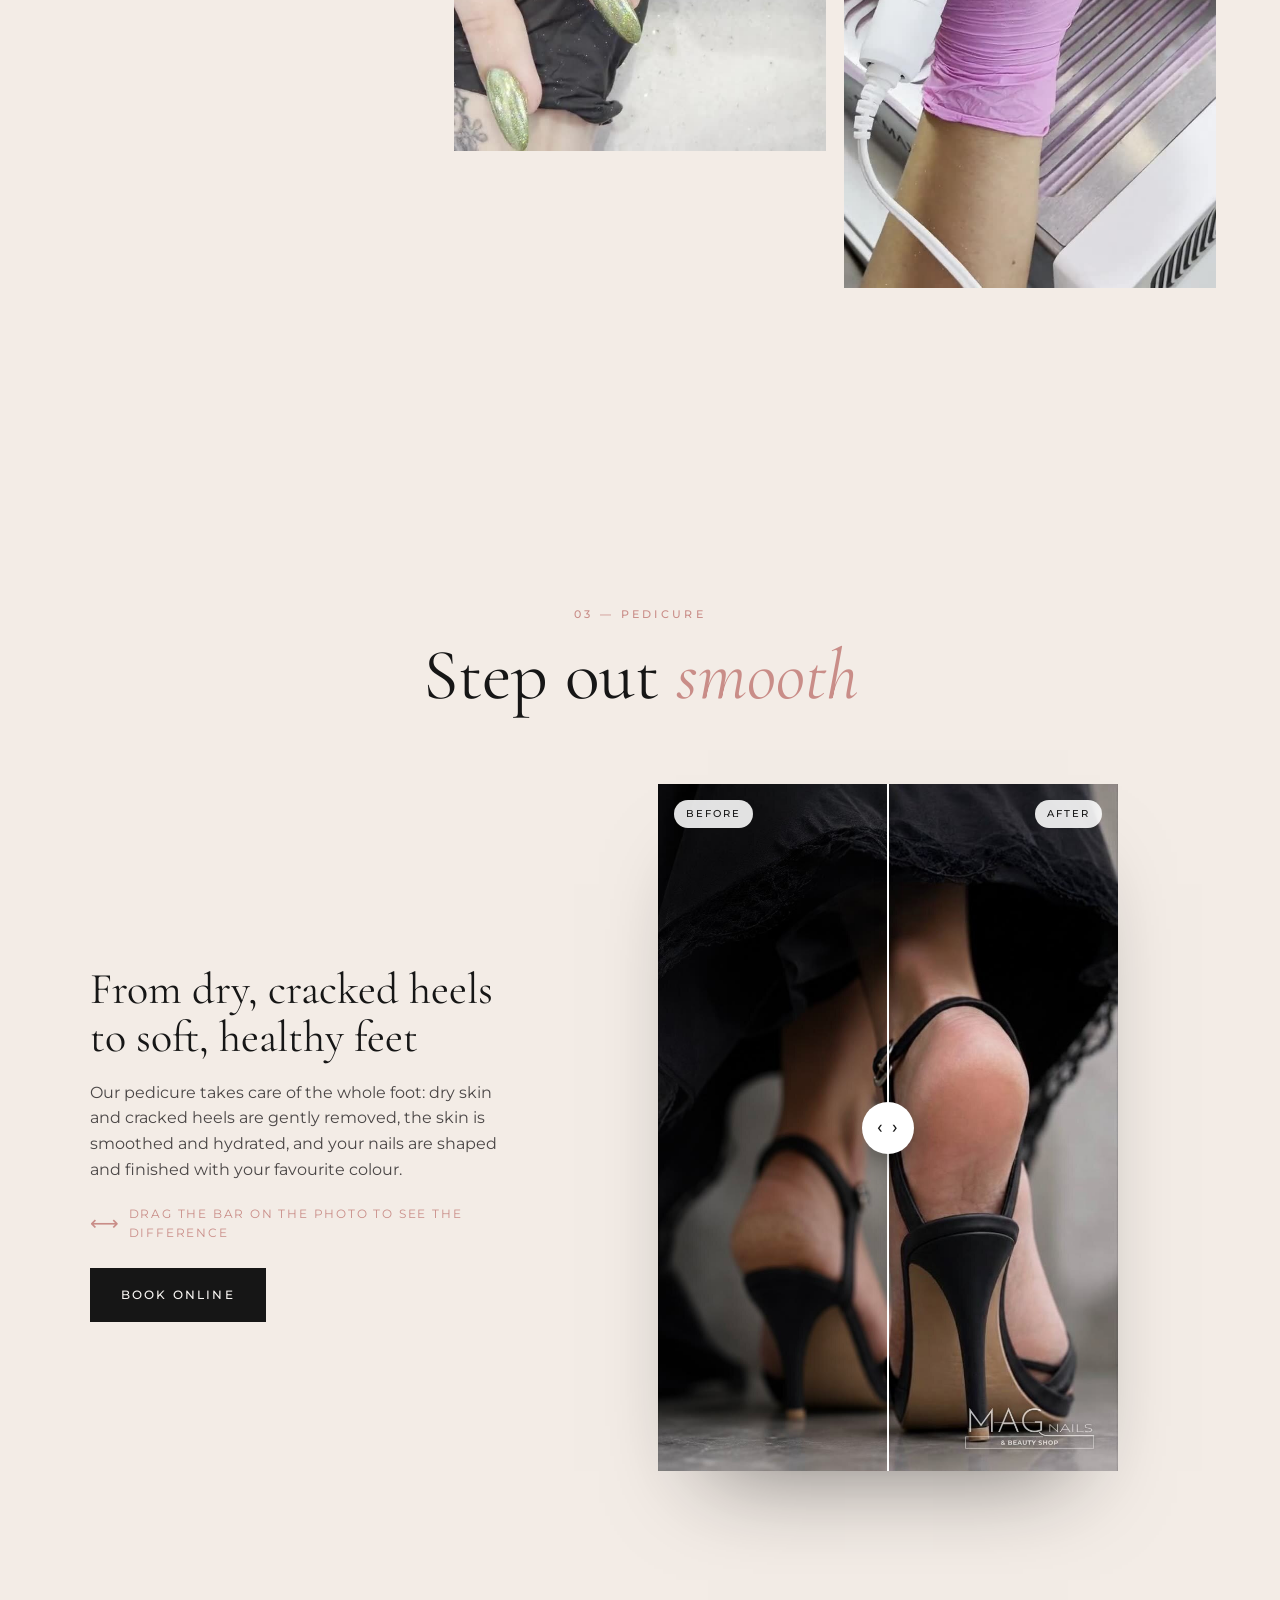
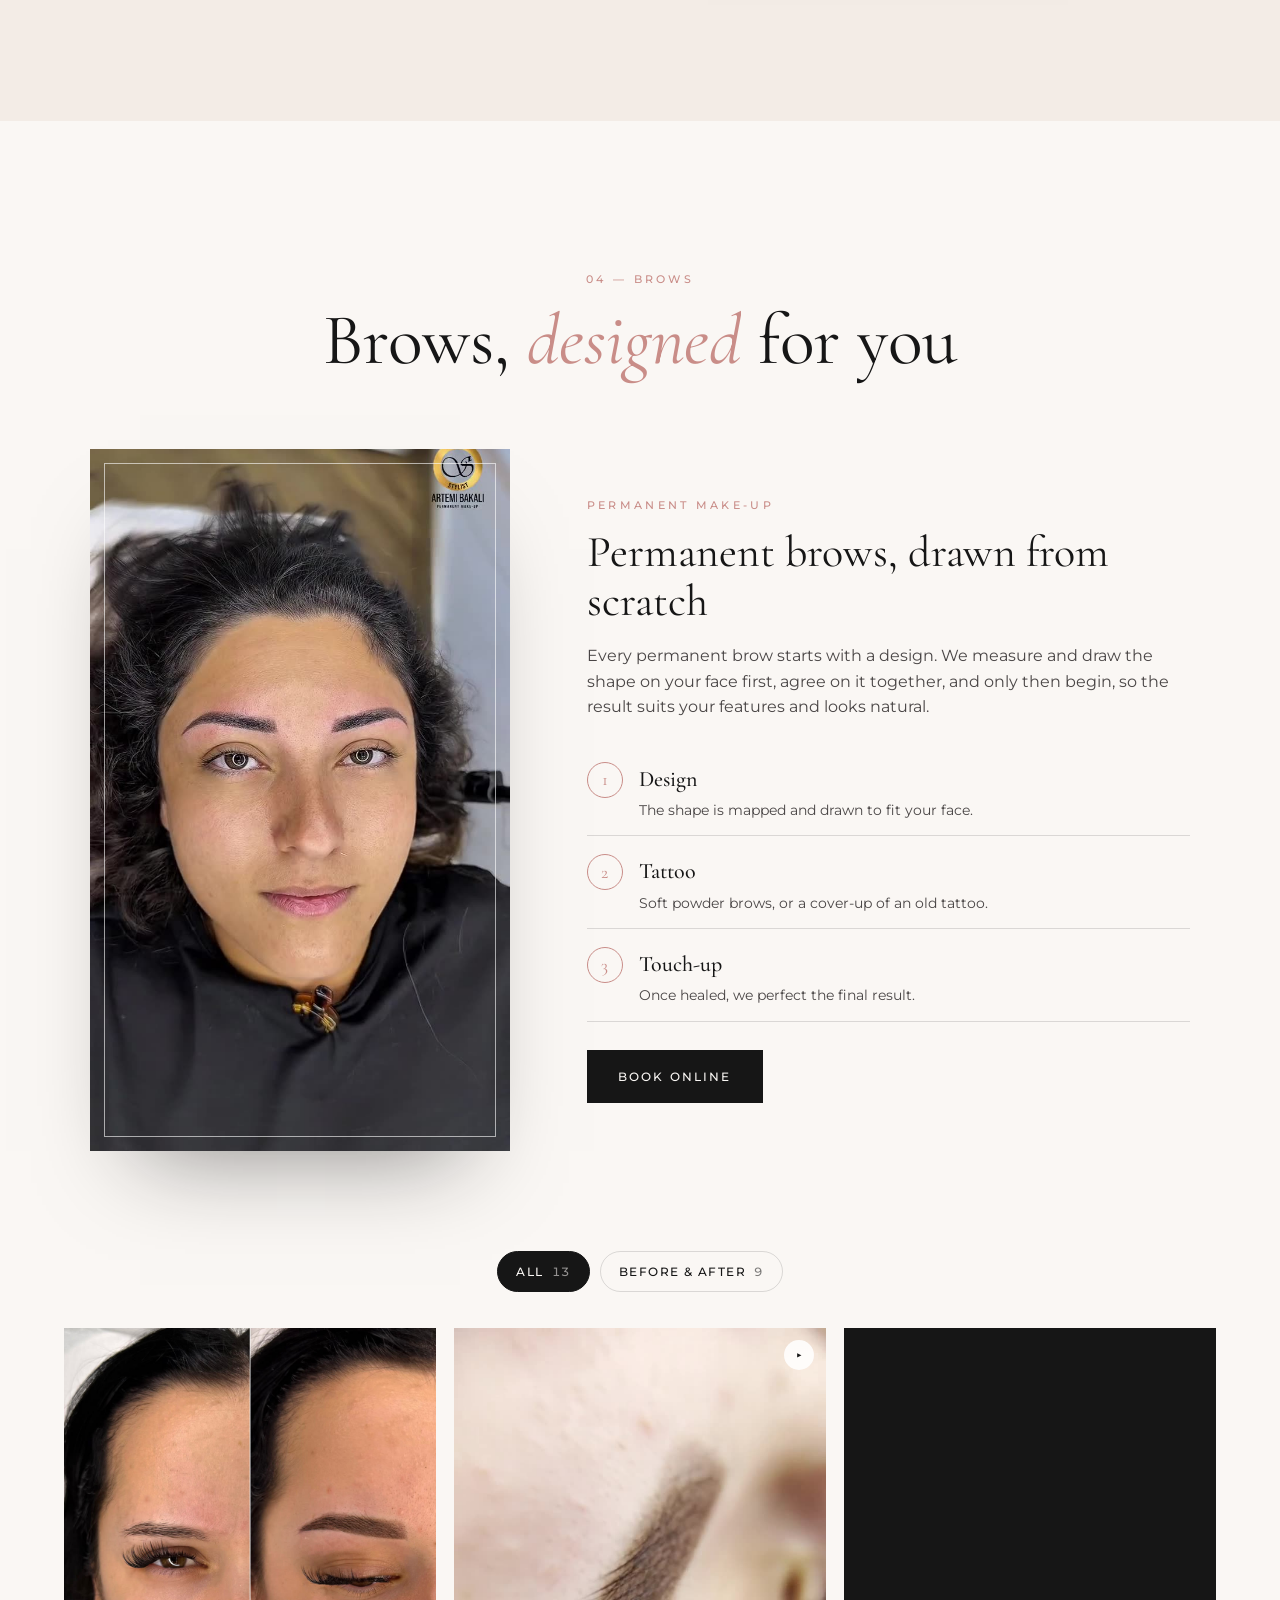
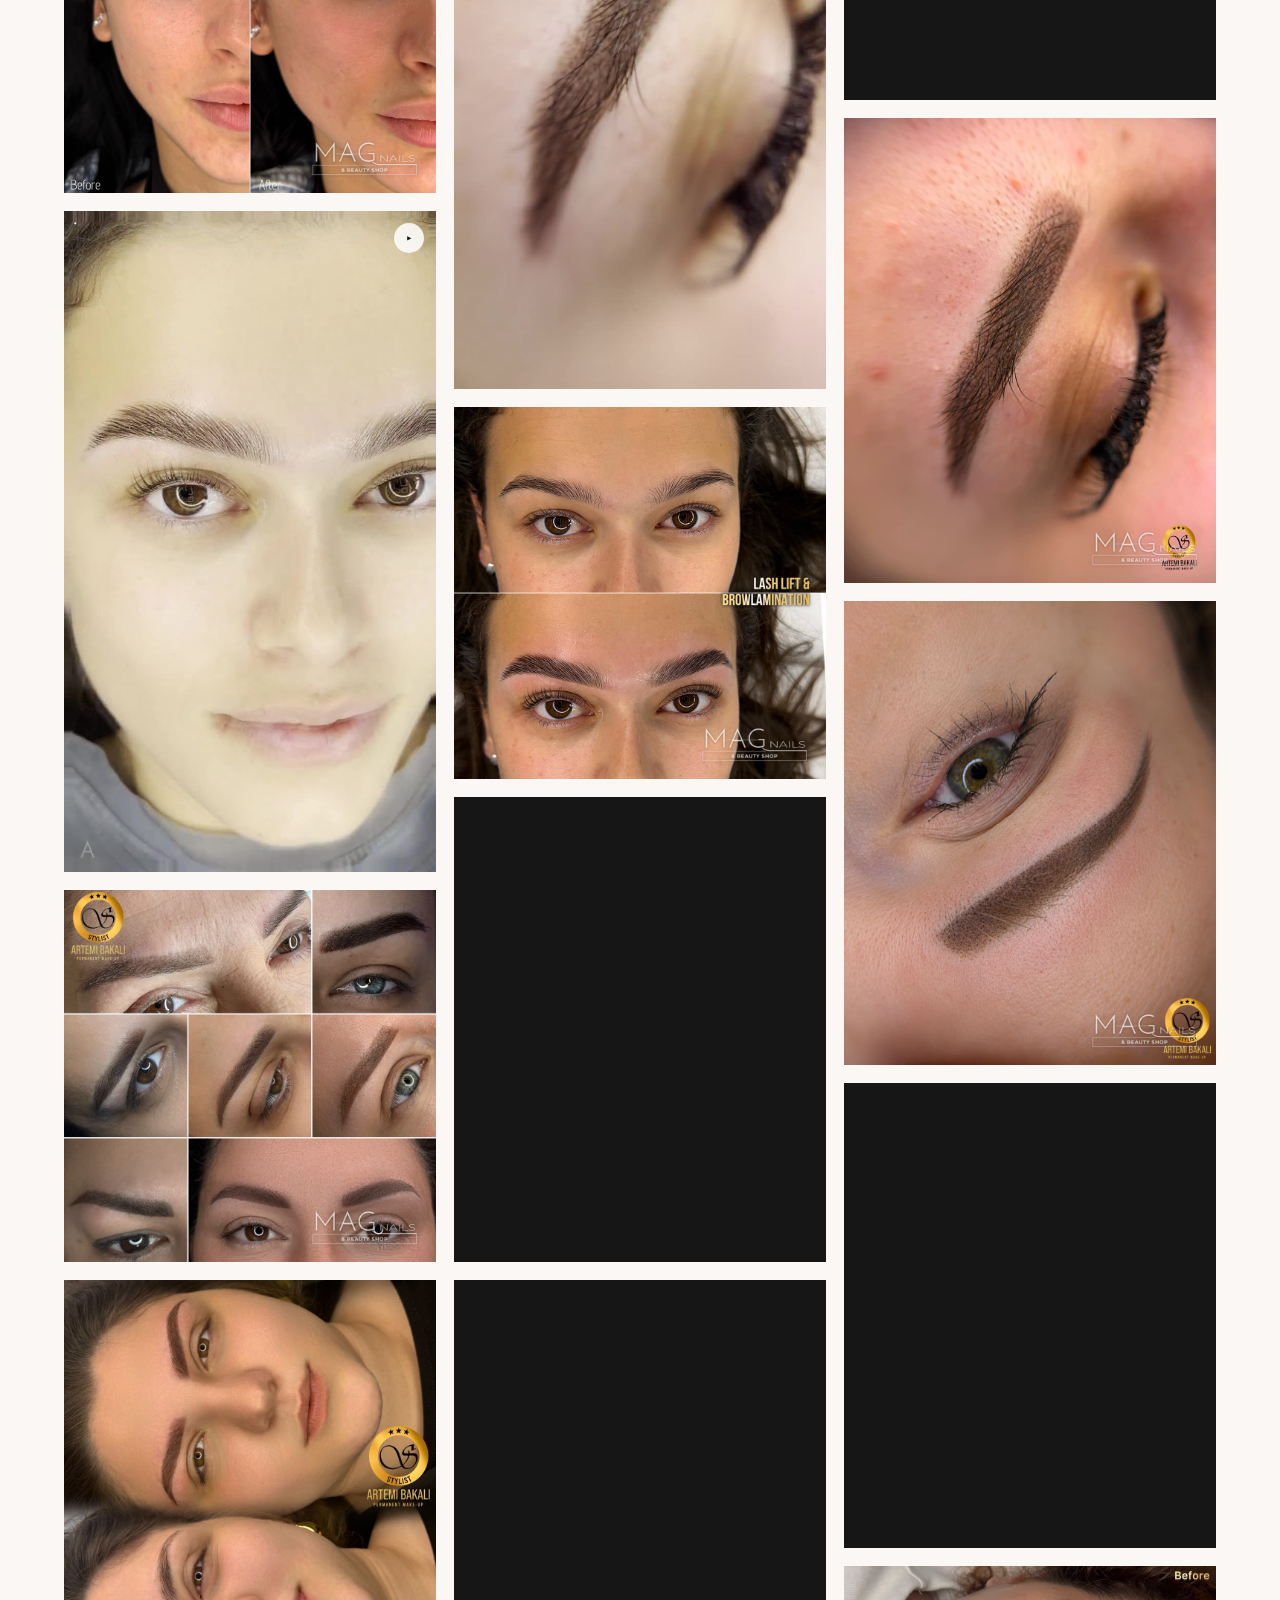
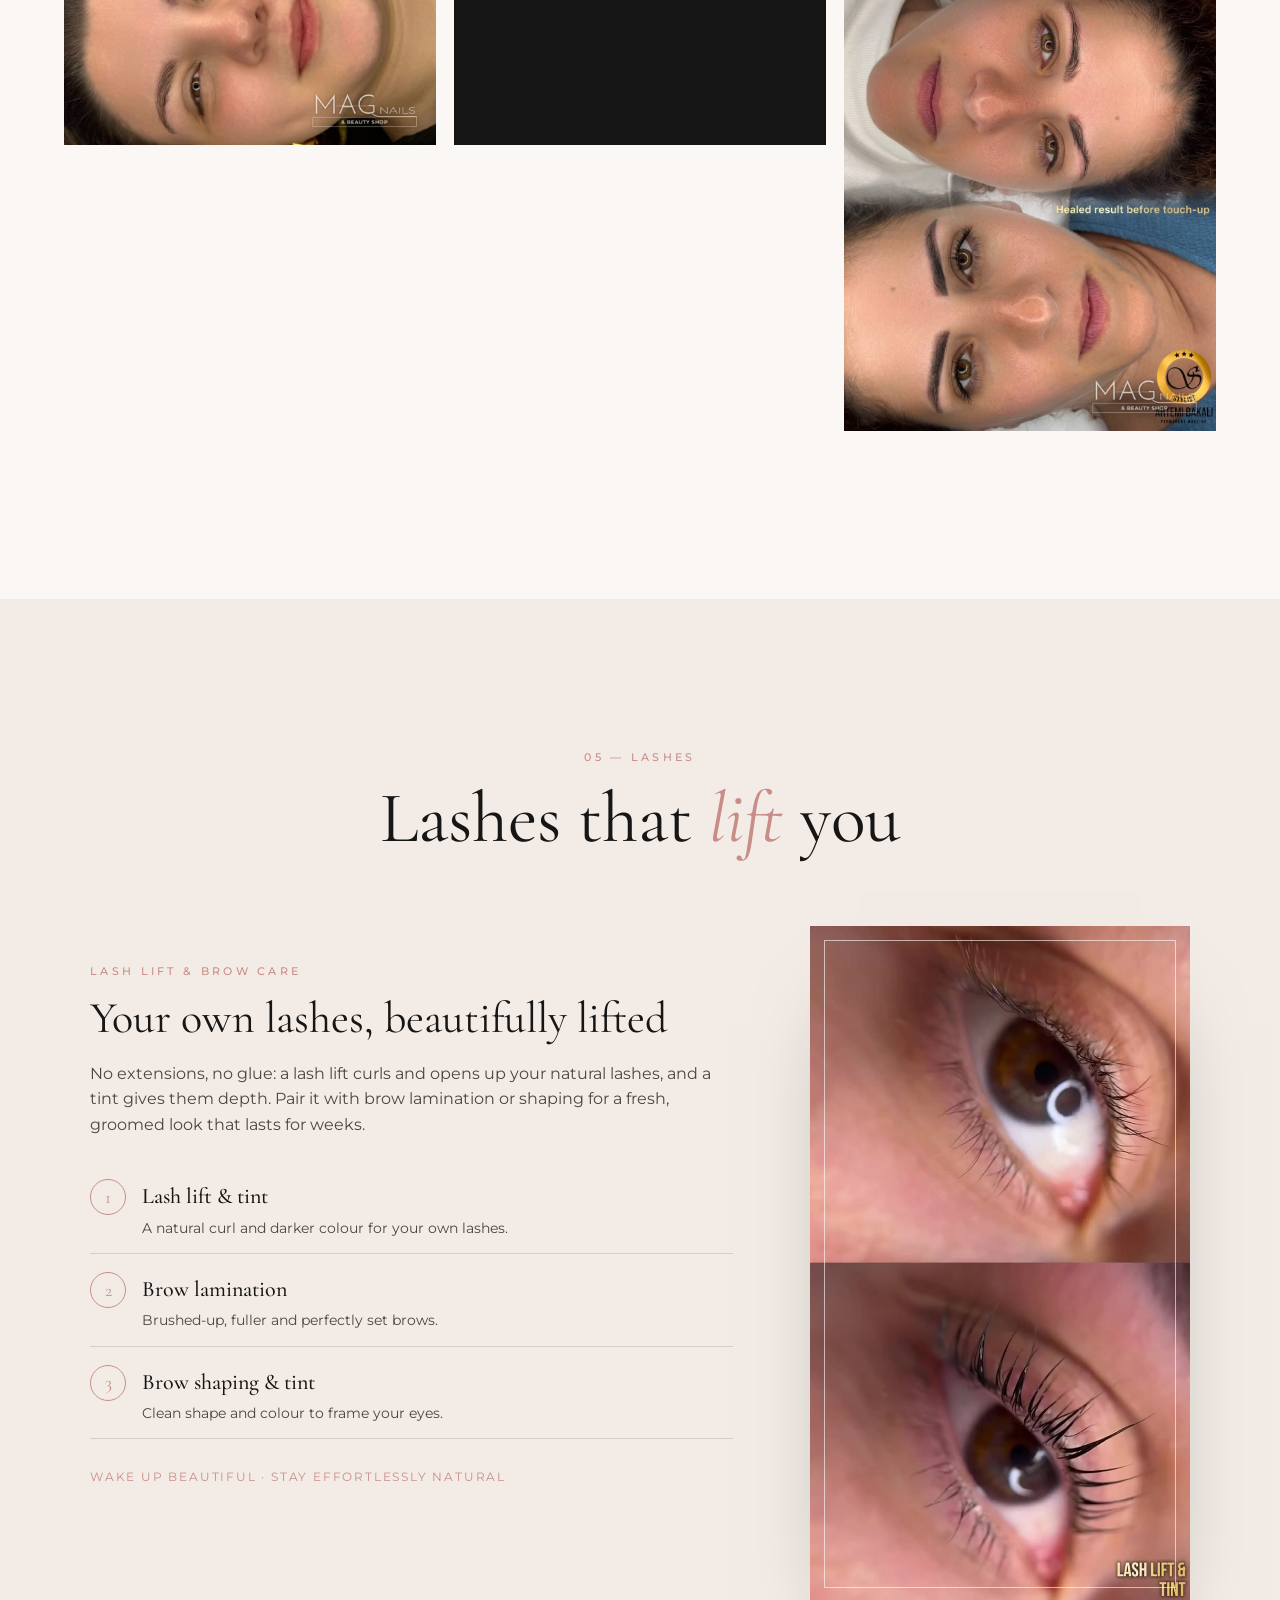
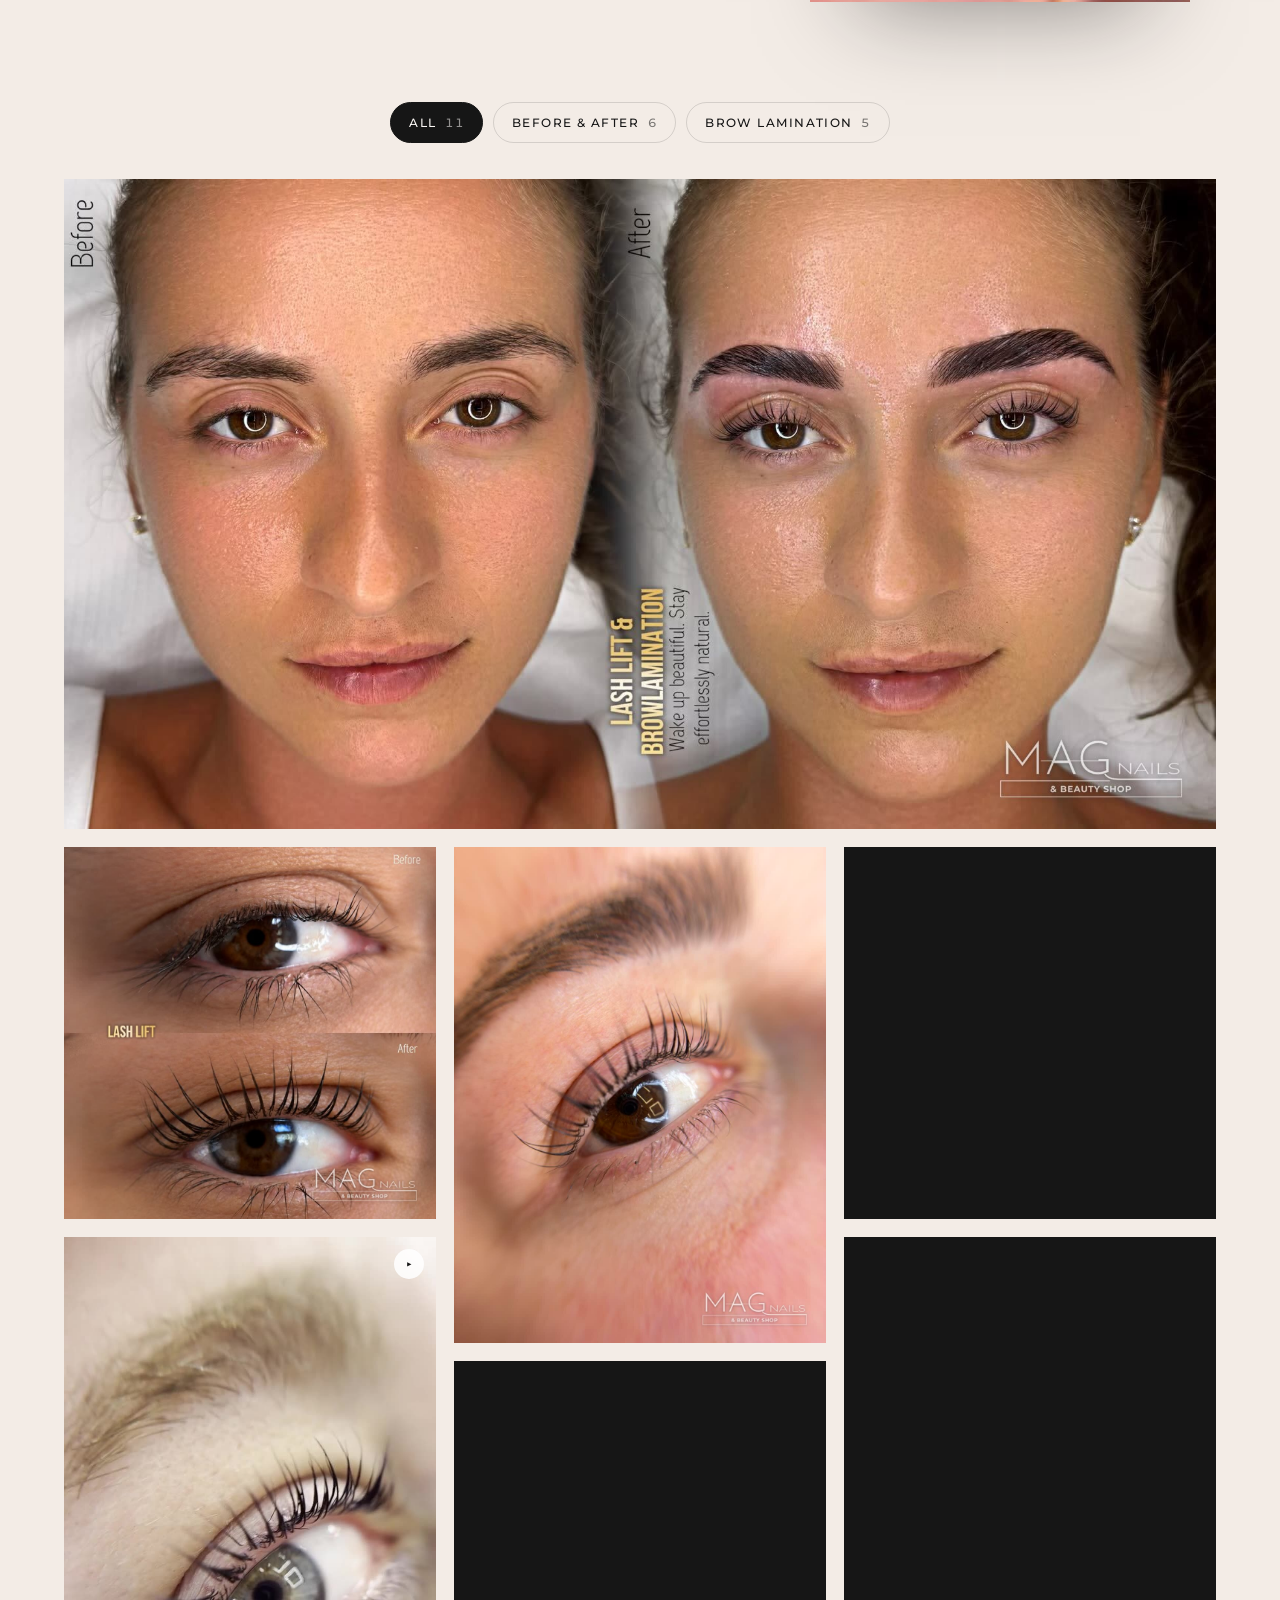
==== commit b01d7bdc: "Add Google review buttons at the start, in reviews and in the footer Co-Authored-By: Claude Opus 5.5" ====
--- a/index.html
+++ b/index.html
@@ -35,6 +35,9 @@
   <!-- Reusable logo -->
   <svg width="0" height="0" style="position:absolute" aria-hidden="true">
     <defs>
+      <symbol id="star-icon" viewBox="0 0 24 24">
+        <path d="M12 2.8l2.8 5.7 6.3.9-4.55 4.43 1.07 6.27L12 17.13 6.38 20.1l1.07-6.27L2.9 9.4l6.3-.9z" fill="currentColor" />
+      </symbol>
       <symbol id="ig-icon" viewBox="0 0 24 24">
         <rect x="3" y="3" width="18" height="18" rx="5" fill="none" stroke="currentColor" stroke-width="1.8" />
         <circle cx="12" cy="12" r="4.2" fill="none" stroke="currentColor" stroke-width="1.8" />
@@ -146,9 +149,14 @@
           <a href="#services" class="btn btn--ghost magnetic">See the menu</a>
           <a href="#" class="btn btn--ghost magnetic" data-config="eshop" target="_blank" rel="noopener">Find our products</a>
         </div>
-        <a class="hero__ig" data-config="instagram" href="#" target="_blank" rel="noopener">
-          <svg viewBox="0 0 24 24" aria-hidden="true"><use href="#ig-icon" /></svg><span>@mag_nails_beautyshop</span>
-        </a>
+        <div class="hero__links">
+          <a class="hero__ig" data-config="instagram" href="#" target="_blank" rel="noopener">
+            <svg viewBox="0 0 24 24" aria-hidden="true"><use href="#ig-icon" /></svg><span>@mag_nails_beautyshop</span>
+          </a>
+          <a class="hero__ig hero__review" data-config="review" href="#" target="_blank" rel="noopener">
+            <svg viewBox="0 0 24 24" aria-hidden="true"><use href="#star-icon" /></svg><span>Leave us a review</span>
+          </a>
+        </div>
       </div>
 
       <a href="#book" class="badge" data-config="treatwell" target="_blank" rel="noopener" aria-label="Book now on Treatwell">
@@ -427,6 +435,12 @@
           <span class="rating__stars" aria-hidden="true">★★★★★</span>
           <span class="rating__count"><b data-count="195">195</b> reviews</span>
         </div>
+      </div>
+      <div class="review-cta reveal">
+        <p>Been to MAG? We would love to hear from you.</p>
+        <a class="btn btn--review magnetic" data-config="review" href="#" target="_blank" rel="noopener">
+          <svg viewBox="0 0 24 24" aria-hidden="true"><use href="#star-icon" /></svg><span>Write a Google review</span>
+        </a>
       </div>
       <div class="rv-rows reveal">
         <div class="rv-row"><div class="rv-track"></div></div>
@@ -547,6 +561,7 @@
         <div class="footer__ctas">
           <a class="btn btn--light magnetic" data-config="treatwell" href="#" target="_blank" rel="noopener">Book online</a>
           <a class="btn btn--outline-light magnetic" data-config="eshop" href="#" target="_blank" rel="noopener">Find our products</a>
+          <a class="btn btn--outline-light btn--review-light magnetic" data-config="review" href="#" target="_blank" rel="noopener"><svg viewBox="0 0 24 24" aria-hidden="true"><use href="#star-icon" /></svg><span>Leave a review</span></a>
         </div>
       </div>
 
--- a/css/style.css
+++ b/css/style.css
@@ -416,9 +416,10 @@
 .ba__label--before { left: 16px; }
 .ba__label--after { right: 16px; }
 .ba[data-side="after"] .ba__label--before, .ba[data-side="before"] .ba__label--after { opacity: 0; }
-.ba__range {
-  position: absolute; inset: 0; z-index: 2; width: 100%; height: 100%; margin: 0;
-  opacity: 0; cursor: ew-resize; touch-action: pan-y; -webkit-appearance: none; appearance: none;
+.ba { cursor: ew-resize; touch-action: pan-y; } /* vertical swipes scroll the page, sideways swipes move the bar */
+.ba__range { /* kept only for keyboard users; dragging is handled on the photo itself */
+  position: absolute; left: 0; bottom: 0; width: 100%; height: 1px; margin: 0;
+  opacity: 0; pointer-events: none; -webkit-appearance: none; appearance: none;
 }
 
 /* ---------- Brows & lashes ---------- */
@@ -938,3 +939,13 @@
   .nav__links { gap: clamp(14px, 1.5vw, 26px); }
   .nav__links a:not(.btn):not(.lang-switch) { font-size: 11px; letter-spacing: .12em; }
 }
+
+/* ---------- Google review buttons ---------- */
+.hero__links { display: flex; flex-wrap: wrap; justify-content: center; gap: 10px 28px; }
+.hero__review svg { color: #e2a93b; }
+.review-cta { display: grid; justify-items: center; gap: 14px; margin: -10px auto clamp(36px, 5vw, 56px); text-align: center; }
+.review-cta p { margin: 0; color: var(--ink-soft); }
+.btn--review { background: #fff; color: var(--ink); border-color: var(--line); }
+.btn--review svg, .btn--review-light svg { width: 18px; height: 18px; color: #e2a93b; transition: transform .5s var(--ease); }
+.btn--review:hover { border-color: var(--ink); }
+.btn--review:hover svg, .btn--review-light:hover svg { transform: rotate(72deg) scale(1.15); }
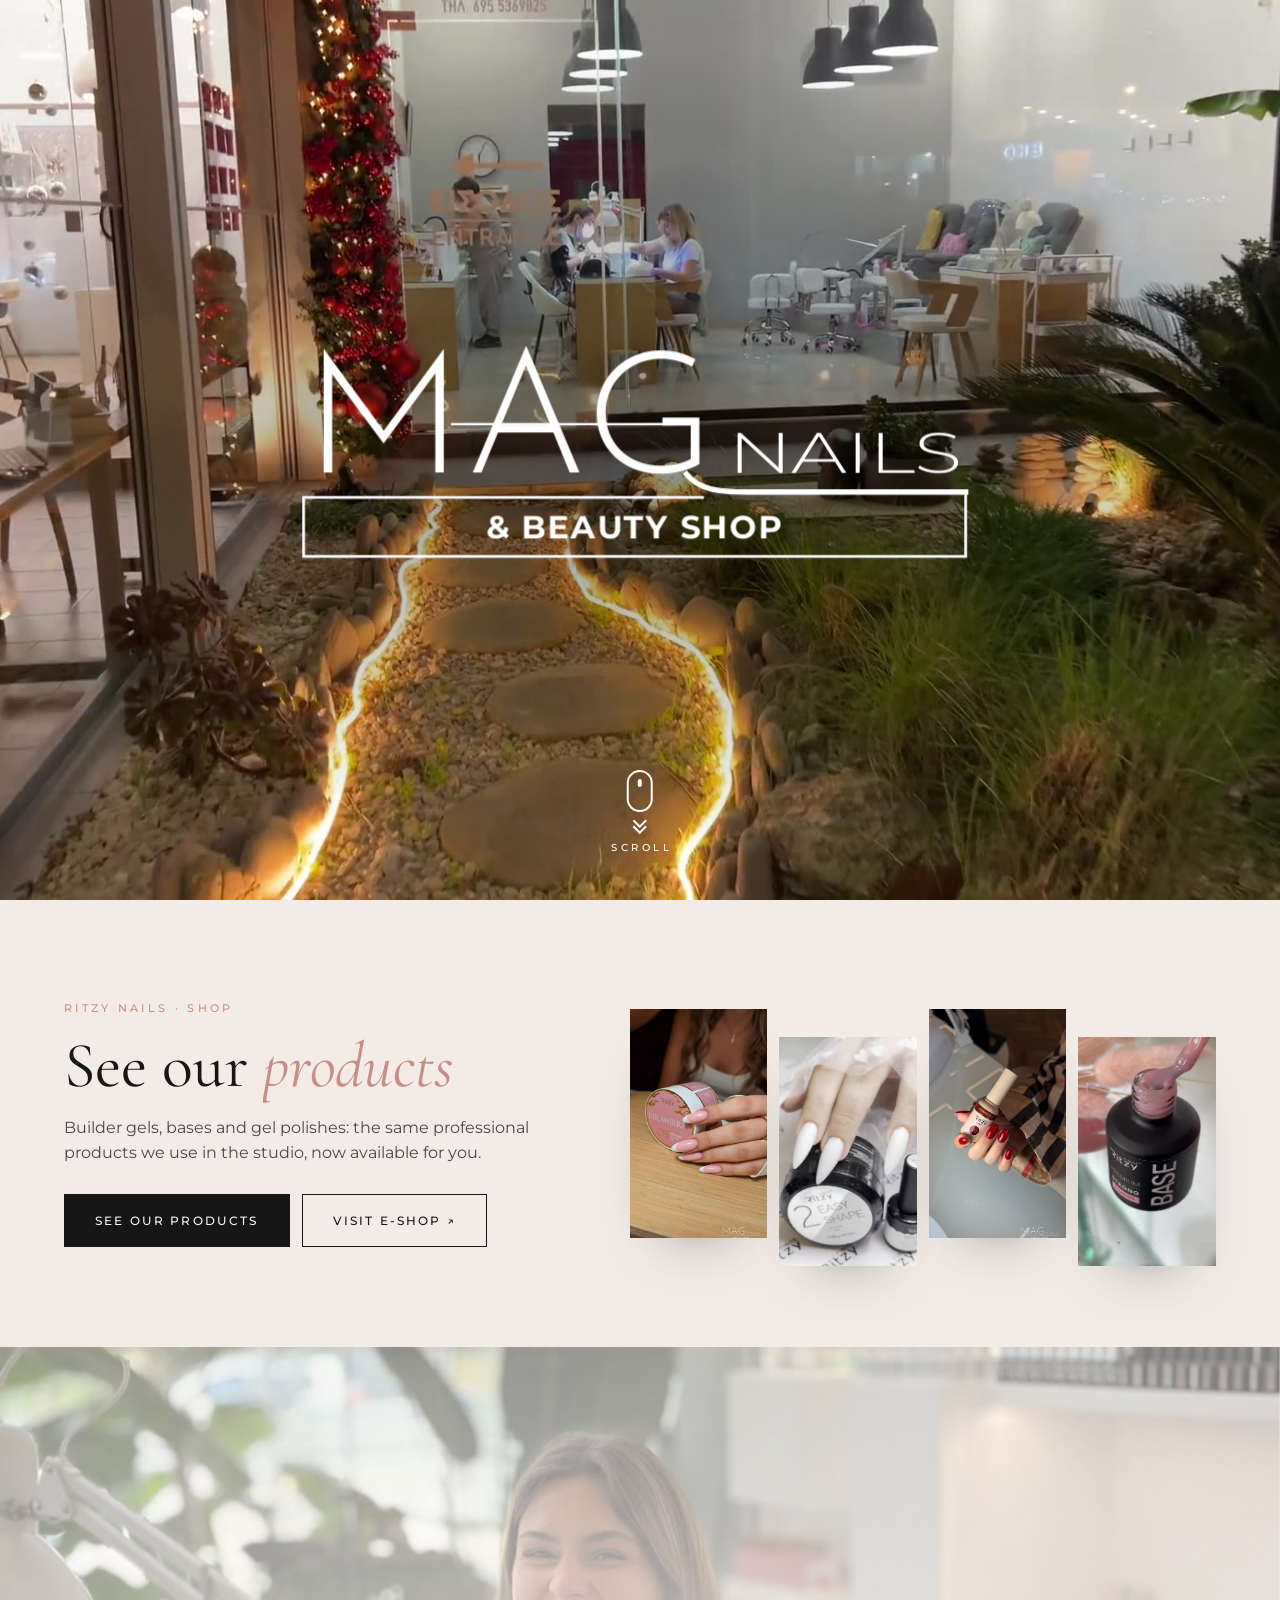
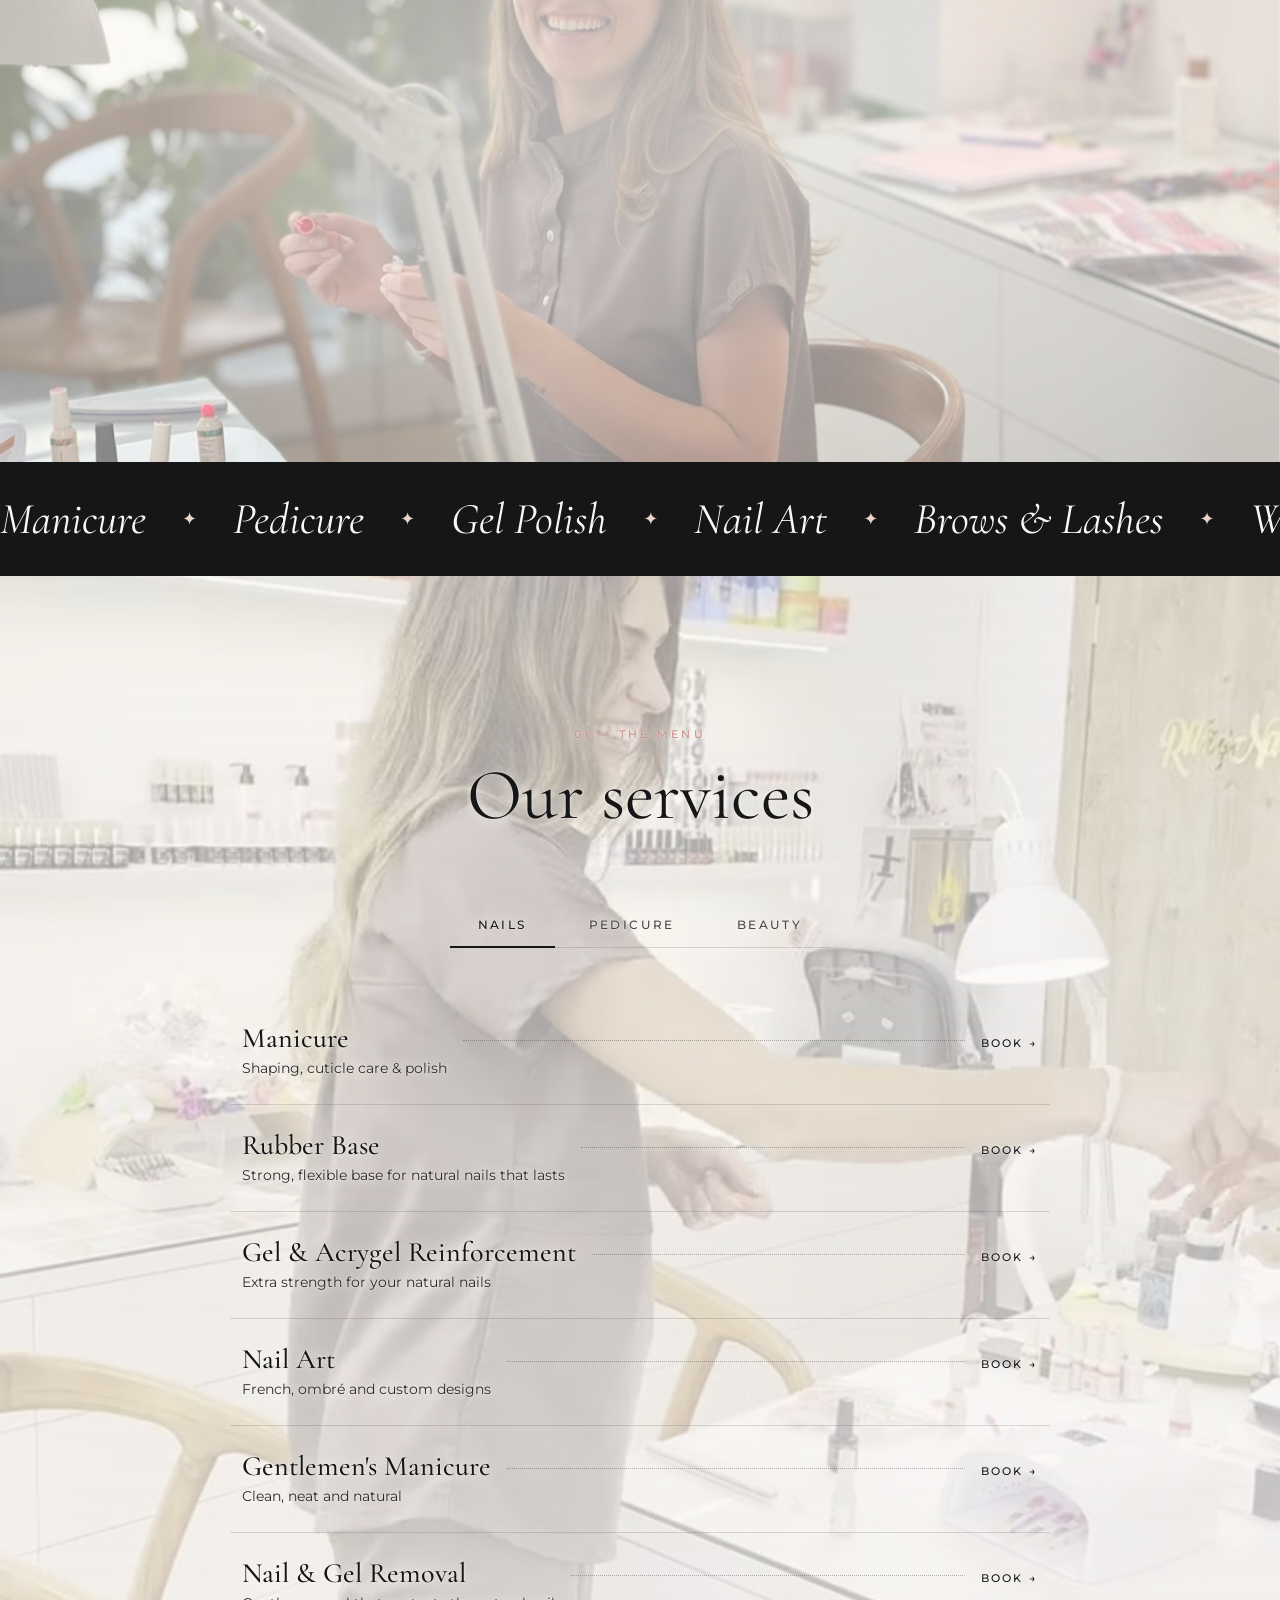
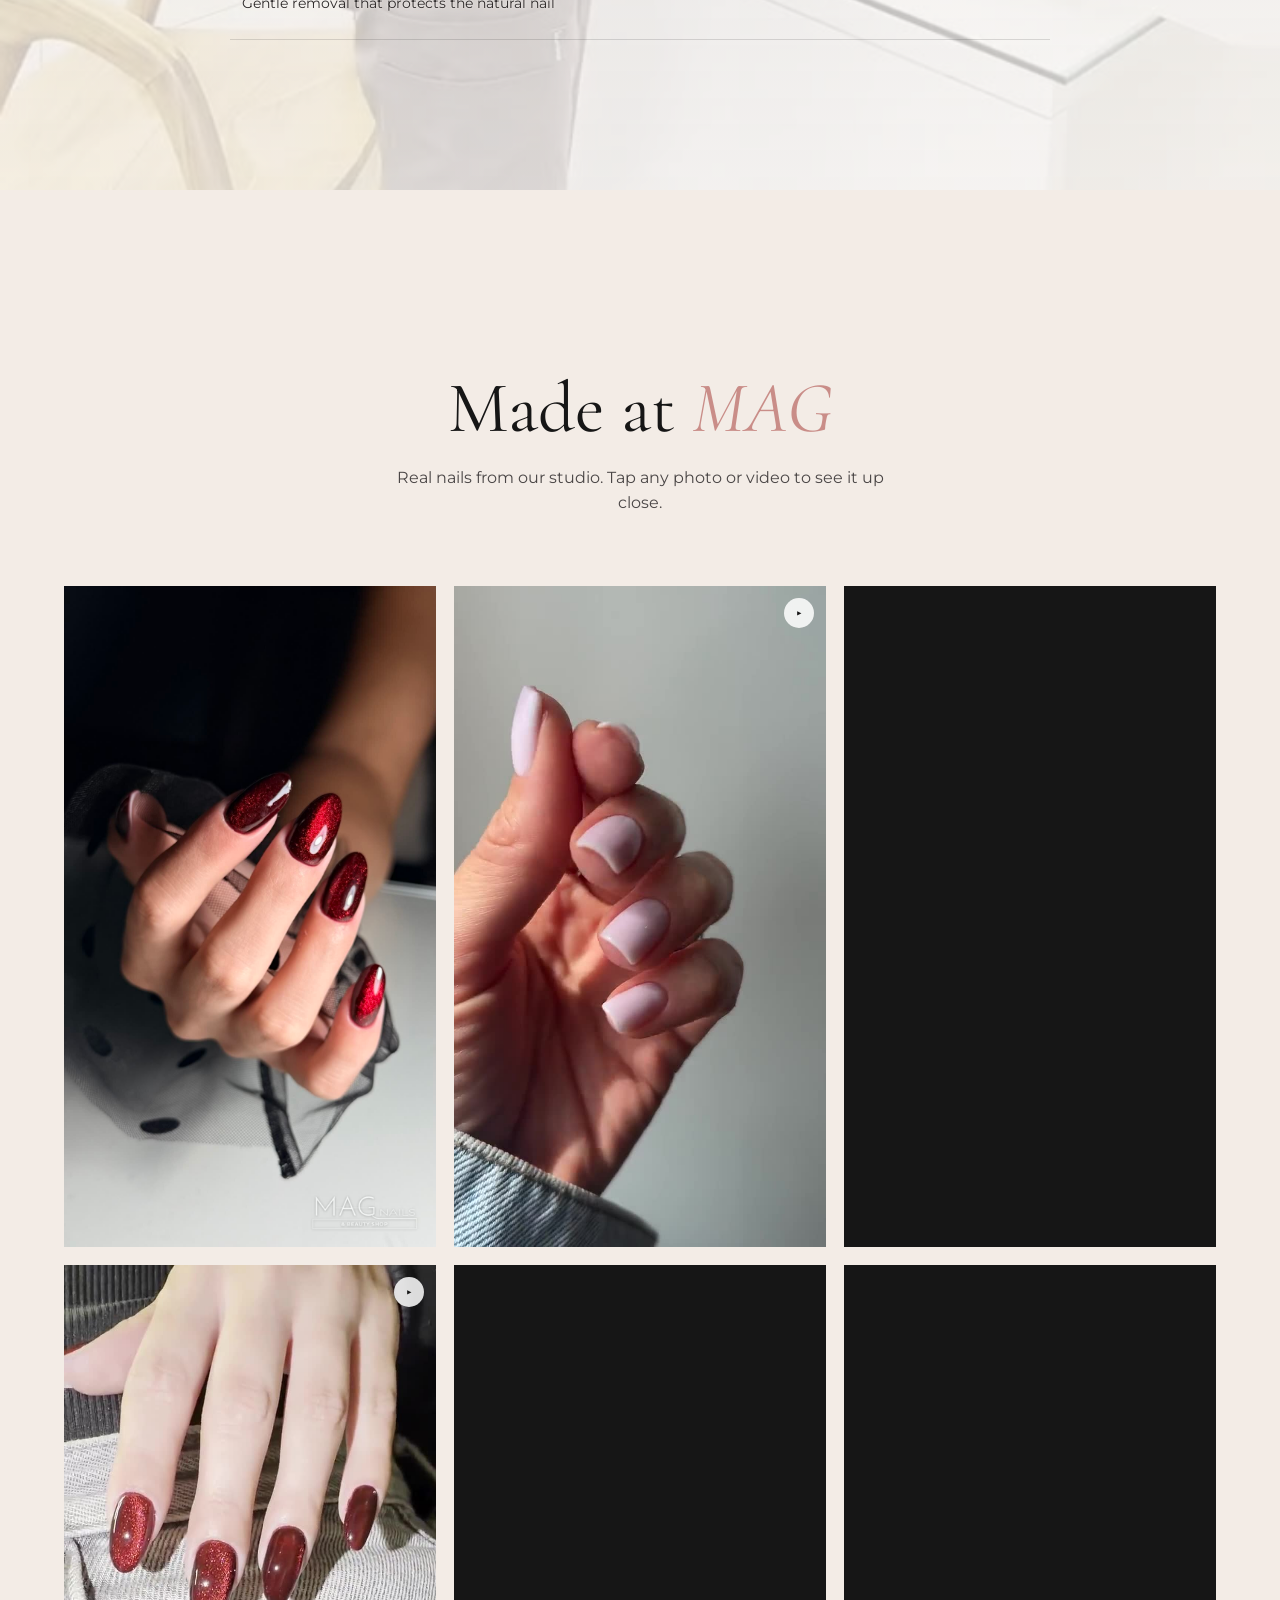
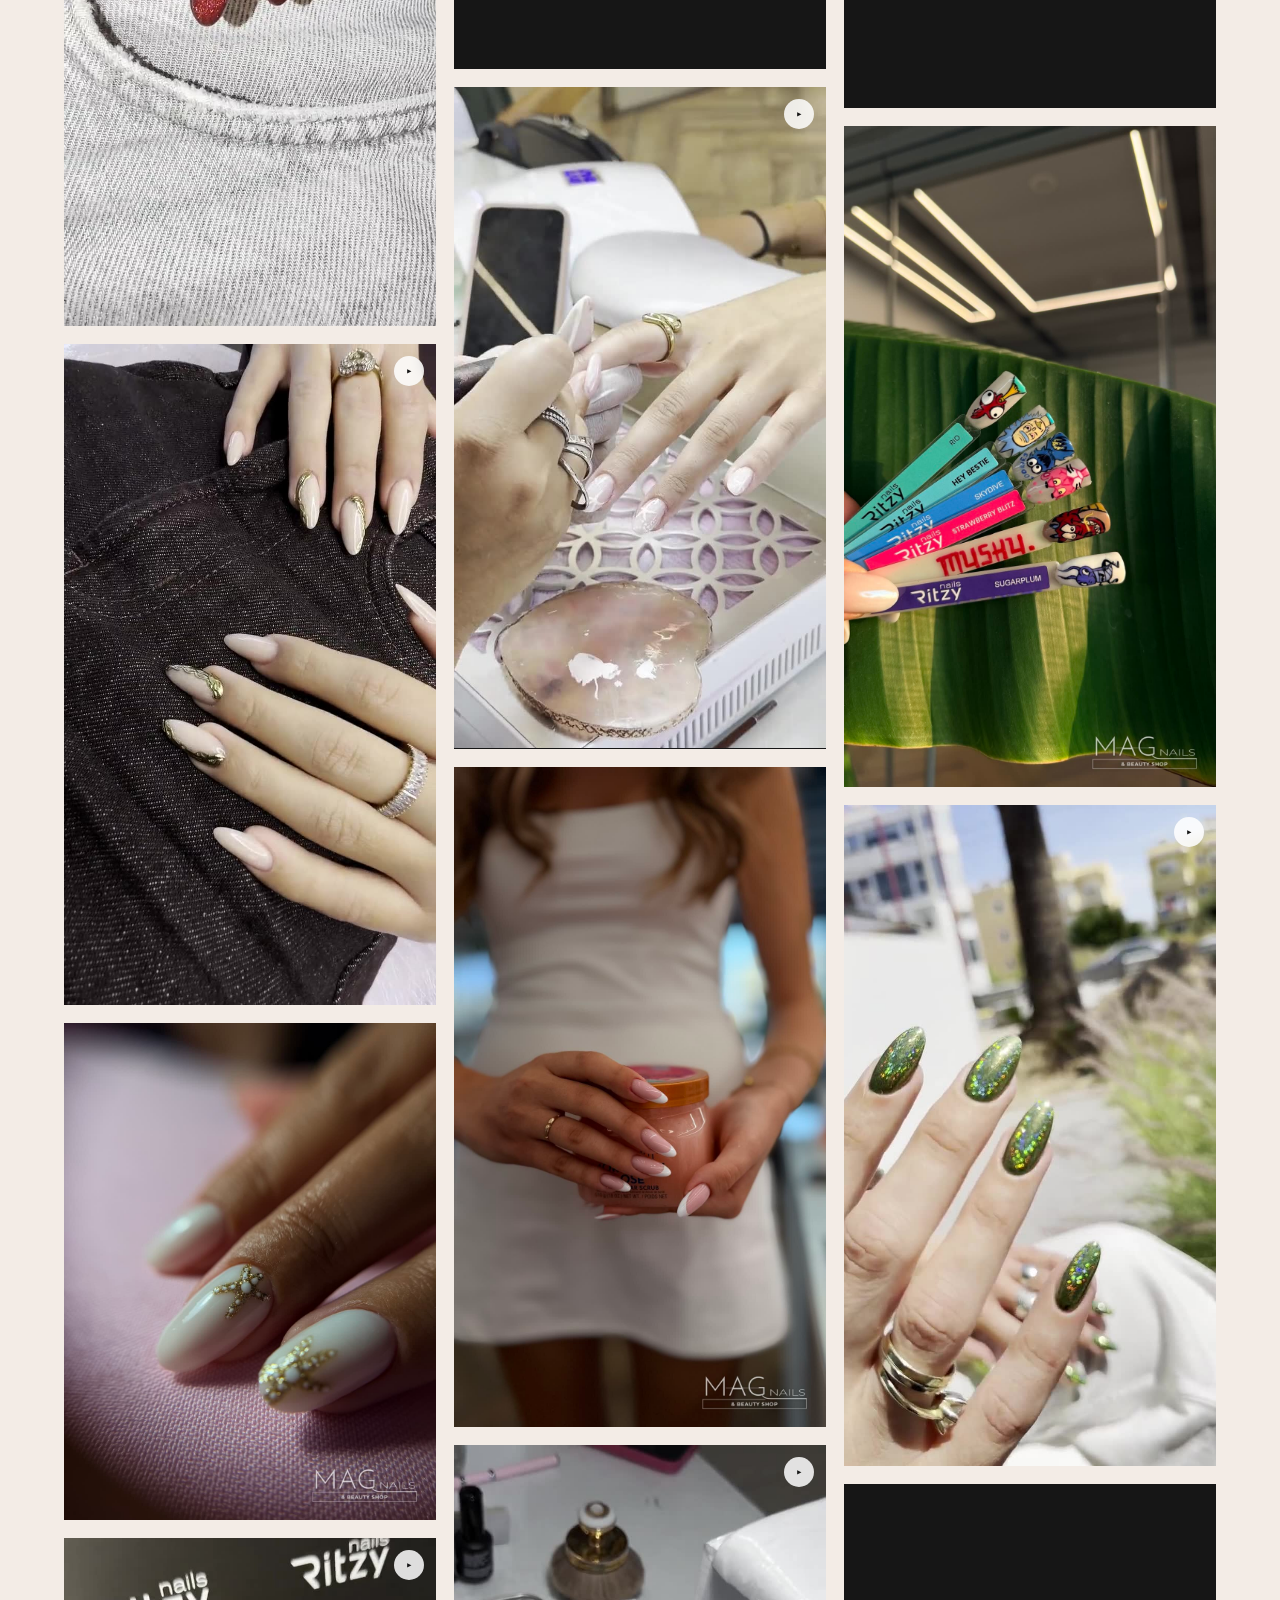
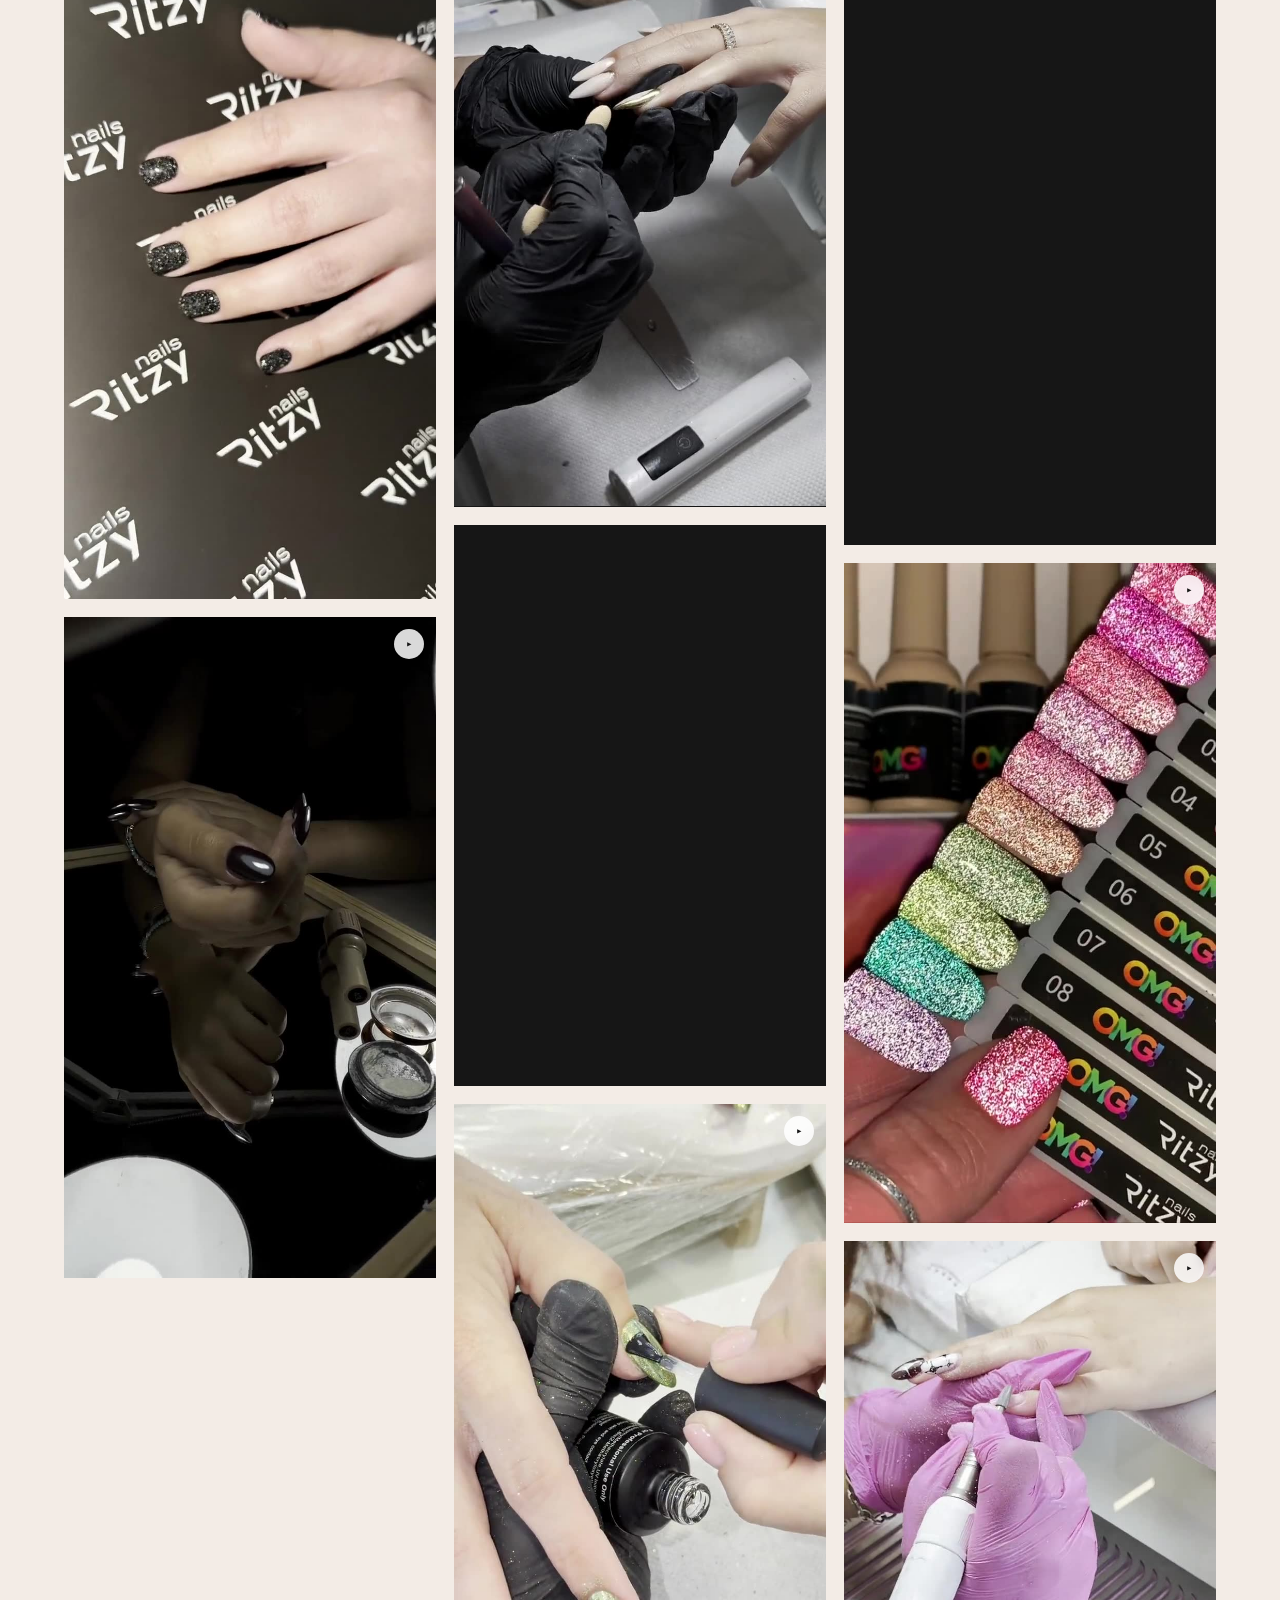
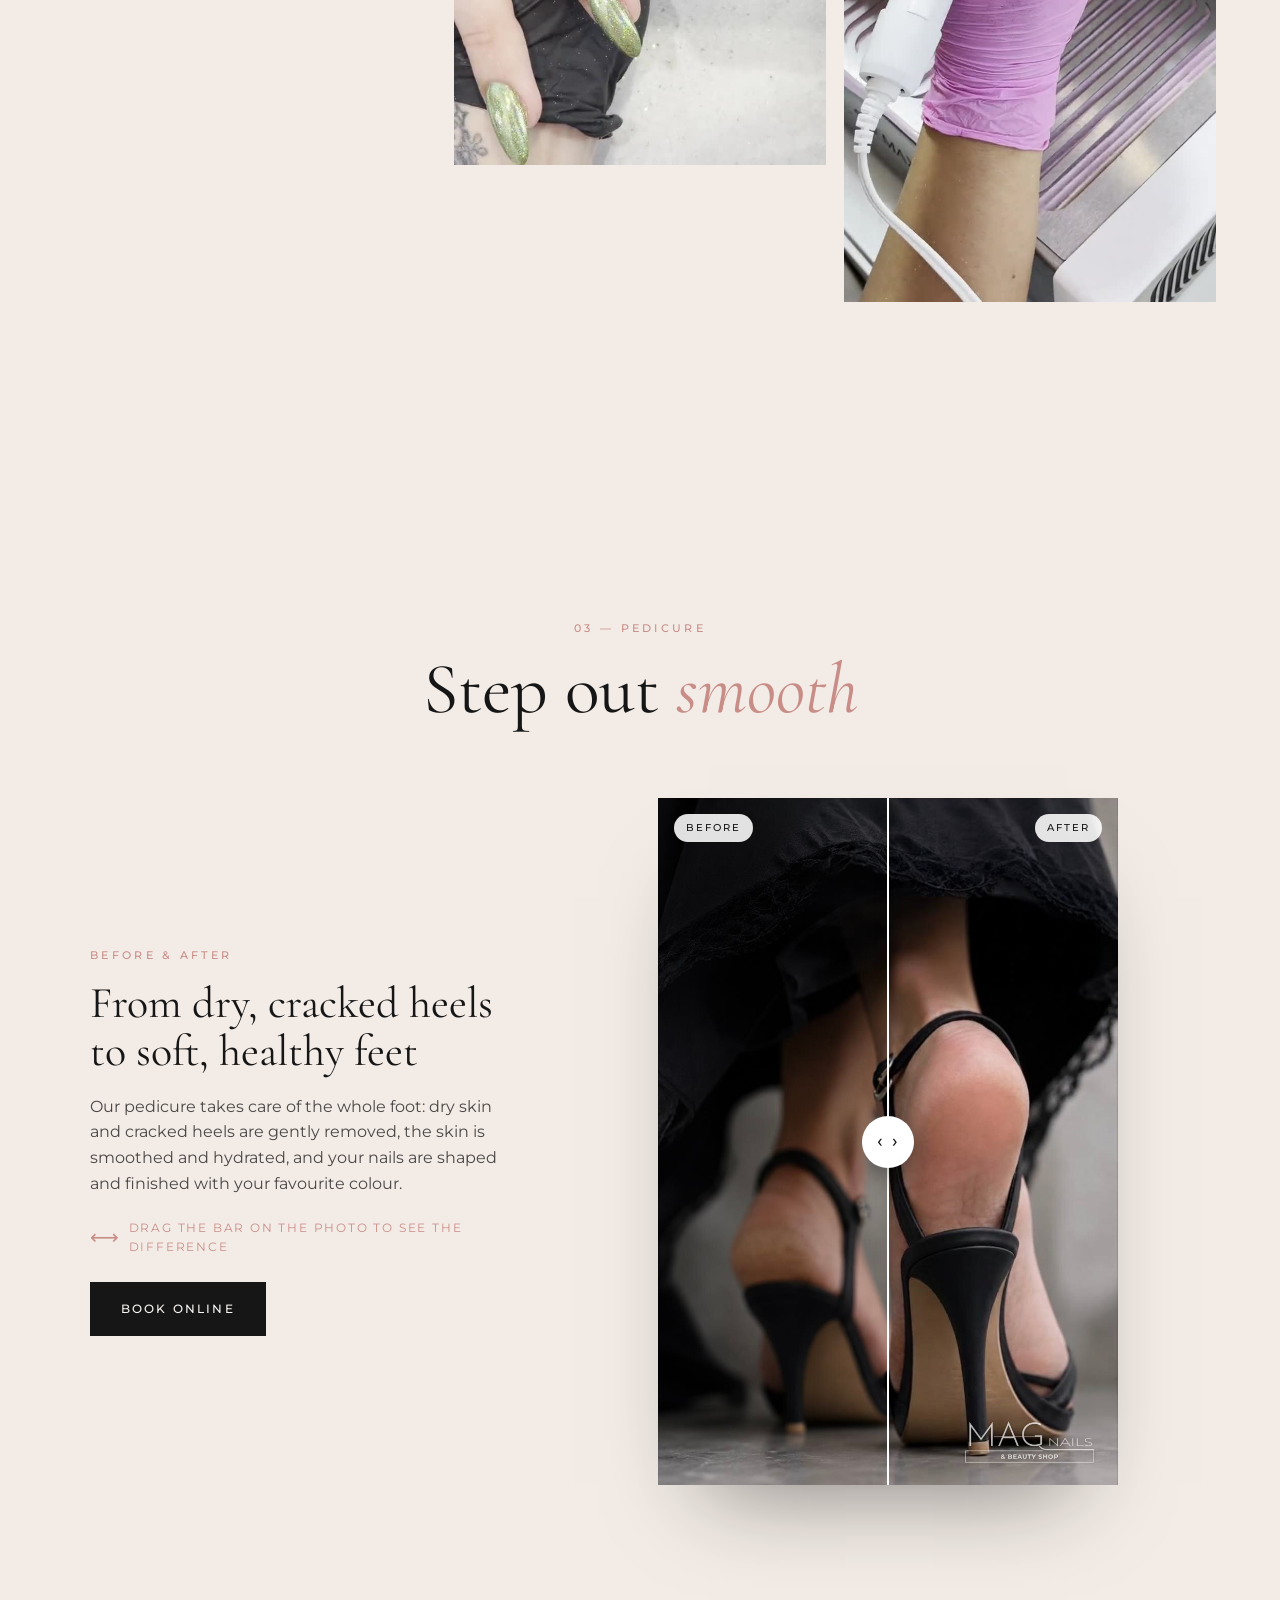
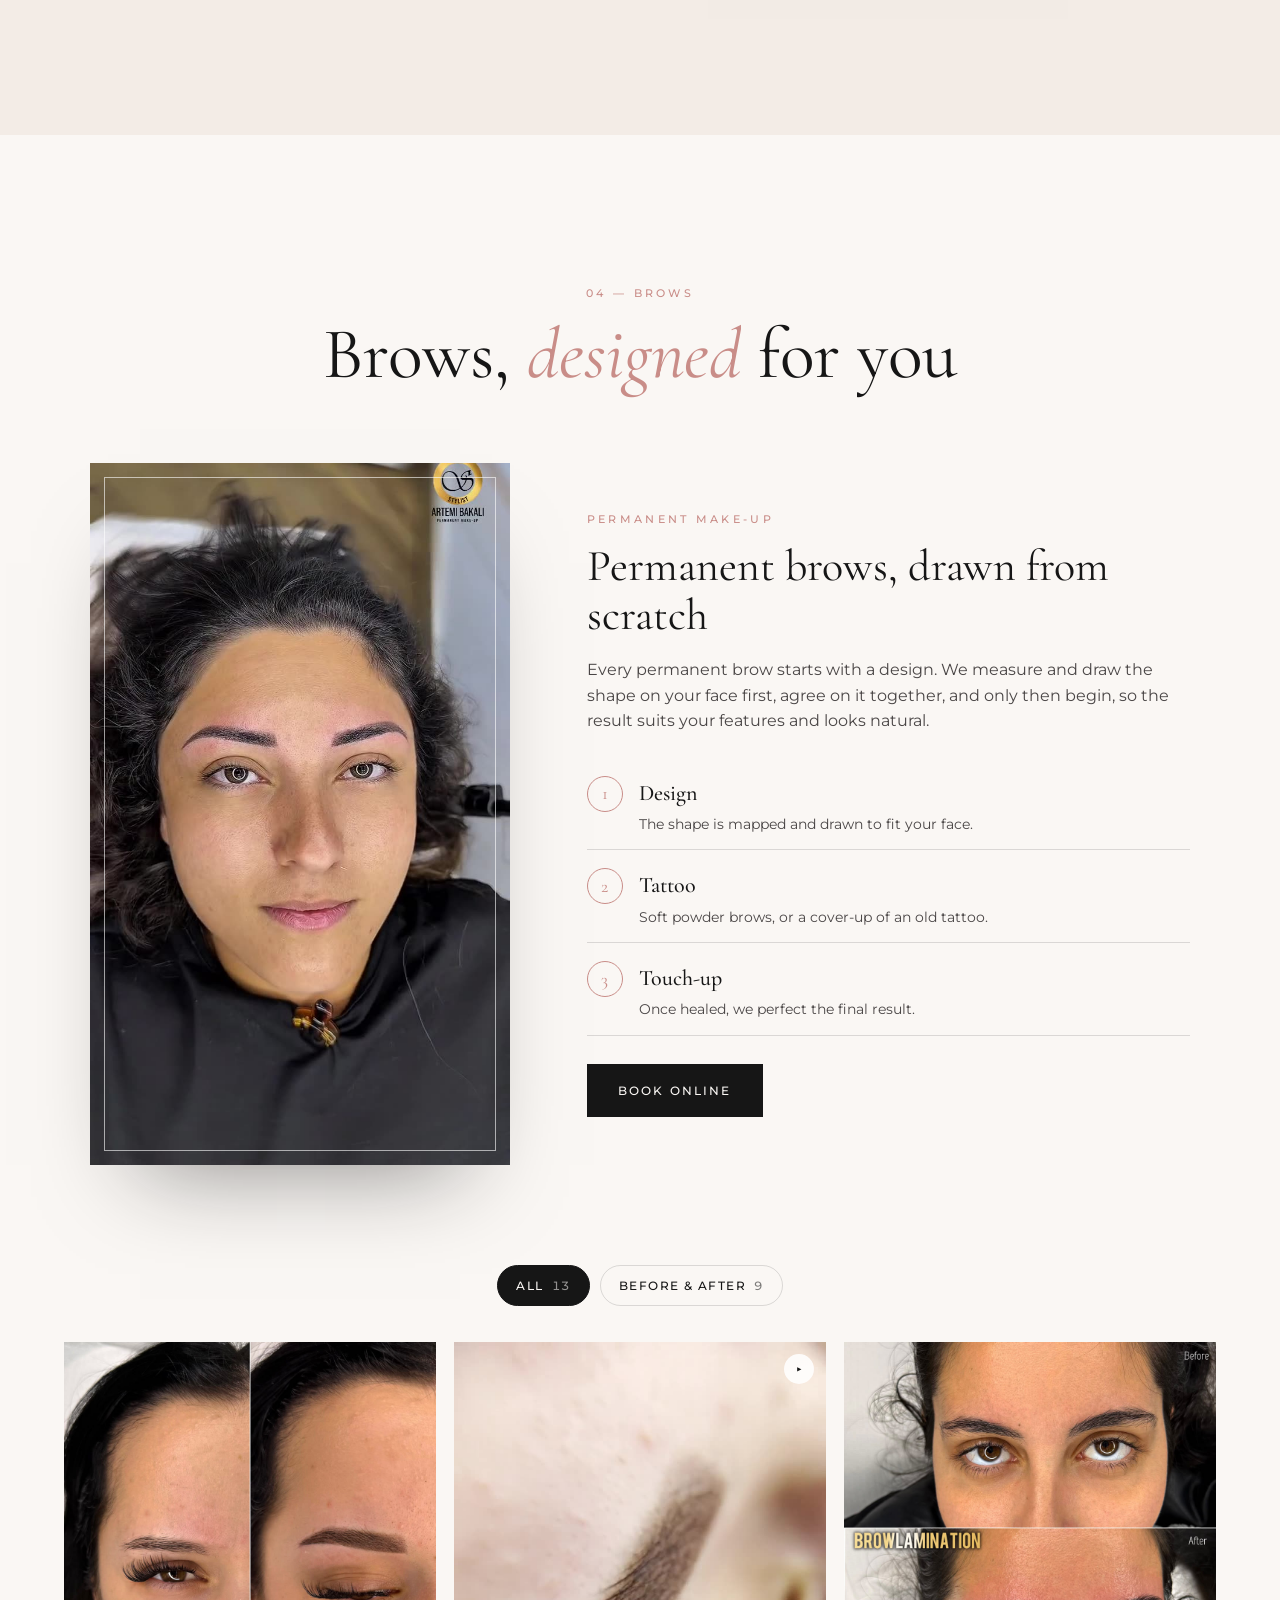
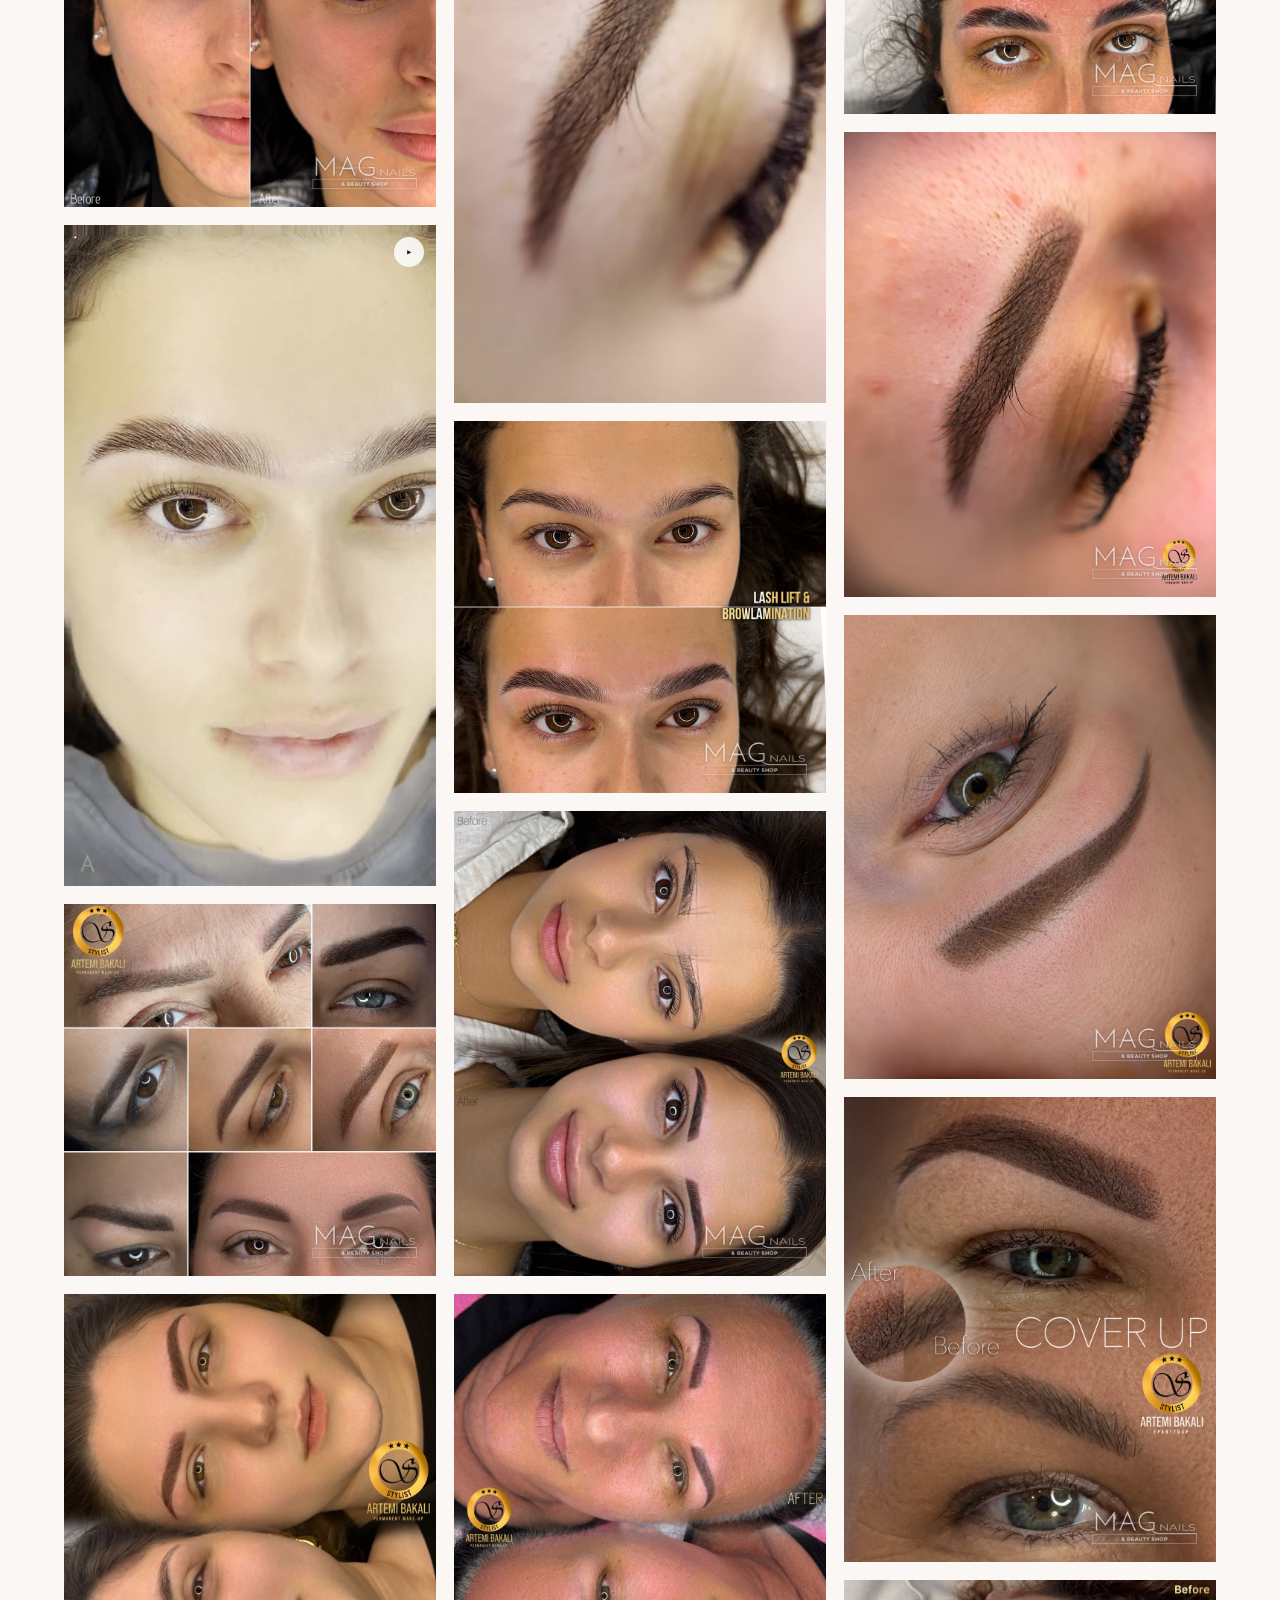
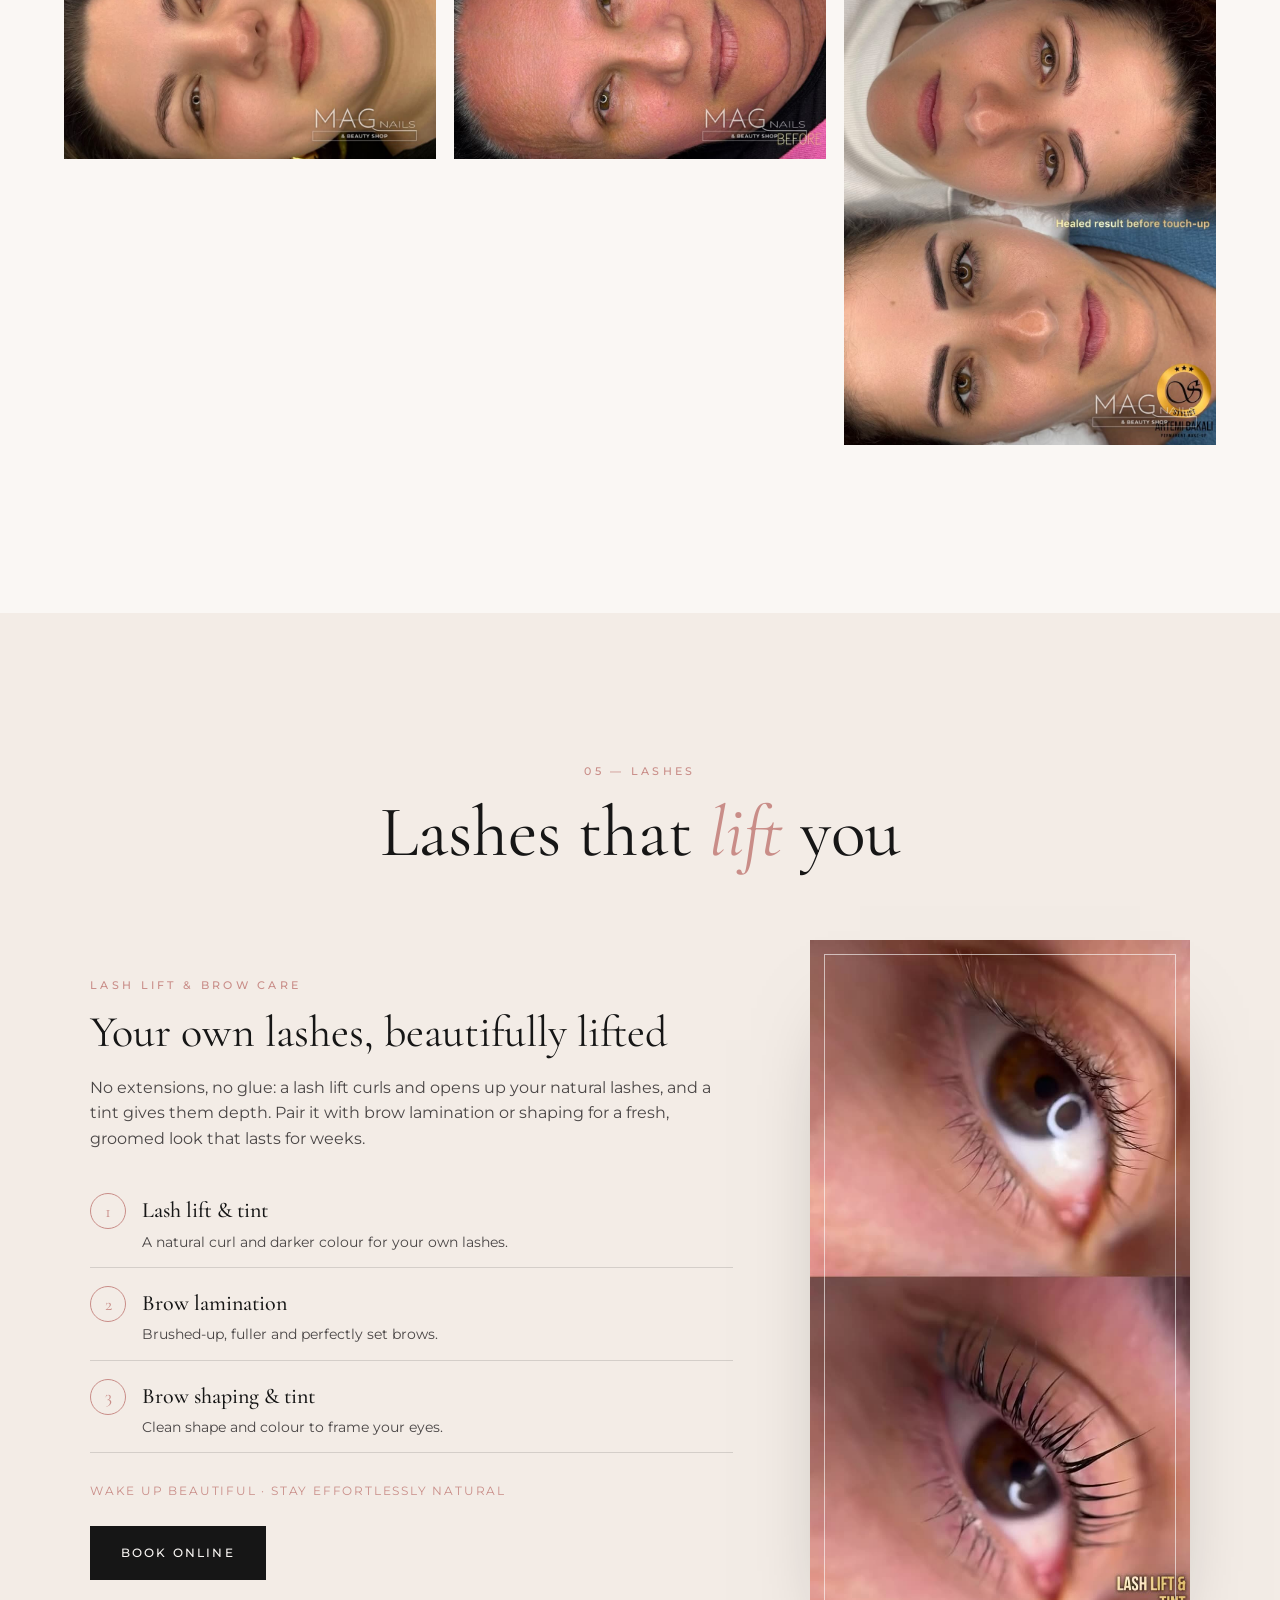
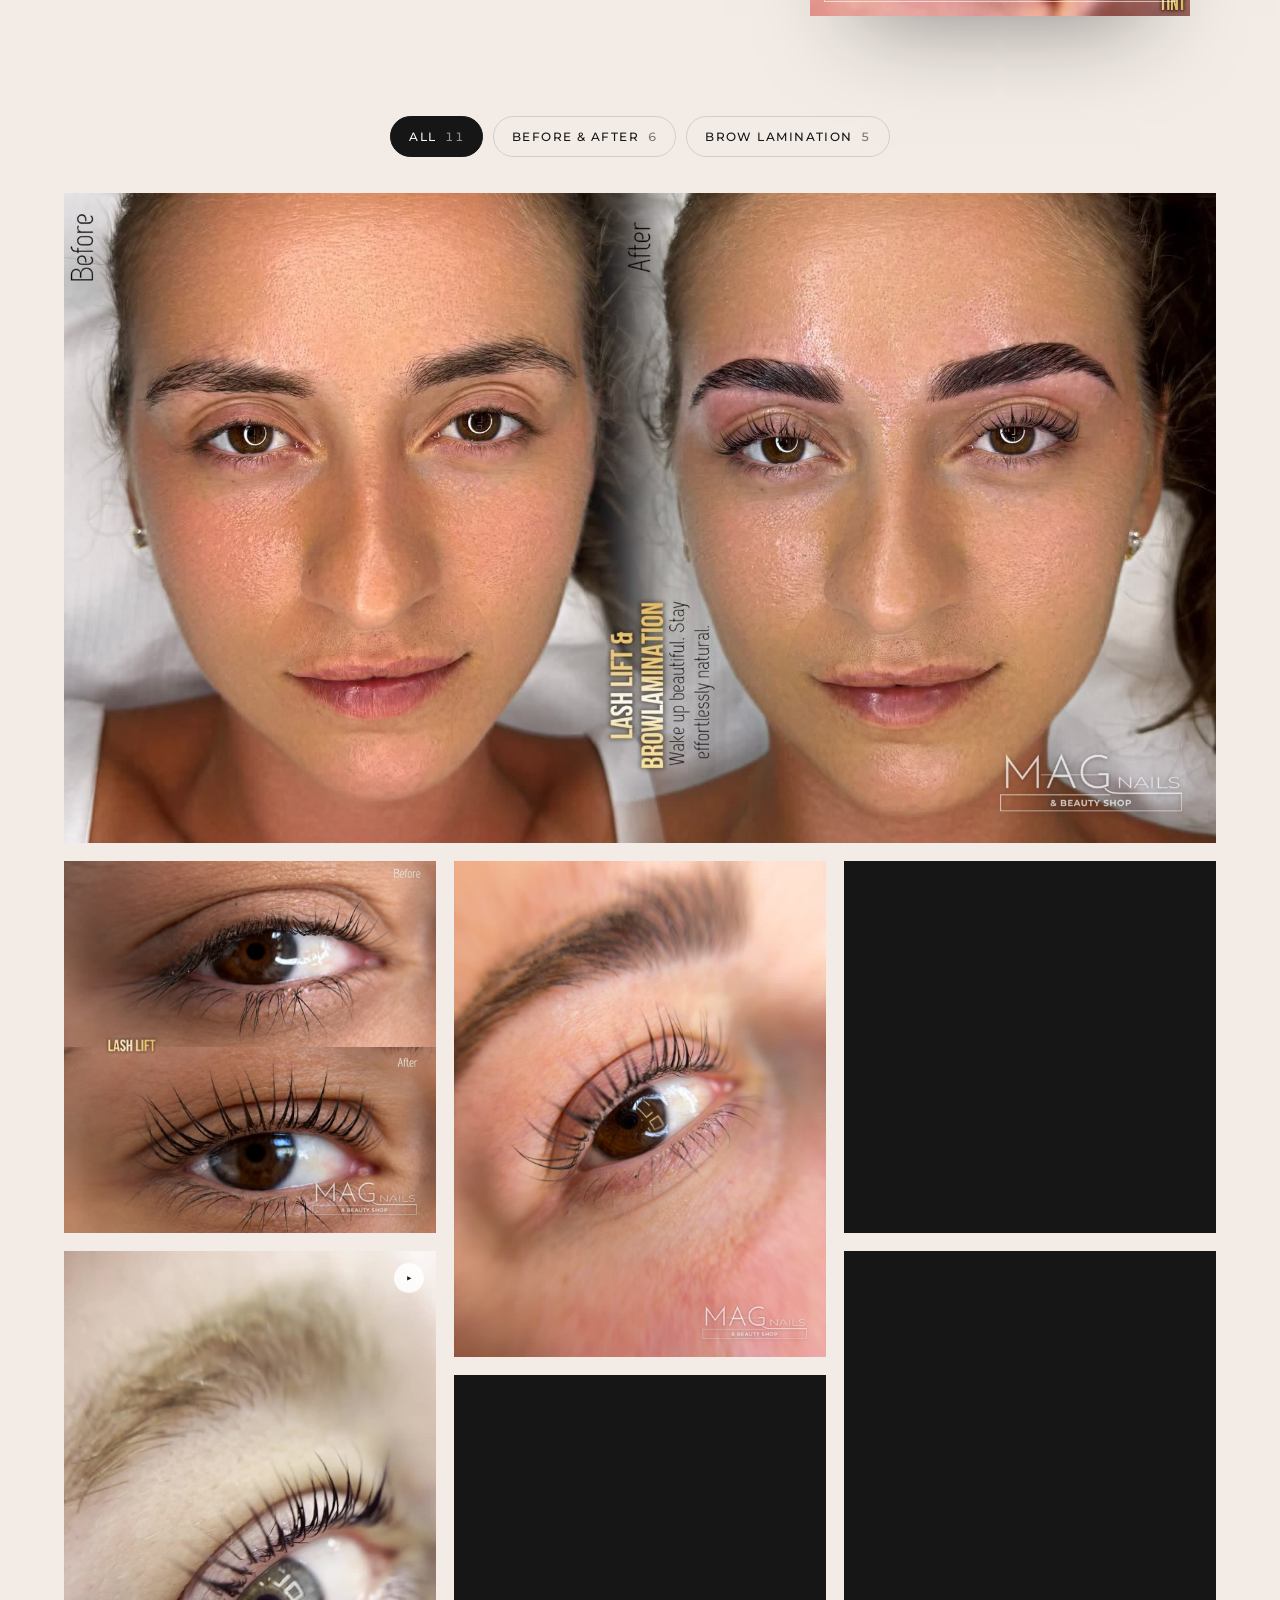
==== commit eb30c862: "Fix top review link: real href in HTML, bigger tap target, no overlap - Review links carry the Googl" ====
--- a/index.html
+++ b/index.html
@@ -28,7 +28,7 @@
   <link rel="preconnect" href="https://fonts.googleapis.com" />
   <link rel="preconnect" href="https://fonts.gstatic.com" crossorigin />
   <link href="https://fonts.googleapis.com/css2?family=Cormorant+Garamond:ital,wght@0,400;0,500;1,400&family=Josefin+Sans:wght@200;300&family=Montserrat:wght@300;400;500;700&display=swap" rel="stylesheet" />
-  <link rel="stylesheet" href="css/style.css" />
+  <link rel="stylesheet" href="css/style.css?v=202611272034" />
 </head>
 <body class="is-loading">
 
@@ -153,7 +153,7 @@
           <a class="hero__ig" data-config="instagram" href="#" target="_blank" rel="noopener">
             <svg viewBox="0 0 24 24" aria-hidden="true"><use href="#ig-icon" /></svg><span>@mag_nails_beautyshop</span>
           </a>
-          <a class="hero__ig hero__review" data-config="review" href="#" target="_blank" rel="noopener">
+          <a class="hero__ig hero__review" data-config="review" href="https://search.google.com/local/writereview?placeid=ChIJ-1dP485hlRQRLVePoJoS4gE" target="_blank" rel="noopener">
             <svg viewBox="0 0 24 24" aria-hidden="true"><use href="#star-icon" /></svg><span>Leave us a review</span>
           </a>
         </div>
@@ -438,7 +438,7 @@
       </div>
       <div class="review-cta reveal">
         <p>Been to MAG? We would love to hear from you.</p>
-        <a class="btn btn--review magnetic" data-config="review" href="#" target="_blank" rel="noopener">
+        <a class="btn btn--review magnetic" data-config="review" href="https://search.google.com/local/writereview?placeid=ChIJ-1dP485hlRQRLVePoJoS4gE" target="_blank" rel="noopener">
           <svg viewBox="0 0 24 24" aria-hidden="true"><use href="#star-icon" /></svg><span>Write a Google review</span>
         </a>
       </div>
@@ -561,7 +561,7 @@
         <div class="footer__ctas">
           <a class="btn btn--light magnetic" data-config="treatwell" href="#" target="_blank" rel="noopener">Book online</a>
           <a class="btn btn--outline-light magnetic" data-config="eshop" href="#" target="_blank" rel="noopener">Find our products</a>
-          <a class="btn btn--outline-light btn--review-light magnetic" data-config="review" href="#" target="_blank" rel="noopener"><svg viewBox="0 0 24 24" aria-hidden="true"><use href="#star-icon" /></svg><span>Leave a review</span></a>
+          <a class="btn btn--outline-light btn--review-light magnetic" data-config="review" href="https://search.google.com/local/writereview?placeid=ChIJ-1dP485hlRQRLVePoJoS4gE" target="_blank" rel="noopener"><svg viewBox="0 0 24 24" aria-hidden="true"><use href="#star-icon" /></svg><span>Leave a review</span></a>
         </div>
       </div>
 
@@ -600,6 +600,6 @@
     </div>
   </footer>
 
-  <script src="js/main.js"></script>
+  <script src="js/main.js?v=202611272034"></script>
 </body>
 </html>
--- a/css/style.css
+++ b/css/style.css
@@ -949,3 +949,12 @@
 .btn--review svg, .btn--review-light svg { width: 18px; height: 18px; color: #e2a93b; transition: transform .5s var(--ease); }
 .btn--review:hover { border-color: var(--ink); }
 .btn--review:hover svg, .btn--review-light:hover svg { transform: rotate(72deg) scale(1.15); }
+/* bigger tap targets for the Instagram / review links, kept above the spinning badge */
+.hero__links { position: relative; z-index: 3; margin-top: 18px; }
+.hero__links .hero__ig { margin-top: 0; padding: 10px 16px; border: 1px solid var(--line); border-radius: 40px; background: rgba(250,247,244,.7); min-height: 44px; }
+.hero__links .hero__ig:hover { border-color: var(--ink); }
+@media (max-width: 820px) { .hero .badge { bottom: 14px; left: 10px; width: 80px; height: 80px; } }
+/* the floating button's container must not block taps on the page; only the button and the open menu are clickable */
+.wa-float, .wa-float.is-visible { pointer-events: none; }
+.wa-float.is-visible .fab__toggle { pointer-events: auto; }
+.wa-float.is-visible.is-open .fab__menu { pointer-events: auto; }
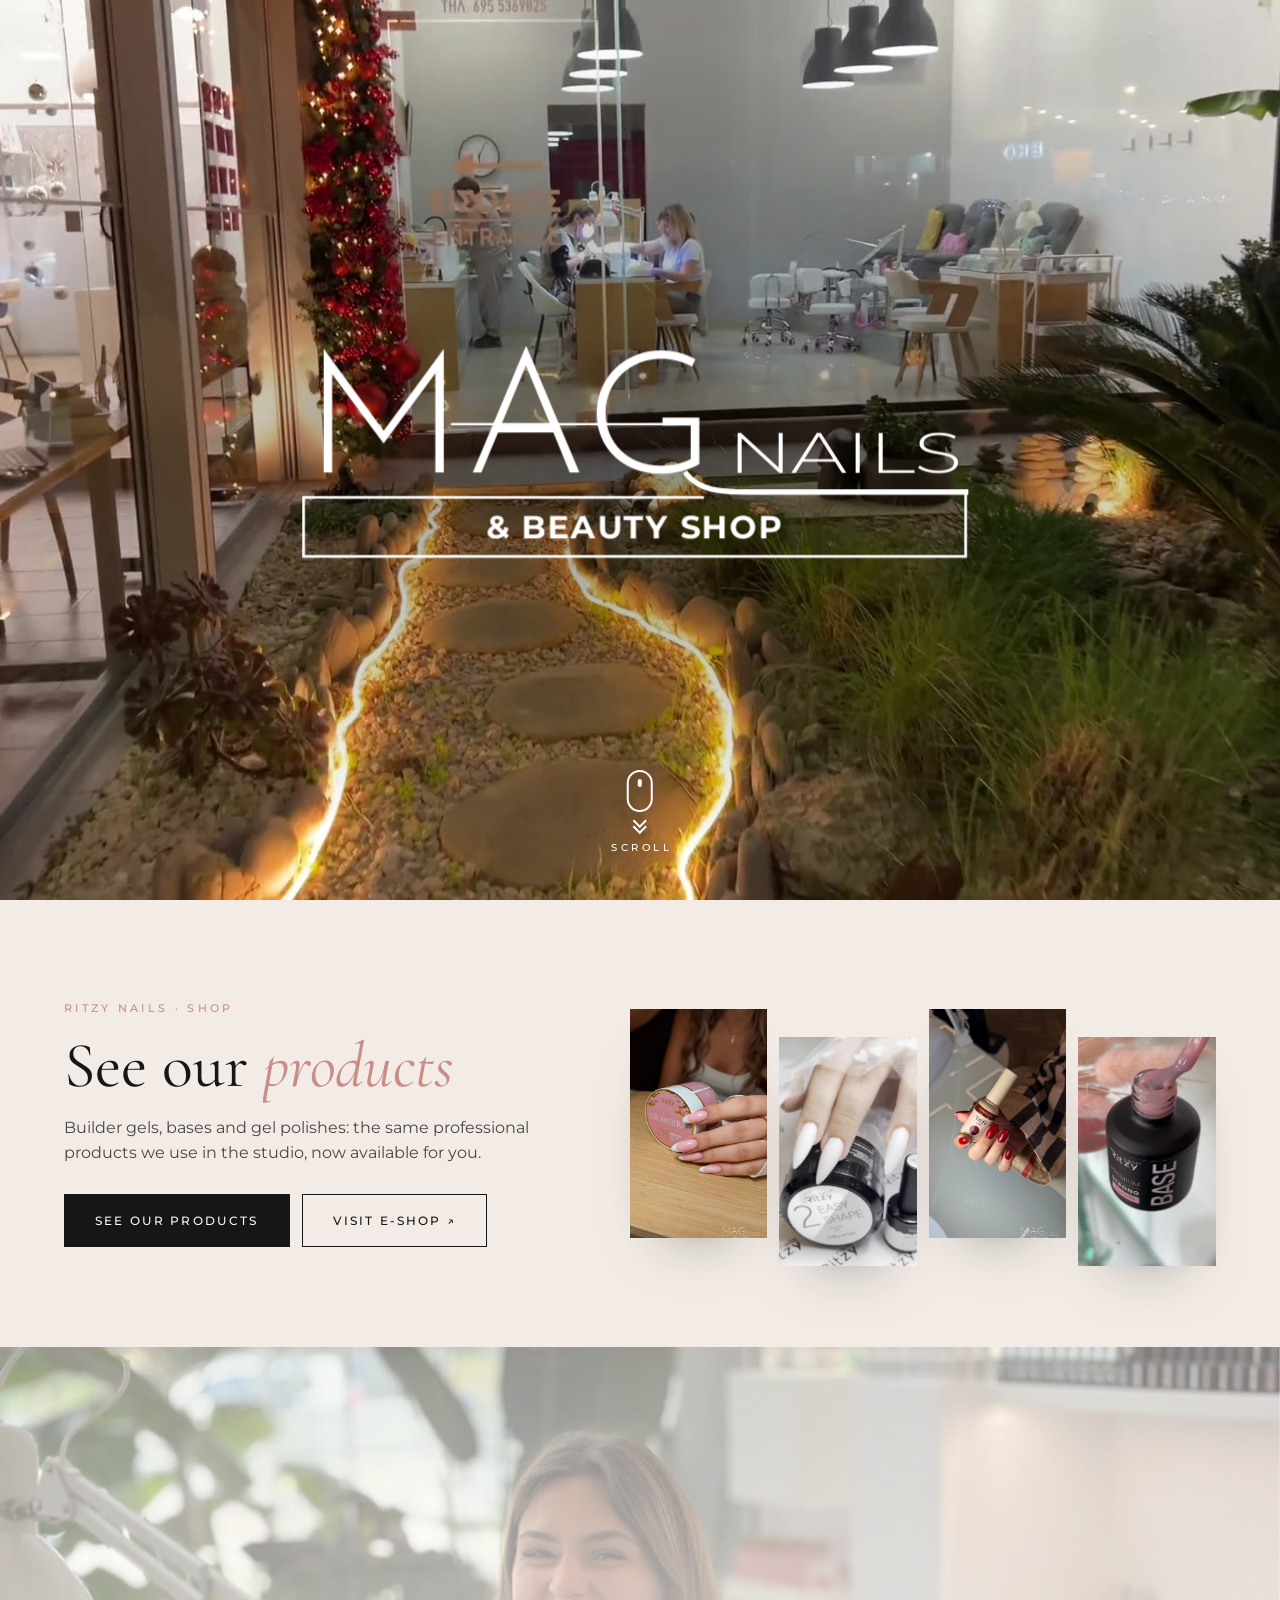
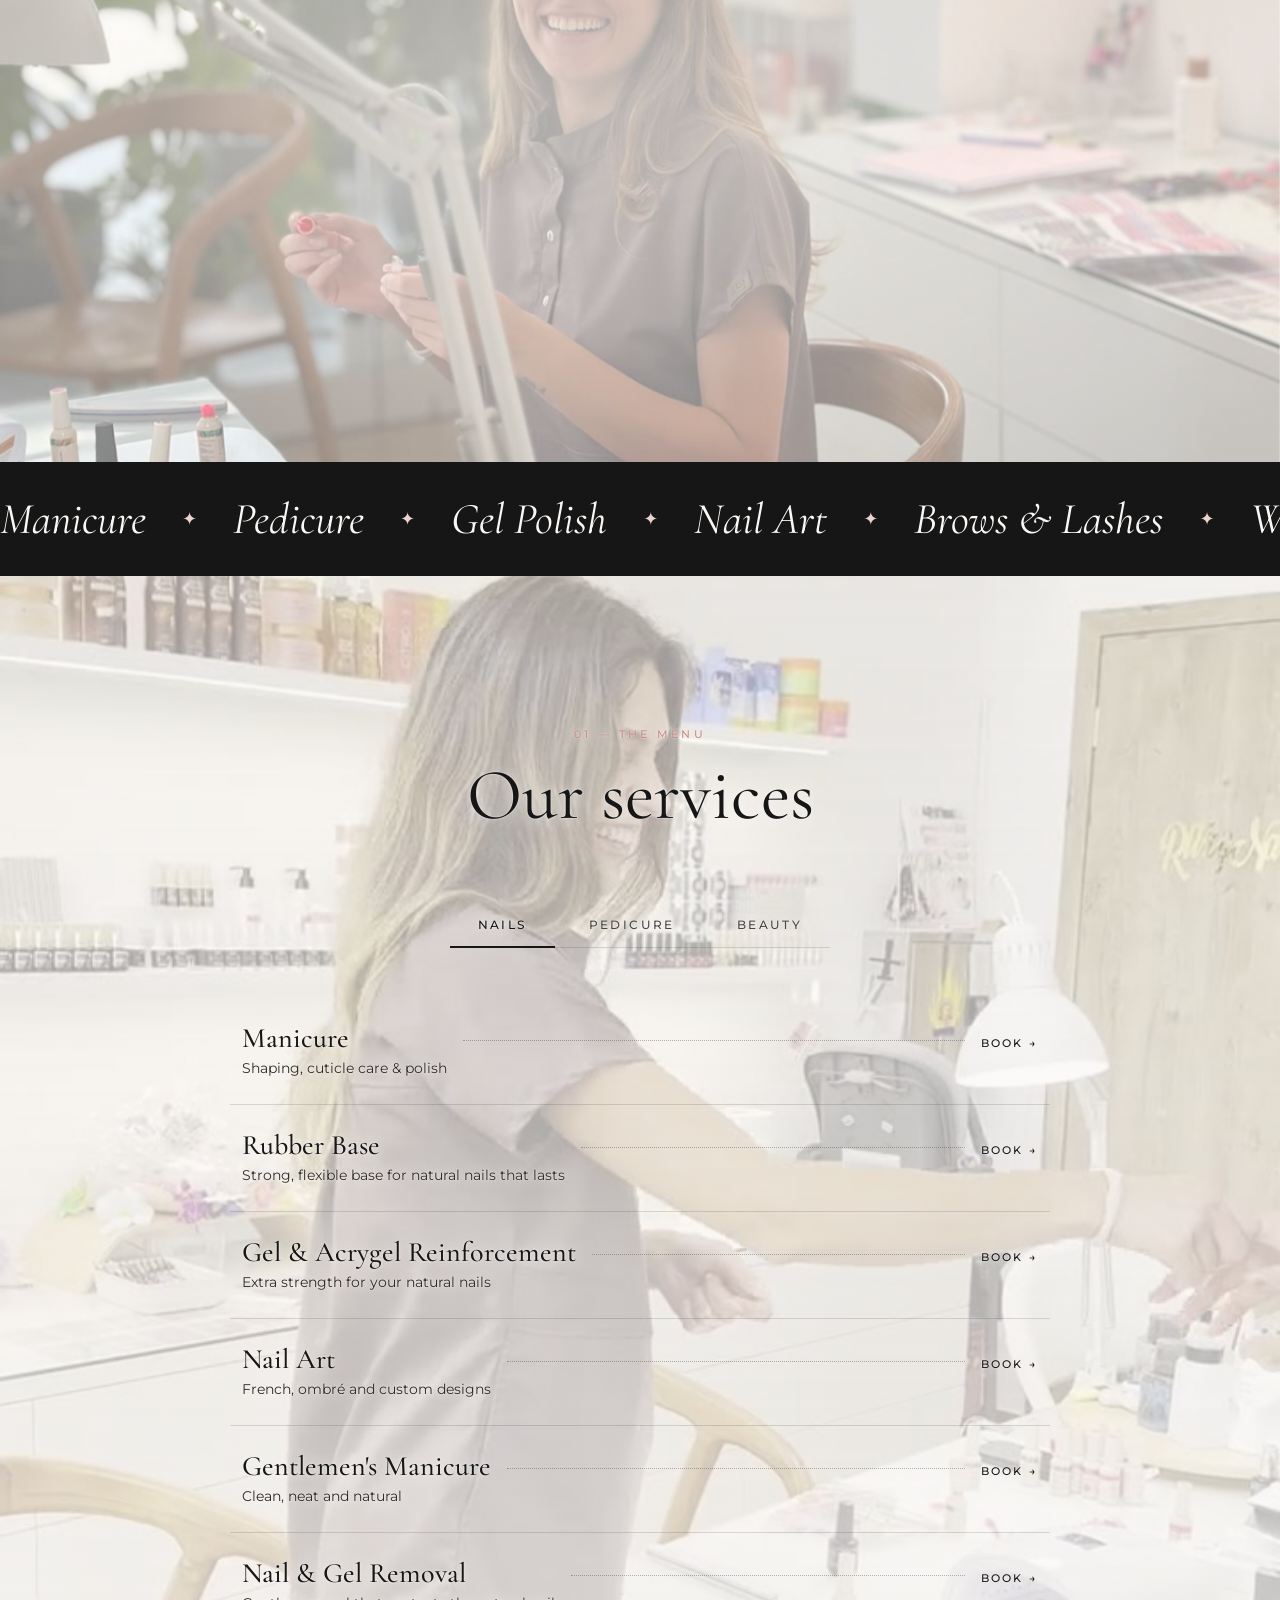
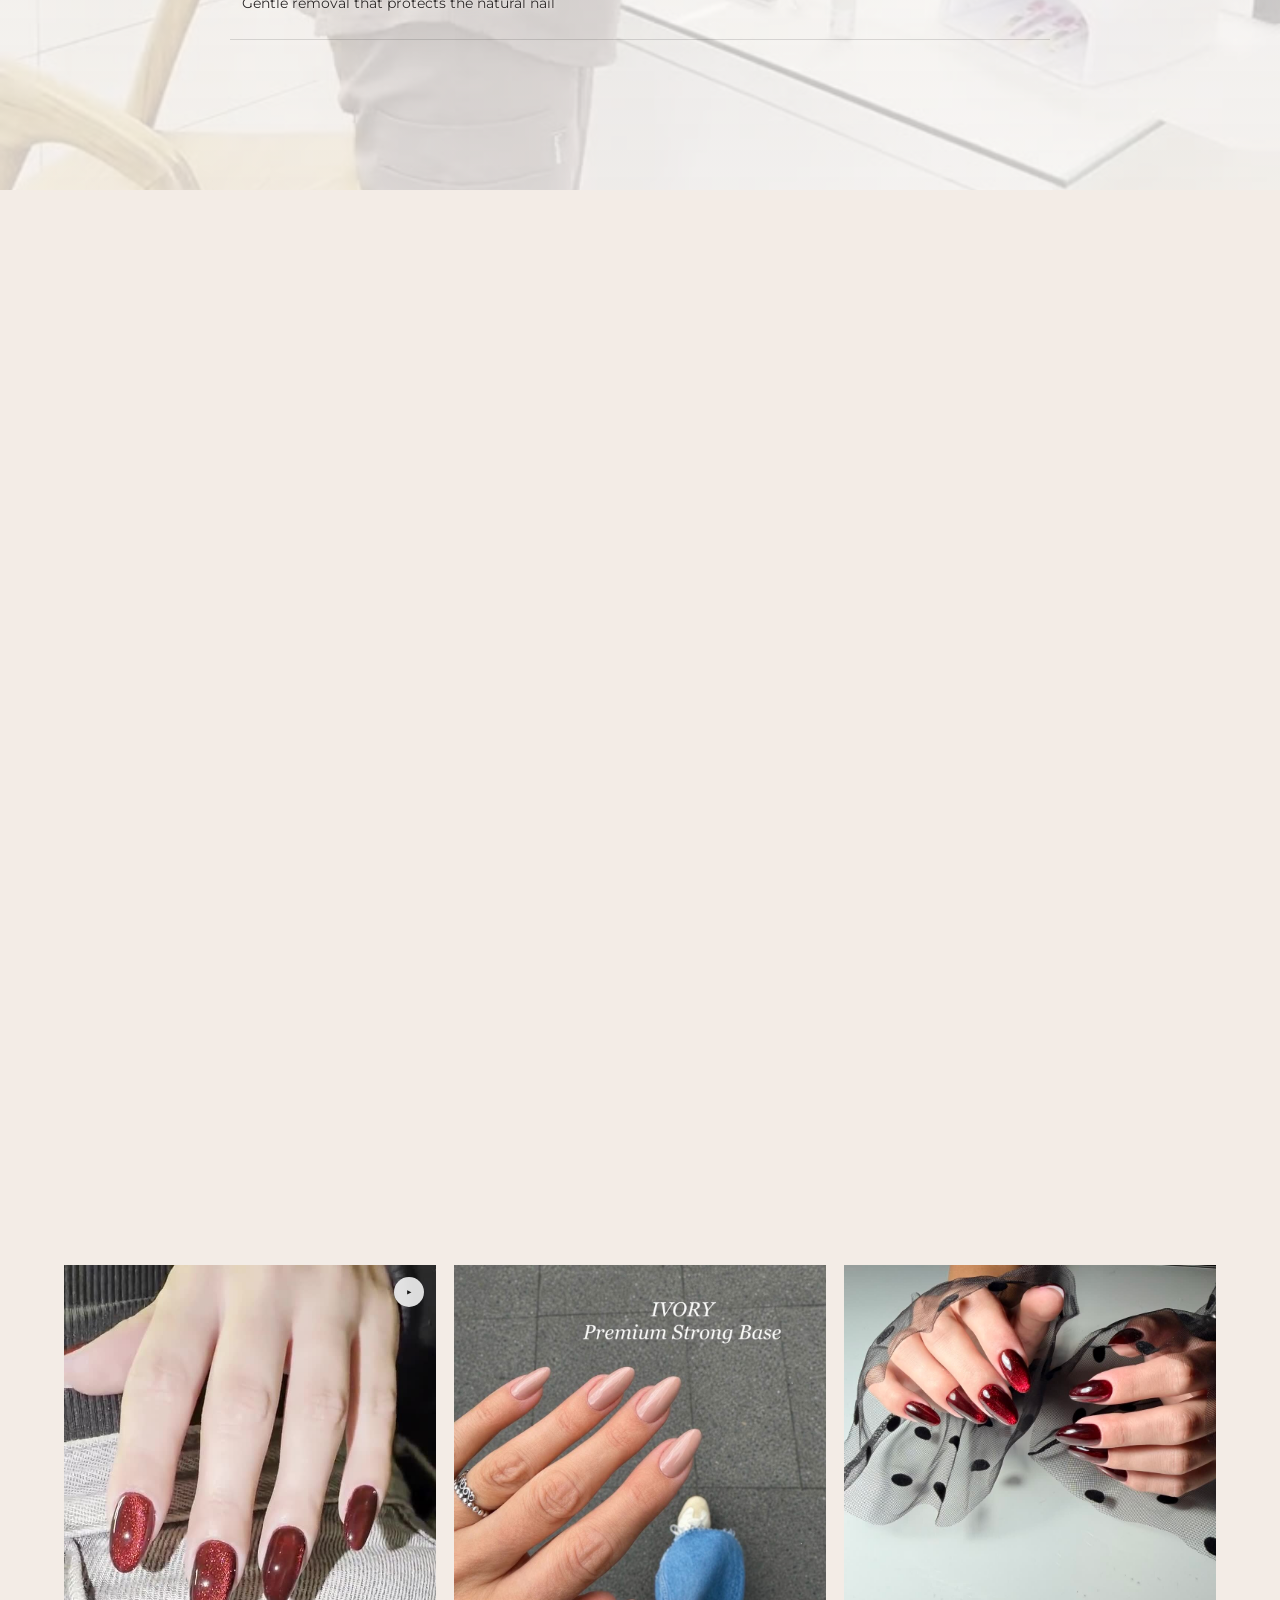
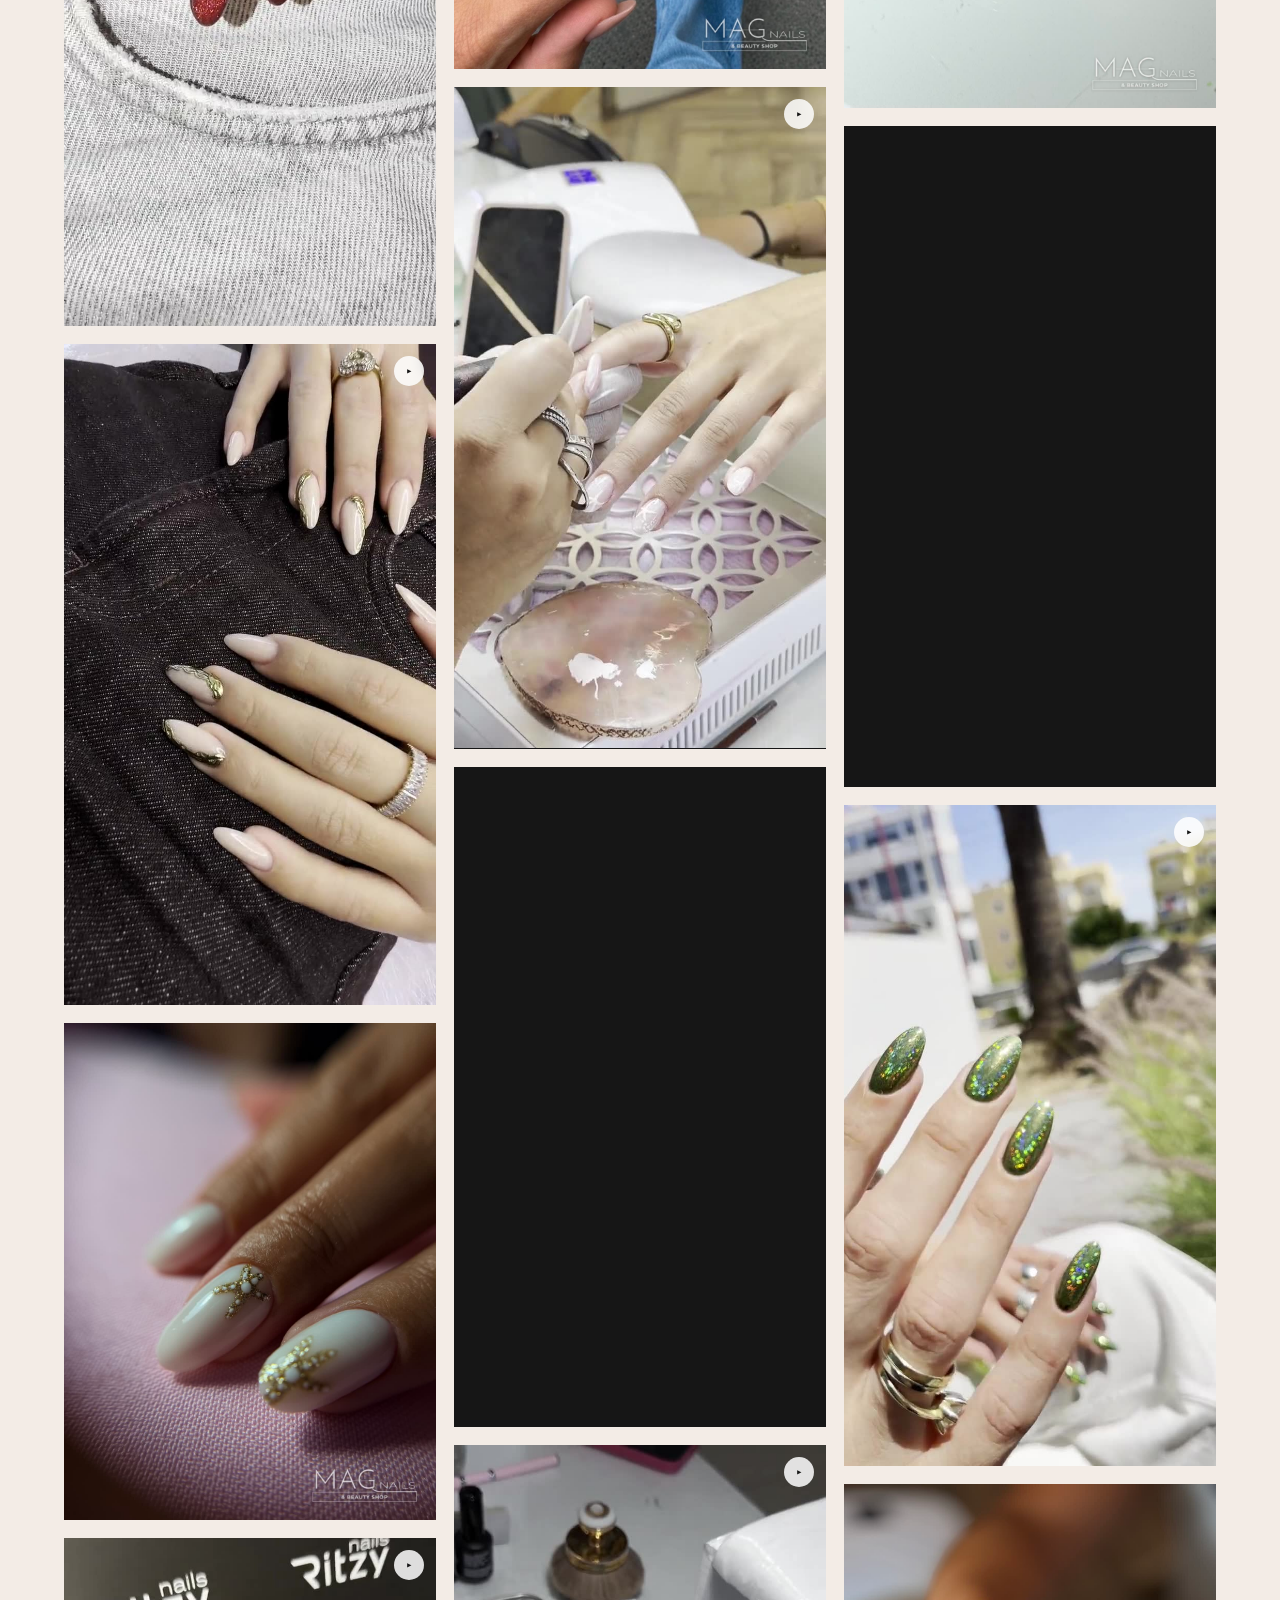
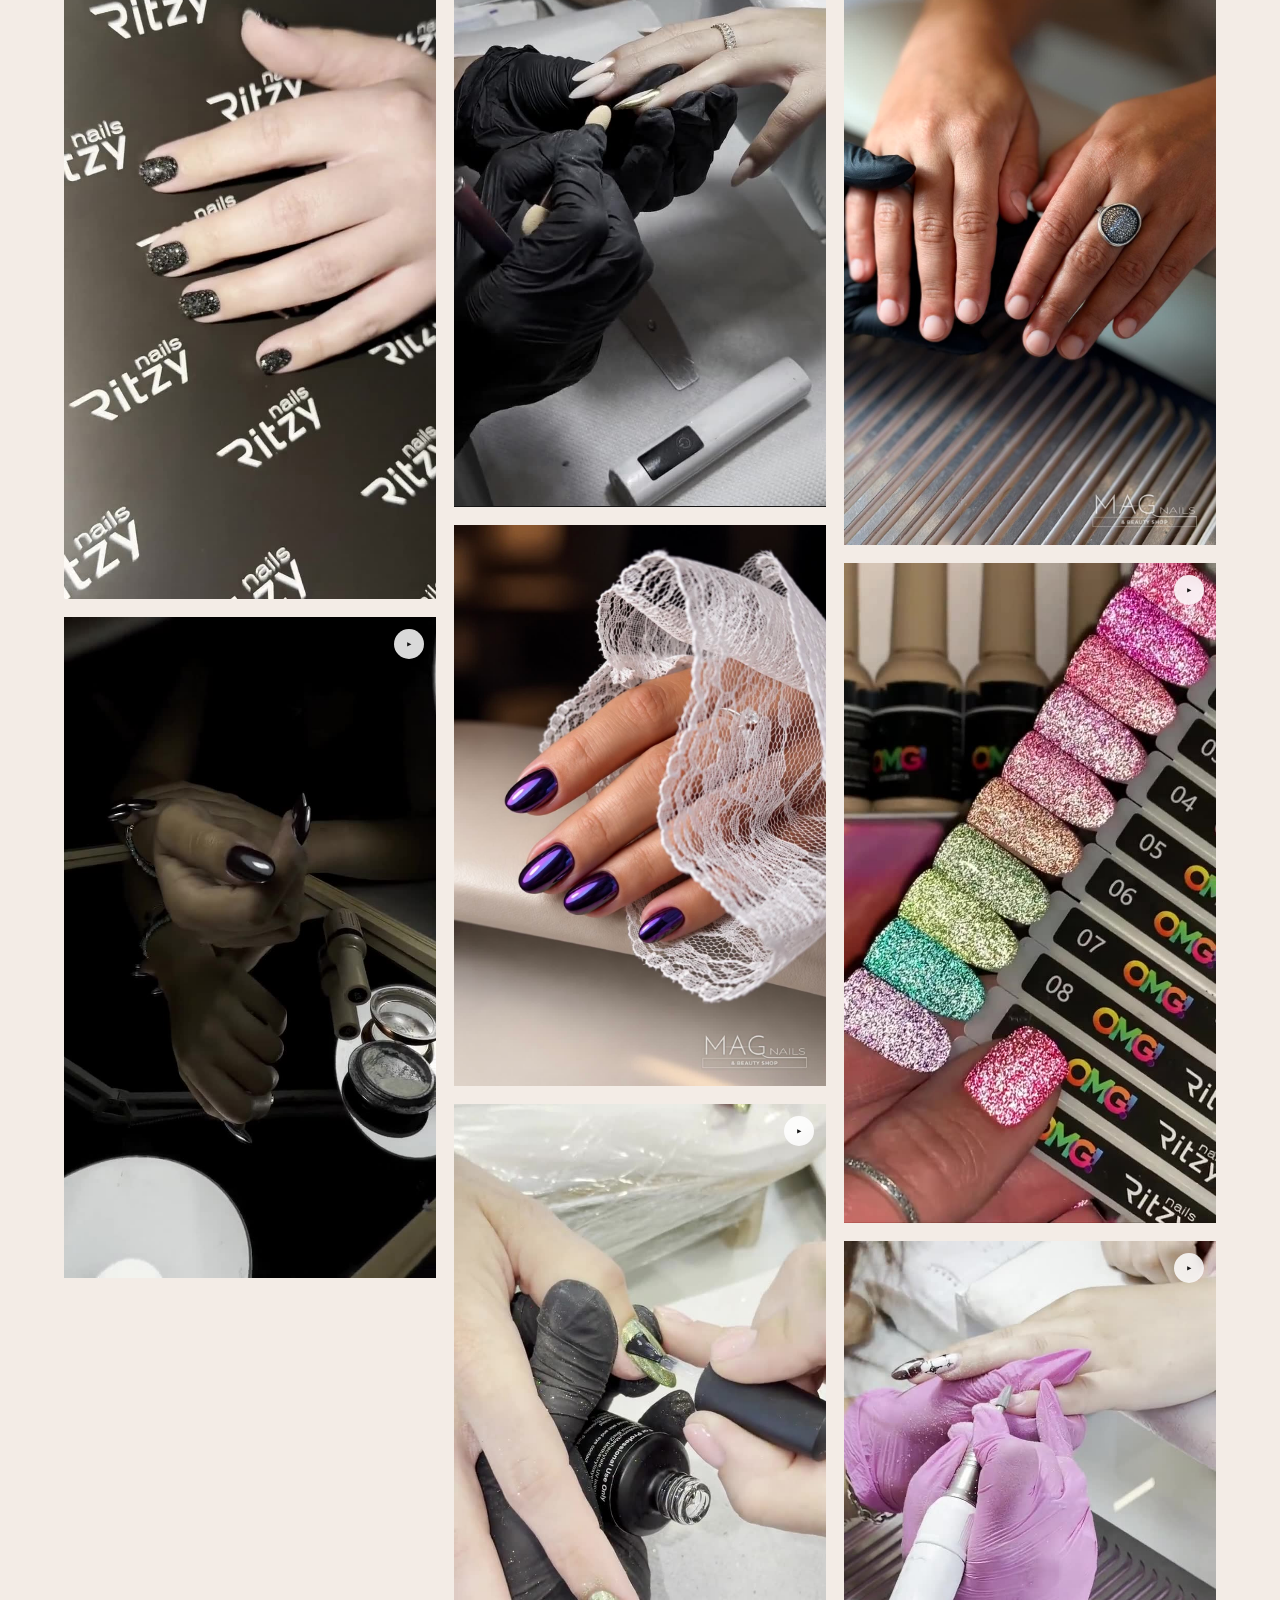
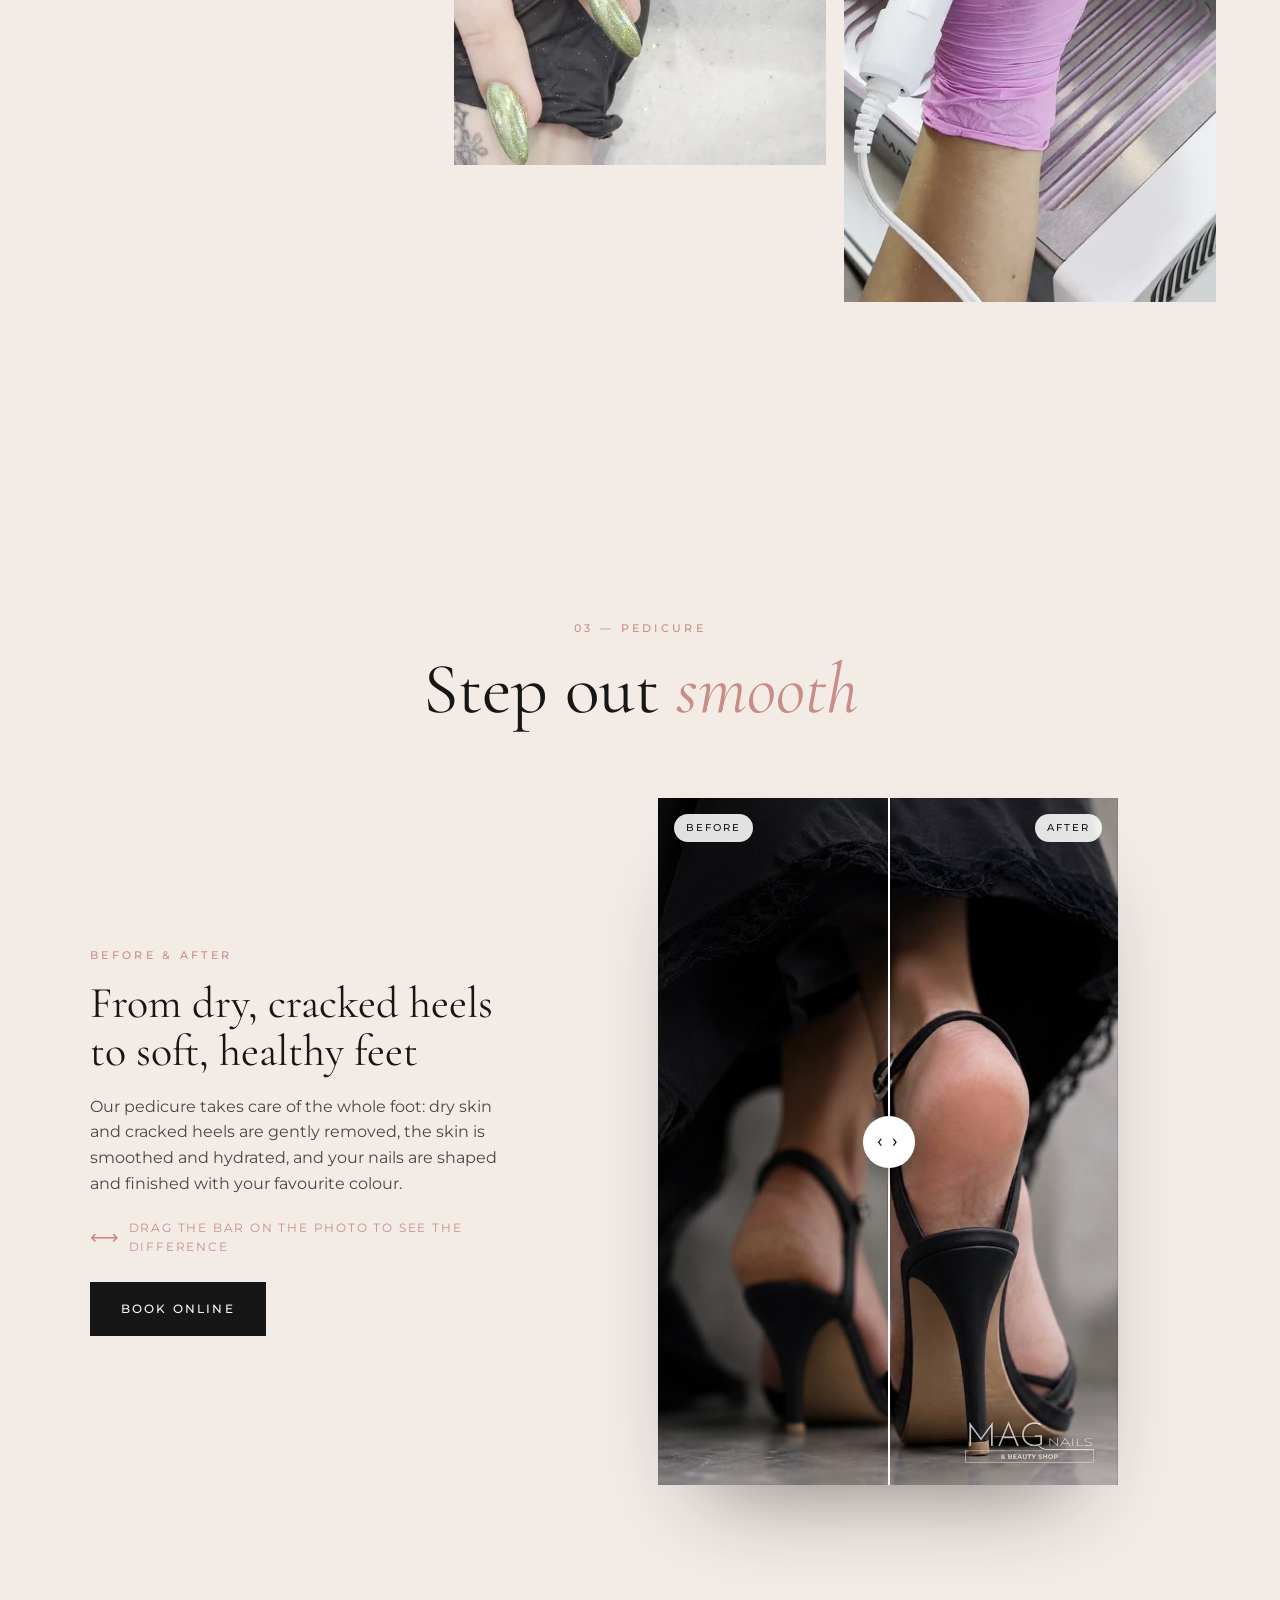
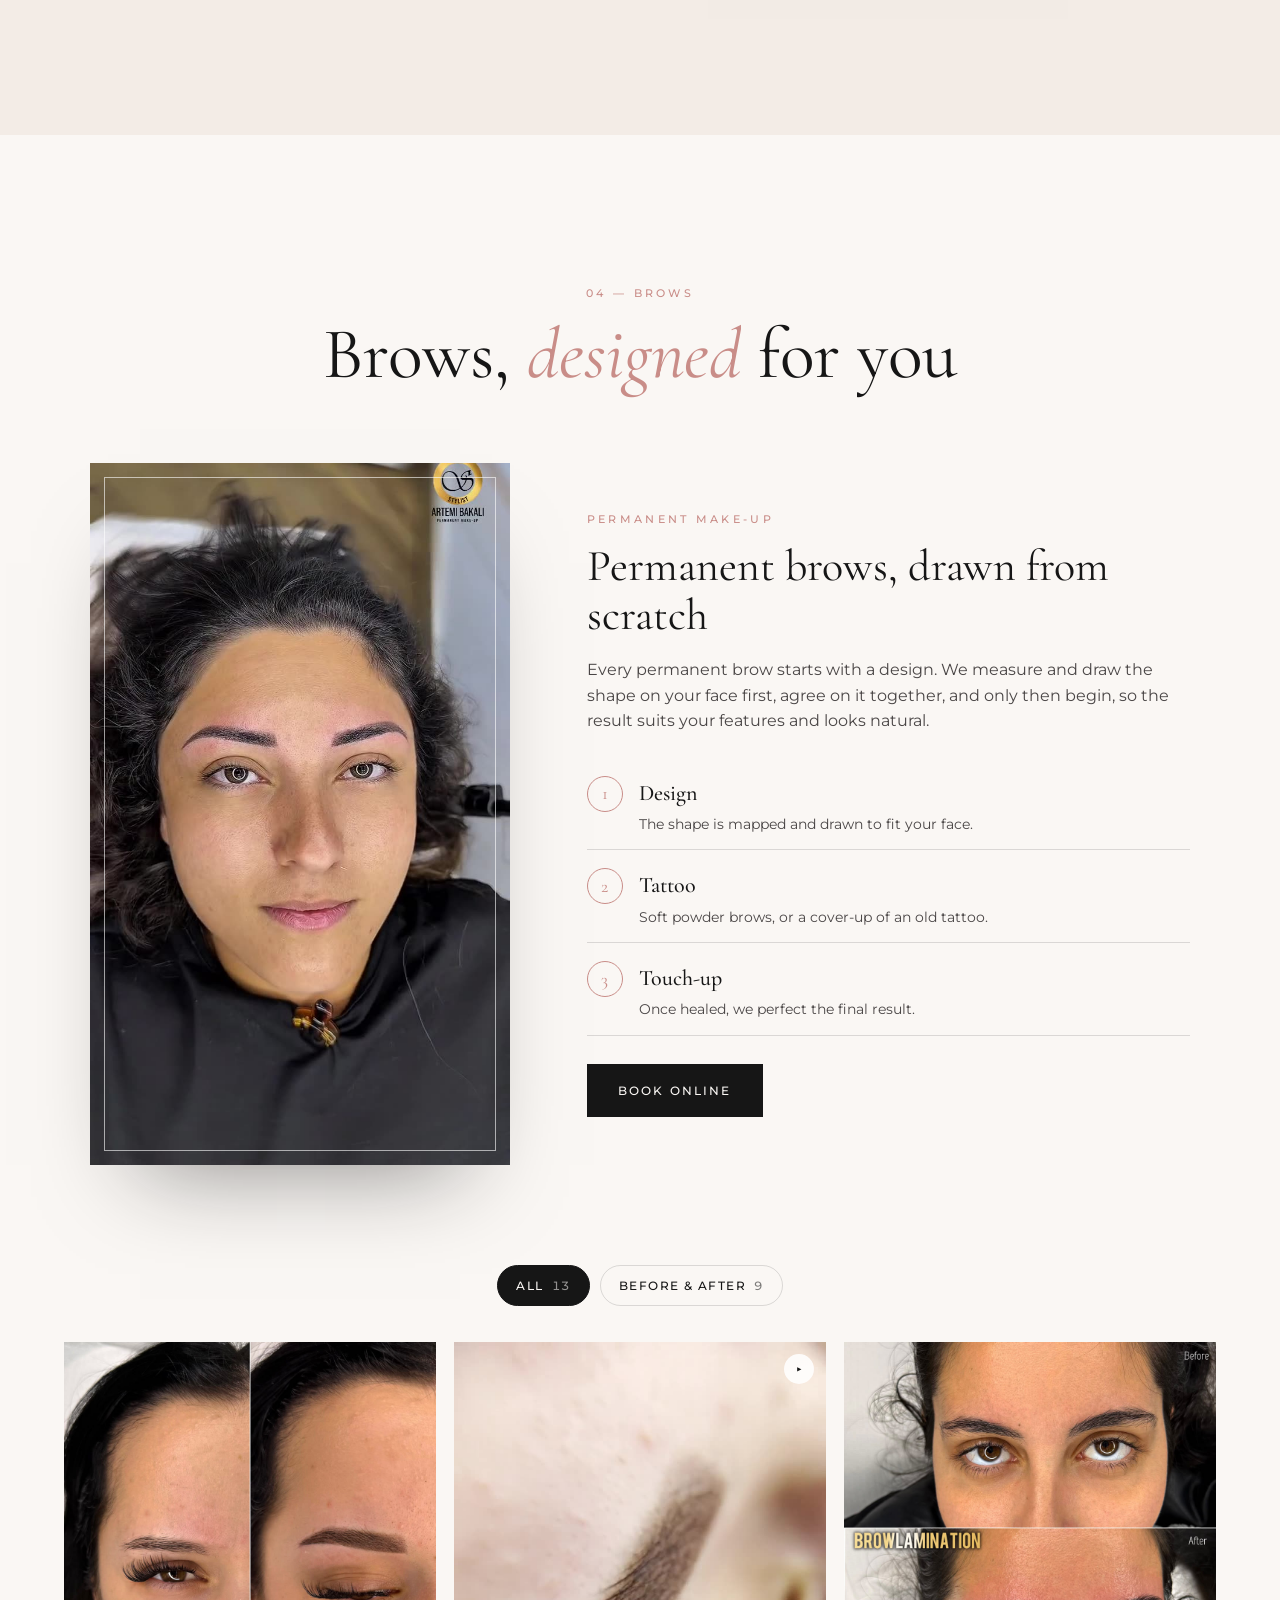
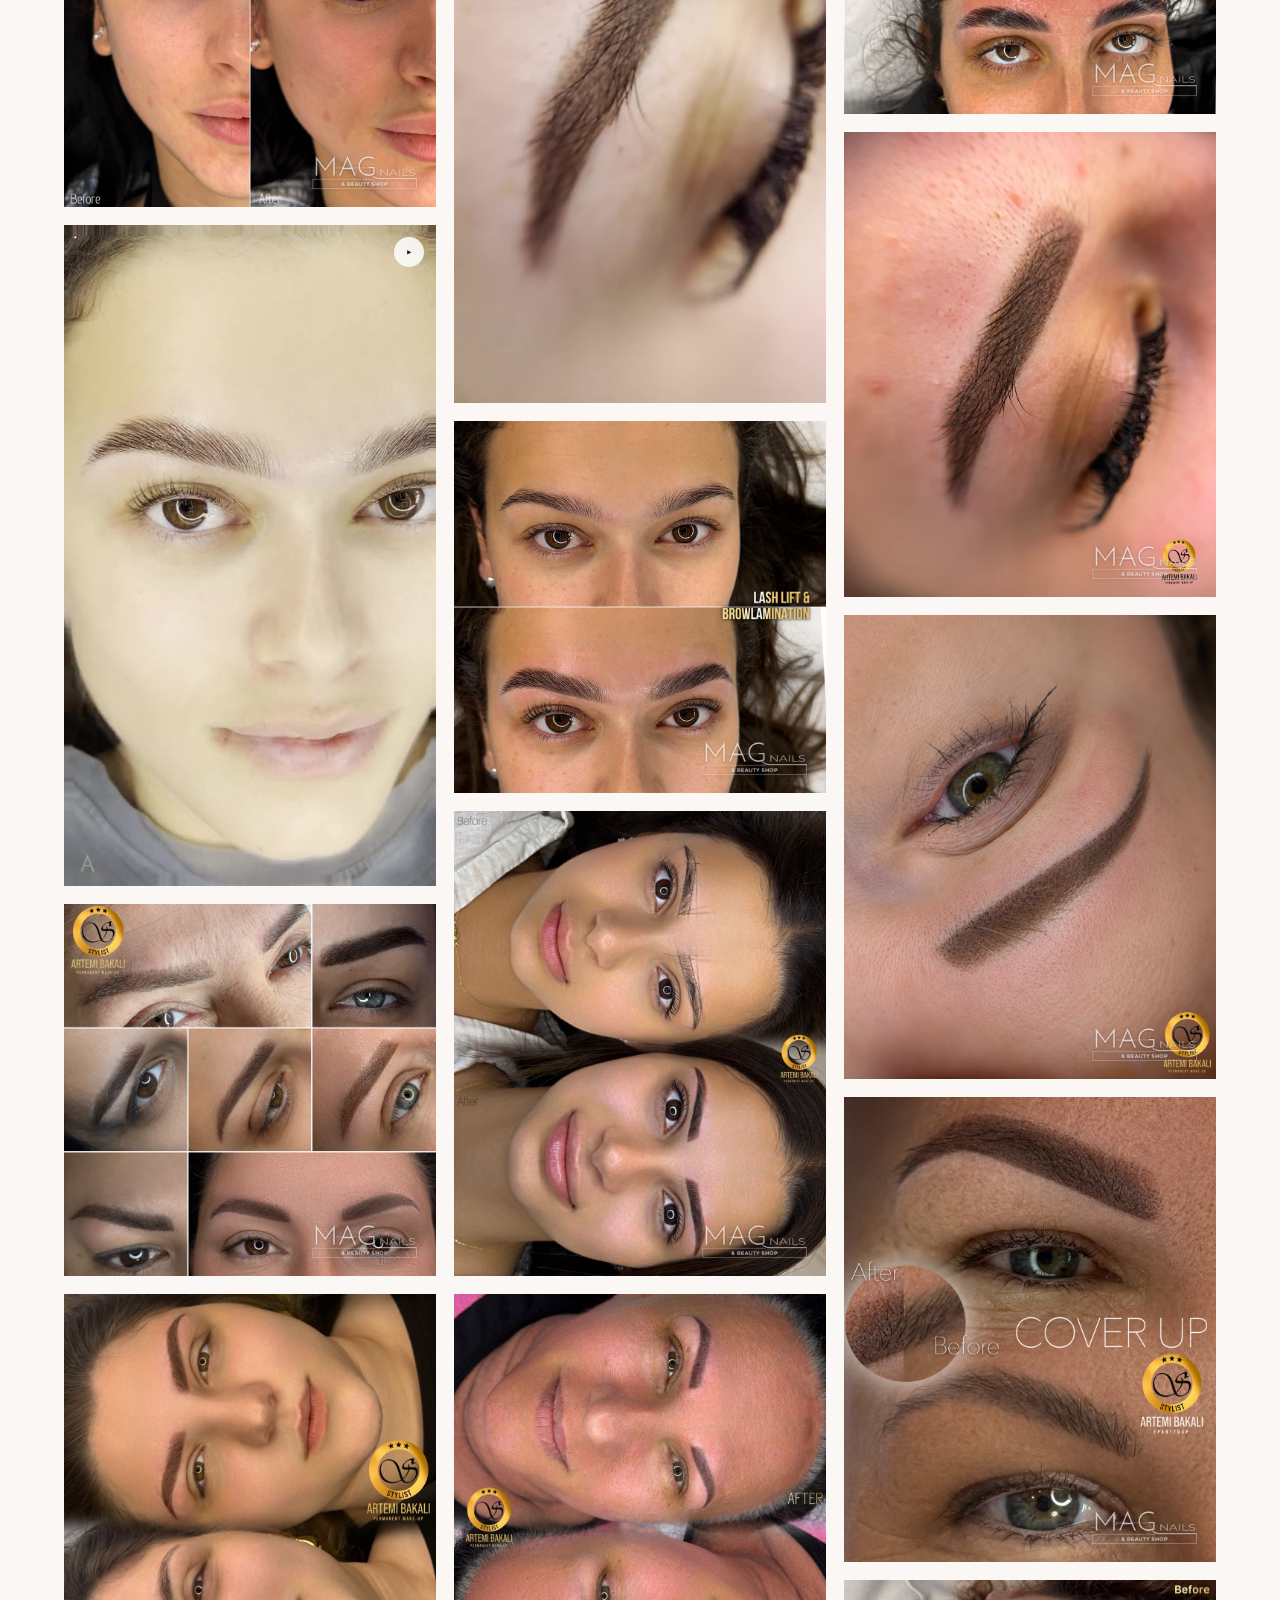
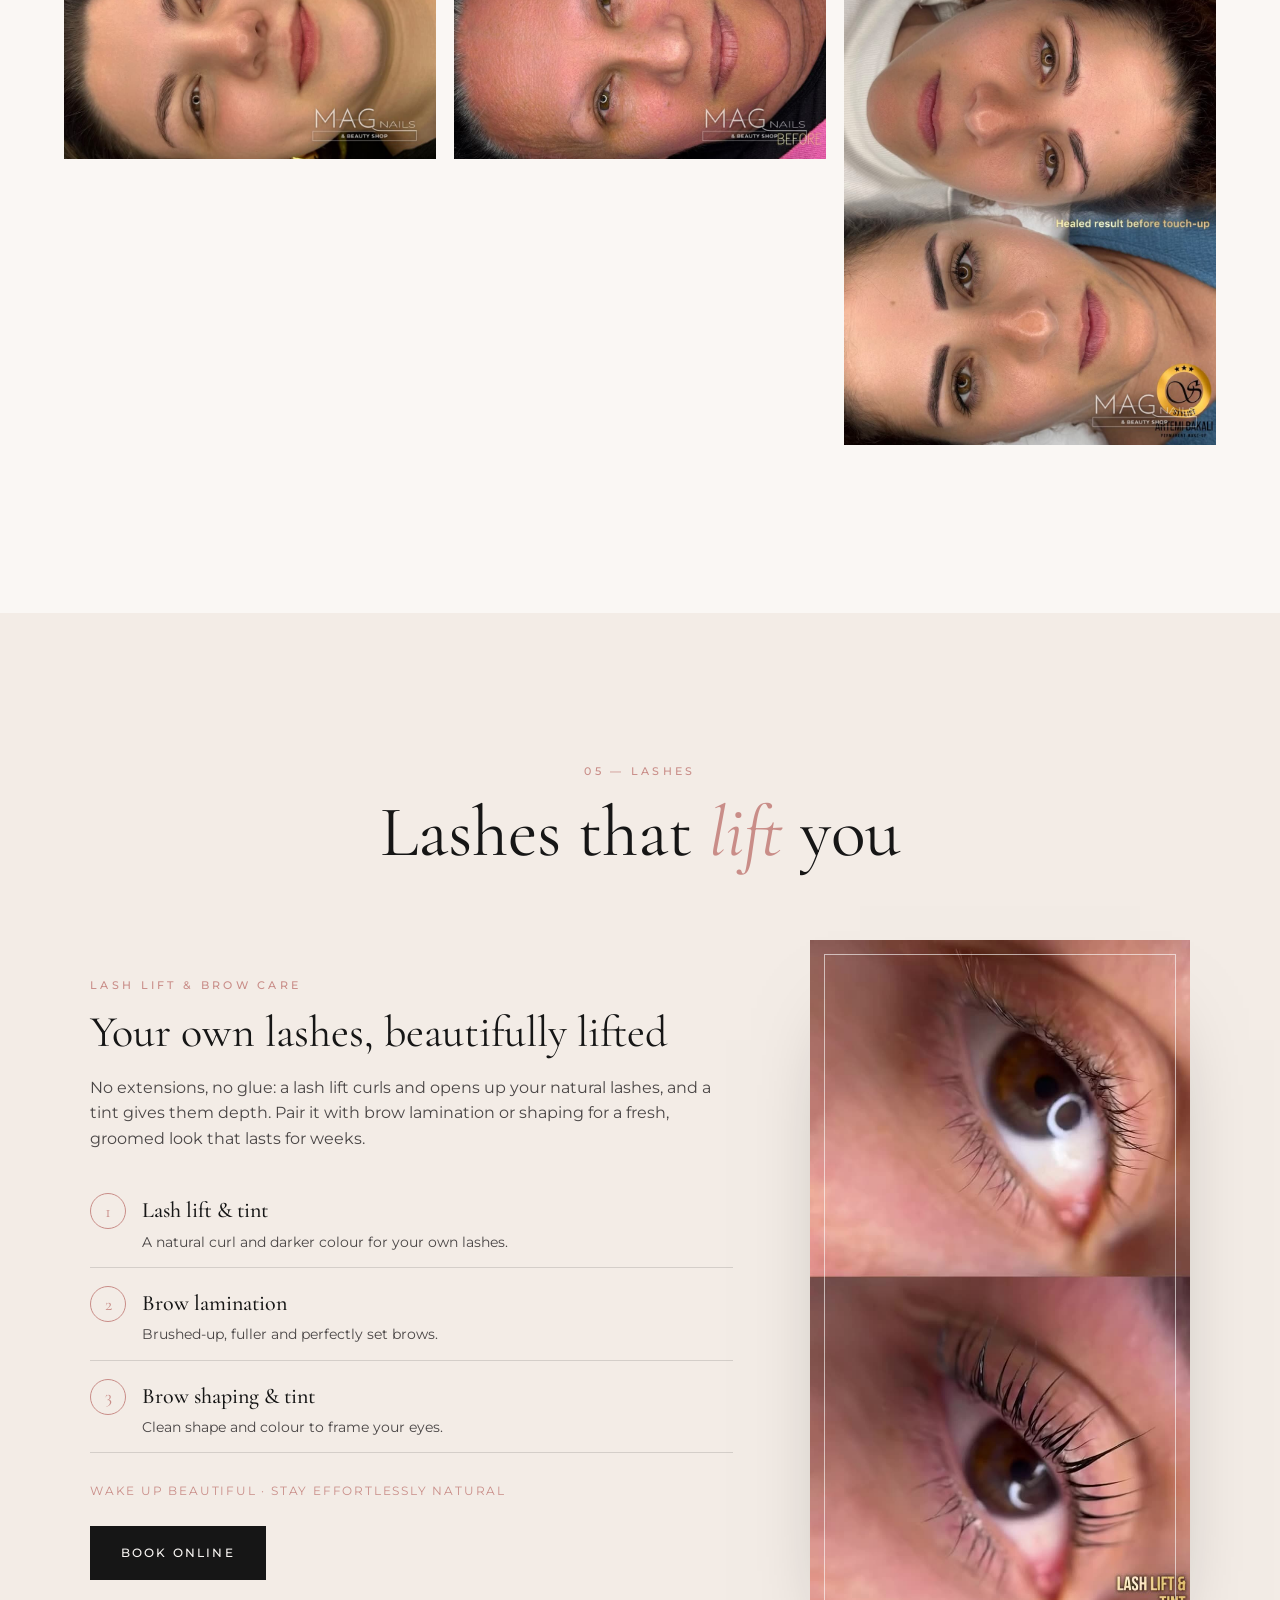
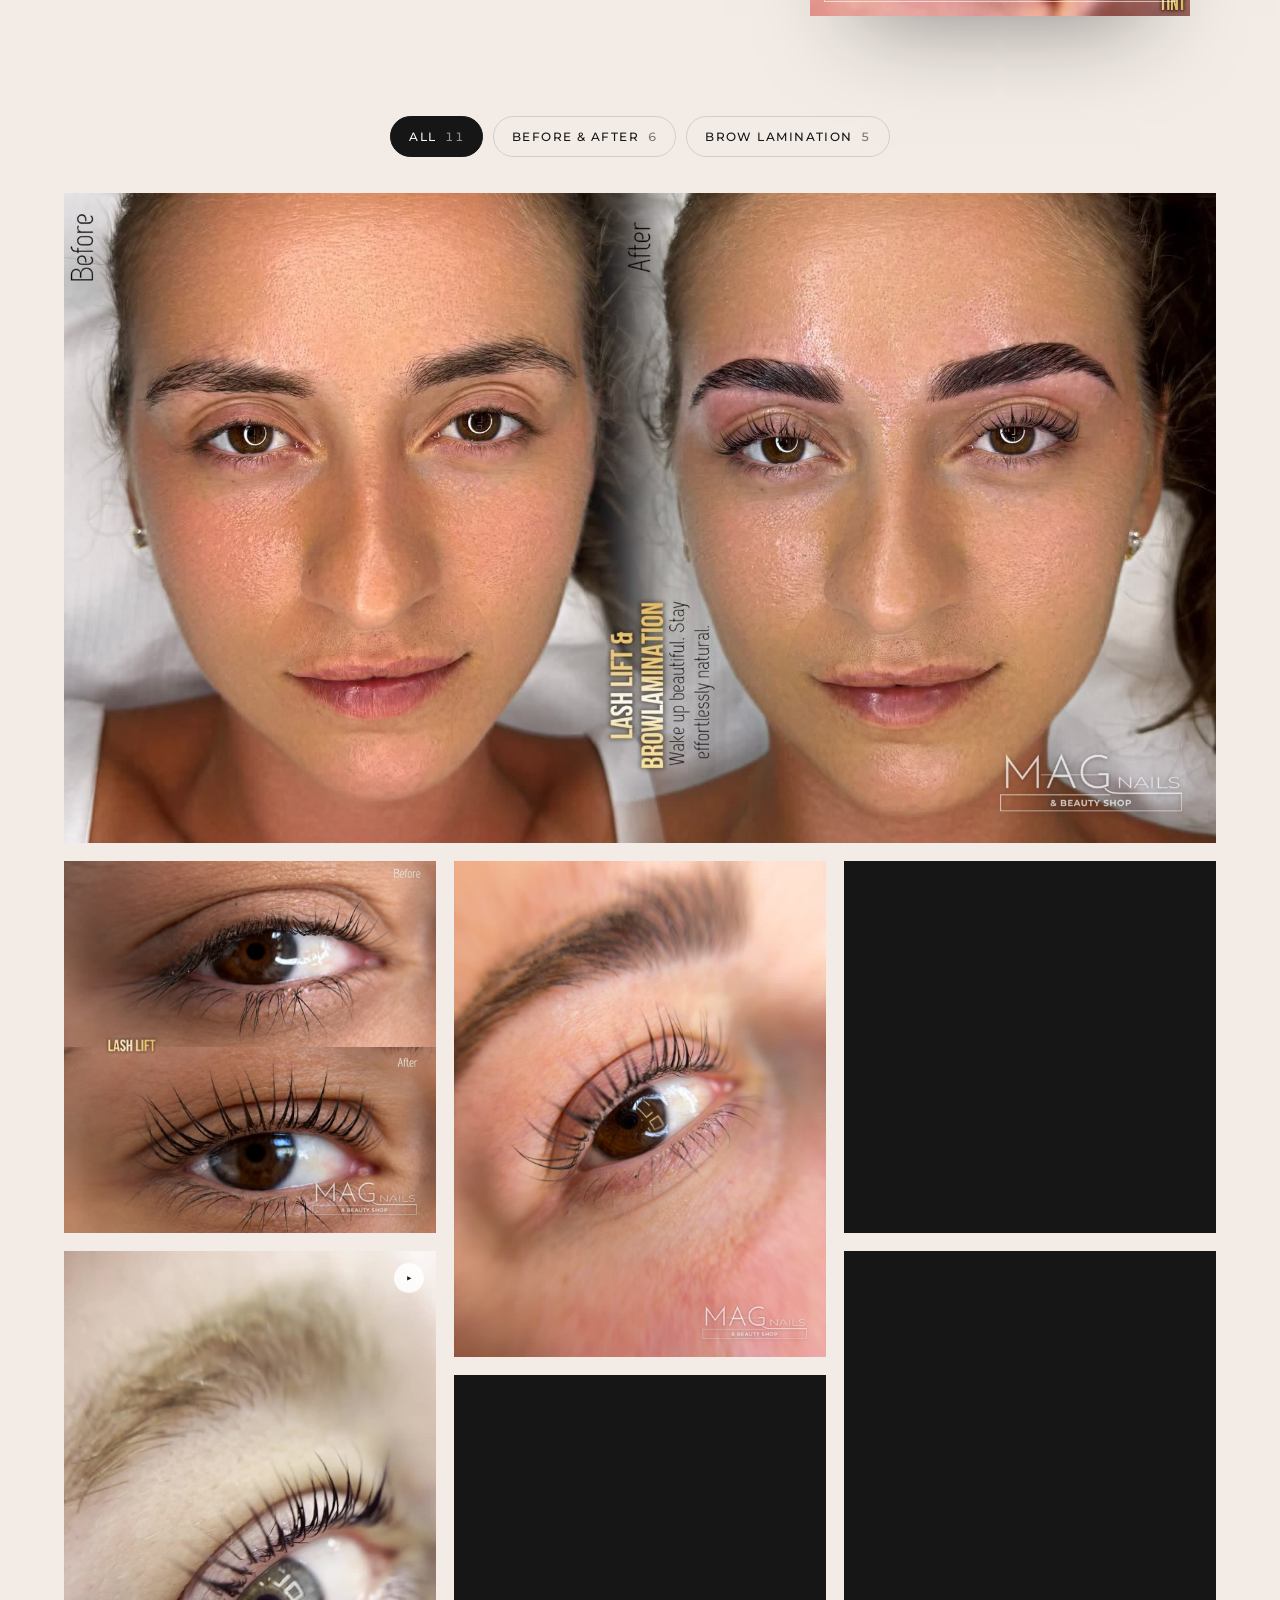
==== commit bf628539: "SEO in English and Greek: keyword titles/descriptions, NailSalon + FAQPage schema, FAQ section Co-Au" ====
--- a/index.html
+++ b/index.html
@@ -4,18 +4,153 @@
   <meta charset="UTF-8" />
   <meta name="viewport" content="width=device-width, initial-scale=1.0" />
   <meta name="google-site-verification" content="Uv1dC8LpjzOMIhAaL8R7p_6eumK1EtTuQMmzEdozshI" />
-  <title>MAG Nails &amp; Beauty Shop</title>
-  <meta name="description" content="MAG Nails & Beauty Shop — manicure, pedicure, gel, nail art and beauty treatments." />
+  <title>MAG Nails Rhodes · Nail Salon, Manicure &amp; Permanent Brows</title>
+  <meta name="description" content="Nail salon in Rhodes Town, Greece. Manicure, gel polish, rubber base, nail art, pedicure, permanent brows, lip blush, lash lift &amp; brow lamination. Rated 5/5. Book online." />
   <link rel="canonical" href="https://magnails.gr/" />
   <link rel="alternate" hreflang="en" href="https://magnails.gr/" />
   <link rel="alternate" hreflang="el" href="https://magnails.gr/el/" />
   <link rel="alternate" hreflang="x-default" href="https://magnails.gr/" />
+  <meta name="geo.region" content="GR-L" />
+  <meta name="geo.placename" content="Rhodes" />
+  <script type="application/ld+json">
+{
+  "@context": "https://schema.org",
+  "@type": [
+    "NailSalon",
+    "BeautySalon"
+  ],
+  "@id": "https://magnails.gr/#salon",
+  "name": "MAG Nails & Beauty Shop",
+  "description": "Nail salon and beauty shop in Rhodes, Greece: manicure, gel polish, rubber base, nail art, pedicure, permanent brows, semi-permanent lip make-up, lash lift and brow lamination.",
+  "url": "https://magnails.gr/",
+  "image": "https://magnails.gr/assets/og-image.jpg",
+  "logo": "https://magnails.gr/assets/icon-192.png",
+  "telephone": "+30 22410 69344",
+  "address": {
+    "@type": "PostalAddress",
+    "streetAddress": "Alexandrou Papadiamanti 4",
+    "addressLocality": "Rhodes",
+    "postalCode": "85100",
+    "addressRegion": "South Aegean",
+    "addressCountry": "GR"
+  },
+  "hasMap": "https://www.google.com/maps/place/?q=place_id:ChIJ-1dP485hlRQRLVePoJoS4gE",
+  "areaServed": [
+    "Rhodes",
+    "Ρόδος",
+    "Rhodes Town",
+    "Dodecanese"
+  ],
+  "sameAs": [
+    "https://www.instagram.com/mag_nails_beautyshop/",
+    "https://www.treatwell.gr/katasthma/mag-nails-beauty-shop/"
+  ],
+  "openingHoursSpecification": [
+    {
+      "@type": "OpeningHoursSpecification",
+      "dayOfWeek": [
+        "Monday",
+        "Tuesday",
+        "Wednesday",
+        "Thursday"
+      ],
+      "opens": "09:00",
+      "closes": "20:00"
+    },
+    {
+      "@type": "OpeningHoursSpecification",
+      "dayOfWeek": "Friday",
+      "opens": "12:00",
+      "closes": "20:00"
+    },
+    {
+      "@type": "OpeningHoursSpecification",
+      "dayOfWeek": "Saturday",
+      "opens": "09:00",
+      "closes": "17:00"
+    }
+  ],
+  "potentialAction": {
+    "@type": "ReserveAction",
+    "target": "https://www.treatwell.gr/katasthma/mag-nails-beauty-shop/"
+  },
+  "knowsAbout": [
+    "Manicure",
+    "Gel polish",
+    "Rubber base",
+    "Nail art",
+    "Pedicure",
+    "Permanent brows",
+    "Powder brows",
+    "Semi-permanent lip make-up",
+    "Lash lift",
+    "Brow lamination",
+    "Waxing"
+  ]
+}
+  </script>
+  <script type="application/ld+json">
+{
+  "@context": "https://schema.org",
+  "@type": "FAQPage",
+  "mainEntity": [
+    {
+      "@type": "Question",
+      "name": "Where is MAG Nails in Rhodes?",
+      "acceptedAnswer": {
+        "@type": "Answer",
+        "text": "MAG Nails and Beauty Shop is a nail and beauty salon at Alexandrou Papadiamanti 4 in Rhodes Town, on the island of Rhodes, Greece."
+      }
+    },
+    {
+      "@type": "Question",
+      "name": "Which nail and beauty services do you offer in Rhodes?",
+      "acceptedAnswer": {
+        "@type": "Answer",
+        "text": "Manicure, gel polish and rubber base manicure, gel and acrygel nail reinforcement, nail art, pedicure and foot treatments, permanent brows (powder brows), semi-permanent lip make-up, lash lift and tint, brow lamination and waxing."
+      }
+    },
+    {
+      "@type": "Question",
+      "name": "How do I book a nail appointment in Rhodes?",
+      "acceptedAnswer": {
+        "@type": "Answer",
+        "text": "Book online through Treatwell at any time, day or night. You can also call +30 22410 69344 or send a WhatsApp message to +30 6955 36 9825."
+      }
+    },
+    {
+      "@type": "Question",
+      "name": "Do you do permanent make-up for brows and lips in Rhodes?",
+      "acceptedAnswer": {
+        "@type": "Answer",
+        "text": "Yes. Every permanent brow is designed from scratch to suit your face. We offer powder brows, cover-ups of old brow tattoos and semi-permanent lip blush, with a touch-up after healing."
+      }
+    },
+    {
+      "@type": "Question",
+      "name": "Do you offer pedicure and treatments for cracked heels?",
+      "acceptedAnswer": {
+        "@type": "Answer",
+        "text": "Yes. Our pedicure treatment removes dry skin and cracked heels and leaves your feet soft and hydrated. We also treat ingrown nails, calluses, corns and thickened nails."
+      }
+    },
+    {
+      "@type": "Question",
+      "name": "What are your opening hours?",
+      "acceptedAnswer": {
+        "@type": "Answer",
+        "text": "Monday to Thursday 09:00 to 20:00, Friday 12:00 to 20:00, Saturday 09:00 to 17:00. Closed on Sunday."
+      }
+    }
+  ]
+}
+  </script>
   <link rel="icon" href="favicon.ico" sizes="any" />
   <link rel="icon" href="assets/favicon-32.png" type="image/png" sizes="32x32" />
   <link rel="icon" href="assets/icon-192.png" type="image/png" sizes="192x192" />
   <meta property="og:type" content="website" />
   <meta property="og:site_name" content="MAG Nails &amp; Beauty Shop" />
-  <meta property="og:title" content="MAG Nails &amp; Beauty Shop · Rhodes" />
+  <meta property="og:title" content="MAG Nails &amp; Beauty Shop · Nail Salon in Rhodes" />
   <meta property="og:description" content="Nails, pedicure, permanent brows, lashes and lips in Rhodes. Book online." />
   <meta property="og:url" content="https://magnails.gr/" />
   <meta property="og:image" content="https://magnails.gr/assets/og-image.jpg" />
@@ -28,7 +163,7 @@
   <link rel="preconnect" href="https://fonts.googleapis.com" />
   <link rel="preconnect" href="https://fonts.gstatic.com" crossorigin />
   <link href="https://fonts.googleapis.com/css2?family=Cormorant+Garamond:ital,wght@0,400;0,500;1,400&family=Josefin+Sans:wght@200;300&family=Montserrat:wght@300;400;500;700&display=swap" rel="stylesheet" />
-  <link rel="stylesheet" href="css/style.css?v=202611272034" />
+  <link rel="stylesheet" href="css/style.css?v=202611272348" />
 </head>
 <body class="is-loading">
 
@@ -141,9 +276,9 @@
       </div>
 
       <div class="hero__inner">
-        <p class="eyebrow hero__eyebrow">Nails · Beauty · Care</p>
+        <p class="eyebrow hero__eyebrow">Nail &amp; beauty salon · Rhodes</p>
         <h1 class="hero__title split">Details that <em>speak</em> for you.</h1>
-        <p class="hero__sub">Precision manicures, flawless gel and hand-painted nail art in a calm, modern studio.</p>
+        <p class="hero__sub">Precision manicures, flawless gel and hand-painted nail art in a calm, modern studio in the heart of Rhodes.</p>
         <div class="hero__cta">
           <a href="#book" class="btn magnetic" data-config="treatwell" target="_blank" rel="noopener">Book online</a>
           <a href="#services" class="btn btn--ghost magnetic">See the menu</a>
@@ -493,6 +628,33 @@
           <div class="week__days"></div>
         </div>
       </div>
+    </section>
+
+    <!-- FAQ (also published as FAQPage structured data for Google) -->
+    <section class="section faq" id="faq">
+      <div class="section__head">
+        <p class="eyebrow reveal">FAQ · Nail salon in Rhodes</p>
+        <h2 class="section__title split">Frequently asked <em>questions</em></h2>
+      </div>
+      <div class="faq__list">        <details class="faq__item reveal" style="--d:0" open>
+          <summary><h3>Where is MAG Nails in Rhodes?</h3><span class="faq__icon" aria-hidden="true"></span></summary>
+          <p>MAG Nails and Beauty Shop is a nail and beauty salon at Alexandrou Papadiamanti 4 in Rhodes Town, on the island of Rhodes, Greece.</p>
+        </details>        <details class="faq__item reveal" style="--d:1">
+          <summary><h3>Which nail and beauty services do you offer in Rhodes?</h3><span class="faq__icon" aria-hidden="true"></span></summary>
+          <p>Manicure, gel polish and rubber base manicure, gel and acrygel nail reinforcement, nail art, pedicure and foot treatments, permanent brows (powder brows), semi-permanent lip make-up, lash lift and tint, brow lamination and waxing.</p>
+        </details>        <details class="faq__item reveal" style="--d:2">
+          <summary><h3>How do I book a nail appointment in Rhodes?</h3><span class="faq__icon" aria-hidden="true"></span></summary>
+          <p>Book online through Treatwell at any time, day or night. You can also call +30 22410 69344 or send a WhatsApp message to +30 6955 36 9825.</p>
+        </details>        <details class="faq__item reveal" style="--d:0">
+          <summary><h3>Do you do permanent make-up for brows and lips in Rhodes?</h3><span class="faq__icon" aria-hidden="true"></span></summary>
+          <p>Yes. Every permanent brow is designed from scratch to suit your face. We offer powder brows, cover-ups of old brow tattoos and semi-permanent lip blush, with a touch-up after healing.</p>
+        </details>        <details class="faq__item reveal" style="--d:1">
+          <summary><h3>Do you offer pedicure and treatments for cracked heels?</h3><span class="faq__icon" aria-hidden="true"></span></summary>
+          <p>Yes. Our pedicure treatment removes dry skin and cracked heels and leaves your feet soft and hydrated. We also treat ingrown nails, calluses, corns and thickened nails.</p>
+        </details>        <details class="faq__item reveal" style="--d:2">
+          <summary><h3>What are your opening hours?</h3><span class="faq__icon" aria-hidden="true"></span></summary>
+          <p>Monday to Thursday 09:00 to 20:00, Friday 12:00 to 20:00, Saturday 09:00 to 17:00. Closed on Sunday.</p>
+        </details>      </div>
     </section>
 
     <!-- Visit -->
@@ -575,6 +737,7 @@
           <li><a href="#lashes">Lashes</a></li>
           <li><a href="#lips">Lips</a></li>
           <li><a href="#reviews">Reviews</a></li>
+          <li><a href="#faq">FAQ</a></li>
         </ul>
       </nav>
 
@@ -600,6 +763,6 @@
     </div>
   </footer>
 
-  <script src="js/main.js?v=202611272034"></script>
+  <script src="js/main.js?v=202611272348"></script>
 </body>
 </html>
--- a/css/style.css
+++ b/css/style.css
@@ -958,3 +958,19 @@
 .wa-float, .wa-float.is-visible { pointer-events: none; }
 .wa-float.is-visible .fab__toggle { pointer-events: auto; }
 .wa-float.is-visible.is-open .fab__menu { pointer-events: auto; }
+
+/* ---------- FAQ ---------- */
+.faq__list { max-width: 860px; margin: 0 auto; display: grid; gap: 12px; }
+.faq__item { background: #fff; border: 1px solid var(--line); transition: border-color .4s, box-shadow .4s; }
+.faq__item[open] { border-color: transparent; box-shadow: 0 30px 60px -45px rgba(22,22,22,.45); }
+.faq__item summary { display: flex; align-items: center; justify-content: space-between; gap: 20px; padding: 22px 24px; cursor: pointer; list-style: none; }
+.faq__item summary::-webkit-details-marker { display: none; }
+.faq__item h3 { margin: 0; font-family: var(--f-serif); font-weight: 500; font-size: clamp(20px, 2.4vw, 25px); line-height: 1.25; }
+.faq__icon { position: relative; flex: none; width: 34px; height: 34px; border: 1px solid var(--line); border-radius: 50%; transition: background .4s, transform .5s var(--ease); }
+.faq__icon::before, .faq__icon::after { content: ""; position: absolute; left: 50%; top: 50%; width: 12px; height: 1.5px; margin: -.75px 0 0 -6px; background: var(--ink); transition: transform .5s var(--ease), background .4s; }
+.faq__icon::after { transform: rotate(90deg); }
+.faq__item[open] .faq__icon { background: var(--ink); transform: rotate(180deg); }
+.faq__item[open] .faq__icon::before, .faq__item[open] .faq__icon::after { background: var(--paper); }
+.faq__item[open] .faq__icon::after { transform: rotate(0deg); }
+.faq__item p { margin: 0; padding: 0 24px 24px; color: var(--ink-soft); animation: faqIn .5s var(--ease); }
+@keyframes faqIn { from { opacity: 0; transform: translateY(-6px); } }
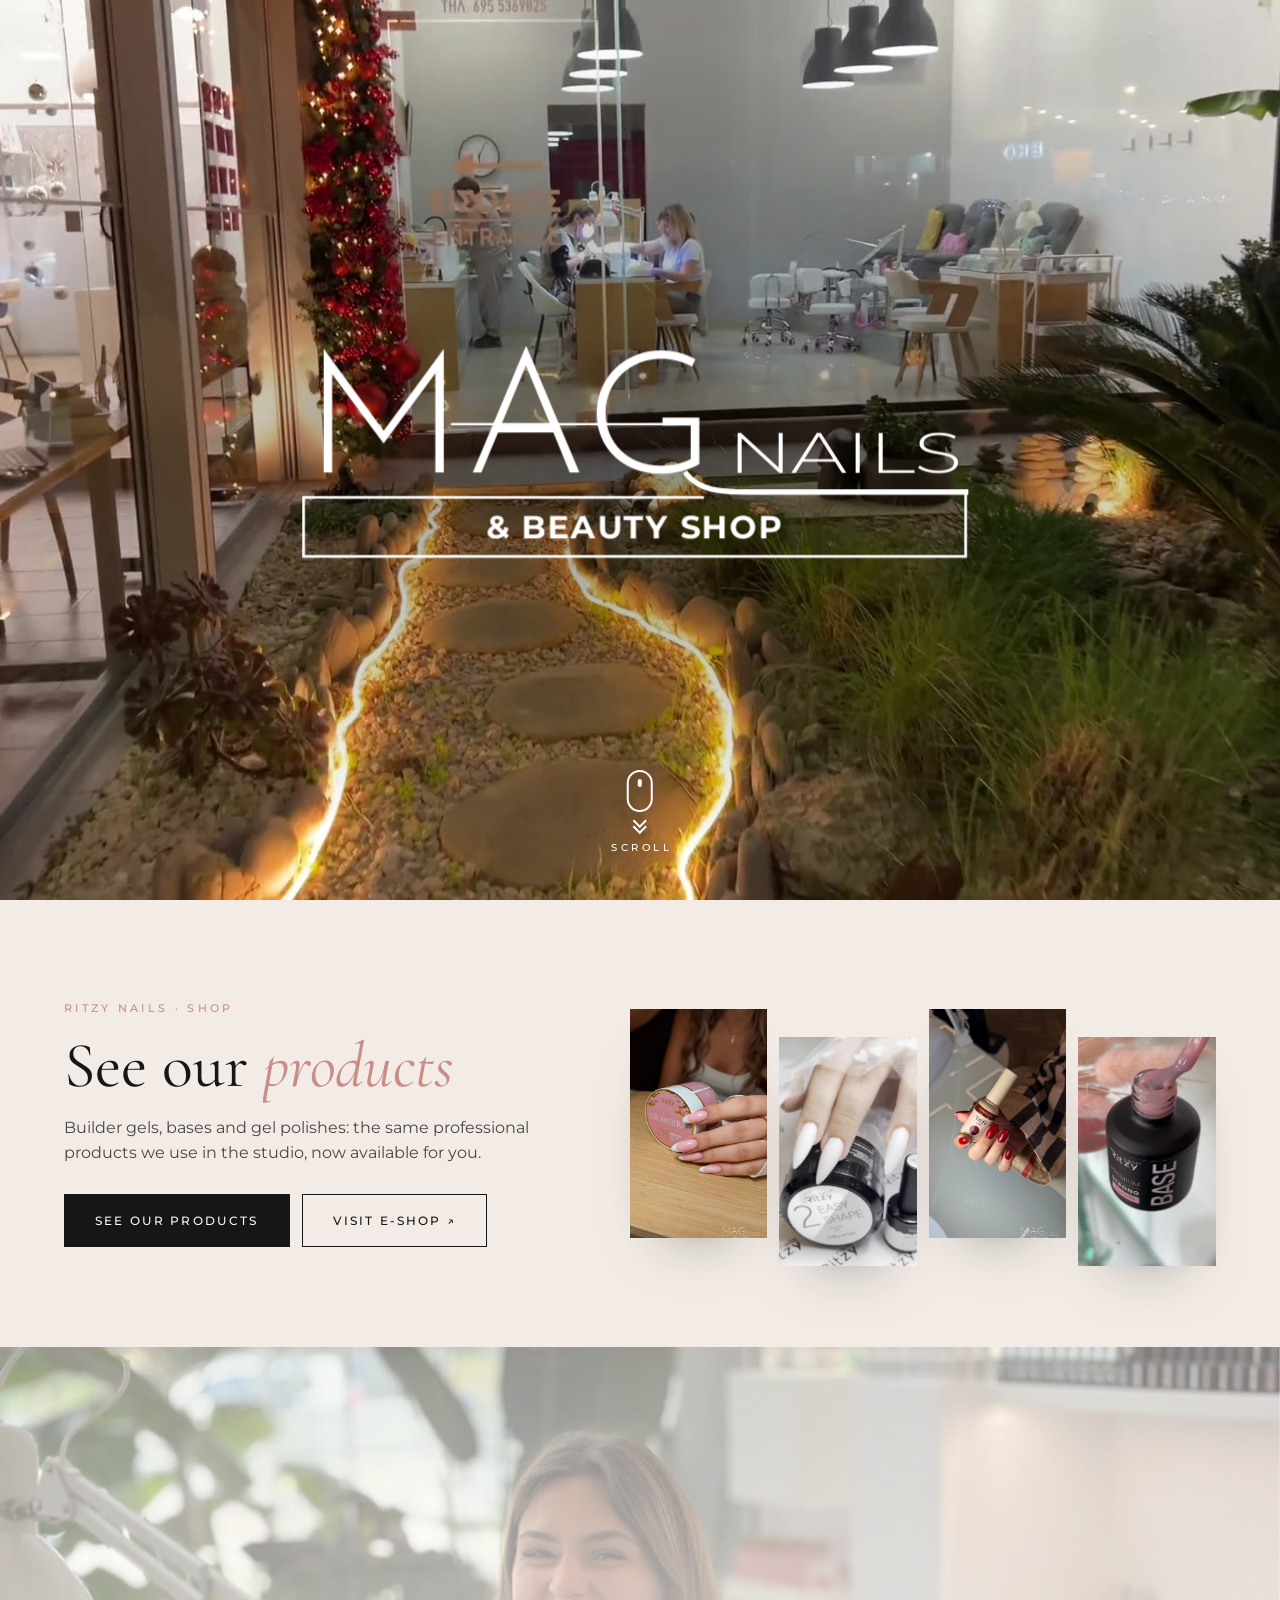
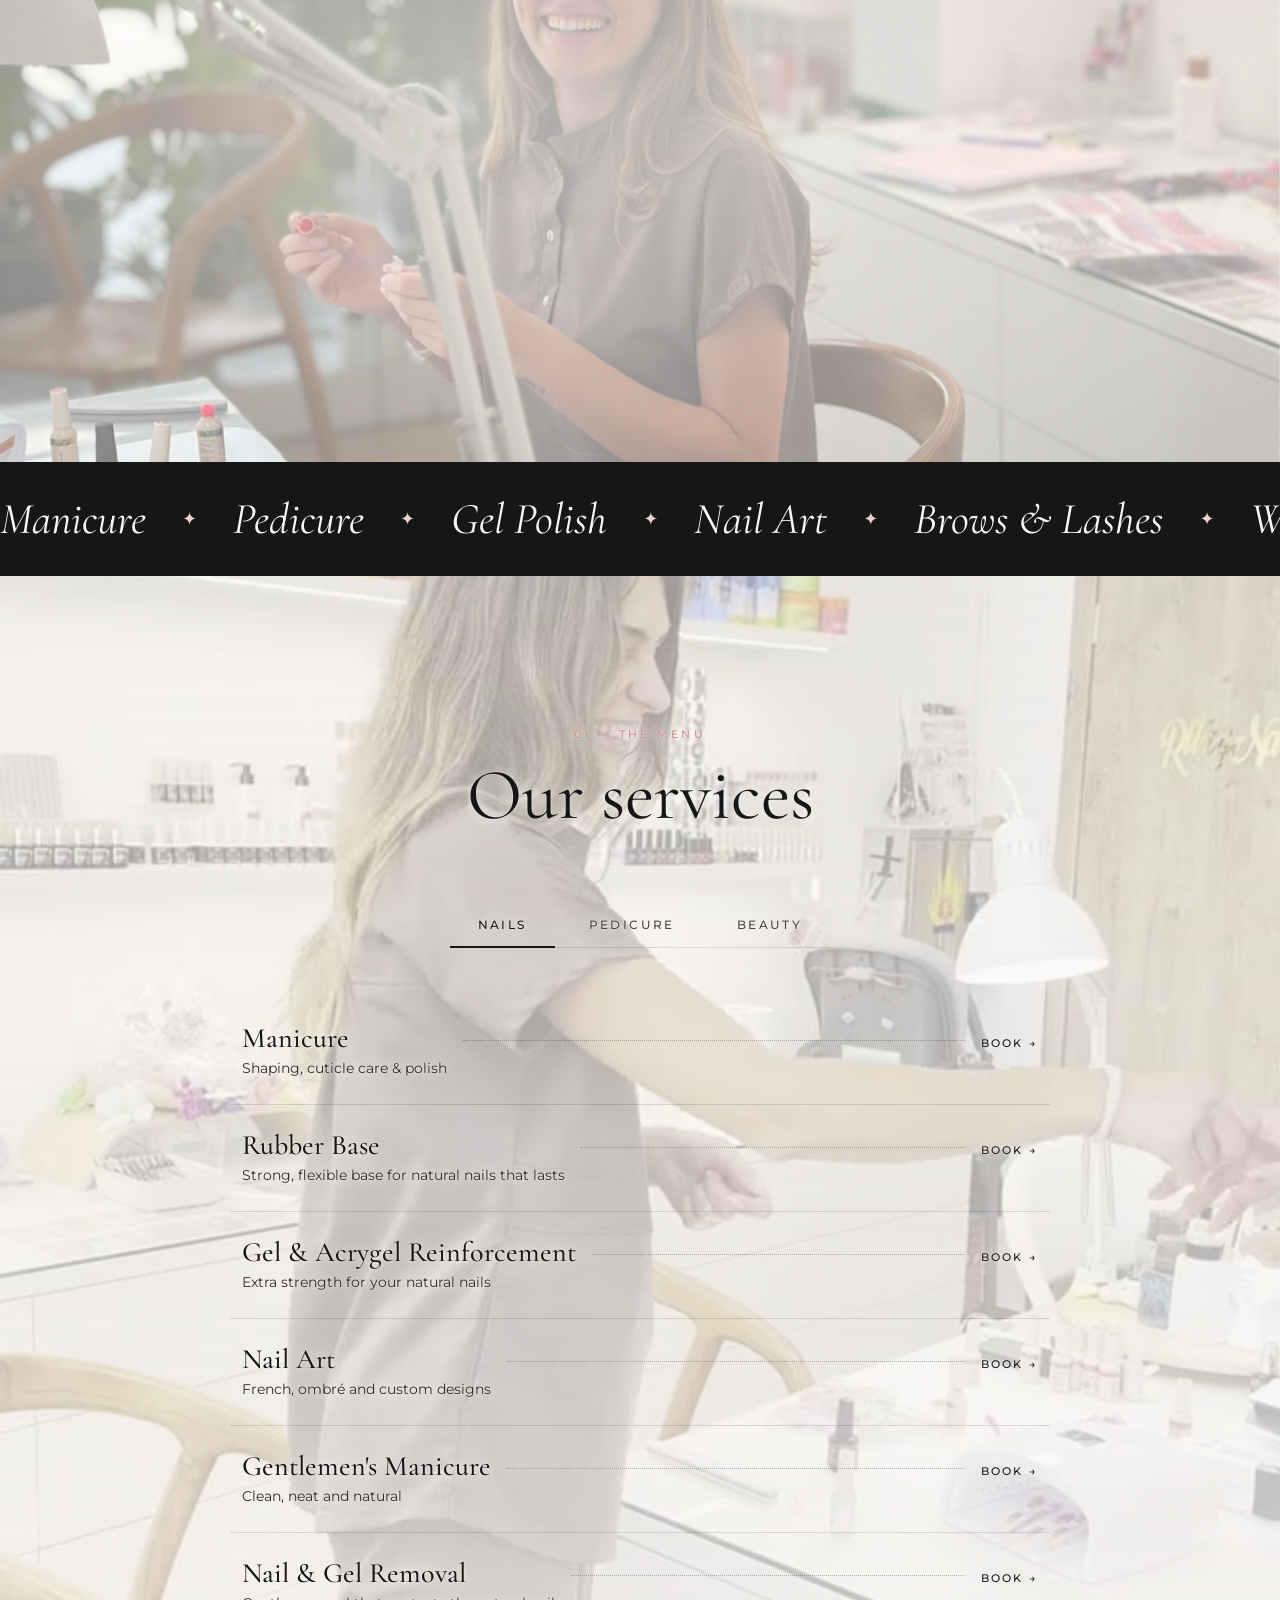
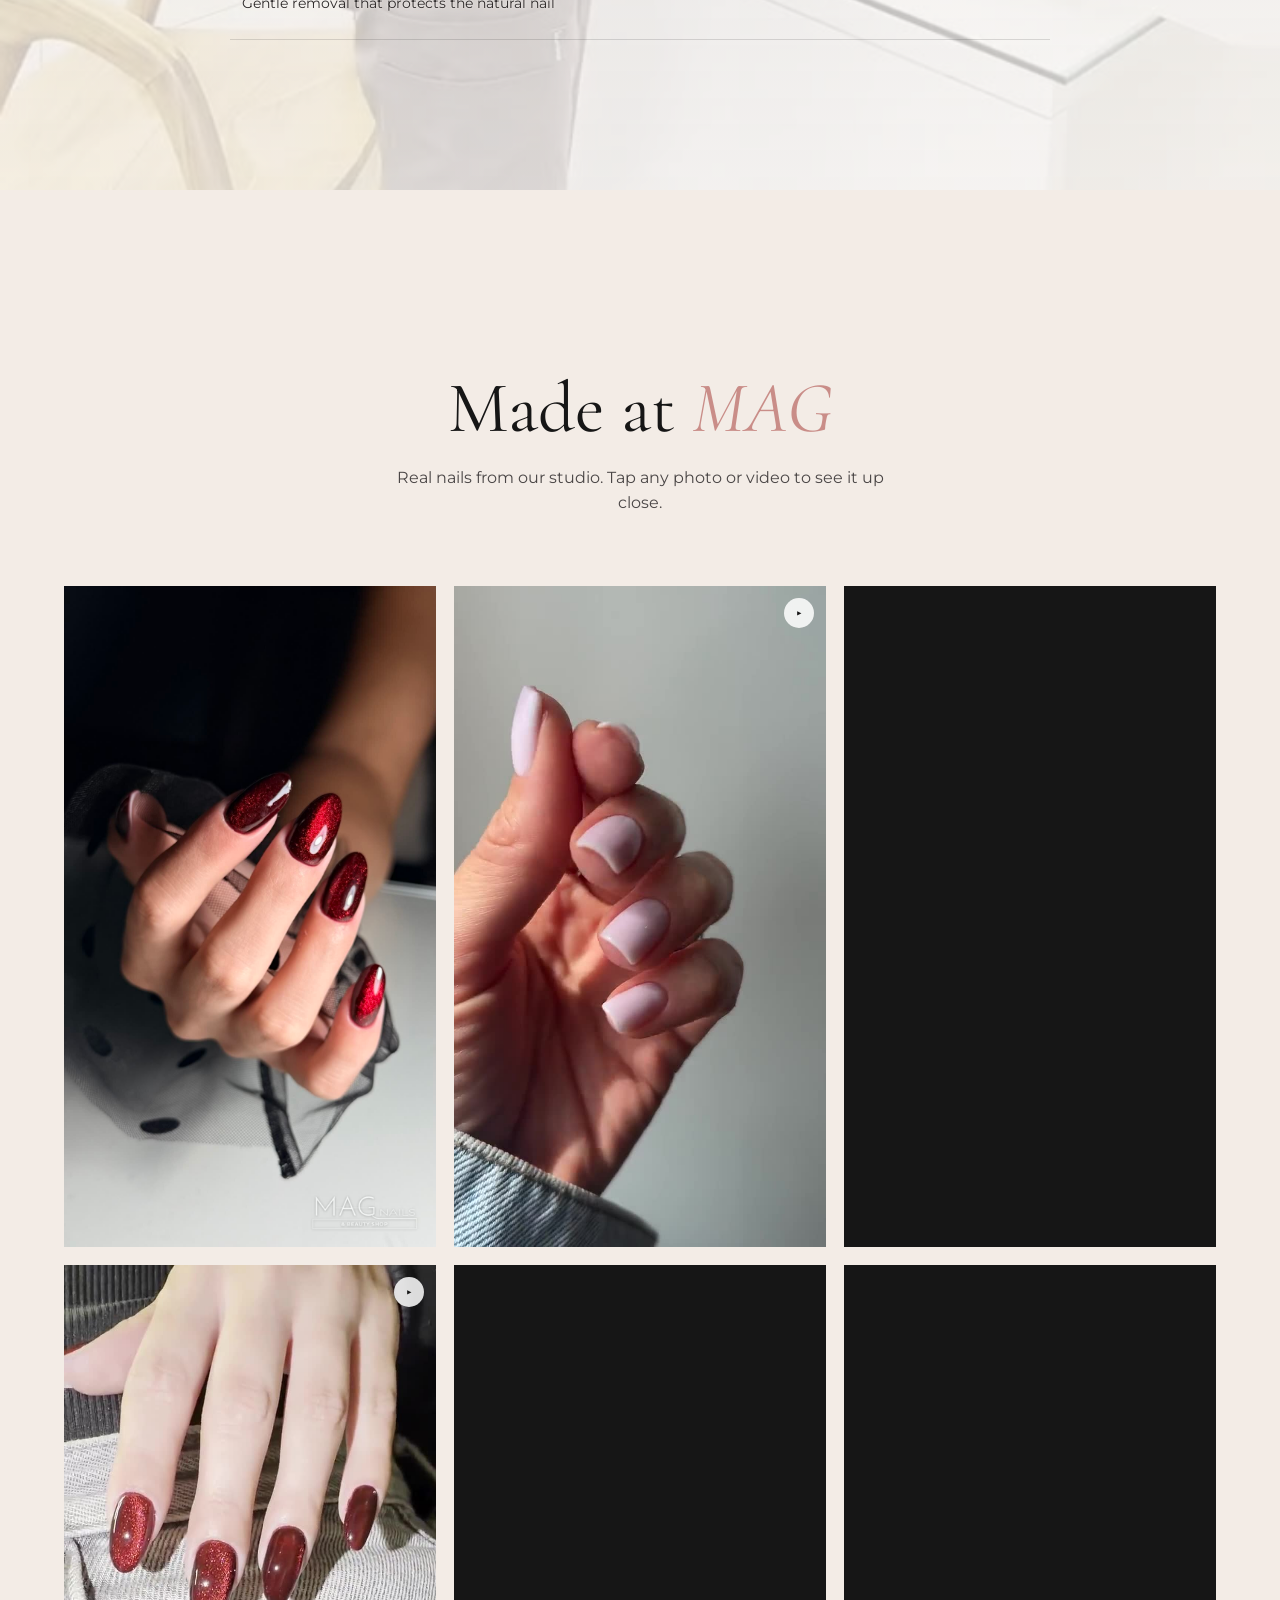
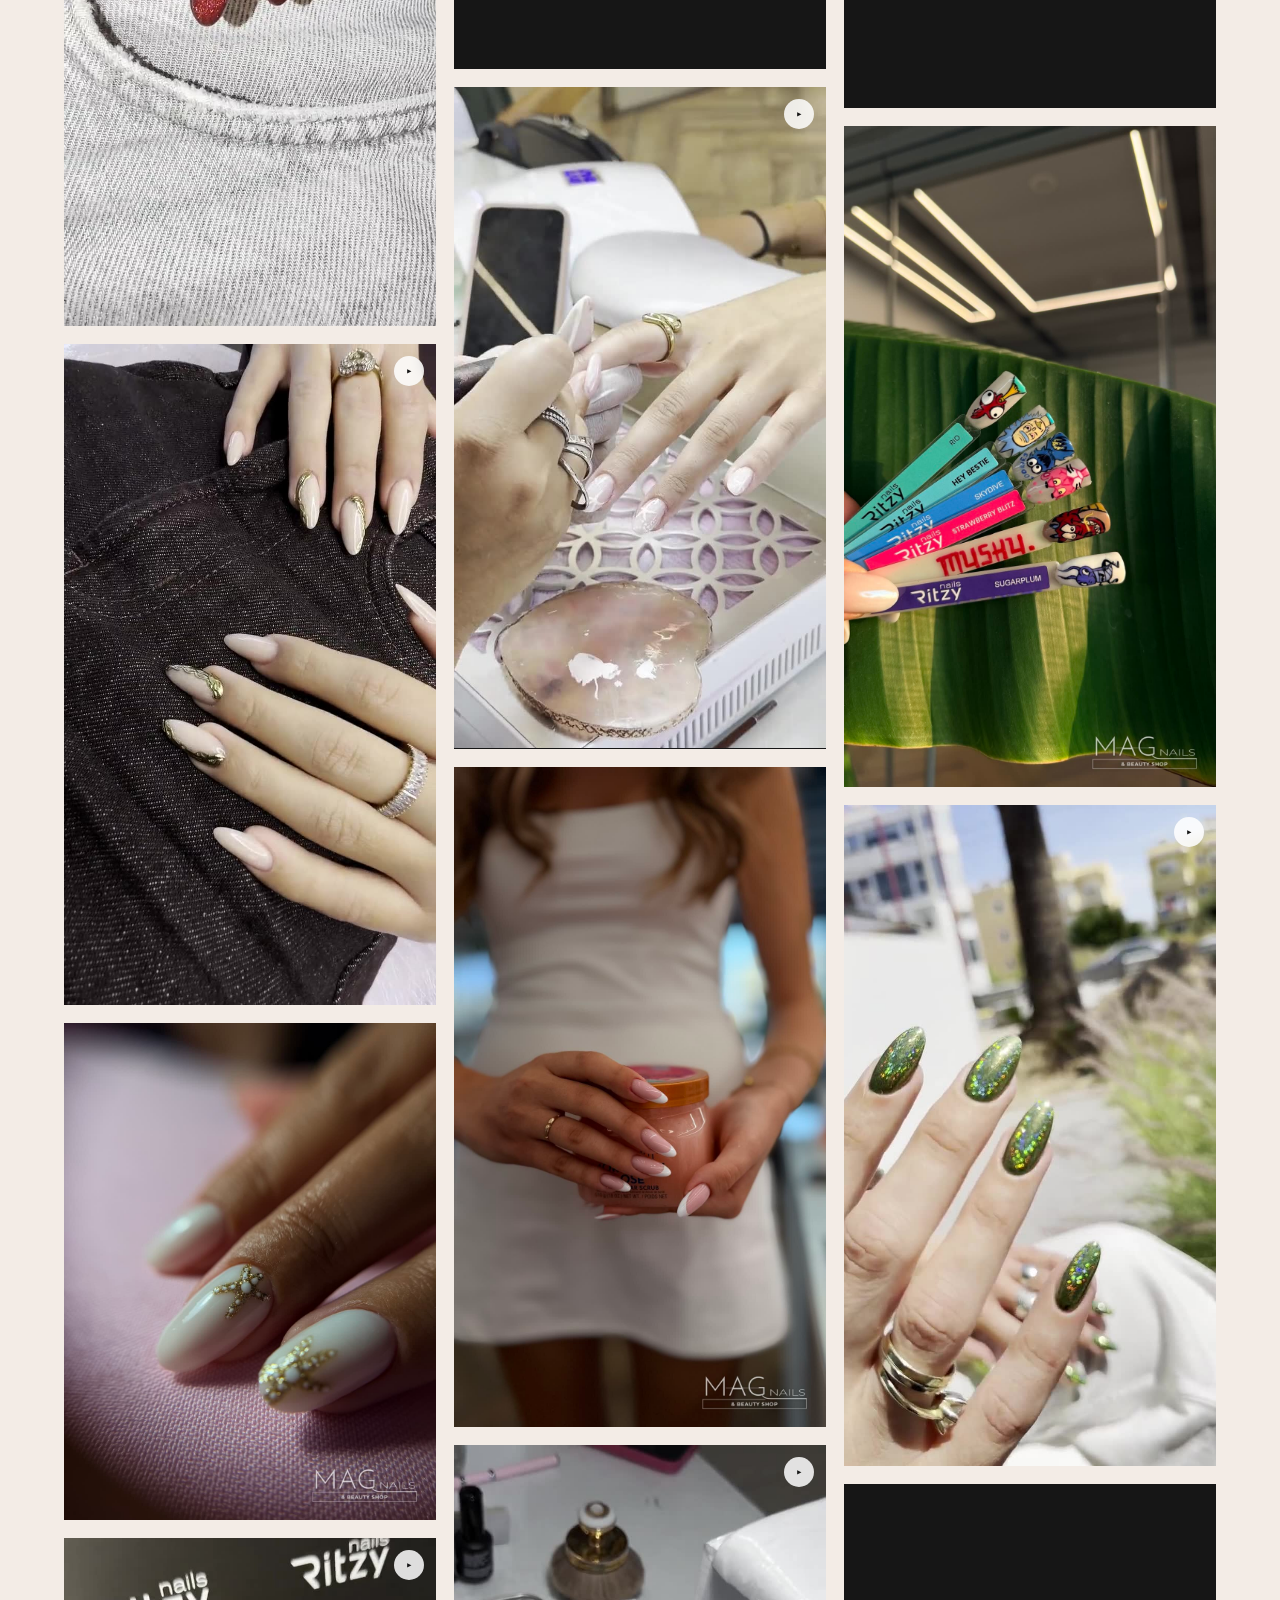
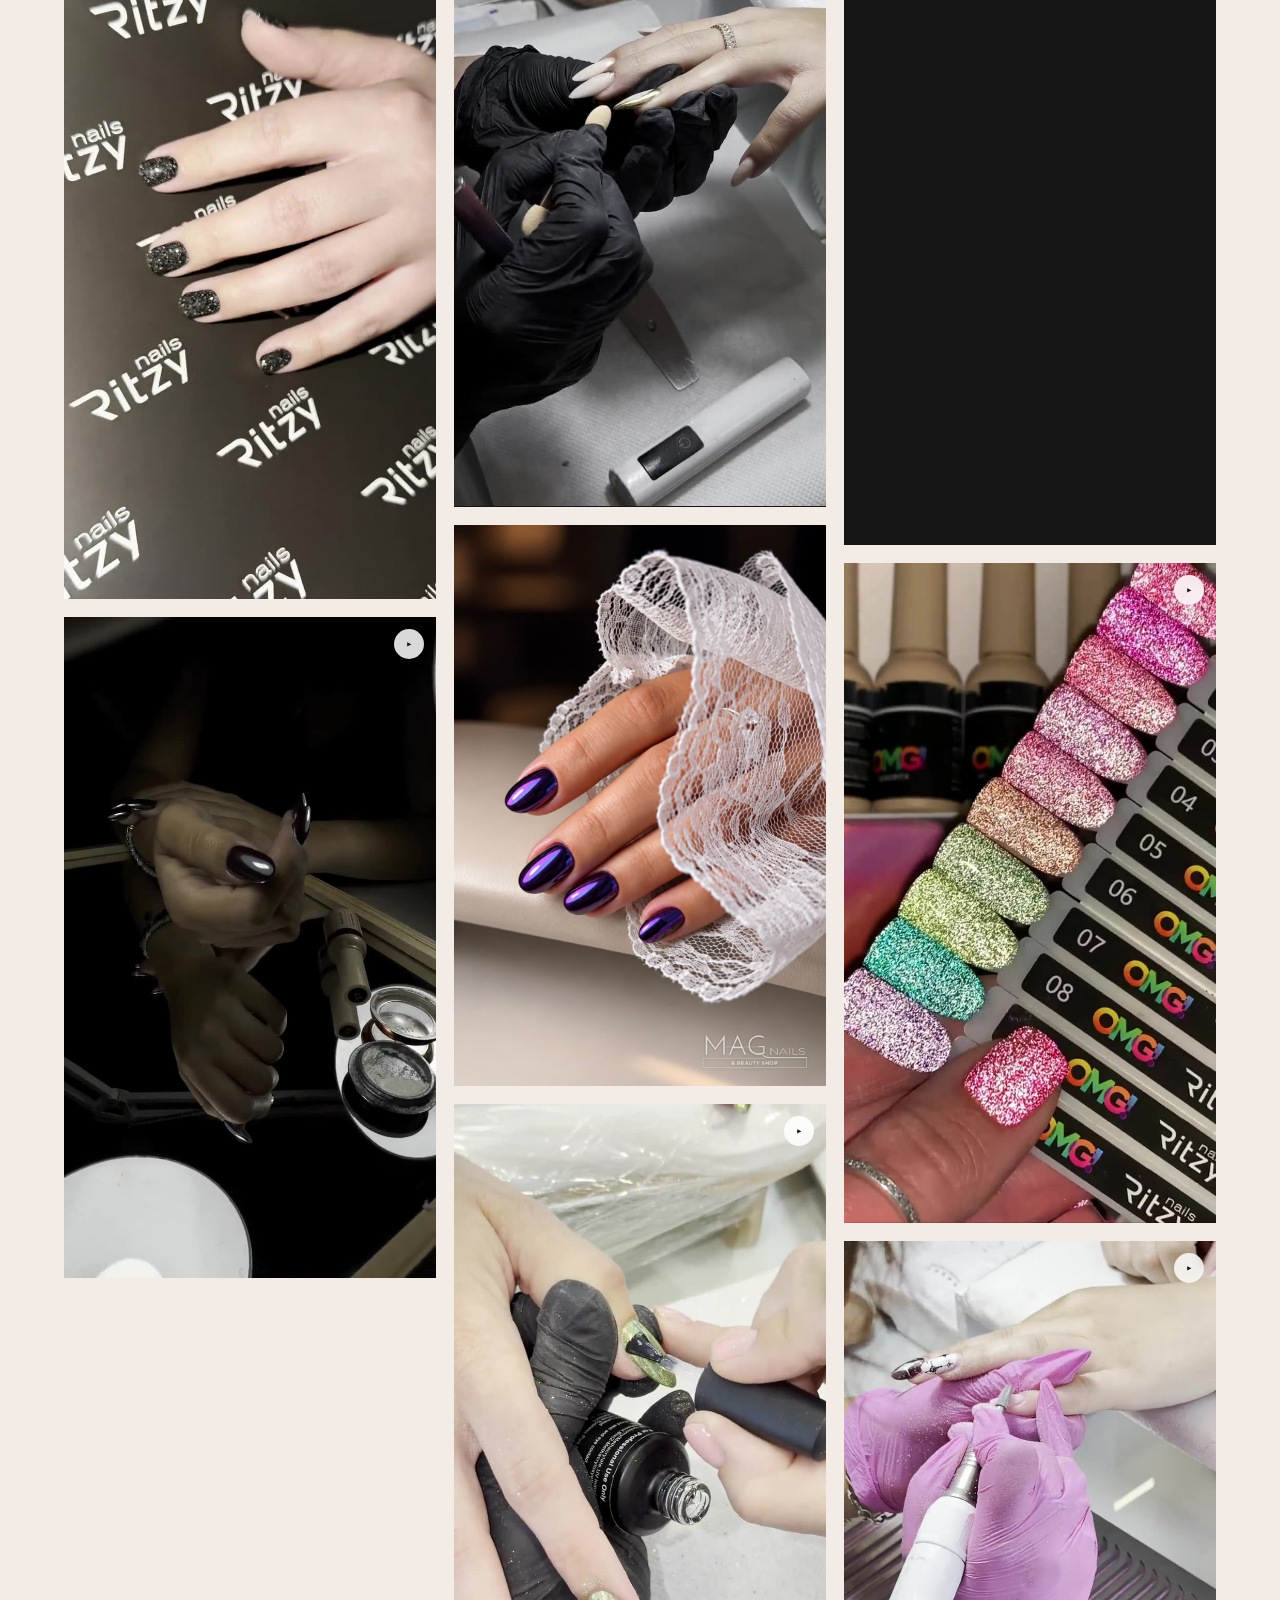
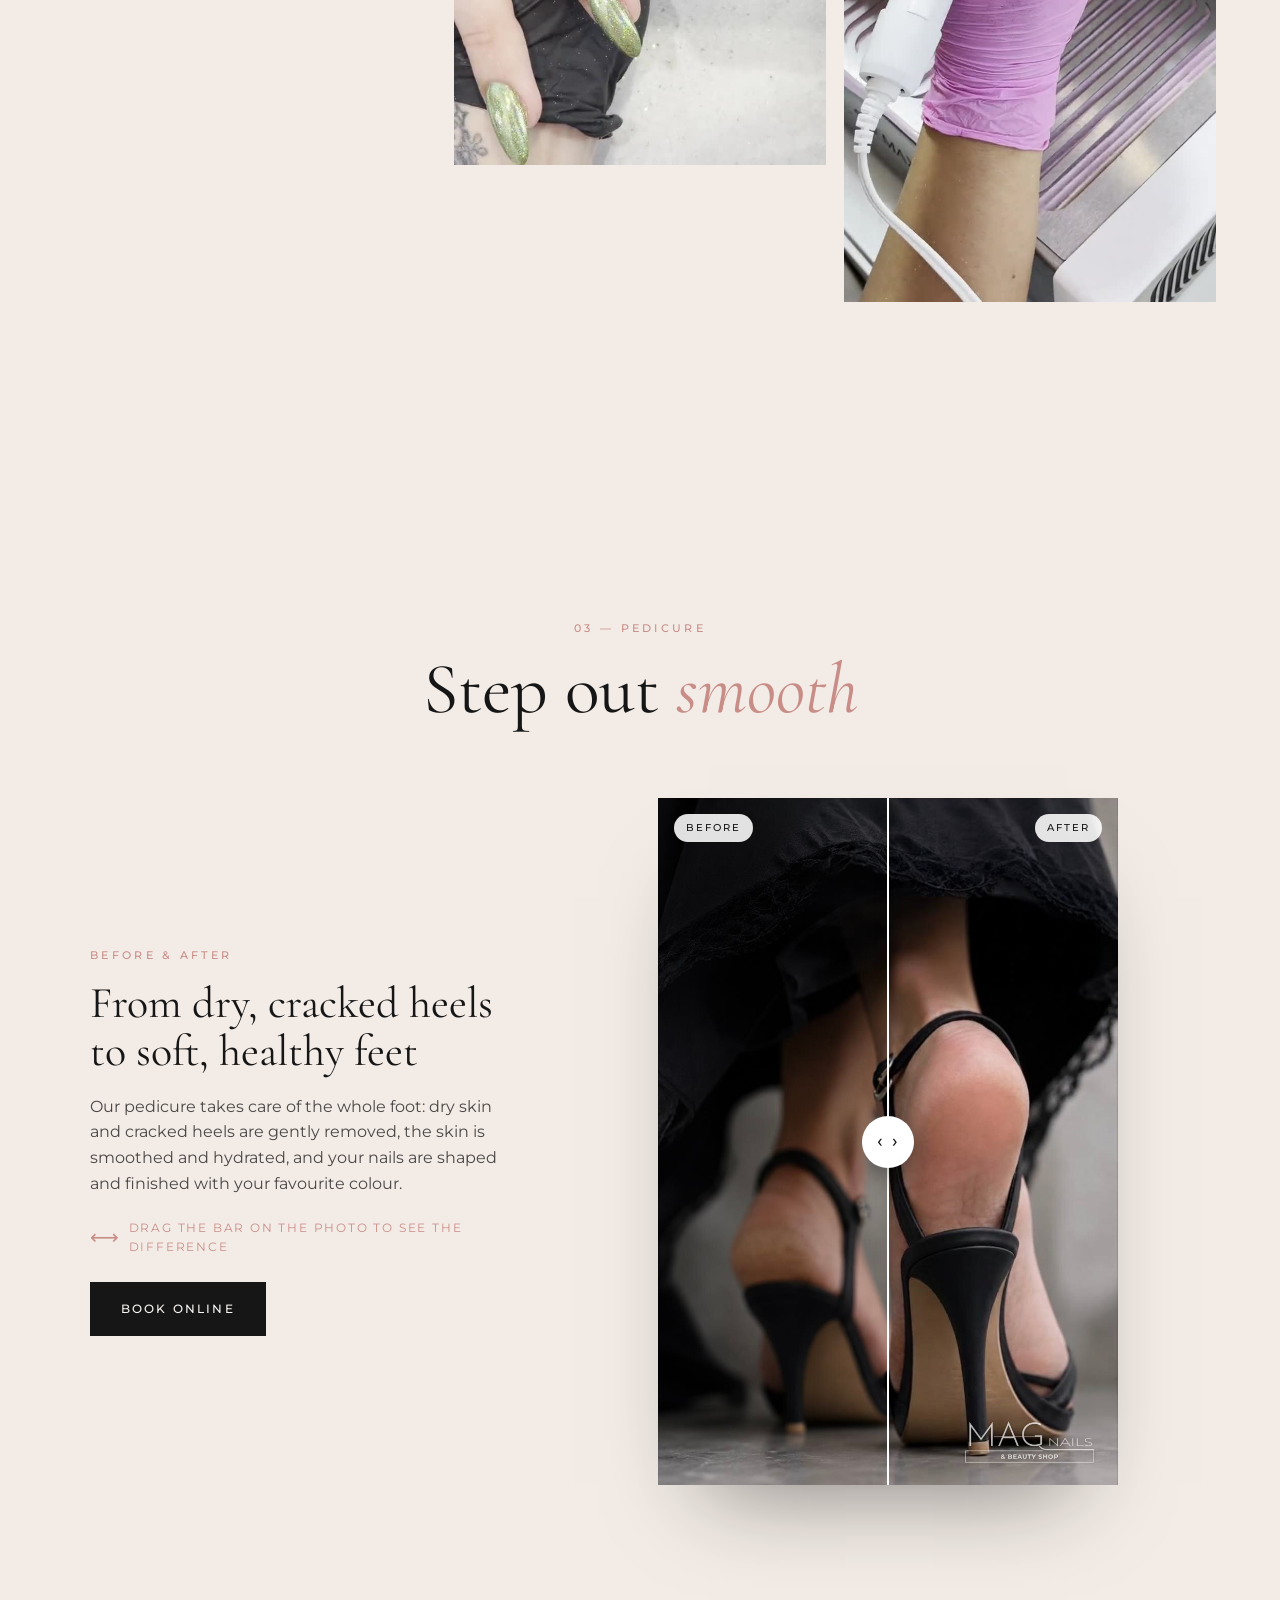
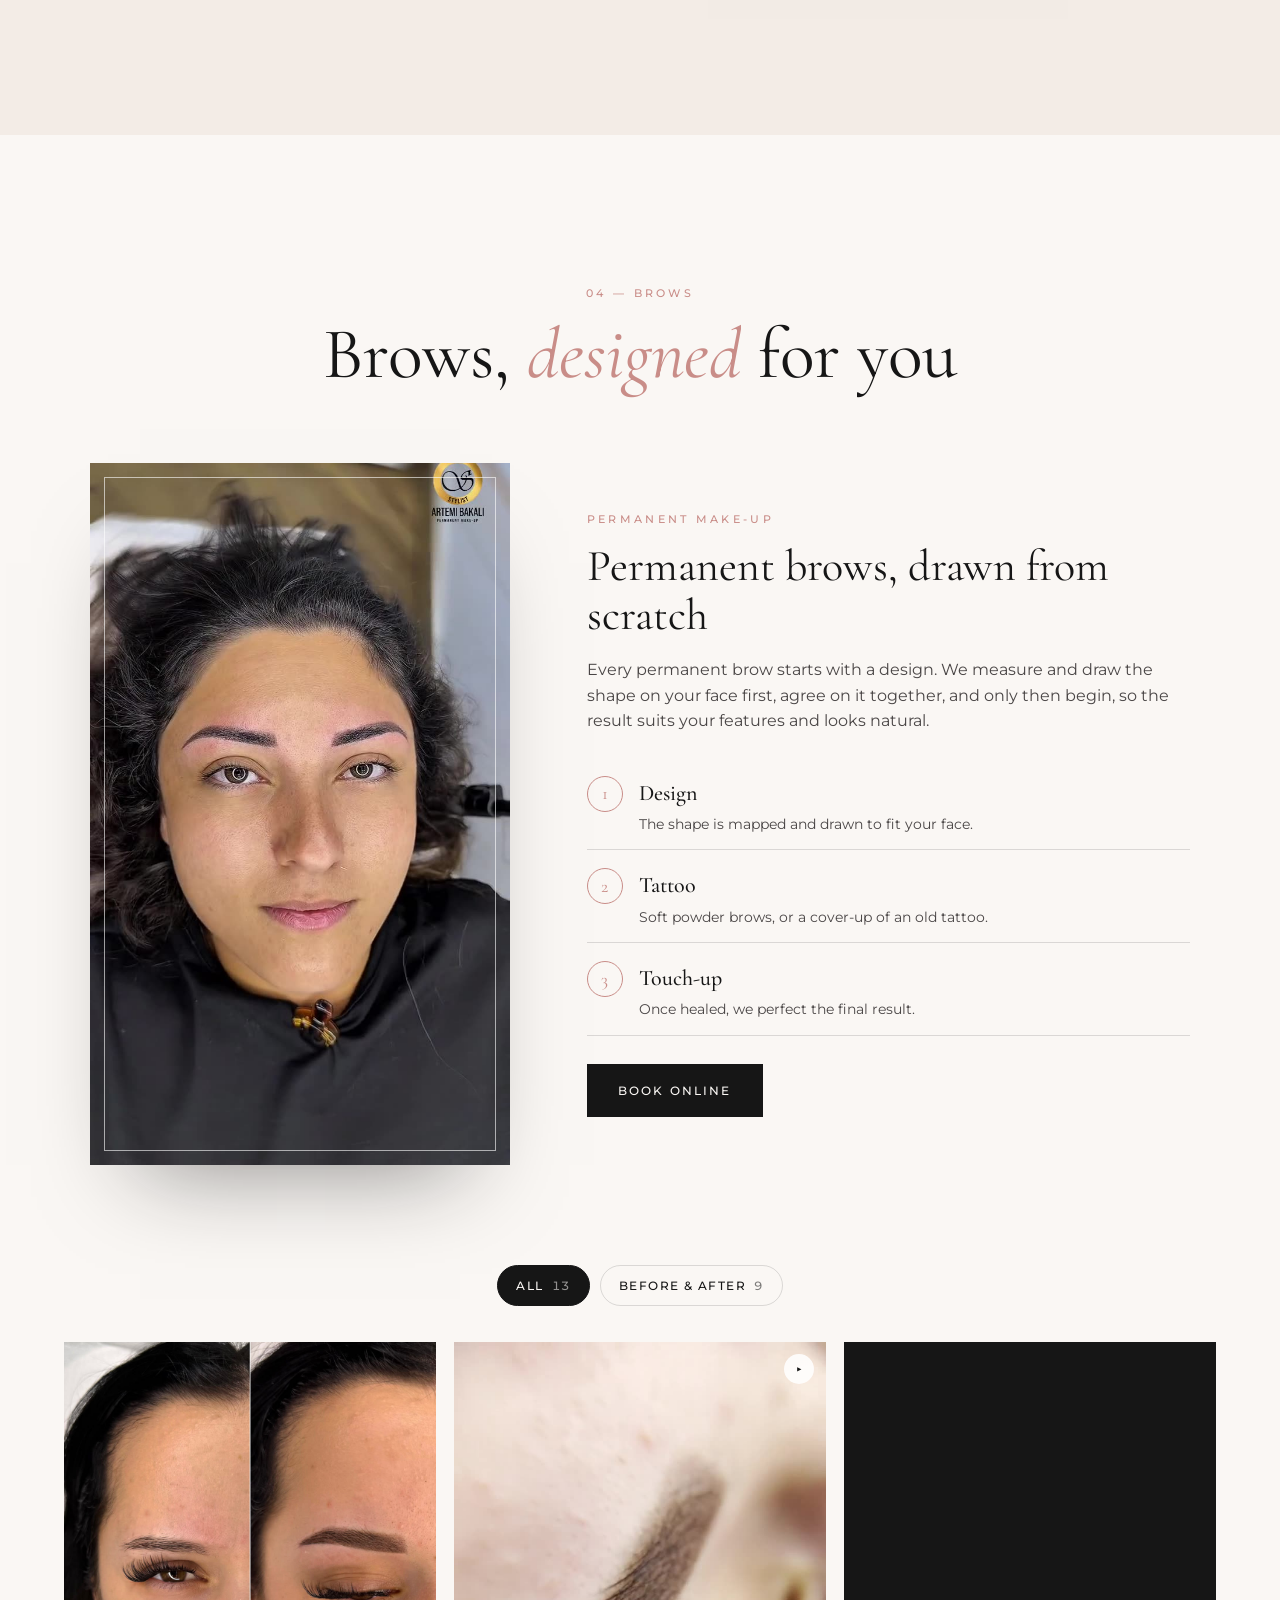
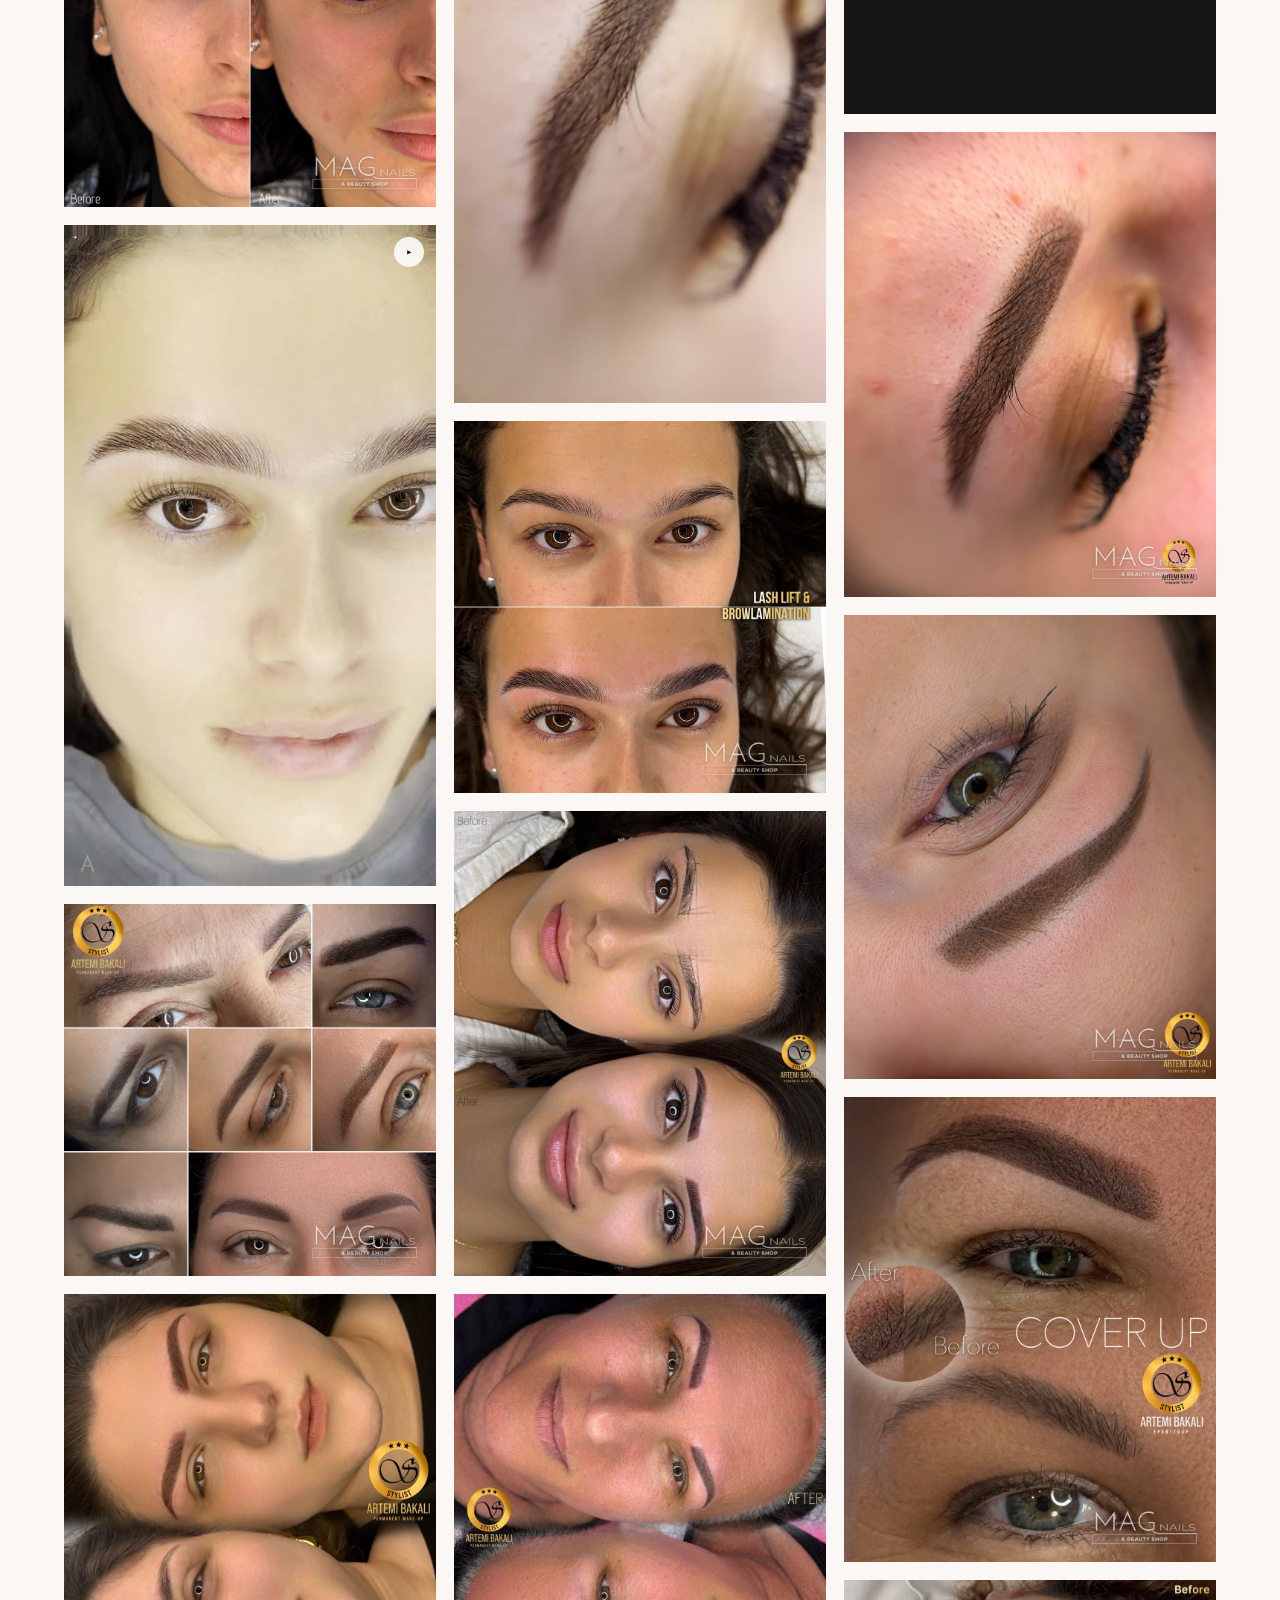
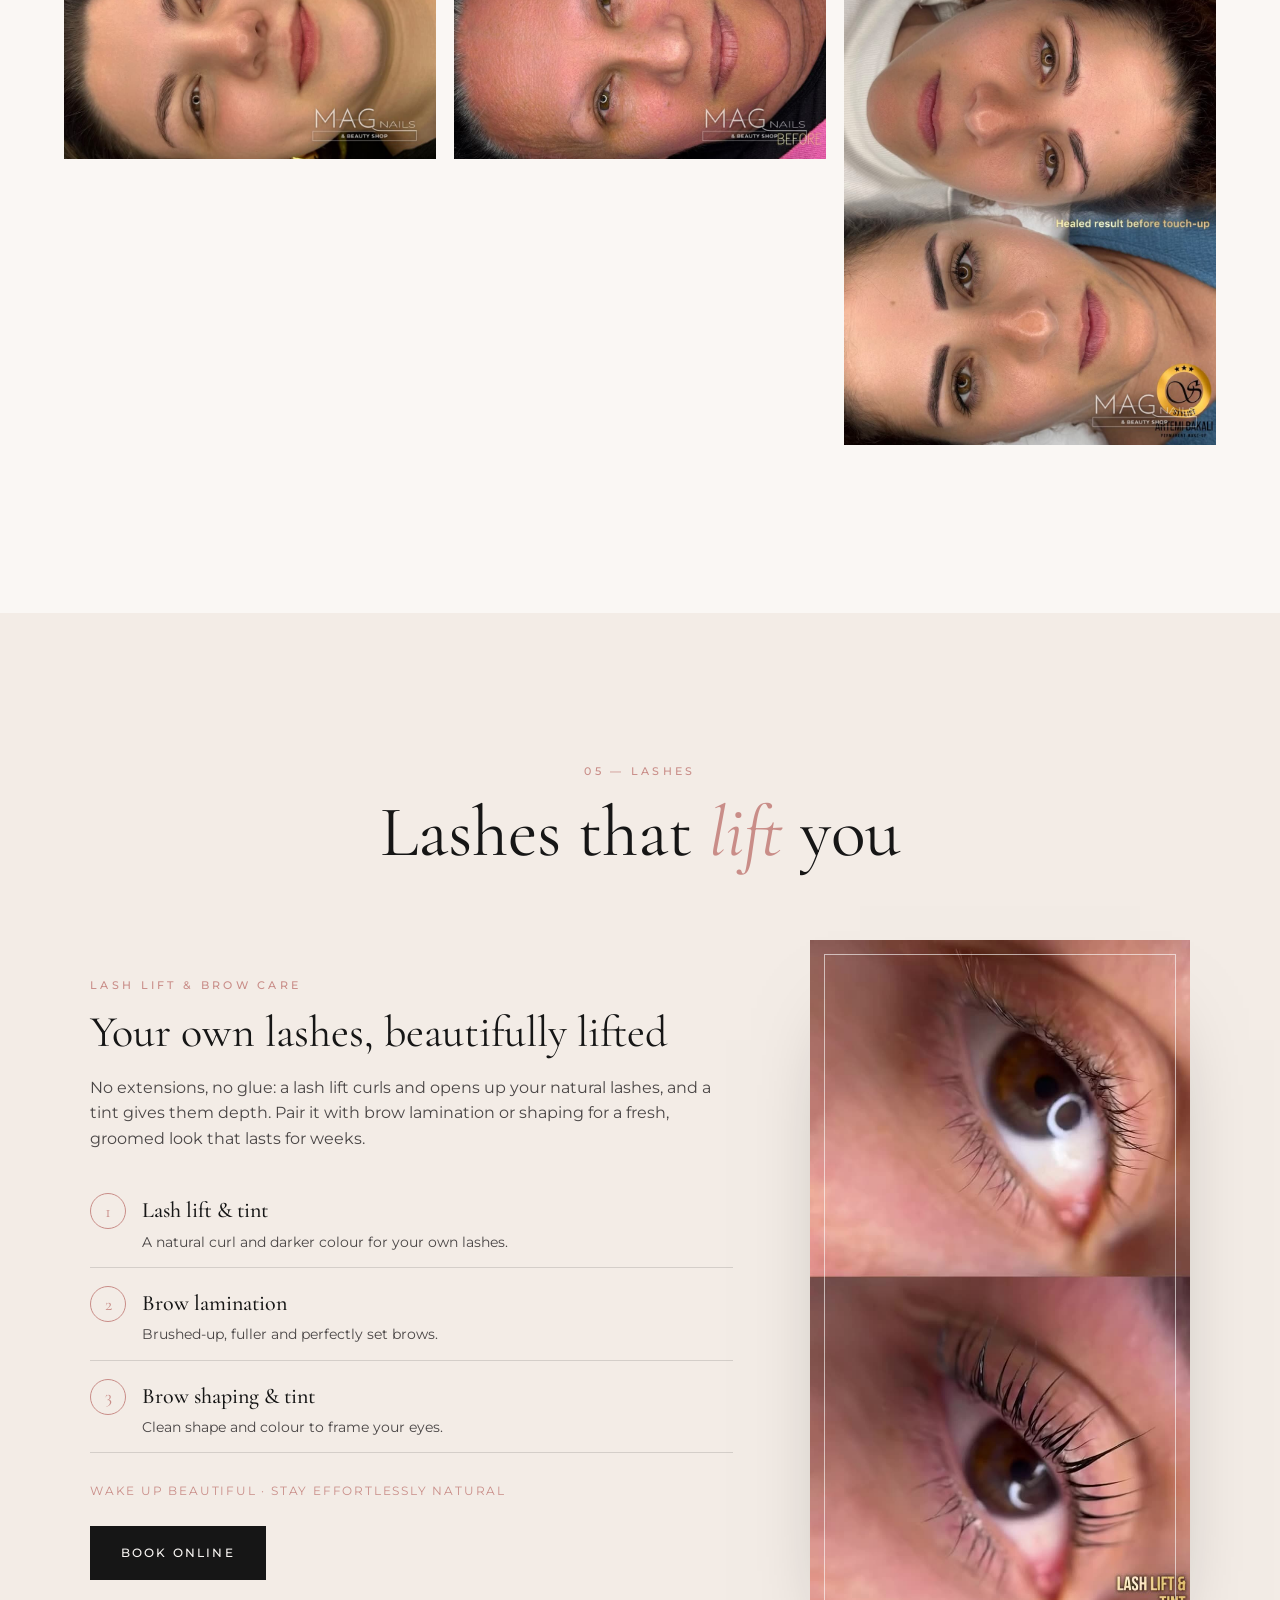
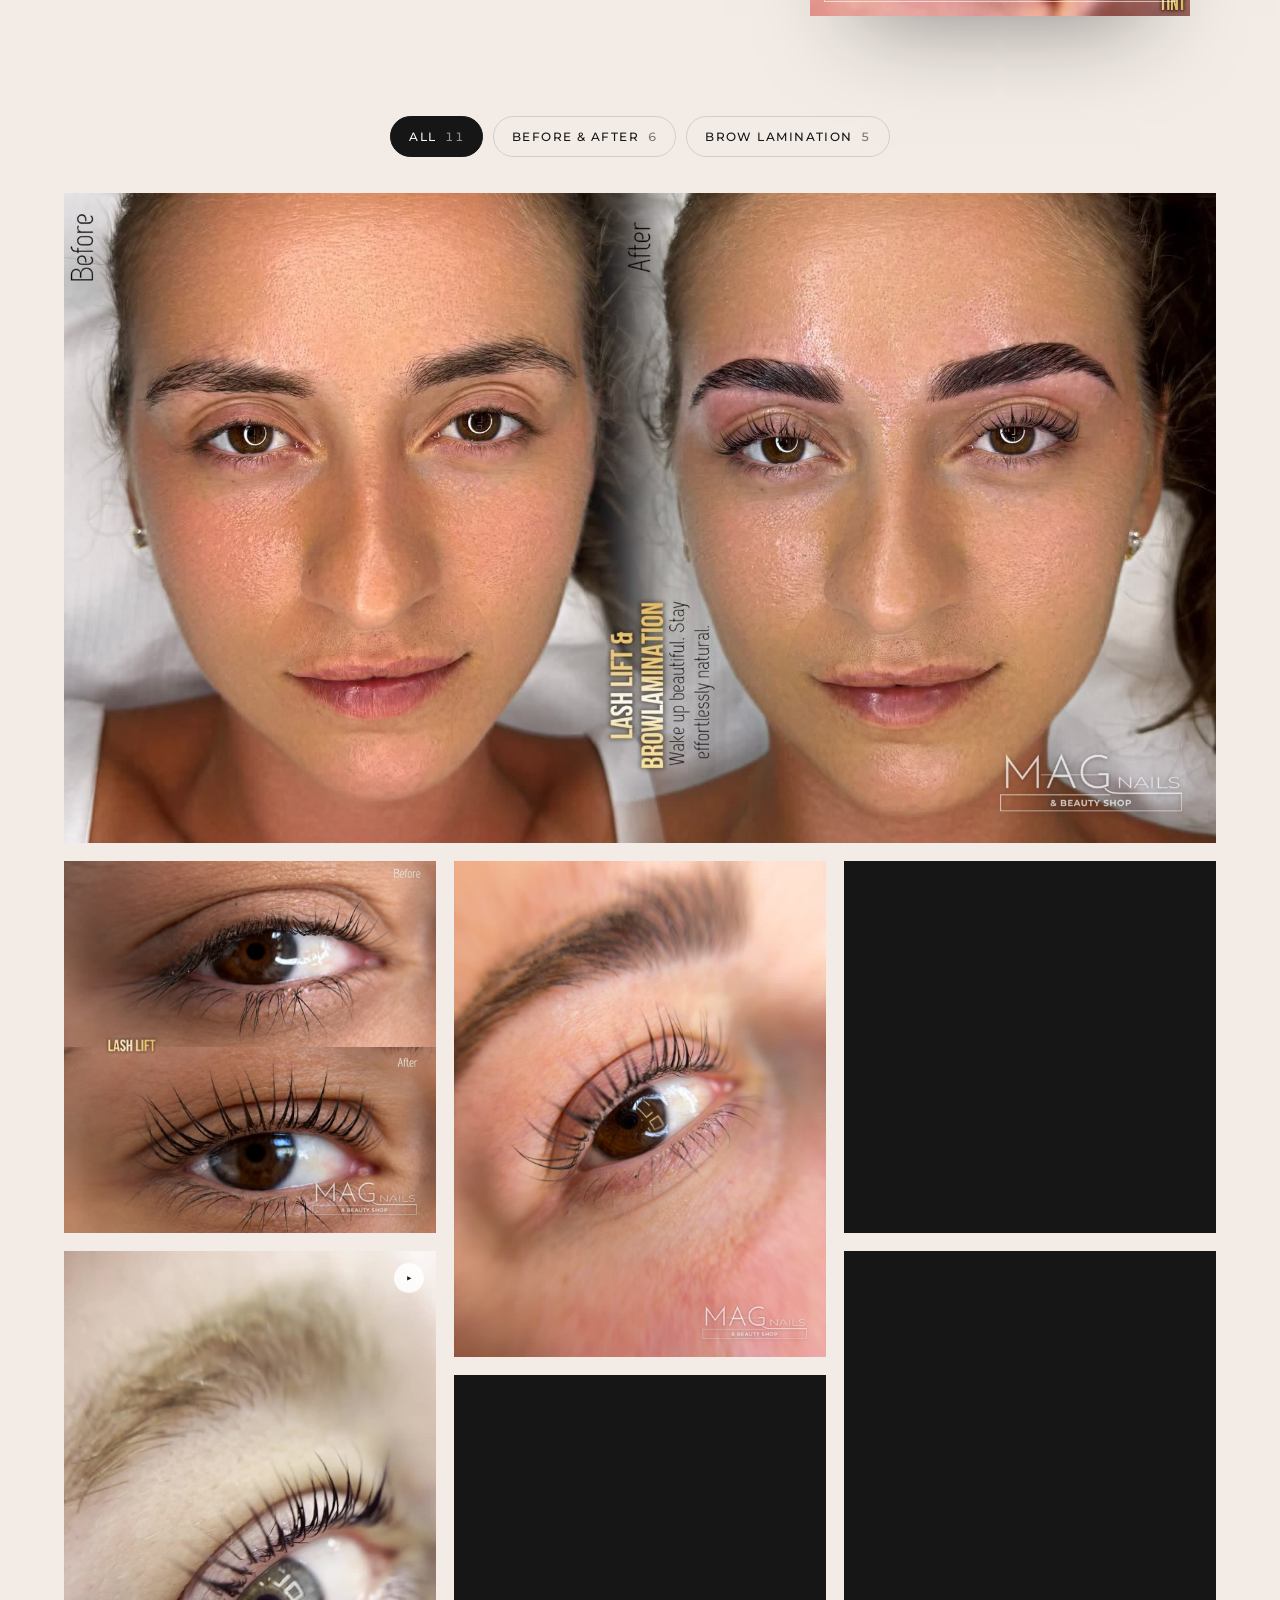
==== commit dd466341: "Add back-to-top arrow stacked above the WhatsApp button Co-Authored-By: Claude Opus 5.5 <noreply@ant" ====
--- a/index.html
+++ b/index.html
@@ -163,7 +163,7 @@
   <link rel="preconnect" href="https://fonts.googleapis.com" />
   <link rel="preconnect" href="https://fonts.gstatic.com" crossorigin />
   <link href="https://fonts.googleapis.com/css2?family=Cormorant+Garamond:ital,wght@0,400;0,500;1,400&family=Josefin+Sans:wght@200;300&family=Montserrat:wght@300;400;500;700&display=swap" rel="stylesheet" />
-  <link rel="stylesheet" href="css/style.css?v=202611272348" />
+  <link rel="stylesheet" href="css/style.css?v=202611281216" />
 </head>
 <body class="is-loading">
 
@@ -682,6 +682,12 @@
   </main>
 
   <!-- Floating contact button: opens a small menu (WhatsApp or Treatwell) -->
+  <!-- Back to top: sits above the floating WhatsApp button, ring shows scroll progress -->
+  <a href="#top" class="to-top" aria-label="Back to top">
+    <svg class="to-top__ring" viewBox="0 0 48 48" aria-hidden="true"><circle cx="24" cy="24" r="22" /><circle class="to-top__fill" cx="24" cy="24" r="22" /></svg>
+    <svg class="to-top__arrow" viewBox="0 0 24 24" aria-hidden="true"><path d="M12 19V5M5.5 11.5 12 5l6.5 6.5" fill="none" stroke="currentColor" stroke-width="2" stroke-linecap="round" stroke-linejoin="round" /></svg>
+  </a>
+
   <div class="wa-float fab">
     <div class="fab__menu" id="fab-menu" role="menu" aria-label="Contact and booking">
       <a class="fab__item" role="menuitem" data-config="instagram" href="#" target="_blank" rel="noopener" style="--i:3">
@@ -763,6 +769,6 @@
     </div>
   </footer>
 
-  <script src="js/main.js?v=202611272348"></script>
+  <script src="js/main.js?v=202611281216"></script>
 </body>
 </html>
--- a/css/style.css
+++ b/css/style.css
@@ -974,3 +974,25 @@
 .faq__item[open] .faq__icon::after { transform: rotate(0deg); }
 .faq__item p { margin: 0; padding: 0 24px 24px; color: var(--ink-soft); animation: faqIn .5s var(--ease); }
 @keyframes faqIn { from { opacity: 0; transform: translateY(-6px); } }
+
+/* ---------- Back to top (stacked above the WhatsApp button, never on top of it) ---------- */
+.to-top {
+  --p: 0; --size: 46px;
+  position: fixed; z-index: 54; right: calc(20px + (58px - var(--size)) / 2); bottom: 20px;
+  display: grid; place-items: center; width: var(--size); height: var(--size); border-radius: 50%;
+  background: rgba(250,247,244,.92); color: var(--ink); box-shadow: 0 10px 26px -10px rgba(0,0,0,.35);
+  backdrop-filter: blur(8px); -webkit-backdrop-filter: blur(8px);
+  opacity: 0; transform: translateY(16px) scale(.7); pointer-events: none;
+  transition: opacity .4s, transform .5s var(--ease), bottom .5s var(--ease), background .3s, color .3s;
+}
+.to-top.is-stacked { bottom: calc(20px + 58px + 14px); } /* WhatsApp button is 58px tall at bottom 20px; 14px gap */
+.to-top.is-visible { opacity: 1; transform: none; pointer-events: auto; }
+.to-top.is-hidden-by-menu { opacity: 0; transform: translateY(10px) scale(.7); pointer-events: none; }
+.to-top svg { grid-area: 1 / 1; }
+.to-top__ring { width: 100%; height: 100%; transform: rotate(-90deg); }
+.to-top__ring circle { fill: none; stroke-width: 2; stroke: var(--line); }
+.to-top__ring .to-top__fill { stroke: var(--rose); stroke-linecap: round; stroke-dasharray: 138.2; stroke-dashoffset: calc(138.2 * (1 - var(--p))); transition: stroke-dashoffset .15s linear; }
+.to-top__arrow { width: 18px; height: 18px; transition: transform .4s var(--ease); }
+.to-top:hover { background: var(--ink); color: var(--paper); }
+.to-top:hover .to-top__arrow { transform: translateY(-3px); }
+.nav.is-open ~ .to-top { opacity: 0; pointer-events: none; }
